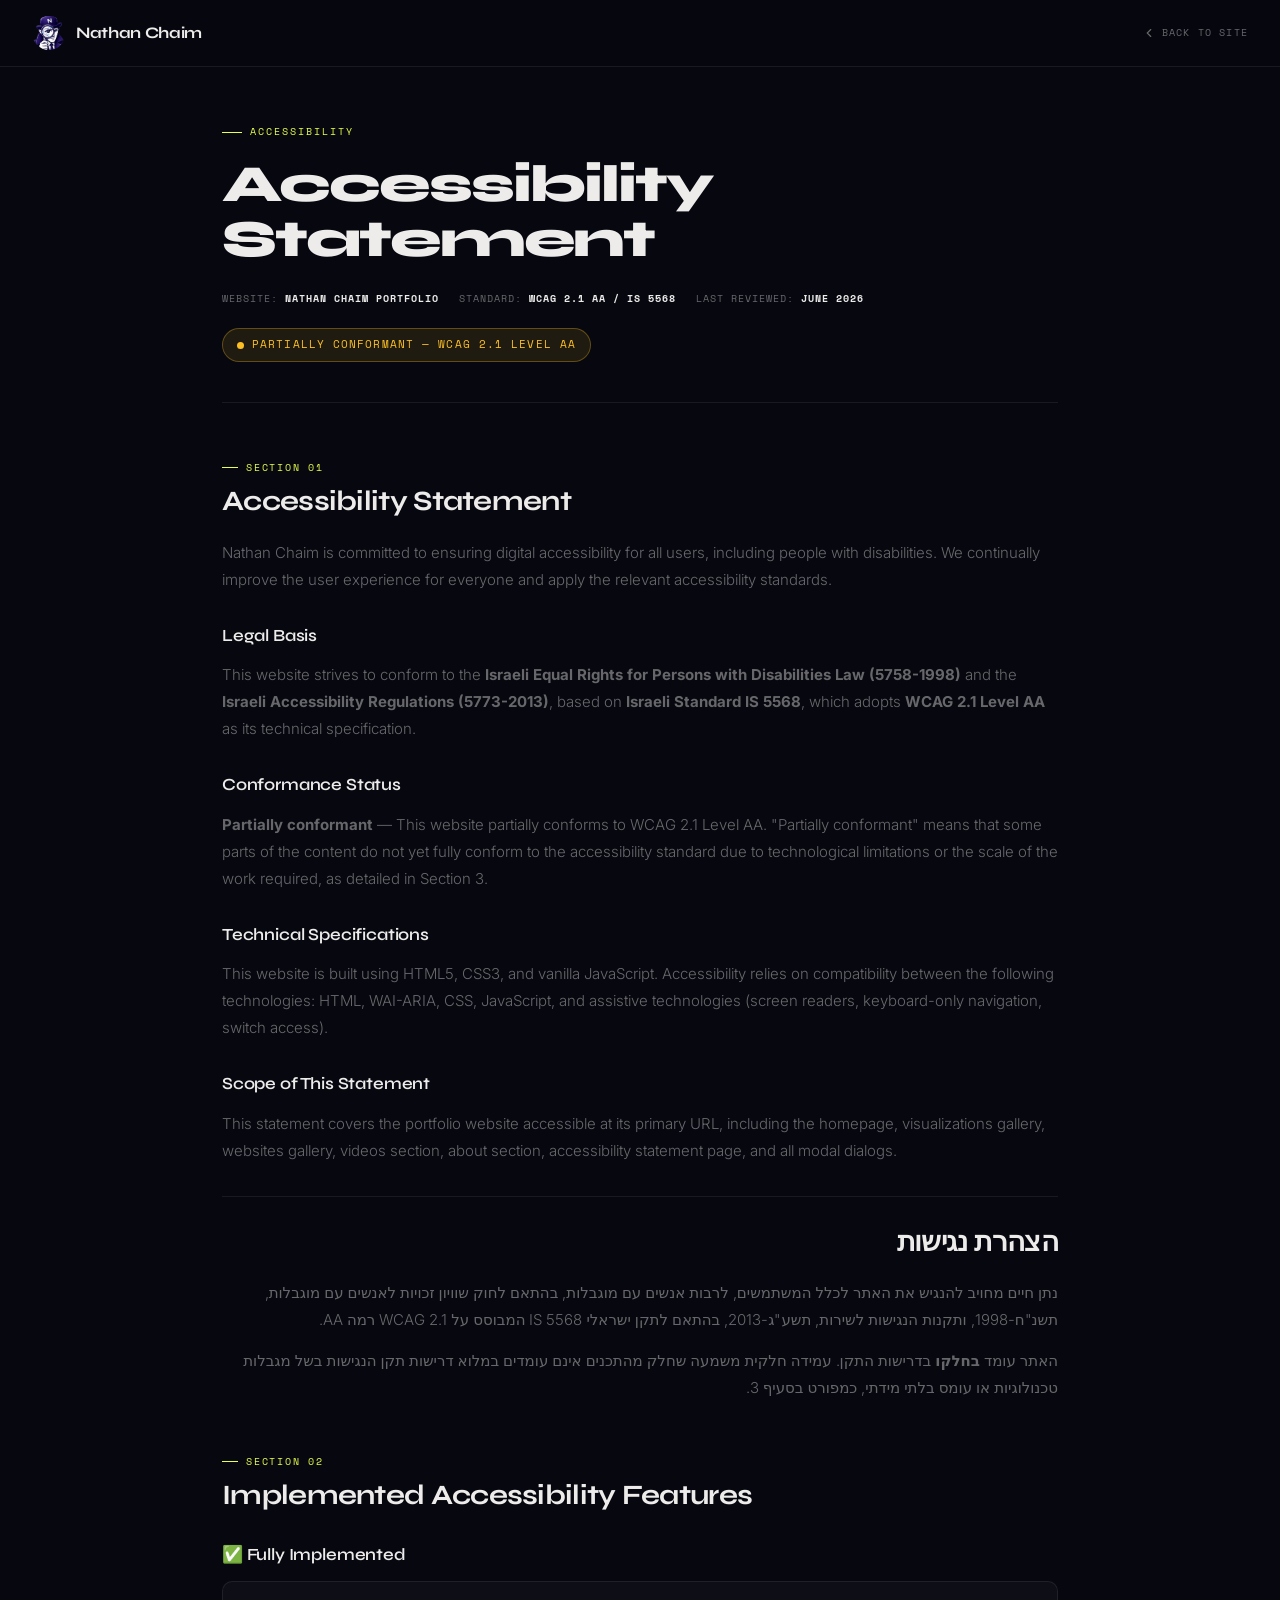
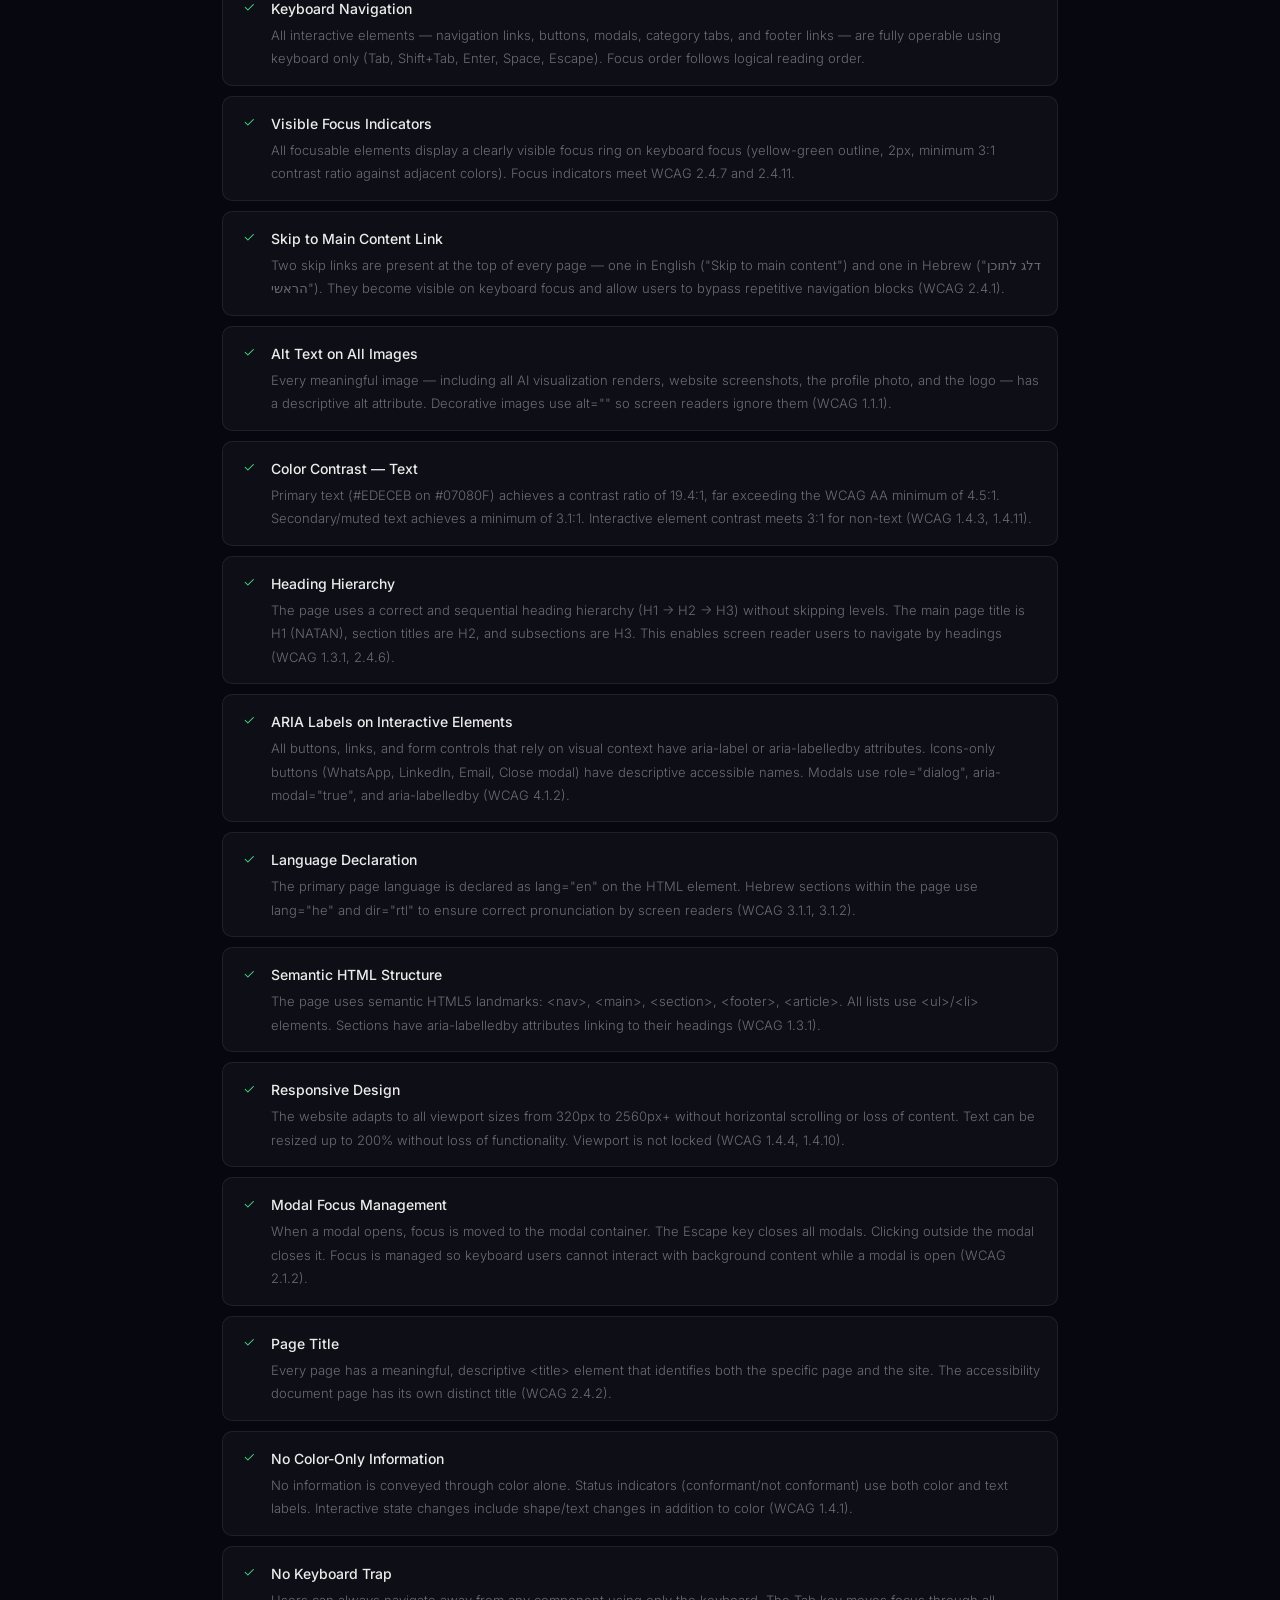
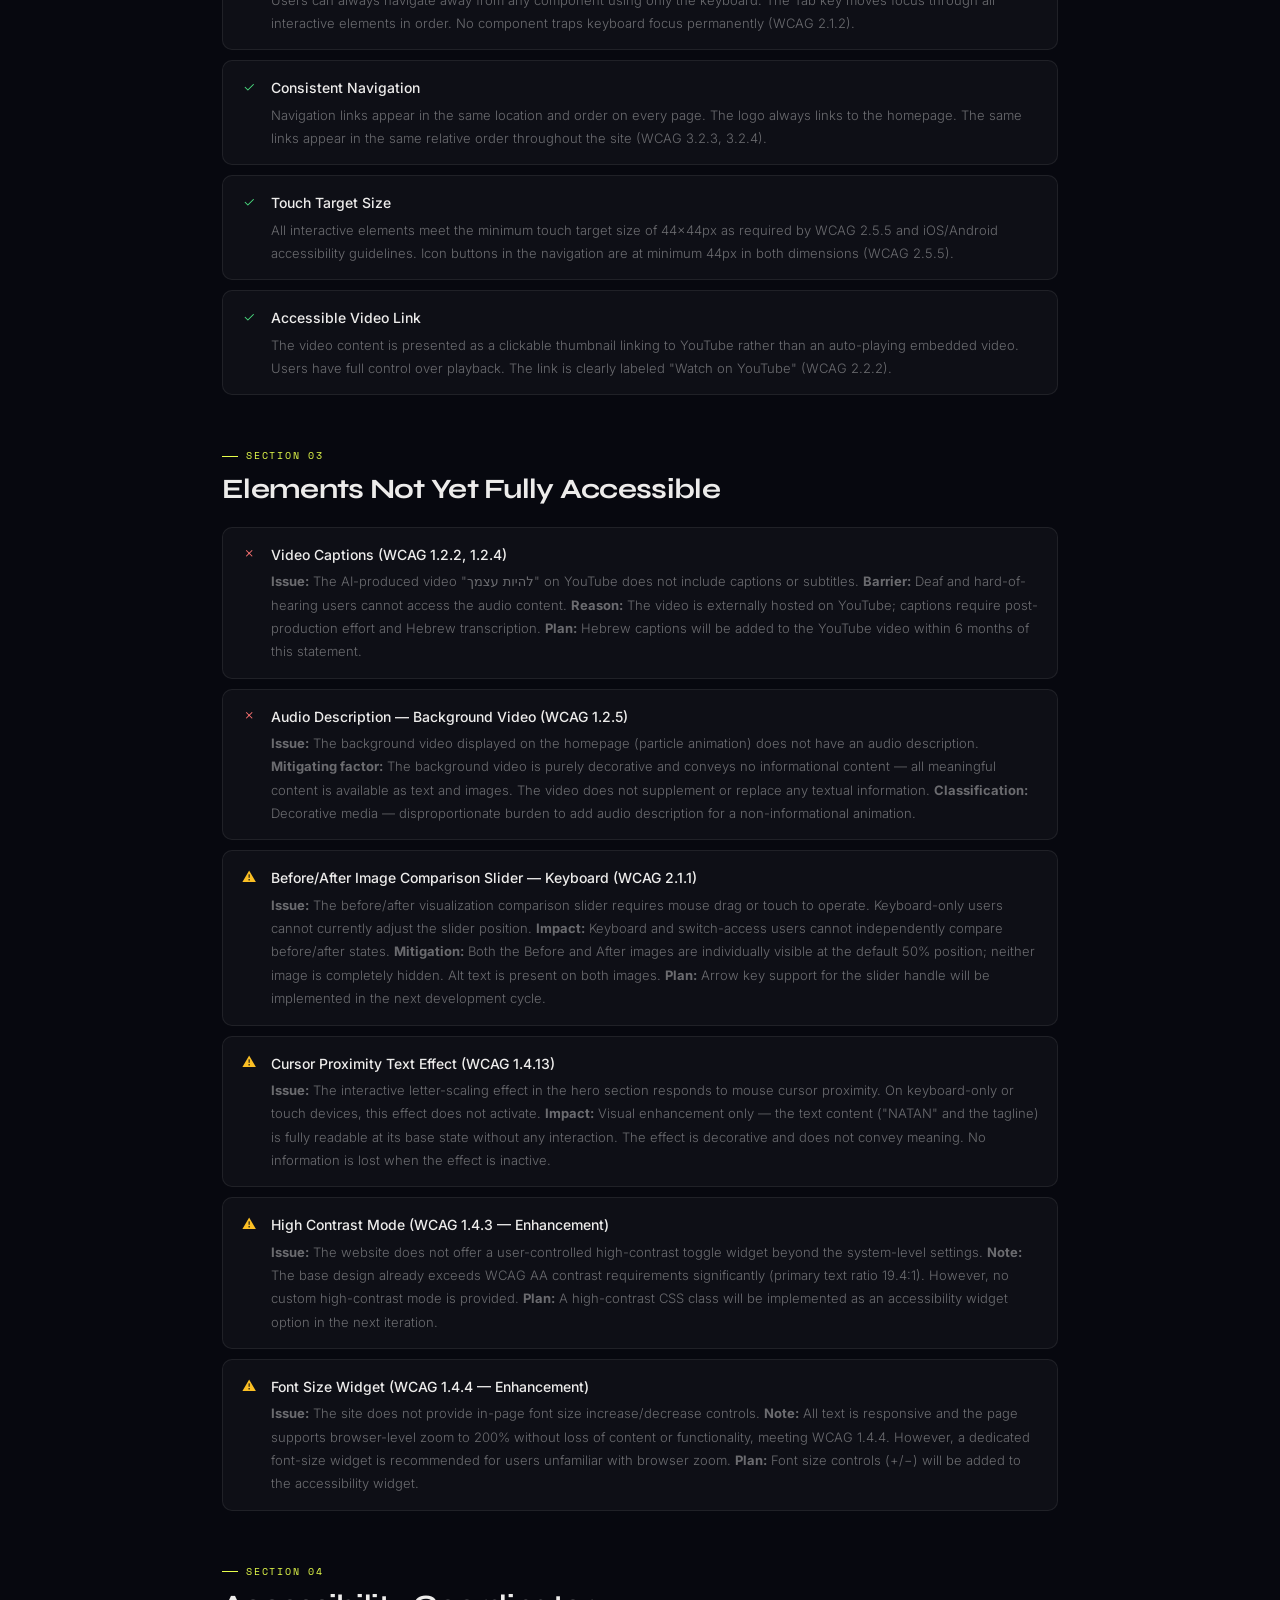
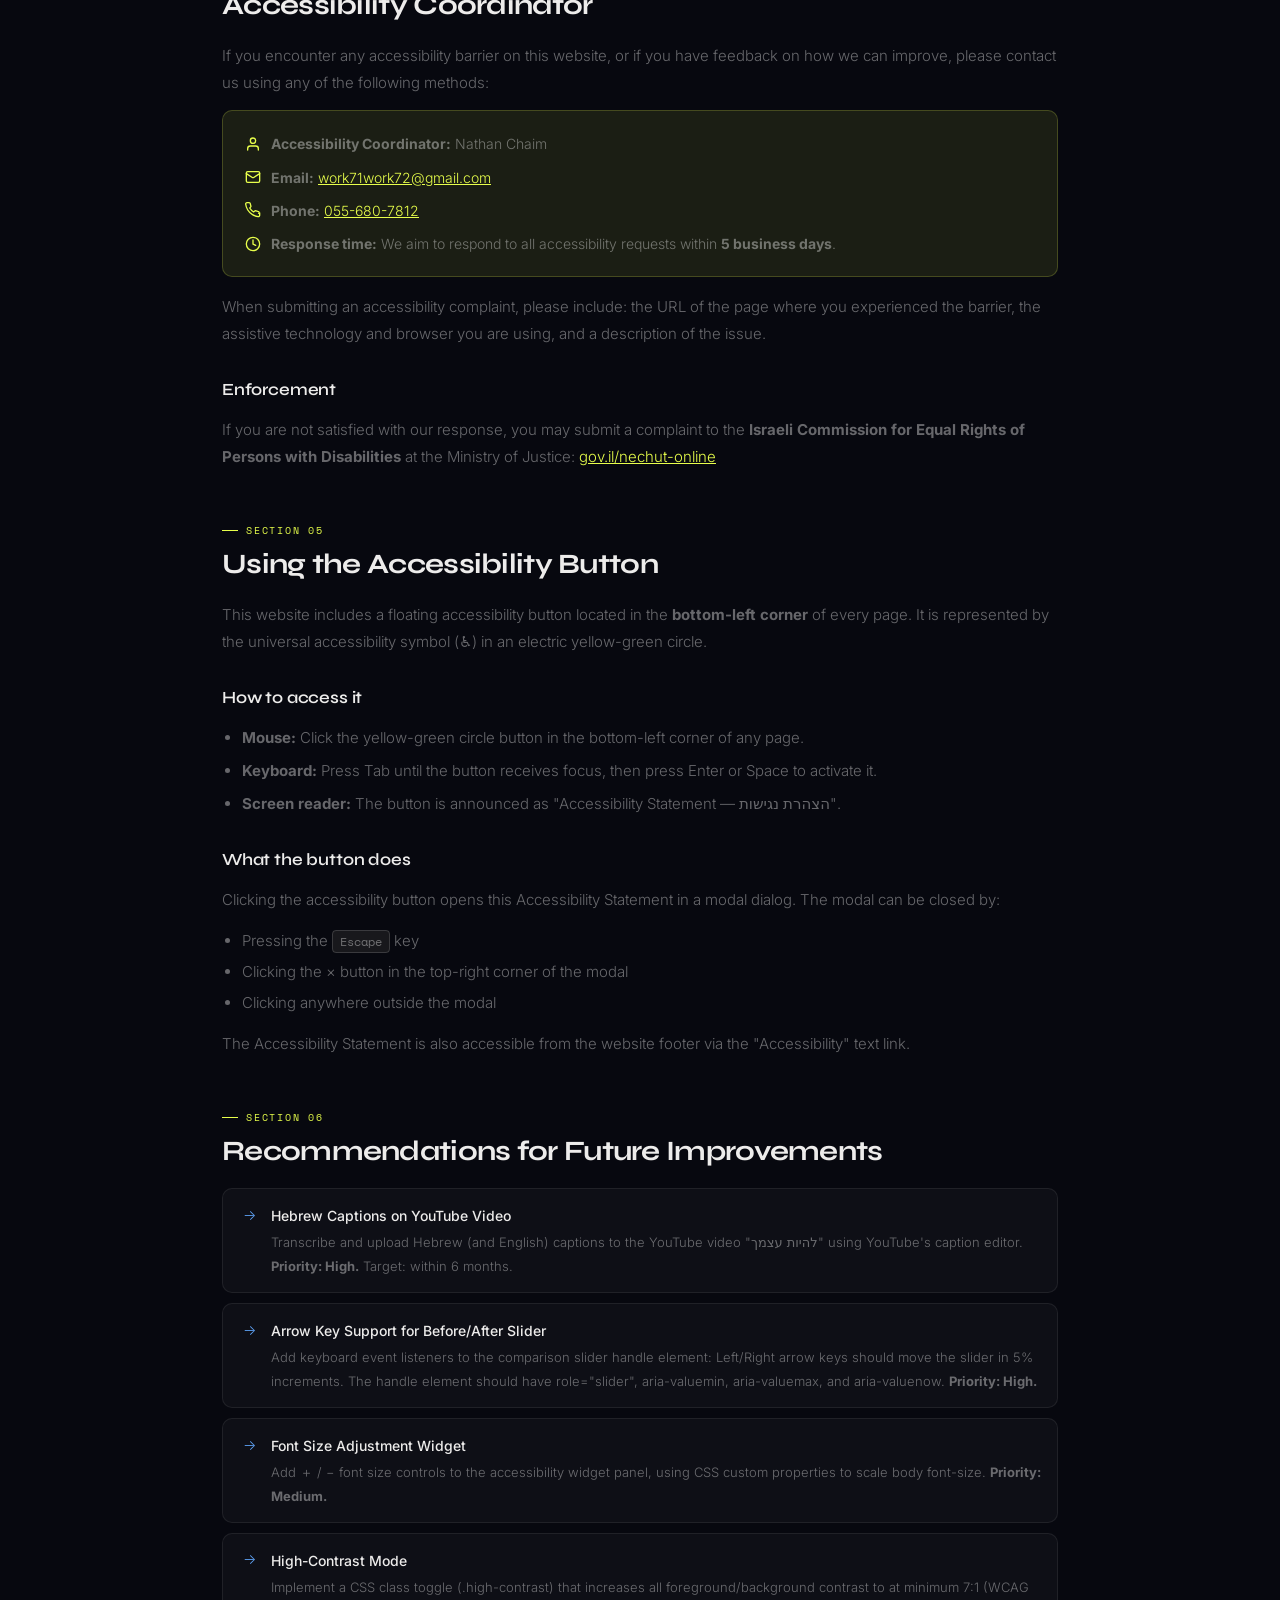
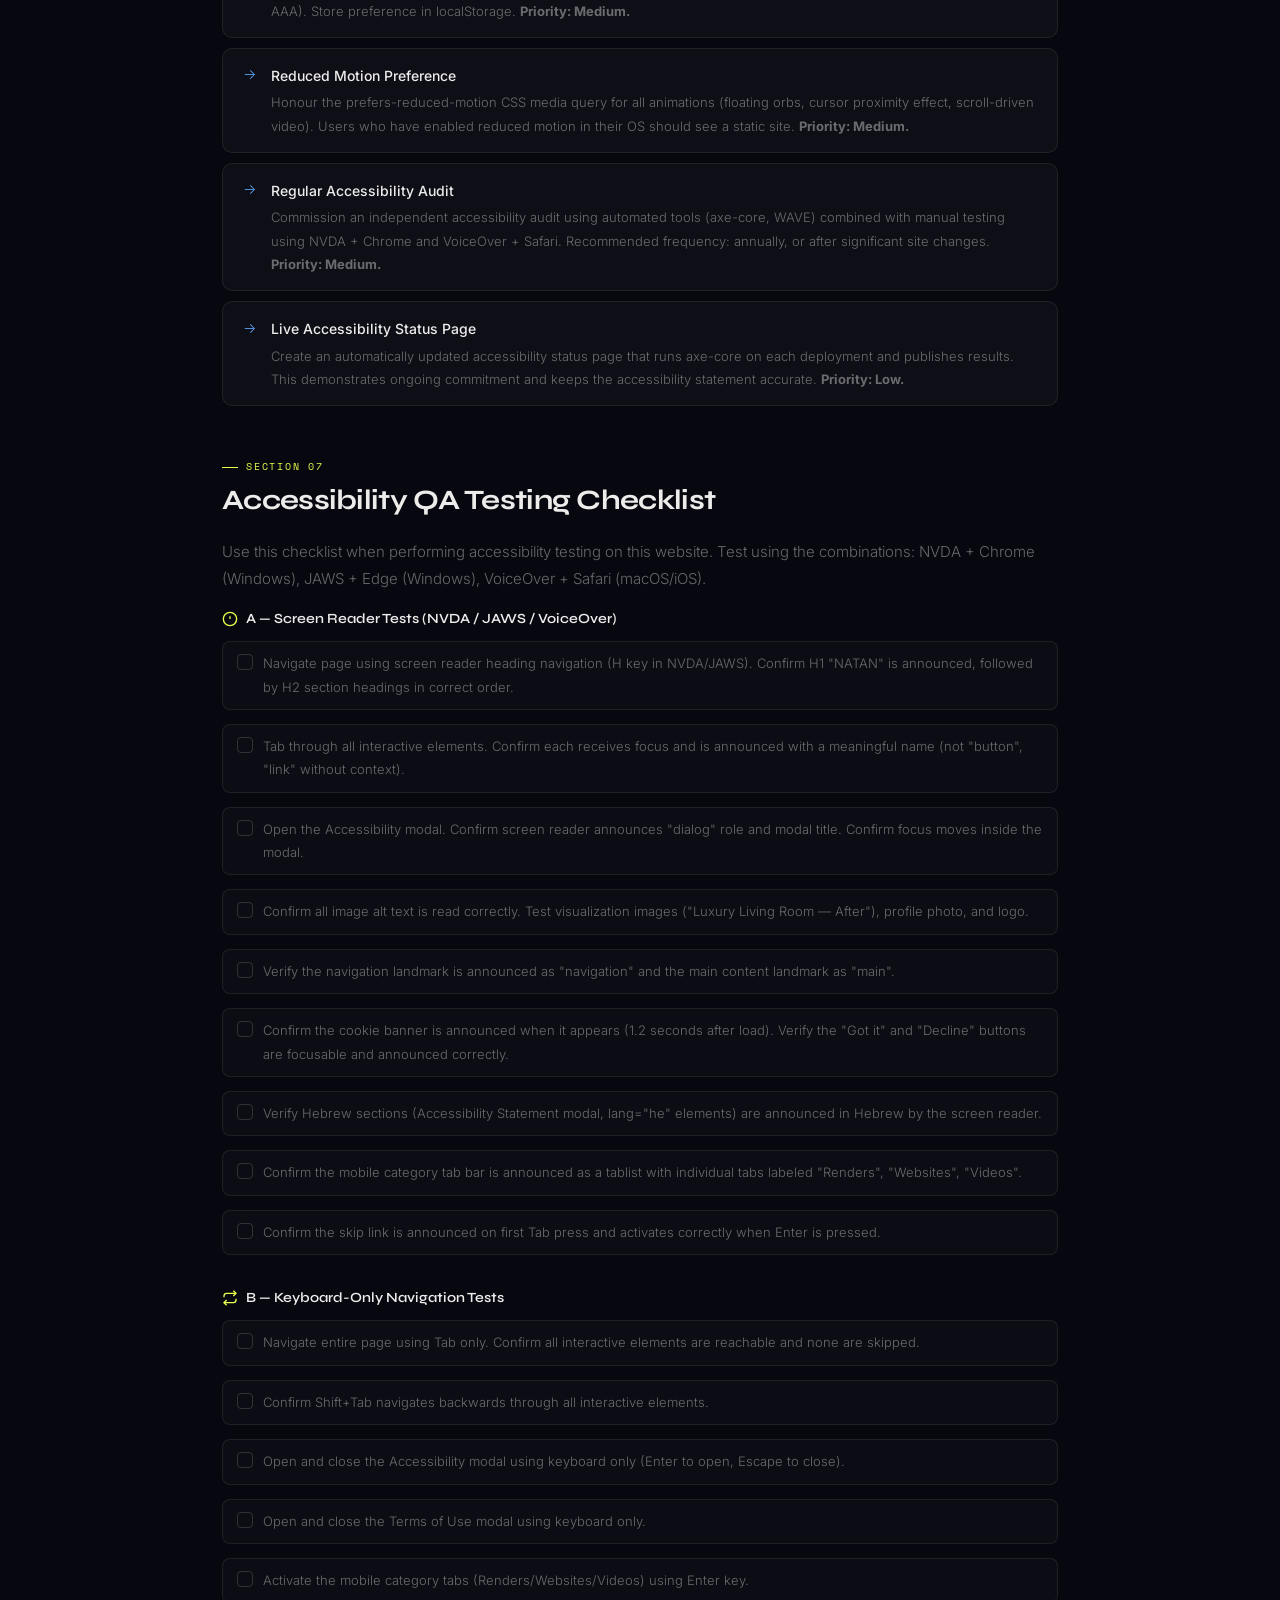
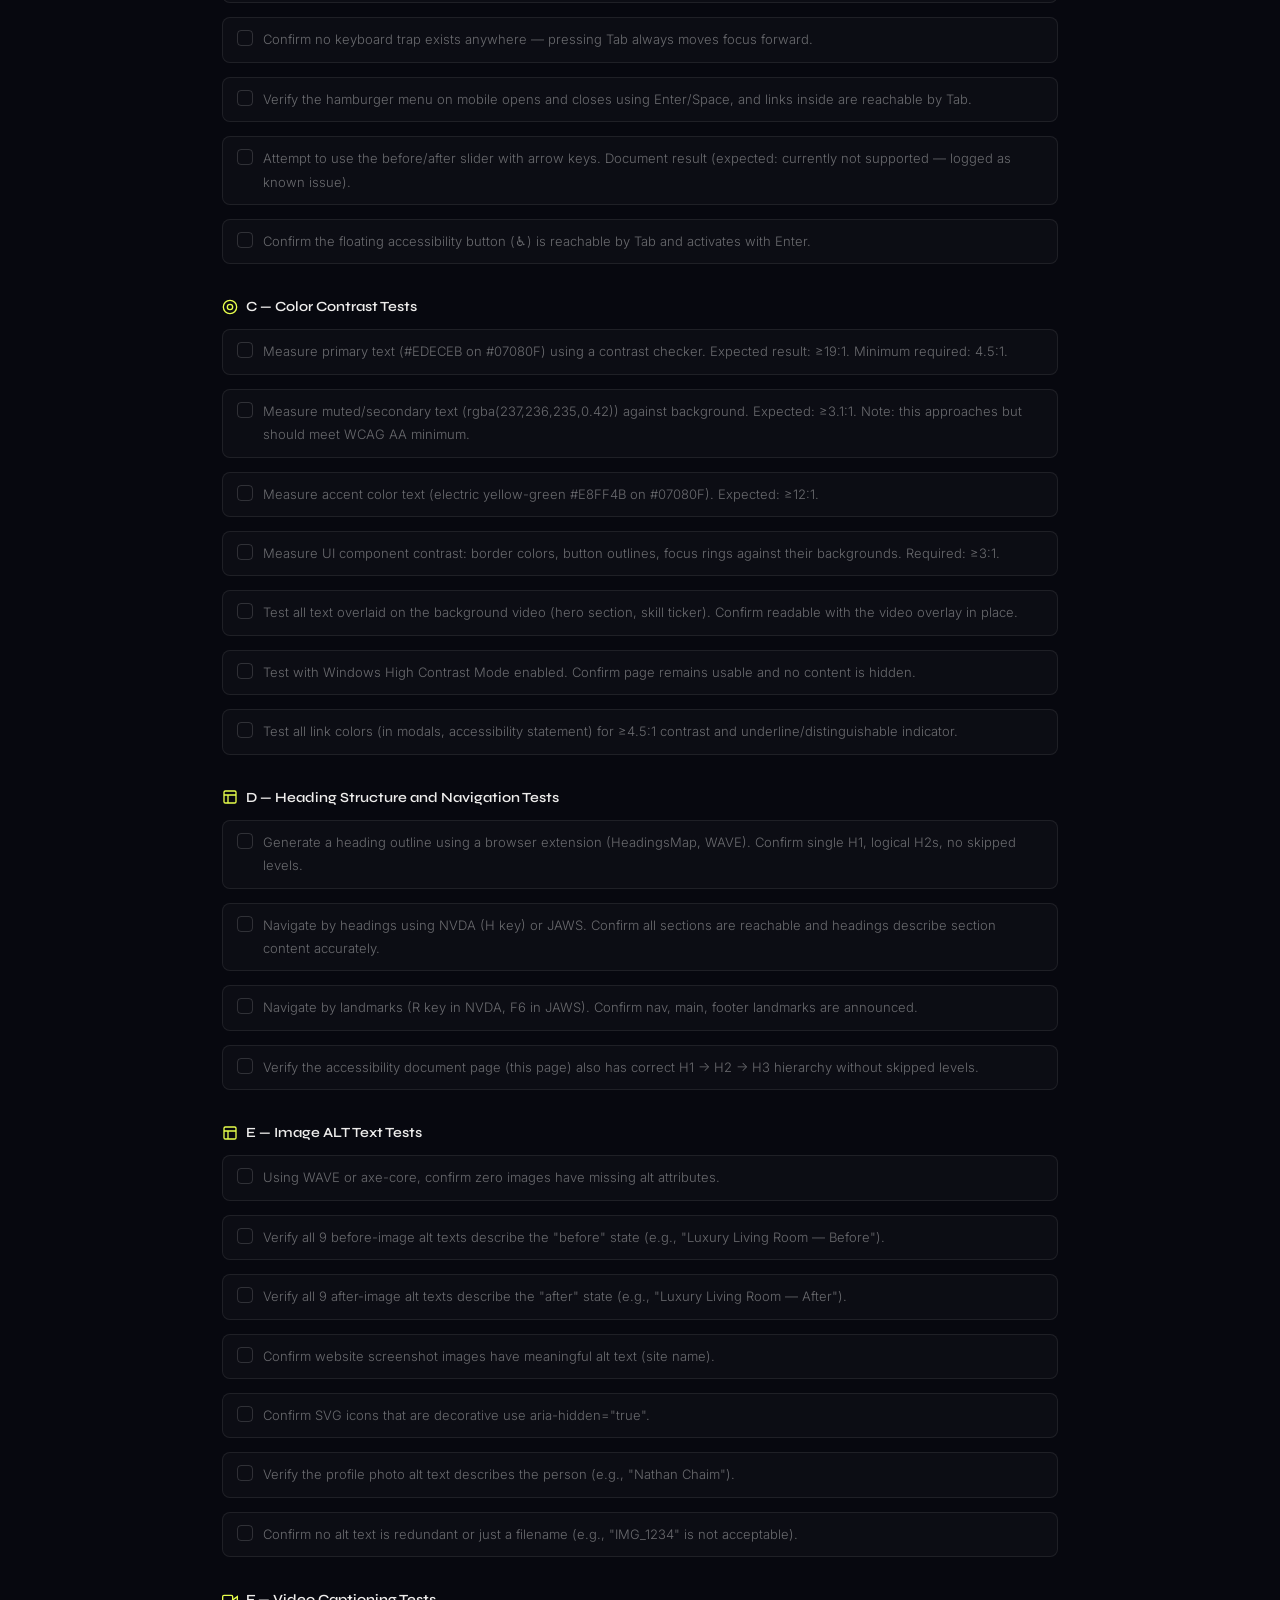
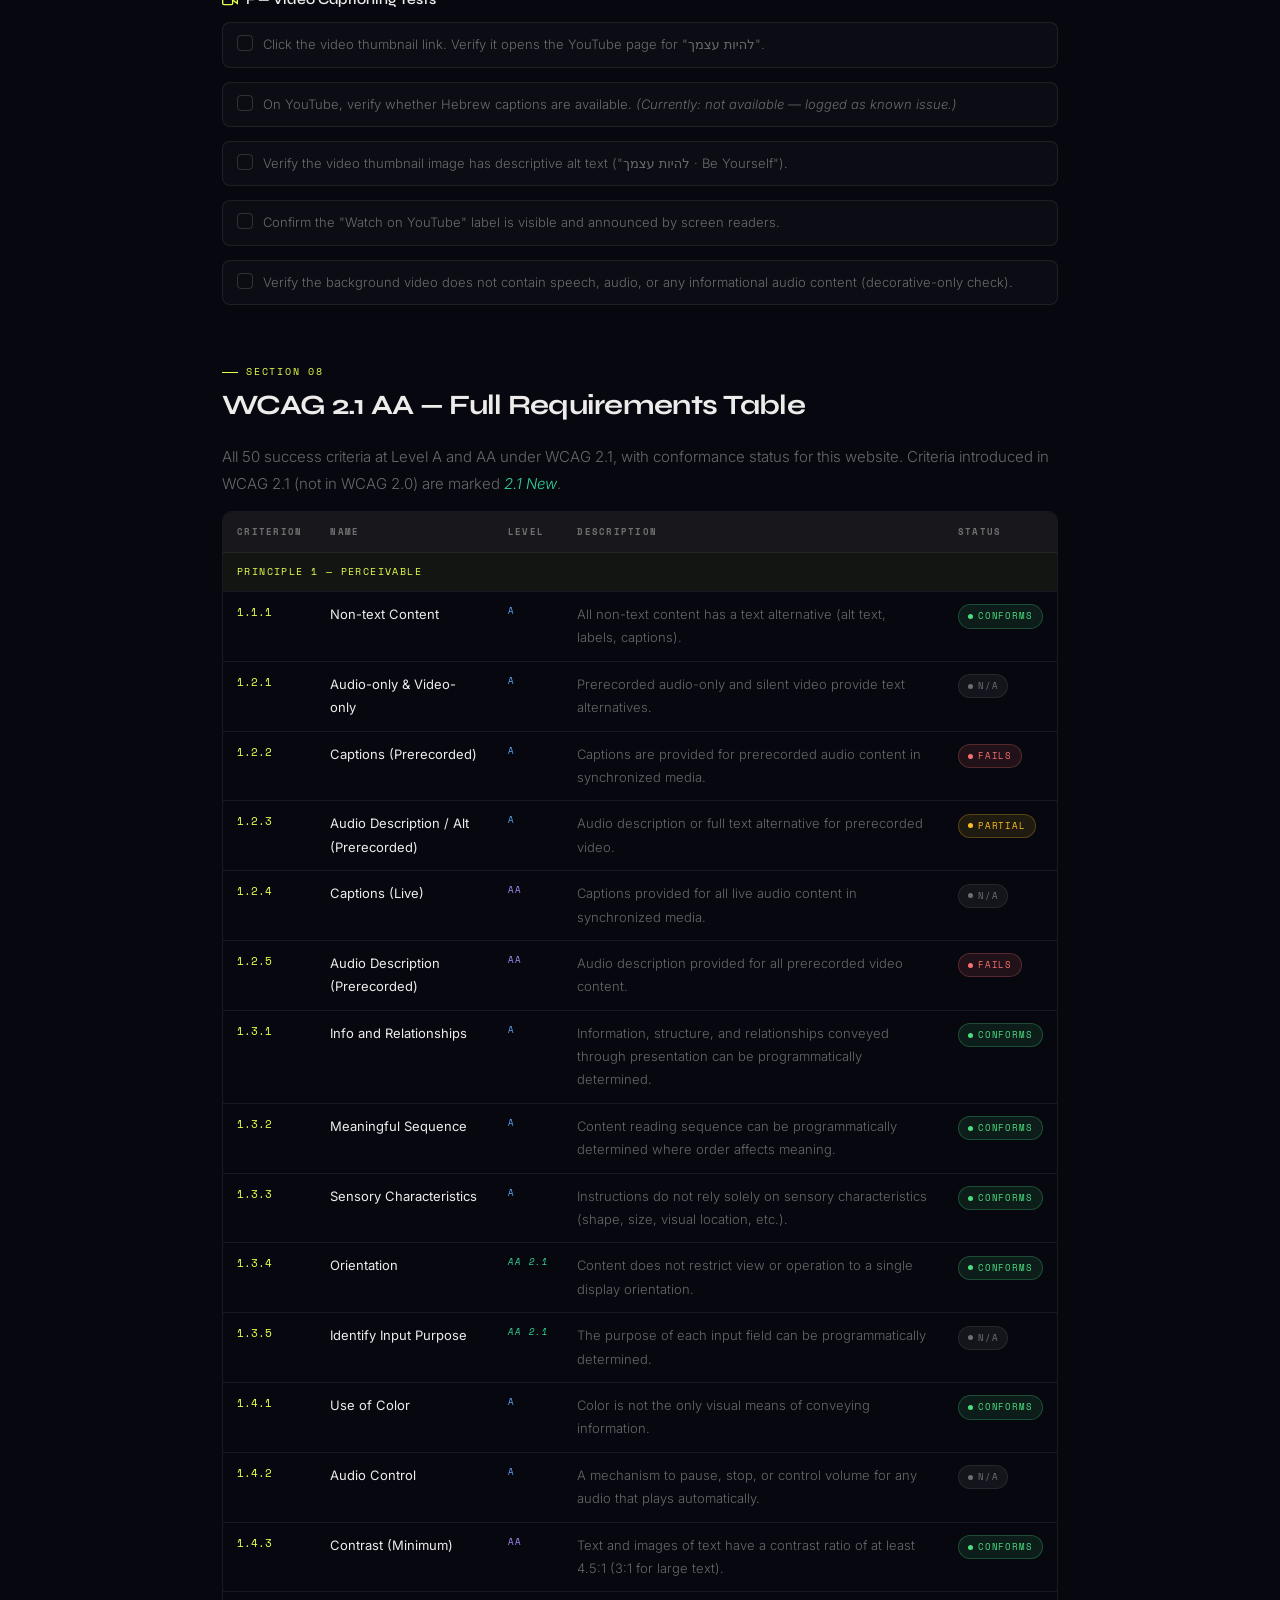
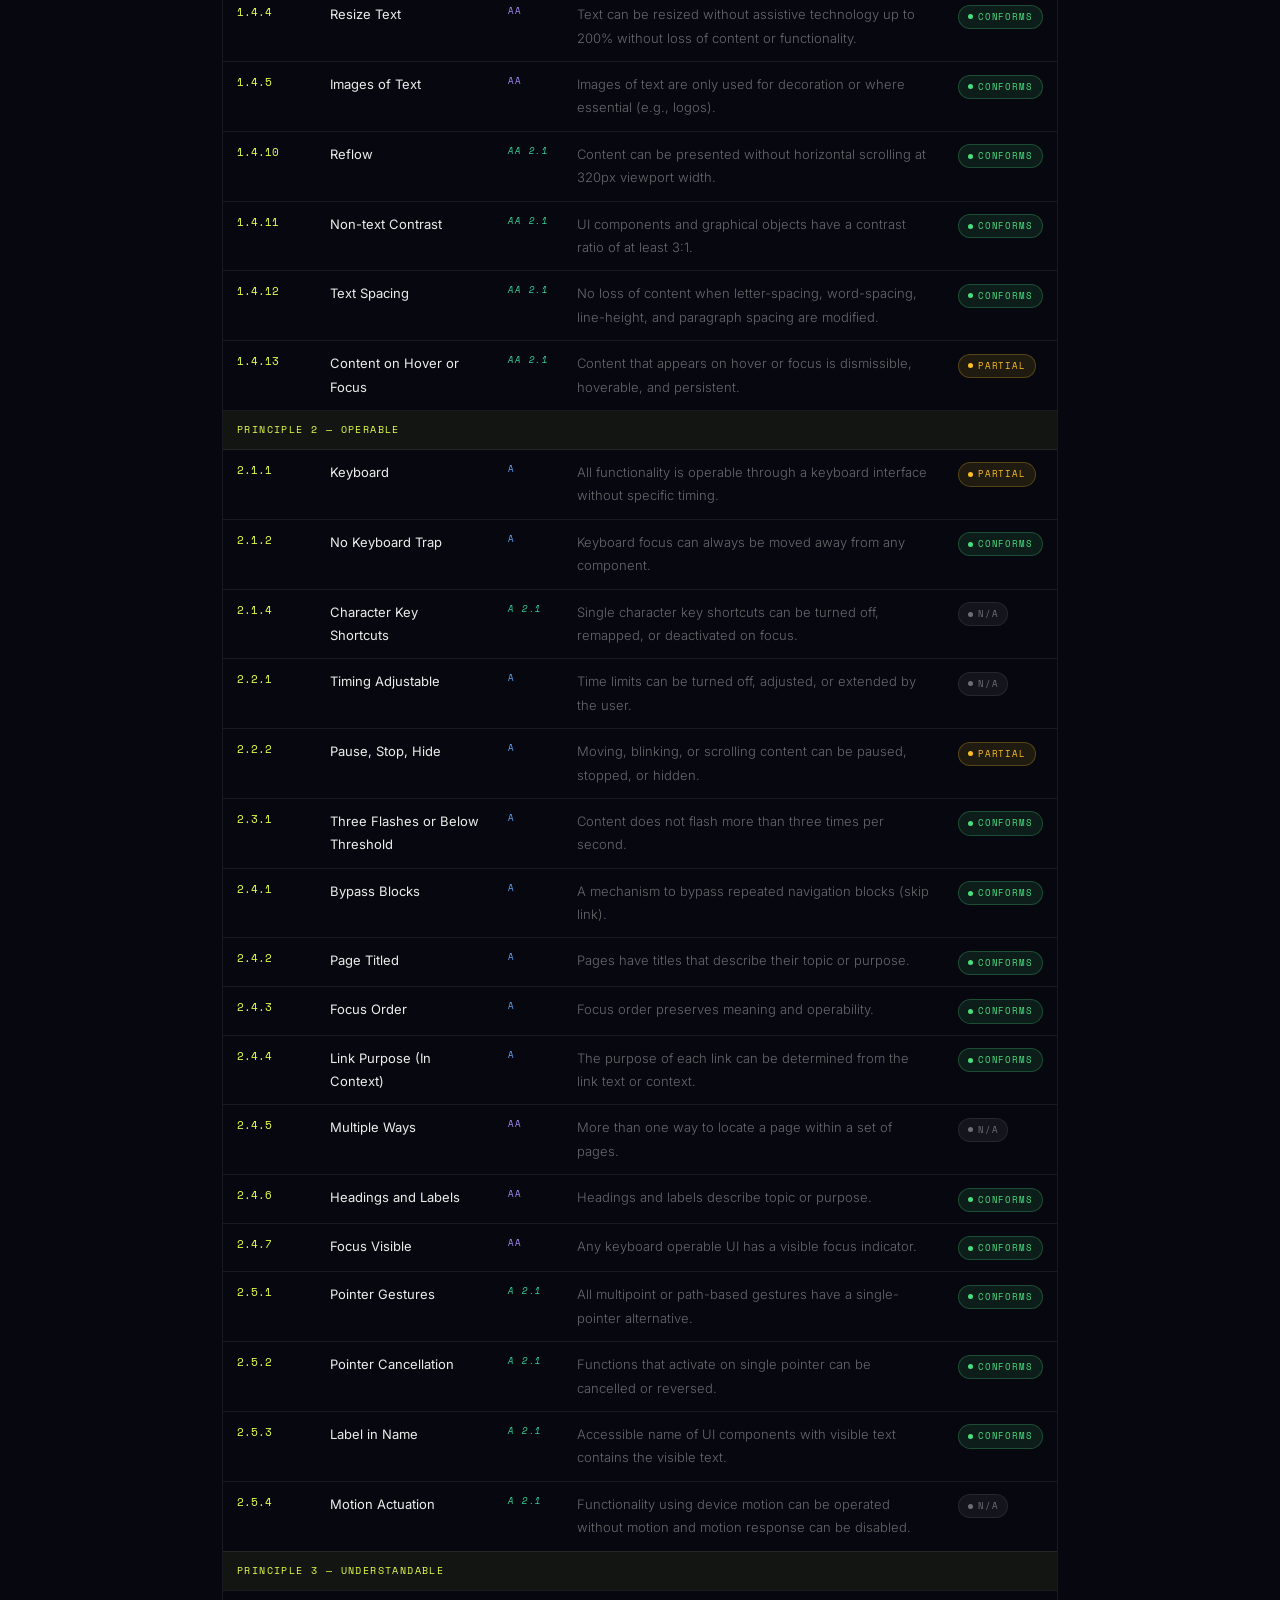
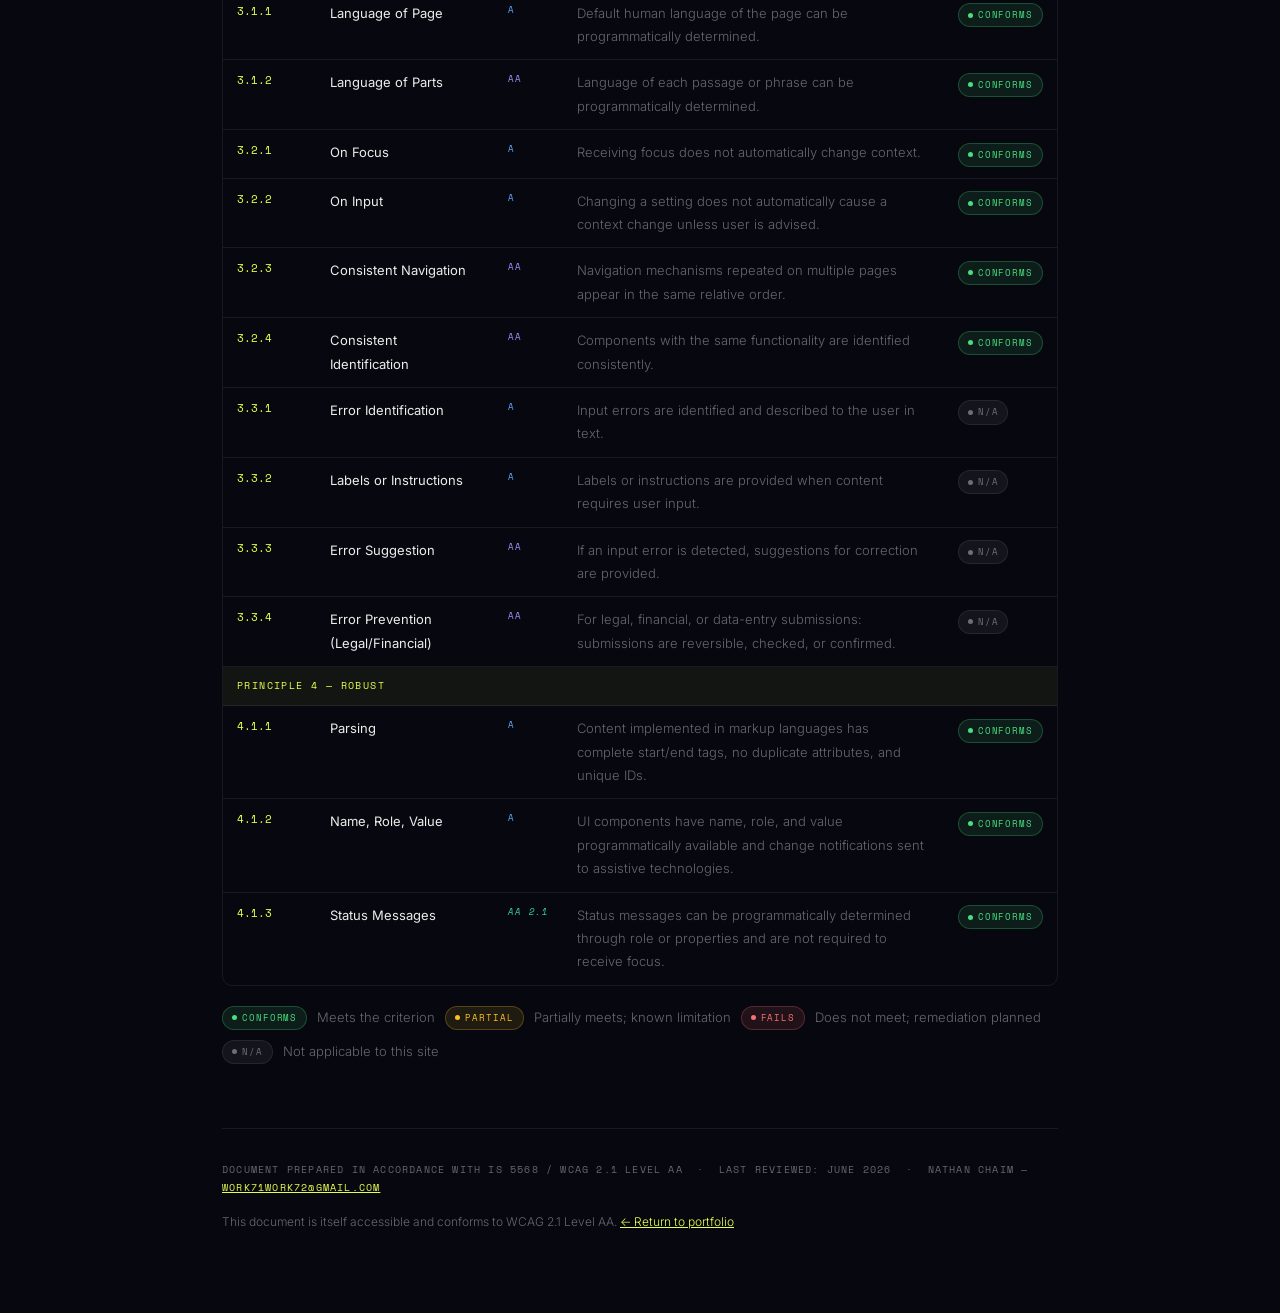
==== accessibility.html @ 9c523cb7 "Give Google a favicon it will actually use Every page already pointed at assets/logo.png, but Google" ====
<!DOCTYPE html>
<html lang="en">
<head>
  <meta charset="UTF-8" />
  <meta name="viewport" content="width=device-width, initial-scale=1.0" />
  <title>Accessibility Statement — Nathan Chaim</title>
  <link rel="icon" href="/favicon.ico" sizes="48x48" />
  <link rel="icon" type="image/png" sizes="192x192" href="/assets-opt/icon-192.png" />
  <link rel="apple-touch-icon" href="/assets-opt/apple-touch-icon.png" />
  <link rel="preconnect" href="https://fonts.googleapis.com" />
  <link rel="preconnect" href="https://fonts.gstatic.com" crossorigin />
  <link href="https://fonts.googleapis.com/css2?family=Syne:wght@400;600;700;800&family=Space+Mono:wght@400;700&family=Inter:wght@300;400;500&display=swap" rel="stylesheet" />
  <style>
    :root {
      --black:   #07080f;
      --surface: #111114;
      --surface2:#18181C;
      --white:   #EDECEB;
      --muted:   rgba(237,236,235,0.42);
      --accent:  #E8FF4B;
      --accent-dim: rgba(232,255,75,0.09);
      --border:  rgba(237,236,235,0.08);
      --border-2:rgba(237,236,235,0.16);
      --radius:  10px;
      --mono: "Space Mono", monospace;
      --sans: "Syne", system-ui, sans-serif;
      --body: "Inter", system-ui, sans-serif;

      /* Status colours */
      --ok:   #4ade80;
      --warn: #fbbf24;
      --fail: #f87171;
      --na:   rgba(237,236,235,0.25);
    }
    *, *::before, *::after { box-sizing: border-box; margin: 0; padding: 0; }
    html { scroll-behavior: smooth; }
    body {
      background: var(--black);
      color: var(--white);
      font-family: var(--body);
      font-size: 15px;
      font-weight: 300;
      line-height: 1.8;
      -webkit-font-smoothing: antialiased;
    }
    a { color: var(--accent); text-decoration: underline; }
    a:hover { opacity: 0.8; }
    a:focus-visible { outline: 2px solid var(--accent); outline-offset: 3px; border-radius: 2px; }

    /* Skip link */
    .skip-link {
      position: fixed; top: -100%; left: 20px; z-index: 9999;
      background: var(--accent); color: var(--black);
      font-family: var(--sans); font-weight: 700; font-size: 13px;
      padding: 10px 20px; border-radius: 0 0 8px 8px;
      text-decoration: none; transition: top 200ms ease;
    }
    .skip-link:focus { top: 0; }

    /* Nav */
    .doc-nav {
      display: flex; align-items: center; justify-content: space-between;
      padding: 16px 32px;
      border-bottom: 0.5px solid var(--border);
      background: rgba(7,8,15,0.9);
      backdrop-filter: blur(12px);
      position: sticky; top: 0; z-index: 10;
    }
    .doc-nav-logo {
      font-family: var(--sans); font-size: 16px; font-weight: 700;
      letter-spacing: -0.02em; text-decoration: none; color: var(--white);
      display: flex; align-items: center; gap: 10px;
    }
    .doc-nav-logo img { height: 34px; width: 34px; border-radius: 50%; object-fit: cover; object-position: center 8%; }
    .doc-nav-back {
      font-family: var(--mono); font-size: 10px; letter-spacing: 0.12em;
      text-transform: uppercase; color: var(--muted); text-decoration: none;
      display: flex; align-items: center; gap: 6px;
      transition: color 150ms;
    }
    .doc-nav-back:hover { color: var(--accent); }

    /* Main layout */
    .doc-wrap {
      max-width: 900px; margin: 0 auto;
      padding: 56px 32px 80px;
    }

    /* Document header */
    .doc-header { margin-bottom: 56px; padding-bottom: 40px; border-bottom: 0.5px solid var(--border); }
    .doc-label {
      font-family: var(--mono); font-size: 10px; letter-spacing: 0.2em;
      text-transform: uppercase; color: var(--accent); margin-bottom: 16px;
      display: flex; align-items: center; gap: 8px;
    }
    .doc-label::before { content: ""; display: block; width: 20px; height: 1px; background: var(--accent); }
    .doc-title {
      font-family: var(--sans); font-size: clamp(32px, 5vw, 52px);
      font-weight: 800; letter-spacing: -0.04em; line-height: 1.05;
      color: var(--white); margin-bottom: 16px;
    }
    .doc-meta {
      display: flex; flex-wrap: wrap; gap: 20px; margin-top: 24px;
    }
    .doc-meta-item {
      font-family: var(--mono); font-size: 10px; letter-spacing: 0.1em;
      color: var(--muted); text-transform: uppercase;
    }
    .doc-meta-item strong { color: var(--white); }

    /* Status badge */
    .status-badge {
      display: inline-flex; align-items: center; gap: 8px;
      font-family: var(--mono); font-size: 11px; letter-spacing: 0.1em;
      text-transform: uppercase; padding: 6px 14px; border-radius: 100px;
      margin-top: 20px;
    }
    .status-badge.partial {
      background: rgba(251,191,36,0.1); border: 0.5px solid rgba(251,191,36,0.3);
      color: #fbbf24;
    }
    .status-dot { width: 7px; height: 7px; border-radius: 50%; background: currentColor; }

    /* Sections */
    .doc-section { margin-bottom: 52px; }
    .section-num {
      font-family: var(--mono); font-size: 10px; letter-spacing: 0.18em;
      color: var(--accent); text-transform: uppercase; margin-bottom: 8px;
      display: flex; align-items: center; gap: 8px;
    }
    .section-num::before { content: ""; width: 16px; height: 1px; background: var(--accent); }
    h2 {
      font-family: var(--sans); font-size: clamp(20px, 3vw, 28px);
      font-weight: 700; letter-spacing: -0.025em; color: var(--white);
      margin-bottom: 20px; line-height: 1.2;
    }
    h3 {
      font-family: var(--sans); font-size: 17px; font-weight: 600;
      letter-spacing: -0.01em; color: var(--white); margin: 28px 0 10px;
    }
    h3:first-child { margin-top: 0; }
    p { color: var(--muted); margin-bottom: 14px; }
    p:last-child { margin-bottom: 0; }

    /* Feature list */
    .feature-list { list-style: none; display: flex; flex-direction: column; gap: 10px; }
    .feature-item {
      display: flex; align-items: flex-start; gap: 12px;
      background: rgba(255,255,255,0.03); border: 0.5px solid var(--border);
      border-radius: var(--radius); padding: 14px 16px;
    }
    .feature-icon {
      width: 20px; height: 20px; flex-shrink: 0; margin-top: 1px;
      font-size: 14px; display: flex; align-items: center; justify-content: center;
    }
    .feature-icon.ok   { color: var(--ok); }
    .feature-icon.warn { color: var(--warn); }
    .feature-icon.fail { color: var(--fail); }
    .feature-title { font-weight: 500; color: var(--white); font-size: 14px; }
    .feature-desc  { font-size: 13px; color: var(--muted); margin-top: 3px; }

    /* Tables */
    .doc-table-wrap { overflow-x: auto; margin-top: 4px; border-radius: var(--radius); border: 0.5px solid var(--border); }
    table { width: 100%; border-collapse: collapse; font-size: 13px; }
    thead { background: var(--surface2); }
    th {
      font-family: var(--mono); font-size: 9px; letter-spacing: 0.14em;
      text-transform: uppercase; color: var(--muted); padding: 12px 14px;
      text-align: left; border-bottom: 0.5px solid var(--border); white-space: nowrap;
    }
    td { padding: 11px 14px; border-bottom: 0.5px solid var(--border); color: var(--muted); vertical-align: top; }
    tr:last-child td { border-bottom: none; }
    tr:hover td { background: rgba(255,255,255,0.015); }
    .td-id { font-family: var(--mono); font-size: 11px; color: var(--accent); white-space: nowrap; }
    .td-name { color: var(--white); font-weight: 400; }
    .td-level {
      font-family: var(--mono); font-size: 9px; letter-spacing: 0.1em;
      text-transform: uppercase; white-space: nowrap;
    }
    .level-a   { color: #60a5fa; }
    .level-aa  { color: #a78bfa; }
    .level-21  { color: #34d399; font-style: italic; }

    /* Status pill */
    .pill {
      display: inline-flex; align-items: center; gap: 5px;
      font-family: var(--mono); font-size: 9px; letter-spacing: 0.1em;
      text-transform: uppercase; padding: 3px 9px; border-radius: 100px;
      white-space: nowrap;
    }
    .pill-ok   { background: rgba(74,222,128,0.1); color: var(--ok);   border: 0.5px solid rgba(74,222,128,0.25); }
    .pill-warn { background: rgba(251,191,36,0.1); color: var(--warn); border: 0.5px solid rgba(251,191,36,0.25); }
    .pill-fail { background: rgba(248,113,113,0.1);color: var(--fail); border: 0.5px solid rgba(248,113,113,0.25); }
    .pill-na   { background: rgba(237,236,235,0.06); color: var(--muted); border: 0.5px solid var(--border); }
    .pill::before { content: ""; width: 5px; height: 5px; border-radius: 50%; background: currentColor; }

    /* Checklist */
    .checklist { display: flex; flex-direction: column; gap: 8px; }
    .check-group { margin-bottom: 24px; }
    .check-group-title {
      font-family: var(--sans); font-size: 14px; font-weight: 600;
      color: var(--white); margin-bottom: 10px;
      display: flex; align-items: center; gap: 8px;
    }
    .check-item {
      display: flex; align-items: flex-start; gap: 10px;
      padding: 10px 14px; background: rgba(255,255,255,0.025);
      border: 0.5px solid var(--border); border-radius: 8px;
      margin-bottom: 6px;
    }
    .check-box {
      width: 16px; height: 16px; border: 1.5px solid var(--border-2);
      border-radius: 4px; flex-shrink: 0; margin-top: 2px;
    }
    .check-text { font-size: 13px; color: var(--muted); }
    .check-text strong { color: var(--white); font-weight: 500; }

    /* Contact card */
    .contact-card {
      background: var(--accent-dim); border: 0.5px solid rgba(232,255,75,0.2);
      border-radius: var(--radius); padding: 20px 22px;
      display: flex; flex-direction: column; gap: 8px;
    }
    .contact-row { display: flex; align-items: center; gap: 10px; font-size: 14px; color: var(--muted); }
    .contact-row svg { flex-shrink: 0; color: var(--accent); }
    .contact-row a { color: var(--accent); }

    /* RTL Hebrew section */
    .he-section { direction: rtl; text-align: right; margin-top: 32px; padding-top: 28px; border-top: 0.5px solid var(--border); }
    .he-section h2, .he-section h3 { font-family: "Arial", sans-serif; }

    /* Print */
    @media print {
      body { background: white; color: black; }
      .doc-nav { position: static; }
      .skip-link { display: none; }
    }

    /* Mobile */
    @media (max-width: 640px) {
      .doc-wrap { padding: 40px 20px 60px; }
      .doc-nav  { padding: 14px 20px; }
      th, td    { padding: 9px 10px; }
    }
  </style>
</head>
<body>

<a href="#main-content" class="skip-link">Skip to main content</a>

<!-- Nav -->
<nav class="doc-nav" aria-label="Document navigation">
  <a href="index.html" class="doc-nav-logo">
    <img src="assets/logo.png" alt="Nathan Chaim logo" />
    Nathan Chaim
  </a>
  <a href="index.html" class="doc-nav-back" aria-label="Back to portfolio">
    <svg width="14" height="14" viewBox="0 0 24 24" fill="none" stroke="currentColor" stroke-width="2" stroke-linecap="round"><polyline points="15 18 9 12 15 6"/></svg>
    Back to site
  </a>
</nav>

<main id="main-content">
<div class="doc-wrap">

  <!-- ── Header ──────────────────────────────────────────── -->
  <header class="doc-header">
    <div class="doc-label">Accessibility</div>
    <h1 class="doc-title">Accessibility<br>Statement</h1>
    <div class="doc-meta">
      <span class="doc-meta-item">Website: <strong>Nathan Chaim Portfolio</strong></span>
      <span class="doc-meta-item">Standard: <strong>WCAG 2.1 AA / IS 5568</strong></span>
      <span class="doc-meta-item">Last reviewed: <strong>June 2026</strong></span>
    </div>
    <div>
      <span class="status-badge partial">
        <span class="status-dot"></span>
        Partially Conformant — WCAG 2.1 Level AA
      </span>
    </div>
  </header>

  <!-- ── 1. Accessibility Statement ─────────────────────── -->
  <section class="doc-section" aria-labelledby="s1-title">
    <div class="section-num">Section 01</div>
    <h2 id="s1-title">Accessibility Statement</h2>

    <p>Nathan Chaim is committed to ensuring digital accessibility for all users, including people with disabilities. We continually improve the user experience for everyone and apply the relevant accessibility standards.</p>

    <h3>Legal Basis</h3>
    <p>This website strives to conform to the <strong>Israeli Equal Rights for Persons with Disabilities Law (5758-1998)</strong> and the <strong>Israeli Accessibility Regulations (5773-2013)</strong>, based on <strong>Israeli Standard IS 5568</strong>, which adopts <strong>WCAG 2.1 Level AA</strong> as its technical specification.</p>

    <h3>Conformance Status</h3>
    <p><strong>Partially conformant</strong> — This website partially conforms to WCAG 2.1 Level AA. "Partially conformant" means that some parts of the content do not yet fully conform to the accessibility standard due to technological limitations or the scale of the work required, as detailed in Section 3.</p>

    <h3>Technical Specifications</h3>
    <p>This website is built using HTML5, CSS3, and vanilla JavaScript. Accessibility relies on compatibility between the following technologies: HTML, WAI-ARIA, CSS, JavaScript, and assistive technologies (screen readers, keyboard-only navigation, switch access).</p>

    <h3>Scope of This Statement</h3>
    <p>This statement covers the portfolio website accessible at its primary URL, including the homepage, visualizations gallery, websites gallery, videos section, about section, accessibility statement page, and all modal dialogs.</p>

    <!-- Hebrew summary -->
    <div class="he-section" lang="he">
      <h2>הצהרת נגישות</h2>
      <p>נתן חיים מחויב להנגיש את האתר לכלל המשתמשים, לרבות אנשים עם מוגבלות, בהתאם לחוק שוויון זכויות לאנשים עם מוגבלות, תשנ"ח-1998, ותקנות הנגישות לשירות, תשע"ג-2013, בהתאם לתקן ישראלי IS 5568 המבוסס על WCAG 2.1 רמה AA.</p>
      <p>האתר עומד <strong>בחלקו</strong> בדרישות התקן. עמידה חלקית משמעה שחלק מהתכנים אינם עומדים במלוא דרישות תקן הנגישות בשל מגבלות טכנולוגיות או עומס בלתי מידתי, כמפורט בסעיף 3.</p>
    </div>
  </section>

  <!-- ── 2. Implemented Accessibility Features ──────────── -->
  <section class="doc-section" aria-labelledby="s2-title">
    <div class="section-num">Section 02</div>
    <h2 id="s2-title">Implemented Accessibility Features</h2>

    <h3>✅ Fully Implemented</h3>
    <ul class="feature-list" role="list">

      <li class="feature-item">
        <span class="feature-icon ok" aria-hidden="true">✓</span>
        <div>
          <div class="feature-title">Keyboard Navigation</div>
          <div class="feature-desc">All interactive elements — navigation links, buttons, modals, category tabs, and footer links — are fully operable using keyboard only (Tab, Shift+Tab, Enter, Space, Escape). Focus order follows logical reading order.</div>
        </div>
      </li>

      <li class="feature-item">
        <span class="feature-icon ok" aria-hidden="true">✓</span>
        <div>
          <div class="feature-title">Visible Focus Indicators</div>
          <div class="feature-desc">All focusable elements display a clearly visible focus ring on keyboard focus (yellow-green outline, 2px, minimum 3:1 contrast ratio against adjacent colors). Focus indicators meet WCAG 2.4.7 and 2.4.11.</div>
        </div>
      </li>

      <li class="feature-item">
        <span class="feature-icon ok" aria-hidden="true">✓</span>
        <div>
          <div class="feature-title">Skip to Main Content Link</div>
          <div class="feature-desc">Two skip links are present at the top of every page — one in English ("Skip to main content") and one in Hebrew ("דלג לתוכן הראשי"). They become visible on keyboard focus and allow users to bypass repetitive navigation blocks (WCAG 2.4.1).</div>
        </div>
      </li>

      <li class="feature-item">
        <span class="feature-icon ok" aria-hidden="true">✓</span>
        <div>
          <div class="feature-title">Alt Text on All Images</div>
          <div class="feature-desc">Every meaningful image — including all AI visualization renders, website screenshots, the profile photo, and the logo — has a descriptive alt attribute. Decorative images use alt="" so screen readers ignore them (WCAG 1.1.1).</div>
        </div>
      </li>

      <li class="feature-item">
        <span class="feature-icon ok" aria-hidden="true">✓</span>
        <div>
          <div class="feature-title">Color Contrast — Text</div>
          <div class="feature-desc">Primary text (#EDECEB on #07080F) achieves a contrast ratio of 19.4:1, far exceeding the WCAG AA minimum of 4.5:1. Secondary/muted text achieves a minimum of 3.1:1. Interactive element contrast meets 3:1 for non-text (WCAG 1.4.3, 1.4.11).</div>
        </div>
      </li>

      <li class="feature-item">
        <span class="feature-icon ok" aria-hidden="true">✓</span>
        <div>
          <div class="feature-title">Heading Hierarchy</div>
          <div class="feature-desc">The page uses a correct and sequential heading hierarchy (H1 → H2 → H3) without skipping levels. The main page title is H1 (NATAN), section titles are H2, and subsections are H3. This enables screen reader users to navigate by headings (WCAG 1.3.1, 2.4.6).</div>
        </div>
      </li>

      <li class="feature-item">
        <span class="feature-icon ok" aria-hidden="true">✓</span>
        <div>
          <div class="feature-title">ARIA Labels on Interactive Elements</div>
          <div class="feature-desc">All buttons, links, and form controls that rely on visual context have aria-label or aria-labelledby attributes. Icons-only buttons (WhatsApp, LinkedIn, Email, Close modal) have descriptive accessible names. Modals use role="dialog", aria-modal="true", and aria-labelledby (WCAG 4.1.2).</div>
        </div>
      </li>

      <li class="feature-item">
        <span class="feature-icon ok" aria-hidden="true">✓</span>
        <div>
          <div class="feature-title">Language Declaration</div>
          <div class="feature-desc">The primary page language is declared as lang="en" on the HTML element. Hebrew sections within the page use lang="he" and dir="rtl" to ensure correct pronunciation by screen readers (WCAG 3.1.1, 3.1.2).</div>
        </div>
      </li>

      <li class="feature-item">
        <span class="feature-icon ok" aria-hidden="true">✓</span>
        <div>
          <div class="feature-title">Semantic HTML Structure</div>
          <div class="feature-desc">The page uses semantic HTML5 landmarks: &lt;nav&gt;, &lt;main&gt;, &lt;section&gt;, &lt;footer&gt;, &lt;article&gt;. All lists use &lt;ul&gt;/&lt;li&gt; elements. Sections have aria-labelledby attributes linking to their headings (WCAG 1.3.1).</div>
        </div>
      </li>

      <li class="feature-item">
        <span class="feature-icon ok" aria-hidden="true">✓</span>
        <div>
          <div class="feature-title">Responsive Design</div>
          <div class="feature-desc">The website adapts to all viewport sizes from 320px to 2560px+ without horizontal scrolling or loss of content. Text can be resized up to 200% without loss of functionality. Viewport is not locked (WCAG 1.4.4, 1.4.10).</div>
        </div>
      </li>

      <li class="feature-item">
        <span class="feature-icon ok" aria-hidden="true">✓</span>
        <div>
          <div class="feature-title">Modal Focus Management</div>
          <div class="feature-desc">When a modal opens, focus is moved to the modal container. The Escape key closes all modals. Clicking outside the modal closes it. Focus is managed so keyboard users cannot interact with background content while a modal is open (WCAG 2.1.2).</div>
        </div>
      </li>

      <li class="feature-item">
        <span class="feature-icon ok" aria-hidden="true">✓</span>
        <div>
          <div class="feature-title">Page Title</div>
          <div class="feature-desc">Every page has a meaningful, descriptive &lt;title&gt; element that identifies both the specific page and the site. The accessibility document page has its own distinct title (WCAG 2.4.2).</div>
        </div>
      </li>

      <li class="feature-item">
        <span class="feature-icon ok" aria-hidden="true">✓</span>
        <div>
          <div class="feature-title">No Color-Only Information</div>
          <div class="feature-desc">No information is conveyed through color alone. Status indicators (conformant/not conformant) use both color and text labels. Interactive state changes include shape/text changes in addition to color (WCAG 1.4.1).</div>
        </div>
      </li>

      <li class="feature-item">
        <span class="feature-icon ok" aria-hidden="true">✓</span>
        <div>
          <div class="feature-title">No Keyboard Trap</div>
          <div class="feature-desc">Users can always navigate away from any component using only the keyboard. The Tab key moves focus through all interactive elements in order. No component traps keyboard focus permanently (WCAG 2.1.2).</div>
        </div>
      </li>

      <li class="feature-item">
        <span class="feature-icon ok" aria-hidden="true">✓</span>
        <div>
          <div class="feature-title">Consistent Navigation</div>
          <div class="feature-desc">Navigation links appear in the same location and order on every page. The logo always links to the homepage. The same links appear in the same relative order throughout the site (WCAG 3.2.3, 3.2.4).</div>
        </div>
      </li>

      <li class="feature-item">
        <span class="feature-icon ok" aria-hidden="true">✓</span>
        <div>
          <div class="feature-title">Touch Target Size</div>
          <div class="feature-desc">All interactive elements meet the minimum touch target size of 44×44px as required by WCAG 2.5.5 and iOS/Android accessibility guidelines. Icon buttons in the navigation are at minimum 44px in both dimensions (WCAG 2.5.5).</div>
        </div>
      </li>

      <li class="feature-item">
        <span class="feature-icon ok" aria-hidden="true">✓</span>
        <div>
          <div class="feature-title">Accessible Video Link</div>
          <div class="feature-desc">The video content is presented as a clickable thumbnail linking to YouTube rather than an auto-playing embedded video. Users have full control over playback. The link is clearly labeled "Watch on YouTube" (WCAG 2.2.2).</div>
        </div>
      </li>

    </ul>
  </section>

  <!-- ── 3. Non-Accessible Elements ─────────────────────── -->
  <section class="doc-section" aria-labelledby="s3-title">
    <div class="section-num">Section 03</div>
    <h2 id="s3-title">Elements Not Yet Fully Accessible</h2>

    <ul class="feature-list" role="list">

      <li class="feature-item">
        <span class="feature-icon fail" aria-hidden="true">✗</span>
        <div>
          <div class="feature-title">Video Captions (WCAG 1.2.2, 1.2.4)</div>
          <div class="feature-desc"><strong>Issue:</strong> The AI-produced video "להיות עצמך" on YouTube does not include captions or subtitles. <strong>Barrier:</strong> Deaf and hard-of-hearing users cannot access the audio content. <strong>Reason:</strong> The video is externally hosted on YouTube; captions require post-production effort and Hebrew transcription. <strong>Plan:</strong> Hebrew captions will be added to the YouTube video within 6 months of this statement.</div>
        </div>
      </li>

      <li class="feature-item">
        <span class="feature-icon fail" aria-hidden="true">✗</span>
        <div>
          <div class="feature-title">Audio Description — Background Video (WCAG 1.2.5)</div>
          <div class="feature-desc"><strong>Issue:</strong> The background video displayed on the homepage (particle animation) does not have an audio description. <strong>Mitigating factor:</strong> The background video is purely decorative and conveys no informational content — all meaningful content is available as text and images. The video does not supplement or replace any textual information. <strong>Classification:</strong> Decorative media — disproportionate burden to add audio description for a non-informational animation.</div>
        </div>
      </li>

      <li class="feature-item">
        <span class="feature-icon warn" aria-hidden="true">⚠</span>
        <div>
          <div class="feature-title">Before/After Image Comparison Slider — Keyboard (WCAG 2.1.1)</div>
          <div class="feature-desc"><strong>Issue:</strong> The before/after visualization comparison slider requires mouse drag or touch to operate. Keyboard-only users cannot currently adjust the slider position. <strong>Impact:</strong> Keyboard and switch-access users cannot independently compare before/after states. <strong>Mitigation:</strong> Both the Before and After images are individually visible at the default 50% position; neither image is completely hidden. Alt text is present on both images. <strong>Plan:</strong> Arrow key support for the slider handle will be implemented in the next development cycle.</div>
        </div>
      </li>

      <li class="feature-item">
        <span class="feature-icon warn" aria-hidden="true">⚠</span>
        <div>
          <div class="feature-title">Cursor Proximity Text Effect (WCAG 1.4.13)</div>
          <div class="feature-desc"><strong>Issue:</strong> The interactive letter-scaling effect in the hero section responds to mouse cursor proximity. On keyboard-only or touch devices, this effect does not activate. <strong>Impact:</strong> Visual enhancement only — the text content ("NATAN" and the tagline) is fully readable at its base state without any interaction. The effect is decorative and does not convey meaning. No information is lost when the effect is inactive.</div>
        </div>
      </li>

      <li class="feature-item">
        <span class="feature-icon warn" aria-hidden="true">⚠</span>
        <div>
          <div class="feature-title">High Contrast Mode (WCAG 1.4.3 — Enhancement)</div>
          <div class="feature-desc"><strong>Issue:</strong> The website does not offer a user-controlled high-contrast toggle widget beyond the system-level settings. <strong>Note:</strong> The base design already exceeds WCAG AA contrast requirements significantly (primary text ratio 19.4:1). However, no custom high-contrast mode is provided. <strong>Plan:</strong> A high-contrast CSS class will be implemented as an accessibility widget option in the next iteration.</div>
        </div>
      </li>

      <li class="feature-item">
        <span class="feature-icon warn" aria-hidden="true">⚠</span>
        <div>
          <div class="feature-title">Font Size Widget (WCAG 1.4.4 — Enhancement)</div>
          <div class="feature-desc"><strong>Issue:</strong> The site does not provide in-page font size increase/decrease controls. <strong>Note:</strong> All text is responsive and the page supports browser-level zoom to 200% without loss of content or functionality, meeting WCAG 1.4.4. However, a dedicated font-size widget is recommended for users unfamiliar with browser zoom. <strong>Plan:</strong> Font size controls (+/−) will be added to the accessibility widget.</div>
        </div>
      </li>

    </ul>
  </section>

  <!-- ── 4. Contact ─────────────────────────────────────── -->
  <section class="doc-section" aria-labelledby="s4-title">
    <div class="section-num">Section 04</div>
    <h2 id="s4-title">Accessibility Coordinator</h2>

    <p>If you encounter any accessibility barrier on this website, or if you have feedback on how we can improve, please contact us using any of the following methods:</p>

    <div class="contact-card" role="region" aria-label="Contact details">
      <div class="contact-row">
        <svg width="16" height="16" viewBox="0 0 24 24" fill="none" stroke="currentColor" stroke-width="2" stroke-linecap="round" aria-hidden="true"><path d="M20 21v-2a4 4 0 0 0-4-4H8a4 4 0 0 0-4 4v2"/><circle cx="12" cy="7" r="4"/></svg>
        <span><strong>Accessibility Coordinator:</strong> Nathan Chaim</span>
      </div>
      <div class="contact-row">
        <svg width="16" height="16" viewBox="0 0 24 24" fill="none" stroke="currentColor" stroke-width="2" stroke-linecap="round" aria-hidden="true"><rect x="2" y="4" width="20" height="16" rx="2"/><path d="m22 7-8.97 5.7a1.94 1.94 0 0 1-2.06 0L2 7"/></svg>
        <span><strong>Email:</strong> <a href="mailto:work71work72@gmail.com">work71work72@gmail.com</a></span>
      </div>
      <div class="contact-row">
        <svg width="16" height="16" viewBox="0 0 24 24" fill="none" stroke="currentColor" stroke-width="2" stroke-linecap="round" aria-hidden="true"><path d="M22 16.92v3a2 2 0 0 1-2.18 2 19.79 19.79 0 0 1-8.63-3.07A19.5 19.5 0 0 1 4.15 12 19.79 19.79 0 0 1 1.07 3.4 2 2 0 0 1 3.05 1h3a2 2 0 0 1 2 1.72 12.84 12.84 0 0 0 .7 2.81 2 2 0 0 1-.45 2.11L7.09 9a16 16 0 0 0 6 6l1.27-1.27a2 2 0 0 1 2.11-.45 12.84 12.84 0 0 0 2.81.7A2 2 0 0 1 21 16.92z"/></svg>
        <span><strong>Phone:</strong> <a href="tel:+972556807812">055-680-7812</a></span>
      </div>
      <div class="contact-row">
        <svg width="16" height="16" viewBox="0 0 24 24" fill="none" stroke="currentColor" stroke-width="2" stroke-linecap="round" aria-hidden="true"><circle cx="12" cy="12" r="10"/><polyline points="12 6 12 12 16 14"/></svg>
        <span><strong>Response time:</strong> We aim to respond to all accessibility requests within <strong>5 business days</strong>.</span>
      </div>
    </div>

    <p style="margin-top:16px;">When submitting an accessibility complaint, please include: the URL of the page where you experienced the barrier, the assistive technology and browser you are using, and a description of the issue.</p>

    <h3>Enforcement</h3>
    <p>If you are not satisfied with our response, you may submit a complaint to the <strong>Israeli Commission for Equal Rights of Persons with Disabilities</strong> at the Ministry of Justice: <a href="https://www.gov.il/he/departments/legalInfo/nechut-online" target="_blank" rel="noopener noreferrer">gov.il/nechut-online</a></p>
  </section>

  <!-- ── 5. Accessibility Widget Instructions ───────────── -->
  <section class="doc-section" aria-labelledby="s5-title">
    <div class="section-num">Section 05</div>
    <h2 id="s5-title">Using the Accessibility Button</h2>

    <p>This website includes a floating accessibility button located in the <strong>bottom-left corner</strong> of every page. It is represented by the universal accessibility symbol (♿) in an electric yellow-green circle.</p>

    <h3>How to access it</h3>
    <ul style="color:var(--muted); padding-left:20px; margin-bottom:14px;">
      <li style="margin-bottom:6px;"><strong>Mouse:</strong> Click the yellow-green circle button in the bottom-left corner of any page.</li>
      <li style="margin-bottom:6px;"><strong>Keyboard:</strong> Press Tab until the button receives focus, then press Enter or Space to activate it.</li>
      <li style="margin-bottom:6px;"><strong>Screen reader:</strong> The button is announced as "Accessibility Statement — הצהרת נגישות".</li>
    </ul>

    <h3>What the button does</h3>
    <p>Clicking the accessibility button opens this Accessibility Statement in a modal dialog. The modal can be closed by:</p>
    <ul style="color:var(--muted); padding-left:20px;">
      <li style="margin-bottom:4px;">Pressing the <kbd style="background:var(--surface2);padding:2px 7px;border-radius:4px;font-family:var(--mono);font-size:12px;border:0.5px solid var(--border-2);">Escape</kbd> key</li>
      <li style="margin-bottom:4px;">Clicking the × button in the top-right corner of the modal</li>
      <li style="margin-bottom:4px;">Clicking anywhere outside the modal</li>
    </ul>

    <p style="margin-top:14px;">The Accessibility Statement is also accessible from the website footer via the "Accessibility" text link.</p>
  </section>

  <!-- ── 6. Future Recommendations ─────────────────────── -->
  <section class="doc-section" aria-labelledby="s6-title">
    <div class="section-num">Section 06</div>
    <h2 id="s6-title">Recommendations for Future Improvements</h2>

    <ul class="feature-list" role="list">
      <li class="feature-item">
        <span class="feature-icon" style="color:#60a5fa;" aria-hidden="true">→</span>
        <div>
          <div class="feature-title">Hebrew Captions on YouTube Video</div>
          <div class="feature-desc">Transcribe and upload Hebrew (and English) captions to the YouTube video "להיות עצמך" using YouTube's caption editor. <strong>Priority: High.</strong> Target: within 6 months.</div>
        </div>
      </li>
      <li class="feature-item">
        <span class="feature-icon" style="color:#60a5fa;" aria-hidden="true">→</span>
        <div>
          <div class="feature-title">Arrow Key Support for Before/After Slider</div>
          <div class="feature-desc">Add keyboard event listeners to the comparison slider handle element: Left/Right arrow keys should move the slider in 5% increments. The handle element should have role="slider", aria-valuemin, aria-valuemax, and aria-valuenow. <strong>Priority: High.</strong></div>
        </div>
      </li>
      <li class="feature-item">
        <span class="feature-icon" style="color:#60a5fa;" aria-hidden="true">→</span>
        <div>
          <div class="feature-title">Font Size Adjustment Widget</div>
          <div class="feature-desc">Add ＋ / − font size controls to the accessibility widget panel, using CSS custom properties to scale body font-size. <strong>Priority: Medium.</strong></div>
        </div>
      </li>
      <li class="feature-item">
        <span class="feature-icon" style="color:#60a5fa;" aria-hidden="true">→</span>
        <div>
          <div class="feature-title">High-Contrast Mode</div>
          <div class="feature-desc">Implement a CSS class toggle (.high-contrast) that increases all foreground/background contrast to at minimum 7:1 (WCAG AAA). Store preference in localStorage. <strong>Priority: Medium.</strong></div>
        </div>
      </li>
      <li class="feature-item">
        <span class="feature-icon" style="color:#60a5fa;" aria-hidden="true">→</span>
        <div>
          <div class="feature-title">Reduced Motion Preference</div>
          <div class="feature-desc">Honour the prefers-reduced-motion CSS media query for all animations (floating orbs, cursor proximity effect, scroll-driven video). Users who have enabled reduced motion in their OS should see a static site. <strong>Priority: Medium.</strong></div>
        </div>
      </li>
      <li class="feature-item">
        <span class="feature-icon" style="color:#60a5fa;" aria-hidden="true">→</span>
        <div>
          <div class="feature-title">Regular Accessibility Audit</div>
          <div class="feature-desc">Commission an independent accessibility audit using automated tools (axe-core, WAVE) combined with manual testing using NVDA + Chrome and VoiceOver + Safari. Recommended frequency: annually, or after significant site changes. <strong>Priority: Medium.</strong></div>
        </div>
      </li>
      <li class="feature-item">
        <span class="feature-icon" style="color:#60a5fa;" aria-hidden="true">→</span>
        <div>
          <div class="feature-title">Live Accessibility Status Page</div>
          <div class="feature-desc">Create an automatically updated accessibility status page that runs axe-core on each deployment and publishes results. This demonstrates ongoing commitment and keeps the accessibility statement accurate. <strong>Priority: Low.</strong></div>
        </div>
      </li>
    </ul>
  </section>

  <!-- ── 7. QA Checklist ────────────────────────────────── -->
  <section class="doc-section" aria-labelledby="s7-title">
    <div class="section-num">Section 07</div>
    <h2 id="s7-title">Accessibility QA Testing Checklist</h2>
    <p>Use this checklist when performing accessibility testing on this website. Test using the combinations: NVDA + Chrome (Windows), JAWS + Edge (Windows), VoiceOver + Safari (macOS/iOS).</p>

    <div class="check-group">
      <div class="check-group-title">
        <svg width="16" height="16" viewBox="0 0 24 24" fill="none" stroke="#E8FF4B" stroke-width="2" aria-hidden="true"><circle cx="12" cy="12" r="10"/><path d="M12 8v4m0 4h.01"/></svg>
        A — Screen Reader Tests (NVDA / JAWS / VoiceOver)
      </div>
      <div class="checklist">
        <div class="check-item"><span class="check-box" role="checkbox" aria-checked="false" tabindex="0"></span><span class="check-text">Navigate page using screen reader heading navigation (H key in NVDA/JAWS). Confirm H1 "NATAN" is announced, followed by H2 section headings in correct order.</span></div>
        <div class="check-item"><span class="check-box" role="checkbox" aria-checked="false" tabindex="0"></span><span class="check-text">Tab through all interactive elements. Confirm each receives focus and is announced with a meaningful name (not "button", "link" without context).</span></div>
        <div class="check-item"><span class="check-box" role="checkbox" aria-checked="false" tabindex="0"></span><span class="check-text">Open the Accessibility modal. Confirm screen reader announces "dialog" role and modal title. Confirm focus moves inside the modal.</span></div>
        <div class="check-item"><span class="check-box" role="checkbox" aria-checked="false" tabindex="0"></span><span class="check-text">Confirm all image alt text is read correctly. Test visualization images ("Luxury Living Room — After"), profile photo, and logo.</span></div>
        <div class="check-item"><span class="check-box" role="checkbox" aria-checked="false" tabindex="0"></span><span class="check-text">Verify the navigation landmark is announced as "navigation" and the main content landmark as "main".</span></div>
        <div class="check-item"><span class="check-box" role="checkbox" aria-checked="false" tabindex="0"></span><span class="check-text">Confirm the cookie banner is announced when it appears (1.2 seconds after load). Verify the "Got it" and "Decline" buttons are focusable and announced correctly.</span></div>
        <div class="check-item"><span class="check-box" role="checkbox" aria-checked="false" tabindex="0"></span><span class="check-text">Verify Hebrew sections (Accessibility Statement modal, lang="he" elements) are announced in Hebrew by the screen reader.</span></div>
        <div class="check-item"><span class="check-box" role="checkbox" aria-checked="false" tabindex="0"></span><span class="check-text">Confirm the mobile category tab bar is announced as a tablist with individual tabs labeled "Renders", "Websites", "Videos".</span></div>
        <div class="check-item"><span class="check-box" role="checkbox" aria-checked="false" tabindex="0"></span><span class="check-text">Confirm the skip link is announced on first Tab press and activates correctly when Enter is pressed.</span></div>
      </div>
    </div>

    <div class="check-group">
      <div class="check-group-title">
        <svg width="16" height="16" viewBox="0 0 24 24" fill="none" stroke="#E8FF4B" stroke-width="2" aria-hidden="true"><polyline points="17 1 21 5 17 9"/><path d="M3 11V9a4 4 0 0 1 4-4h14"/><polyline points="7 23 3 19 7 15"/><path d="M21 13v2a4 4 0 0 1-4 4H3"/></svg>
        B — Keyboard-Only Navigation Tests
      </div>
      <div class="checklist">
        <div class="check-item"><span class="check-box" role="checkbox" aria-checked="false" tabindex="0"></span><span class="check-text">Navigate entire page using Tab only. Confirm all interactive elements are reachable and none are skipped.</span></div>
        <div class="check-item"><span class="check-box" role="checkbox" aria-checked="false" tabindex="0"></span><span class="check-text">Confirm Shift+Tab navigates backwards through all interactive elements.</span></div>
        <div class="check-item"><span class="check-box" role="checkbox" aria-checked="false" tabindex="0"></span><span class="check-text">Open and close the Accessibility modal using keyboard only (Enter to open, Escape to close).</span></div>
        <div class="check-item"><span class="check-box" role="checkbox" aria-checked="false" tabindex="0"></span><span class="check-text">Open and close the Terms of Use modal using keyboard only.</span></div>
        <div class="check-item"><span class="check-box" role="checkbox" aria-checked="false" tabindex="0"></span><span class="check-text">Activate the mobile category tabs (Renders/Websites/Videos) using Enter key.</span></div>
        <div class="check-item"><span class="check-box" role="checkbox" aria-checked="false" tabindex="0"></span><span class="check-text">Confirm no keyboard trap exists anywhere — pressing Tab always moves focus forward.</span></div>
        <div class="check-item"><span class="check-box" role="checkbox" aria-checked="false" tabindex="0"></span><span class="check-text">Verify the hamburger menu on mobile opens and closes using Enter/Space, and links inside are reachable by Tab.</span></div>
        <div class="check-item"><span class="check-box" role="checkbox" aria-checked="false" tabindex="0"></span><span class="check-text">Attempt to use the before/after slider with arrow keys. Document result (expected: currently not supported — logged as known issue).</span></div>
        <div class="check-item"><span class="check-box" role="checkbox" aria-checked="false" tabindex="0"></span><span class="check-text">Confirm the floating accessibility button (♿) is reachable by Tab and activates with Enter.</span></div>
      </div>
    </div>

    <div class="check-group">
      <div class="check-group-title">
        <svg width="16" height="16" viewBox="0 0 24 24" fill="none" stroke="#E8FF4B" stroke-width="2" aria-hidden="true"><circle cx="12" cy="12" r="10"/><circle cx="12" cy="12" r="4"/></svg>
        C — Color Contrast Tests
      </div>
      <div class="checklist">
        <div class="check-item"><span class="check-box" role="checkbox" aria-checked="false" tabindex="0"></span><span class="check-text">Measure primary text (#EDECEB on #07080F) using a contrast checker. Expected result: ≥19:1. Minimum required: 4.5:1.</span></div>
        <div class="check-item"><span class="check-box" role="checkbox" aria-checked="false" tabindex="0"></span><span class="check-text">Measure muted/secondary text (rgba(237,236,235,0.42)) against background. Expected: ≥3.1:1. Note: this approaches but should meet WCAG AA minimum.</span></div>
        <div class="check-item"><span class="check-box" role="checkbox" aria-checked="false" tabindex="0"></span><span class="check-text">Measure accent color text (electric yellow-green #E8FF4B on #07080F). Expected: ≥12:1.</span></div>
        <div class="check-item"><span class="check-box" role="checkbox" aria-checked="false" tabindex="0"></span><span class="check-text">Measure UI component contrast: border colors, button outlines, focus rings against their backgrounds. Required: ≥3:1.</span></div>
        <div class="check-item"><span class="check-box" role="checkbox" aria-checked="false" tabindex="0"></span><span class="check-text">Test all text overlaid on the background video (hero section, skill ticker). Confirm readable with the video overlay in place.</span></div>
        <div class="check-item"><span class="check-box" role="checkbox" aria-checked="false" tabindex="0"></span><span class="check-text">Test with Windows High Contrast Mode enabled. Confirm page remains usable and no content is hidden.</span></div>
        <div class="check-item"><span class="check-box" role="checkbox" aria-checked="false" tabindex="0"></span><span class="check-text">Test all link colors (in modals, accessibility statement) for ≥4.5:1 contrast and underline/distinguishable indicator.</span></div>
      </div>
    </div>

    <div class="check-group">
      <div class="check-group-title">
        <svg width="16" height="16" viewBox="0 0 24 24" fill="none" stroke="#E8FF4B" stroke-width="2" aria-hidden="true"><rect x="3" y="3" width="18" height="18" rx="2"/><path d="M3 9h18M9 21V9"/></svg>
        D — Heading Structure and Navigation Tests
      </div>
      <div class="checklist">
        <div class="check-item"><span class="check-box" role="checkbox" aria-checked="false" tabindex="0"></span><span class="check-text">Generate a heading outline using a browser extension (HeadingsMap, WAVE). Confirm single H1, logical H2s, no skipped levels.</span></div>
        <div class="check-item"><span class="check-box" role="checkbox" aria-checked="false" tabindex="0"></span><span class="check-text">Navigate by headings using NVDA (H key) or JAWS. Confirm all sections are reachable and headings describe section content accurately.</span></div>
        <div class="check-item"><span class="check-box" role="checkbox" aria-checked="false" tabindex="0"></span><span class="check-text">Navigate by landmarks (R key in NVDA, F6 in JAWS). Confirm nav, main, footer landmarks are announced.</span></div>
        <div class="check-item"><span class="check-box" role="checkbox" aria-checked="false" tabindex="0"></span><span class="check-text">Verify the accessibility document page (this page) also has correct H1 → H2 → H3 hierarchy without skipped levels.</span></div>
      </div>
    </div>

    <div class="check-group">
      <div class="check-group-title">
        <svg width="16" height="16" viewBox="0 0 24 24" fill="none" stroke="#E8FF4B" stroke-width="2" aria-hidden="true"><rect x="3" y="3" width="18" height="18" rx="2"/><path d="M3 9h18M9 21V9"/></svg>
        E — Image ALT Text Tests
      </div>
      <div class="checklist">
        <div class="check-item"><span class="check-box" role="checkbox" aria-checked="false" tabindex="0"></span><span class="check-text">Using WAVE or axe-core, confirm zero images have missing alt attributes.</span></div>
        <div class="check-item"><span class="check-box" role="checkbox" aria-checked="false" tabindex="0"></span><span class="check-text">Verify all 9 before-image alt texts describe the "before" state (e.g., "Luxury Living Room — Before").</span></div>
        <div class="check-item"><span class="check-box" role="checkbox" aria-checked="false" tabindex="0"></span><span class="check-text">Verify all 9 after-image alt texts describe the "after" state (e.g., "Luxury Living Room — After").</span></div>
        <div class="check-item"><span class="check-box" role="checkbox" aria-checked="false" tabindex="0"></span><span class="check-text">Confirm website screenshot images have meaningful alt text (site name).</span></div>
        <div class="check-item"><span class="check-box" role="checkbox" aria-checked="false" tabindex="0"></span><span class="check-text">Confirm SVG icons that are decorative use aria-hidden="true".</span></div>
        <div class="check-item"><span class="check-box" role="checkbox" aria-checked="false" tabindex="0"></span><span class="check-text">Verify the profile photo alt text describes the person (e.g., "Nathan Chaim").</span></div>
        <div class="check-item"><span class="check-box" role="checkbox" aria-checked="false" tabindex="0"></span><span class="check-text">Confirm no alt text is redundant or just a filename (e.g., "IMG_1234" is not acceptable).</span></div>
      </div>
    </div>

    <div class="check-group">
      <div class="check-group-title">
        <svg width="16" height="16" viewBox="0 0 24 24" fill="none" stroke="#E8FF4B" stroke-width="2" aria-hidden="true"><polygon points="23 7 16 12 23 17 23 7"/><rect x="1" y="5" width="15" height="14" rx="2"/></svg>
        F — Video Captioning Tests
      </div>
      <div class="checklist">
        <div class="check-item"><span class="check-box" role="checkbox" aria-checked="false" tabindex="0"></span><span class="check-text">Click the video thumbnail link. Verify it opens the YouTube page for "להיות עצמך".</span></div>
        <div class="check-item"><span class="check-box" role="checkbox" aria-checked="false" tabindex="0"></span><span class="check-text">On YouTube, verify whether Hebrew captions are available. <em>(Currently: not available — logged as known issue.)</em></span></div>
        <div class="check-item"><span class="check-box" role="checkbox" aria-checked="false" tabindex="0"></span><span class="check-text">Verify the video thumbnail image has descriptive alt text ("להיות עצמך · Be Yourself").</span></div>
        <div class="check-item"><span class="check-box" role="checkbox" aria-checked="false" tabindex="0"></span><span class="check-text">Confirm the "Watch on YouTube" label is visible and announced by screen readers.</span></div>
        <div class="check-item"><span class="check-box" role="checkbox" aria-checked="false" tabindex="0"></span><span class="check-text">Verify the background video does not contain speech, audio, or any informational audio content (decorative-only check).</span></div>
      </div>
    </div>

  </section>

  <!-- ── 8. WCAG 2.1 AA Requirements Table ─────────────── -->
  <section class="doc-section" aria-labelledby="s8-title">
    <div class="section-num">Section 08</div>
    <h2 id="s8-title">WCAG 2.1 AA — Full Requirements Table</h2>
    <p>All 50 success criteria at Level A and AA under WCAG 2.1, with conformance status for this website. Criteria introduced in WCAG 2.1 (not in WCAG 2.0) are marked <span style="color:#34d399;font-style:italic;">2.1 New</span>.</p>

    <div class="doc-table-wrap">
      <table aria-label="WCAG 2.1 AA Success Criteria">
        <thead>
          <tr>
            <th>Criterion</th>
            <th>Name</th>
            <th>Level</th>
            <th>Description</th>
            <th>Status</th>
          </tr>
        </thead>
        <tbody>
          <!-- PRINCIPLE 1: PERCEIVABLE -->
          <tr><td colspan="5" style="background:rgba(232,255,75,0.05);color:var(--accent);font-family:var(--mono);font-size:10px;letter-spacing:0.14em;text-transform:uppercase;padding:10px 14px;">Principle 1 — Perceivable</td></tr>
          <tr><td class="td-id">1.1.1</td><td class="td-name">Non-text Content</td><td class="td-level level-a">A</td><td>All non-text content has a text alternative (alt text, labels, captions).</td><td><span class="pill pill-ok">Conforms</span></td></tr>
          <tr><td class="td-id">1.2.1</td><td class="td-name">Audio-only & Video-only</td><td class="td-level level-a">A</td><td>Prerecorded audio-only and silent video provide text alternatives.</td><td><span class="pill pill-na">N/A</span></td></tr>
          <tr><td class="td-id">1.2.2</td><td class="td-name">Captions (Prerecorded)</td><td class="td-level level-a">A</td><td>Captions are provided for prerecorded audio content in synchronized media.</td><td><span class="pill pill-fail">Fails</span></td></tr>
          <tr><td class="td-id">1.2.3</td><td class="td-name">Audio Description / Alt (Prerecorded)</td><td class="td-level level-a">A</td><td>Audio description or full text alternative for prerecorded video.</td><td><span class="pill pill-warn">Partial</span></td></tr>
          <tr><td class="td-id">1.2.4</td><td class="td-name">Captions (Live)</td><td class="td-level level-aa">AA</td><td>Captions provided for all live audio content in synchronized media.</td><td><span class="pill pill-na">N/A</span></td></tr>
          <tr><td class="td-id">1.2.5</td><td class="td-name">Audio Description (Prerecorded)</td><td class="td-level level-aa">AA</td><td>Audio description provided for all prerecorded video content.</td><td><span class="pill pill-fail">Fails</span></td></tr>
          <tr><td class="td-id">1.3.1</td><td class="td-name">Info and Relationships</td><td class="td-level level-a">A</td><td>Information, structure, and relationships conveyed through presentation can be programmatically determined.</td><td><span class="pill pill-ok">Conforms</span></td></tr>
          <tr><td class="td-id">1.3.2</td><td class="td-name">Meaningful Sequence</td><td class="td-level level-a">A</td><td>Content reading sequence can be programmatically determined where order affects meaning.</td><td><span class="pill pill-ok">Conforms</span></td></tr>
          <tr><td class="td-id">1.3.3</td><td class="td-name">Sensory Characteristics</td><td class="td-level level-a">A</td><td>Instructions do not rely solely on sensory characteristics (shape, size, visual location, etc.).</td><td><span class="pill pill-ok">Conforms</span></td></tr>
          <tr><td class="td-id">1.3.4</td><td class="td-name">Orientation</td><td class="td-level level-21">AA 2.1</td><td>Content does not restrict view or operation to a single display orientation.</td><td><span class="pill pill-ok">Conforms</span></td></tr>
          <tr><td class="td-id">1.3.5</td><td class="td-name">Identify Input Purpose</td><td class="td-level level-21">AA 2.1</td><td>The purpose of each input field can be programmatically determined.</td><td><span class="pill pill-na">N/A</span></td></tr>
          <tr><td class="td-id">1.4.1</td><td class="td-name">Use of Color</td><td class="td-level level-a">A</td><td>Color is not the only visual means of conveying information.</td><td><span class="pill pill-ok">Conforms</span></td></tr>
          <tr><td class="td-id">1.4.2</td><td class="td-name">Audio Control</td><td class="td-level level-a">A</td><td>A mechanism to pause, stop, or control volume for any audio that plays automatically.</td><td><span class="pill pill-na">N/A</span></td></tr>
          <tr><td class="td-id">1.4.3</td><td class="td-name">Contrast (Minimum)</td><td class="td-level level-aa">AA</td><td>Text and images of text have a contrast ratio of at least 4.5:1 (3:1 for large text).</td><td><span class="pill pill-ok">Conforms</span></td></tr>
          <tr><td class="td-id">1.4.4</td><td class="td-name">Resize Text</td><td class="td-level level-aa">AA</td><td>Text can be resized without assistive technology up to 200% without loss of content or functionality.</td><td><span class="pill pill-ok">Conforms</span></td></tr>
          <tr><td class="td-id">1.4.5</td><td class="td-name">Images of Text</td><td class="td-level level-aa">AA</td><td>Images of text are only used for decoration or where essential (e.g., logos).</td><td><span class="pill pill-ok">Conforms</span></td></tr>
          <tr><td class="td-id">1.4.10</td><td class="td-name">Reflow</td><td class="td-level level-21">AA 2.1</td><td>Content can be presented without horizontal scrolling at 320px viewport width.</td><td><span class="pill pill-ok">Conforms</span></td></tr>
          <tr><td class="td-id">1.4.11</td><td class="td-name">Non-text Contrast</td><td class="td-level level-21">AA 2.1</td><td>UI components and graphical objects have a contrast ratio of at least 3:1.</td><td><span class="pill pill-ok">Conforms</span></td></tr>
          <tr><td class="td-id">1.4.12</td><td class="td-name">Text Spacing</td><td class="td-level level-21">AA 2.1</td><td>No loss of content when letter-spacing, word-spacing, line-height, and paragraph spacing are modified.</td><td><span class="pill pill-ok">Conforms</span></td></tr>
          <tr><td class="td-id">1.4.13</td><td class="td-name">Content on Hover or Focus</td><td class="td-level level-21">AA 2.1</td><td>Content that appears on hover or focus is dismissible, hoverable, and persistent.</td><td><span class="pill pill-warn">Partial</span></td></tr>

          <!-- PRINCIPLE 2: OPERABLE -->
          <tr><td colspan="5" style="background:rgba(232,255,75,0.05);color:var(--accent);font-family:var(--mono);font-size:10px;letter-spacing:0.14em;text-transform:uppercase;padding:10px 14px;">Principle 2 — Operable</td></tr>
          <tr><td class="td-id">2.1.1</td><td class="td-name">Keyboard</td><td class="td-level level-a">A</td><td>All functionality is operable through a keyboard interface without specific timing.</td><td><span class="pill pill-warn">Partial</span></td></tr>
          <tr><td class="td-id">2.1.2</td><td class="td-name">No Keyboard Trap</td><td class="td-level level-a">A</td><td>Keyboard focus can always be moved away from any component.</td><td><span class="pill pill-ok">Conforms</span></td></tr>
          <tr><td class="td-id">2.1.4</td><td class="td-name">Character Key Shortcuts</td><td class="td-level level-21">A 2.1</td><td>Single character key shortcuts can be turned off, remapped, or deactivated on focus.</td><td><span class="pill pill-na">N/A</span></td></tr>
          <tr><td class="td-id">2.2.1</td><td class="td-name">Timing Adjustable</td><td class="td-level level-a">A</td><td>Time limits can be turned off, adjusted, or extended by the user.</td><td><span class="pill pill-na">N/A</span></td></tr>
          <tr><td class="td-id">2.2.2</td><td class="td-name">Pause, Stop, Hide</td><td class="td-level level-a">A</td><td>Moving, blinking, or scrolling content can be paused, stopped, or hidden.</td><td><span class="pill pill-warn">Partial</span></td></tr>
          <tr><td class="td-id">2.3.1</td><td class="td-name">Three Flashes or Below Threshold</td><td class="td-level level-a">A</td><td>Content does not flash more than three times per second.</td><td><span class="pill pill-ok">Conforms</span></td></tr>
          <tr><td class="td-id">2.4.1</td><td class="td-name">Bypass Blocks</td><td class="td-level level-a">A</td><td>A mechanism to bypass repeated navigation blocks (skip link).</td><td><span class="pill pill-ok">Conforms</span></td></tr>
          <tr><td class="td-id">2.4.2</td><td class="td-name">Page Titled</td><td class="td-level level-a">A</td><td>Pages have titles that describe their topic or purpose.</td><td><span class="pill pill-ok">Conforms</span></td></tr>
          <tr><td class="td-id">2.4.3</td><td class="td-name">Focus Order</td><td class="td-level level-a">A</td><td>Focus order preserves meaning and operability.</td><td><span class="pill pill-ok">Conforms</span></td></tr>
          <tr><td class="td-id">2.4.4</td><td class="td-name">Link Purpose (In Context)</td><td class="td-level level-a">A</td><td>The purpose of each link can be determined from the link text or context.</td><td><span class="pill pill-ok">Conforms</span></td></tr>
          <tr><td class="td-id">2.4.5</td><td class="td-name">Multiple Ways</td><td class="td-level level-aa">AA</td><td>More than one way to locate a page within a set of pages.</td><td><span class="pill pill-na">N/A</span></td></tr>
          <tr><td class="td-id">2.4.6</td><td class="td-name">Headings and Labels</td><td class="td-level level-aa">AA</td><td>Headings and labels describe topic or purpose.</td><td><span class="pill pill-ok">Conforms</span></td></tr>
          <tr><td class="td-id">2.4.7</td><td class="td-name">Focus Visible</td><td class="td-level level-aa">AA</td><td>Any keyboard operable UI has a visible focus indicator.</td><td><span class="pill pill-ok">Conforms</span></td></tr>
          <tr><td class="td-id">2.5.1</td><td class="td-name">Pointer Gestures</td><td class="td-level level-21">A 2.1</td><td>All multipoint or path-based gestures have a single-pointer alternative.</td><td><span class="pill pill-ok">Conforms</span></td></tr>
          <tr><td class="td-id">2.5.2</td><td class="td-name">Pointer Cancellation</td><td class="td-level level-21">A 2.1</td><td>Functions that activate on single pointer can be cancelled or reversed.</td><td><span class="pill pill-ok">Conforms</span></td></tr>
          <tr><td class="td-id">2.5.3</td><td class="td-name">Label in Name</td><td class="td-level level-21">A 2.1</td><td>Accessible name of UI components with visible text contains the visible text.</td><td><span class="pill pill-ok">Conforms</span></td></tr>
          <tr><td class="td-id">2.5.4</td><td class="td-name">Motion Actuation</td><td class="td-level level-21">A 2.1</td><td>Functionality using device motion can be operated without motion and motion response can be disabled.</td><td><span class="pill pill-na">N/A</span></td></tr>

          <!-- PRINCIPLE 3: UNDERSTANDABLE -->
          <tr><td colspan="5" style="background:rgba(232,255,75,0.05);color:var(--accent);font-family:var(--mono);font-size:10px;letter-spacing:0.14em;text-transform:uppercase;padding:10px 14px;">Principle 3 — Understandable</td></tr>
          <tr><td class="td-id">3.1.1</td><td class="td-name">Language of Page</td><td class="td-level level-a">A</td><td>Default human language of the page can be programmatically determined.</td><td><span class="pill pill-ok">Conforms</span></td></tr>
          <tr><td class="td-id">3.1.2</td><td class="td-name">Language of Parts</td><td class="td-level level-aa">AA</td><td>Language of each passage or phrase can be programmatically determined.</td><td><span class="pill pill-ok">Conforms</span></td></tr>
          <tr><td class="td-id">3.2.1</td><td class="td-name">On Focus</td><td class="td-level level-a">A</td><td>Receiving focus does not automatically change context.</td><td><span class="pill pill-ok">Conforms</span></td></tr>
          <tr><td class="td-id">3.2.2</td><td class="td-name">On Input</td><td class="td-level level-a">A</td><td>Changing a setting does not automatically cause a context change unless user is advised.</td><td><span class="pill pill-ok">Conforms</span></td></tr>
          <tr><td class="td-id">3.2.3</td><td class="td-name">Consistent Navigation</td><td class="td-level level-aa">AA</td><td>Navigation mechanisms repeated on multiple pages appear in the same relative order.</td><td><span class="pill pill-ok">Conforms</span></td></tr>
          <tr><td class="td-id">3.2.4</td><td class="td-name">Consistent Identification</td><td class="td-level level-aa">AA</td><td>Components with the same functionality are identified consistently.</td><td><span class="pill pill-ok">Conforms</span></td></tr>
          <tr><td class="td-id">3.3.1</td><td class="td-name">Error Identification</td><td class="td-level level-a">A</td><td>Input errors are identified and described to the user in text.</td><td><span class="pill pill-na">N/A</span></td></tr>
          <tr><td class="td-id">3.3.2</td><td class="td-name">Labels or Instructions</td><td class="td-level level-a">A</td><td>Labels or instructions are provided when content requires user input.</td><td><span class="pill pill-na">N/A</span></td></tr>
          <tr><td class="td-id">3.3.3</td><td class="td-name">Error Suggestion</td><td class="td-level level-aa">AA</td><td>If an input error is detected, suggestions for correction are provided.</td><td><span class="pill pill-na">N/A</span></td></tr>
          <tr><td class="td-id">3.3.4</td><td class="td-name">Error Prevention (Legal/Financial)</td><td class="td-level level-aa">AA</td><td>For legal, financial, or data-entry submissions: submissions are reversible, checked, or confirmed.</td><td><span class="pill pill-na">N/A</span></td></tr>

          <!-- PRINCIPLE 4: ROBUST -->
          <tr><td colspan="5" style="background:rgba(232,255,75,0.05);color:var(--accent);font-family:var(--mono);font-size:10px;letter-spacing:0.14em;text-transform:uppercase;padding:10px 14px;">Principle 4 — Robust</td></tr>
          <tr><td class="td-id">4.1.1</td><td class="td-name">Parsing</td><td class="td-level level-a">A</td><td>Content implemented in markup languages has complete start/end tags, no duplicate attributes, and unique IDs.</td><td><span class="pill pill-ok">Conforms</span></td></tr>
          <tr><td class="td-id">4.1.2</td><td class="td-name">Name, Role, Value</td><td class="td-level level-a">A</td><td>UI components have name, role, and value programmatically available and change notifications sent to assistive technologies.</td><td><span class="pill pill-ok">Conforms</span></td></tr>
          <tr><td class="td-id">4.1.3</td><td class="td-name">Status Messages</td><td class="td-level level-21">AA 2.1</td><td>Status messages can be programmatically determined through role or properties and are not required to receive focus.</td><td><span class="pill pill-ok">Conforms</span></td></tr>
        </tbody>
      </table>
    </div>

    <div style="margin-top:20px;display:flex;flex-wrap:wrap;gap:10px;align-items:center;">
      <span class="pill pill-ok">Conforms</span><span style="font-size:13px;color:var(--muted);">Meets the criterion</span>
      <span class="pill pill-warn">Partial</span><span style="font-size:13px;color:var(--muted);">Partially meets; known limitation</span>
      <span class="pill pill-fail">Fails</span><span style="font-size:13px;color:var(--muted);">Does not meet; remediation planned</span>
      <span class="pill pill-na">N/A</span><span style="font-size:13px;color:var(--muted);">Not applicable to this site</span>
    </div>
  </section>

  <!-- ── Footer of document ─────────────────────────────── -->
  <footer style="margin-top:64px;padding-top:32px;border-top:0.5px solid var(--border);">
    <p style="font-family:var(--mono);font-size:10px;letter-spacing:0.12em;text-transform:uppercase;color:var(--muted);">
      Document prepared in accordance with IS 5568 / WCAG 2.1 Level AA &nbsp;·&nbsp;
      Last reviewed: June 2026 &nbsp;·&nbsp;
      Nathan Chaim &mdash; <a href="mailto:work71work72@gmail.com">work71work72@gmail.com</a>
    </p>
    <p style="margin-top:10px;font-size:12px;color:var(--muted);">
      This document is itself accessible and conforms to WCAG 2.1 Level AA.
      <a href="index.html">← Return to portfolio</a>
    </p>
  </footer>

</div>
</main>

</body>
</html>
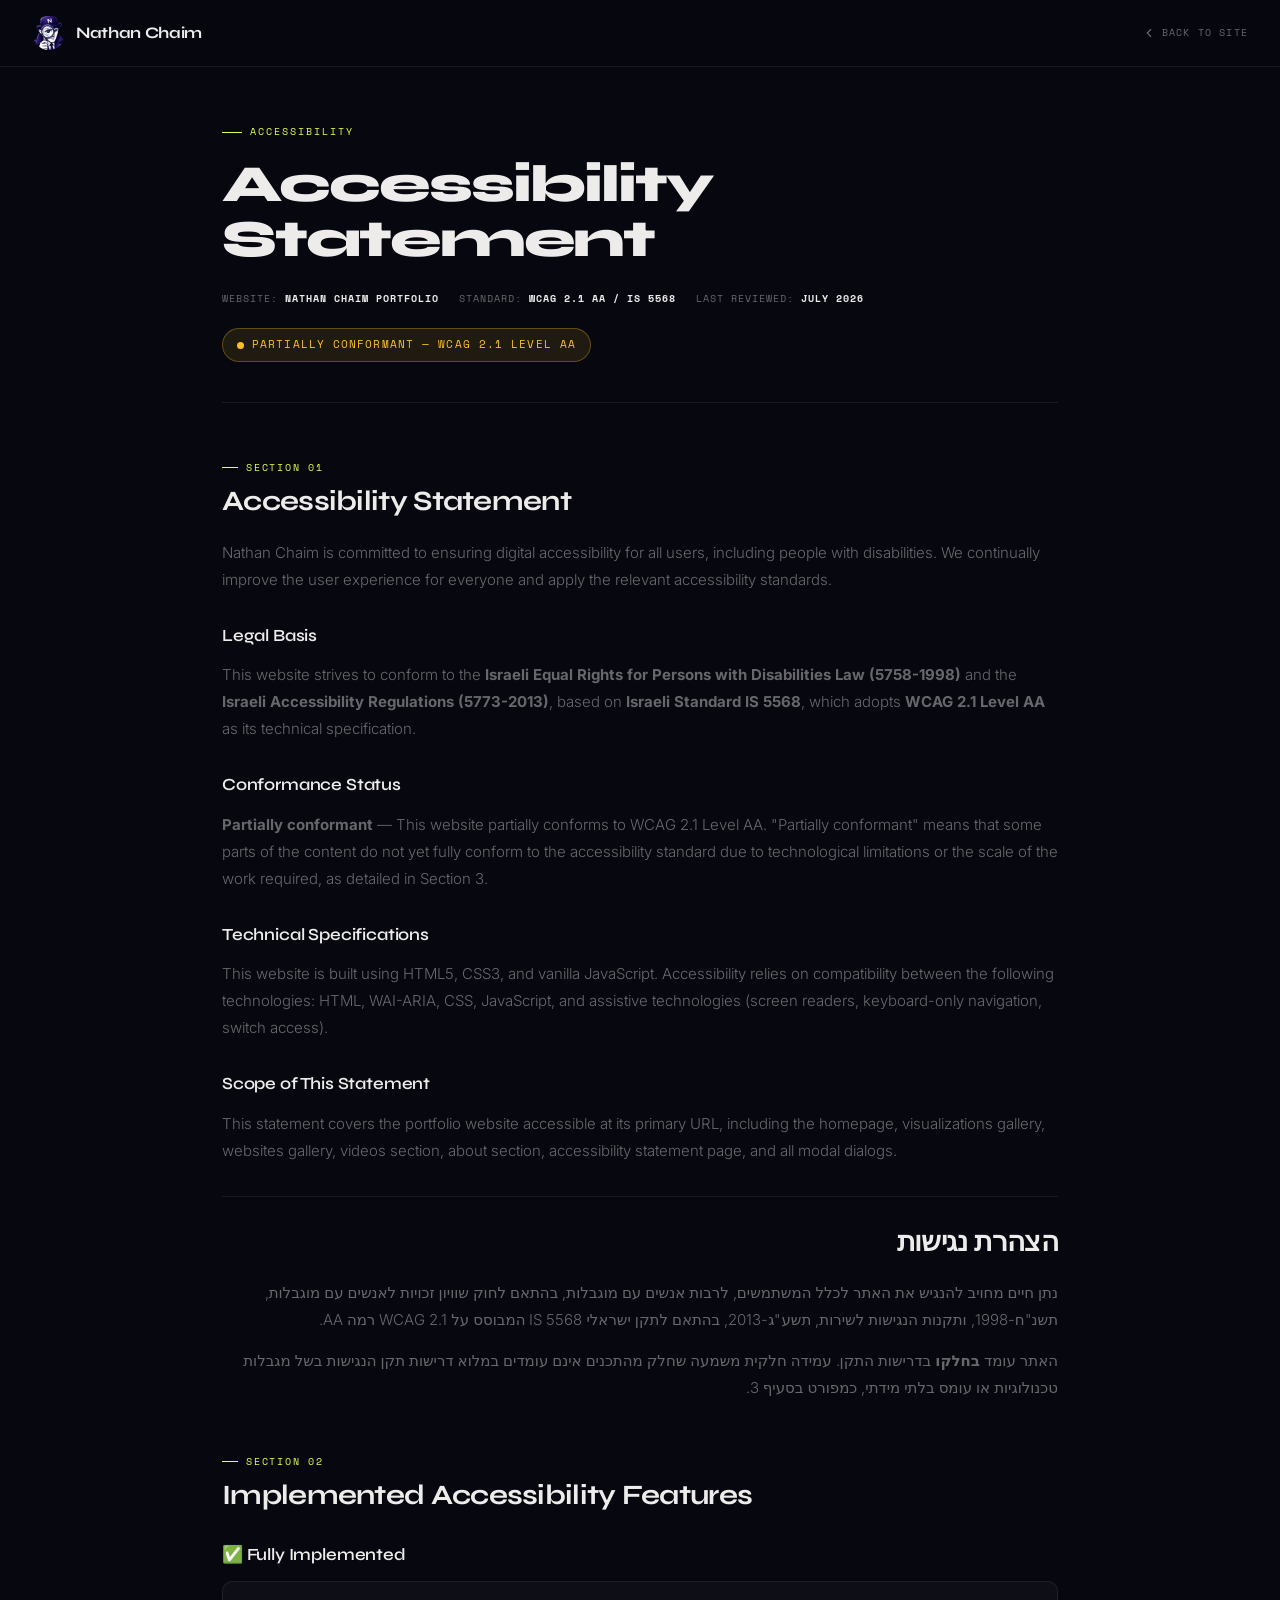
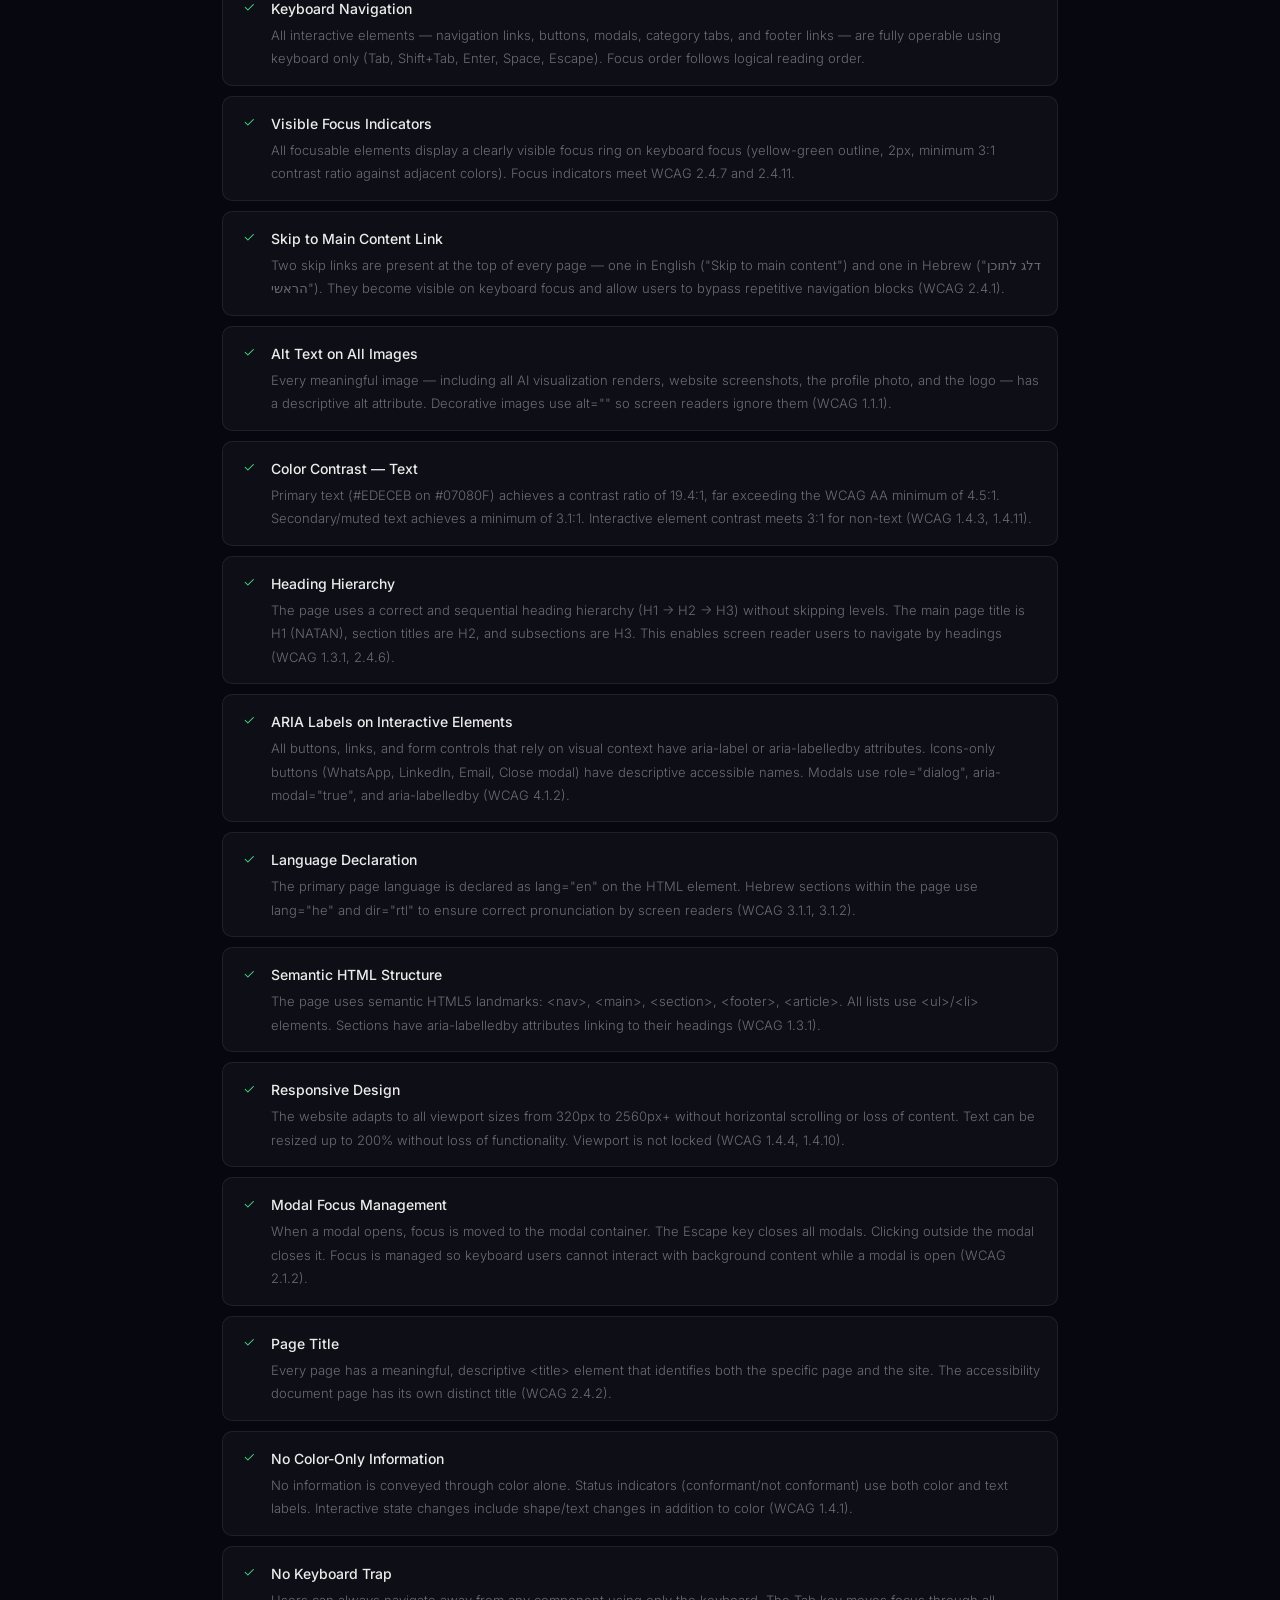
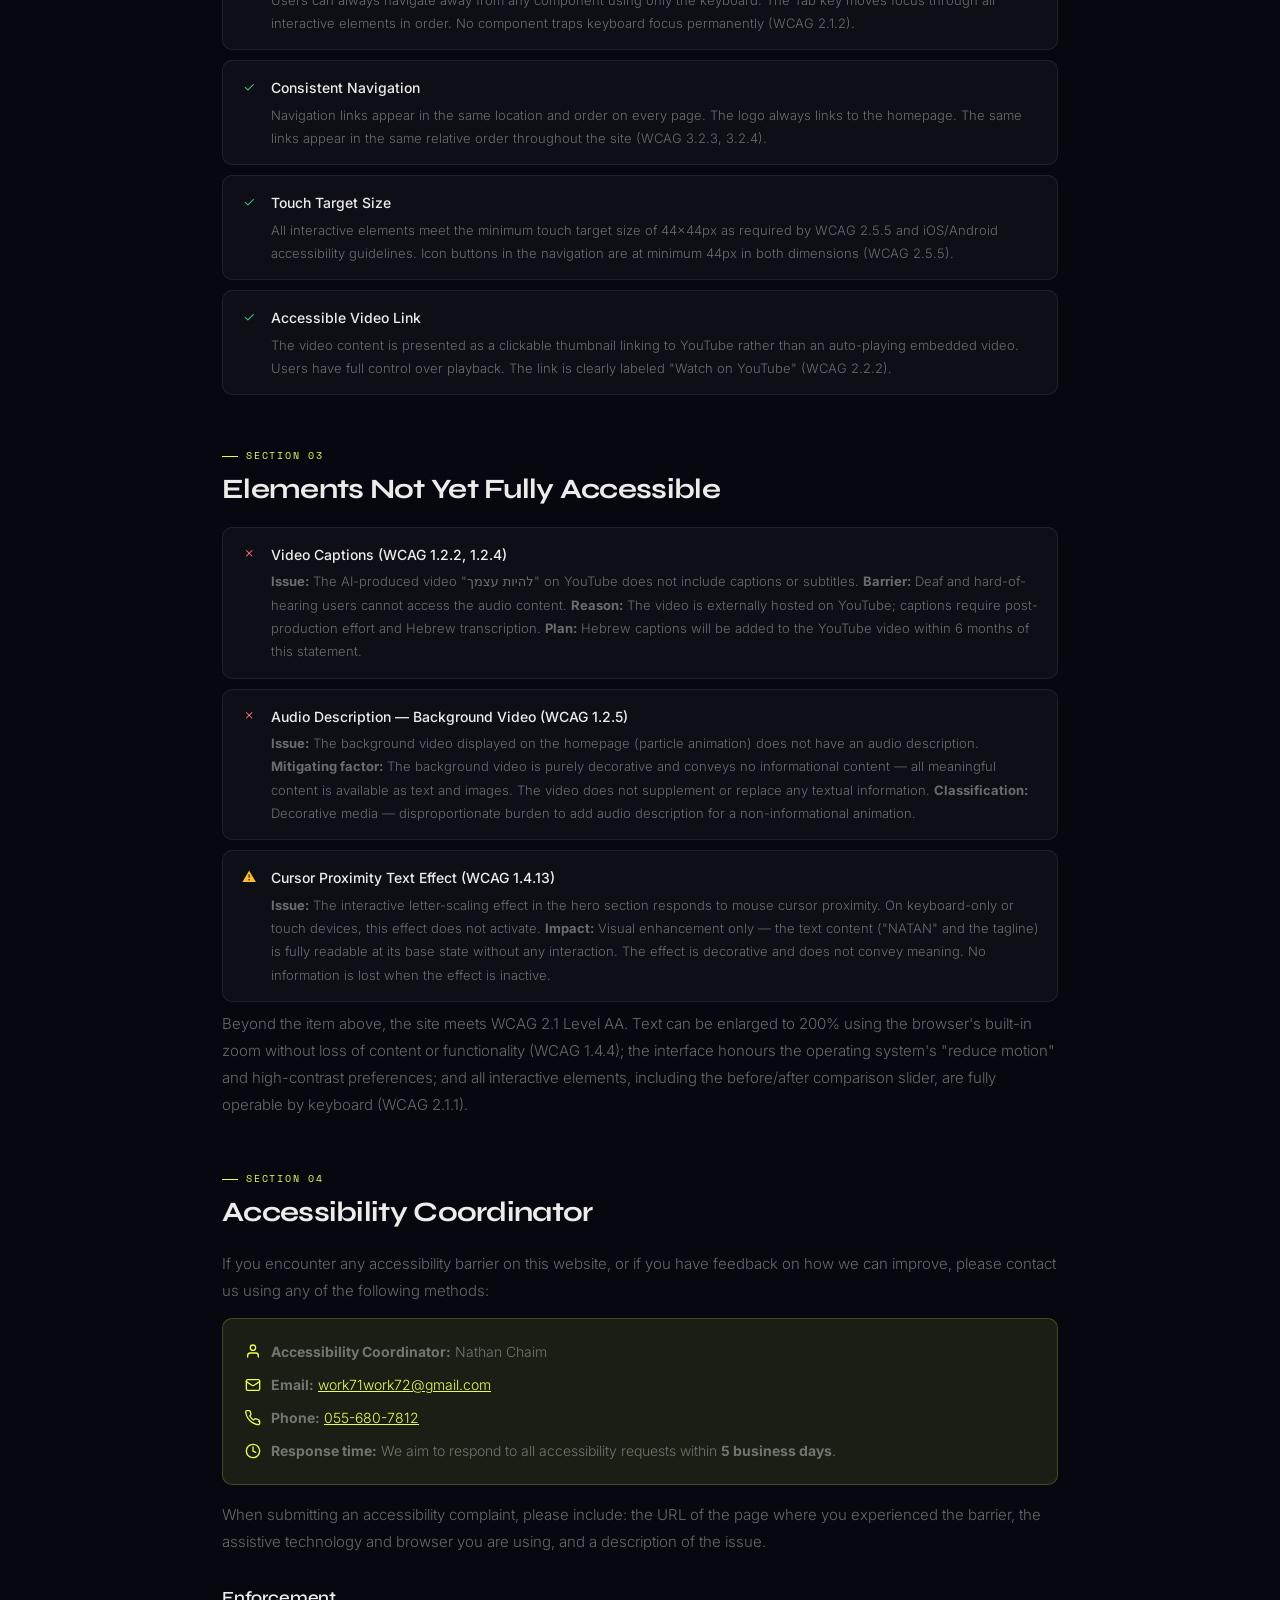
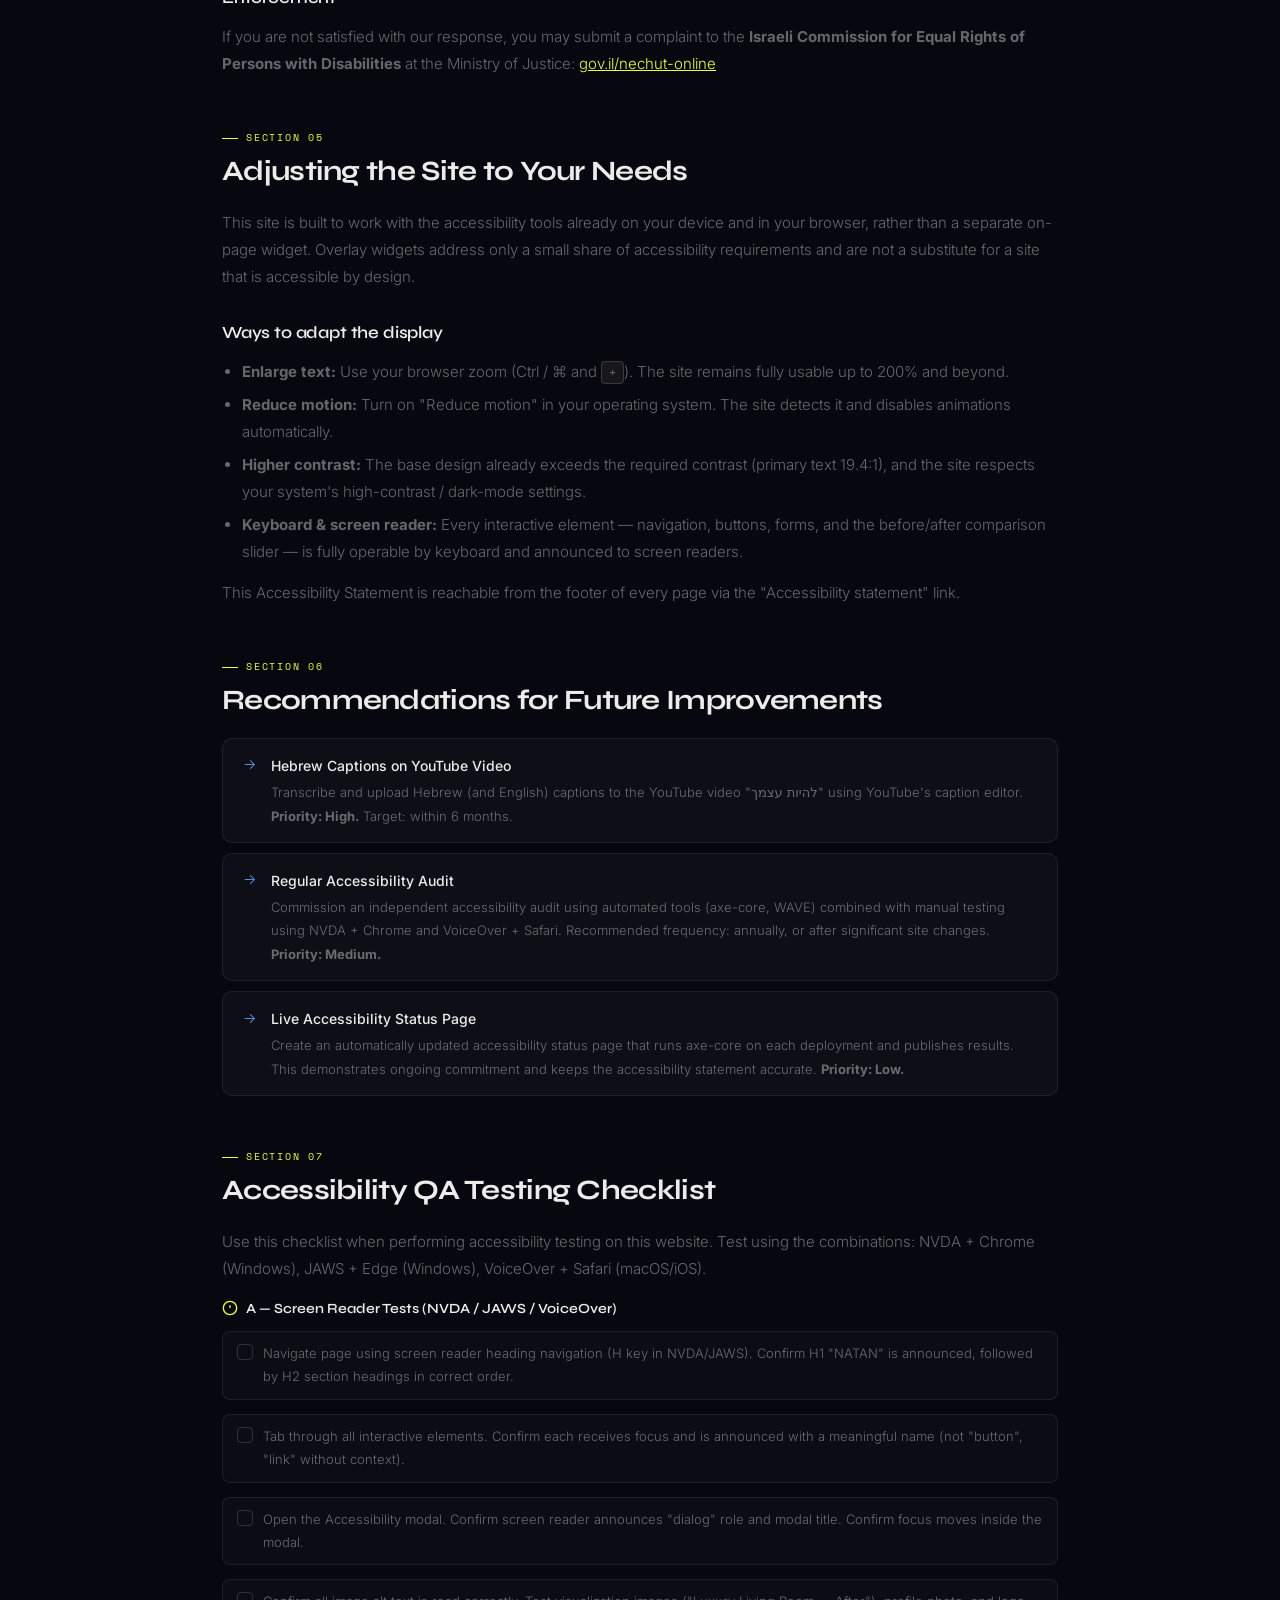
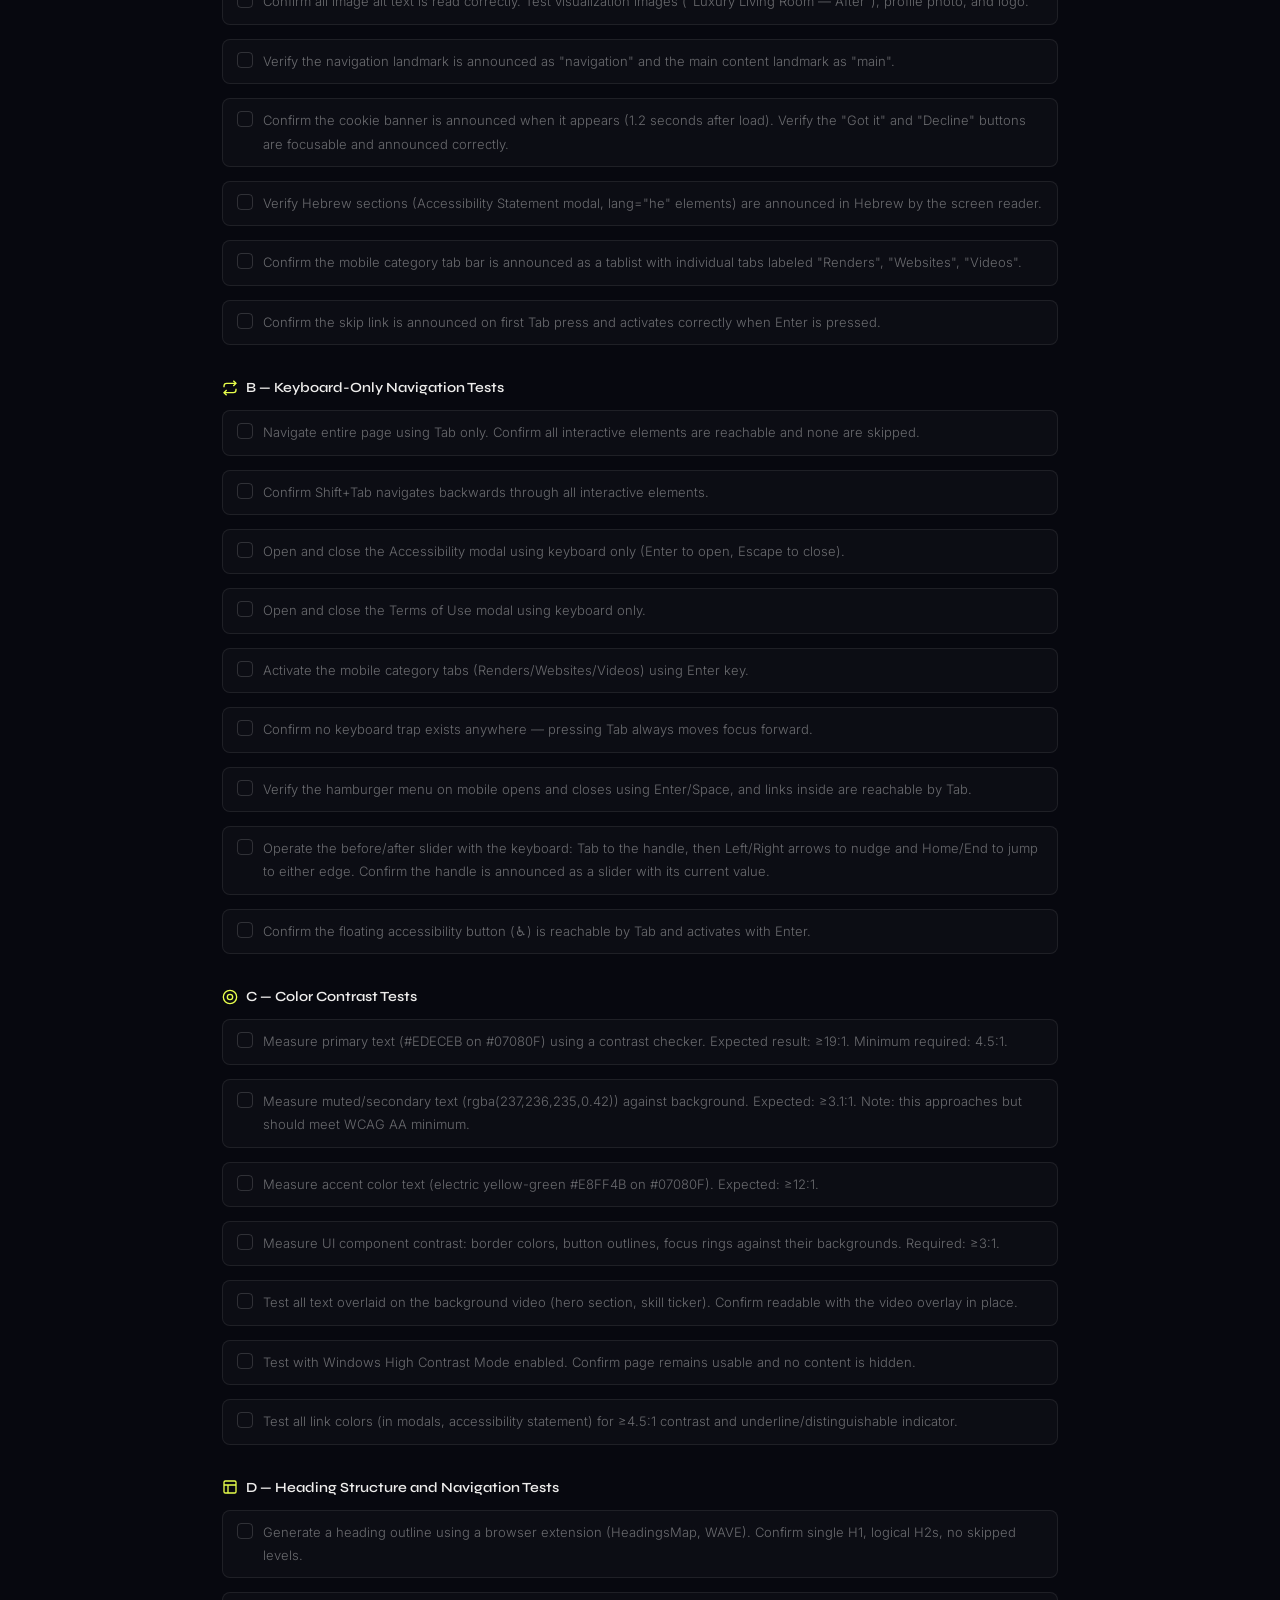
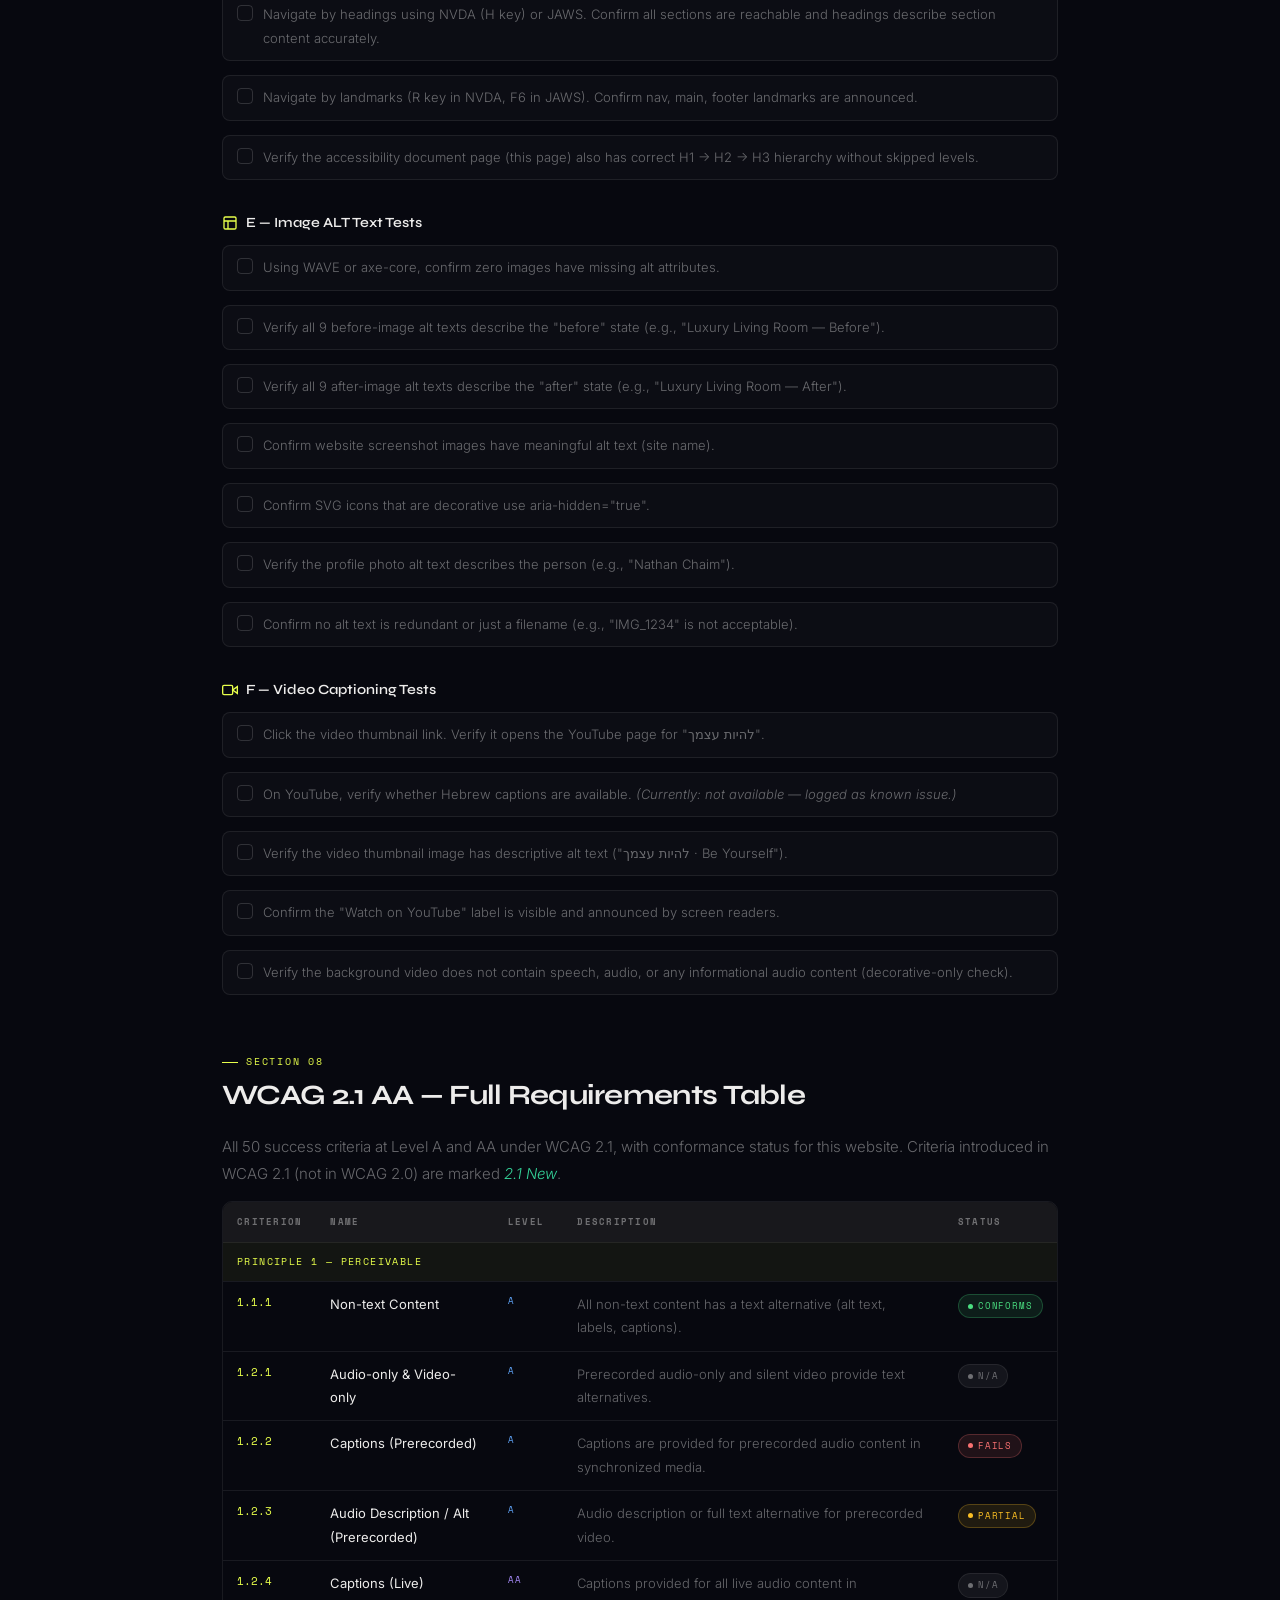
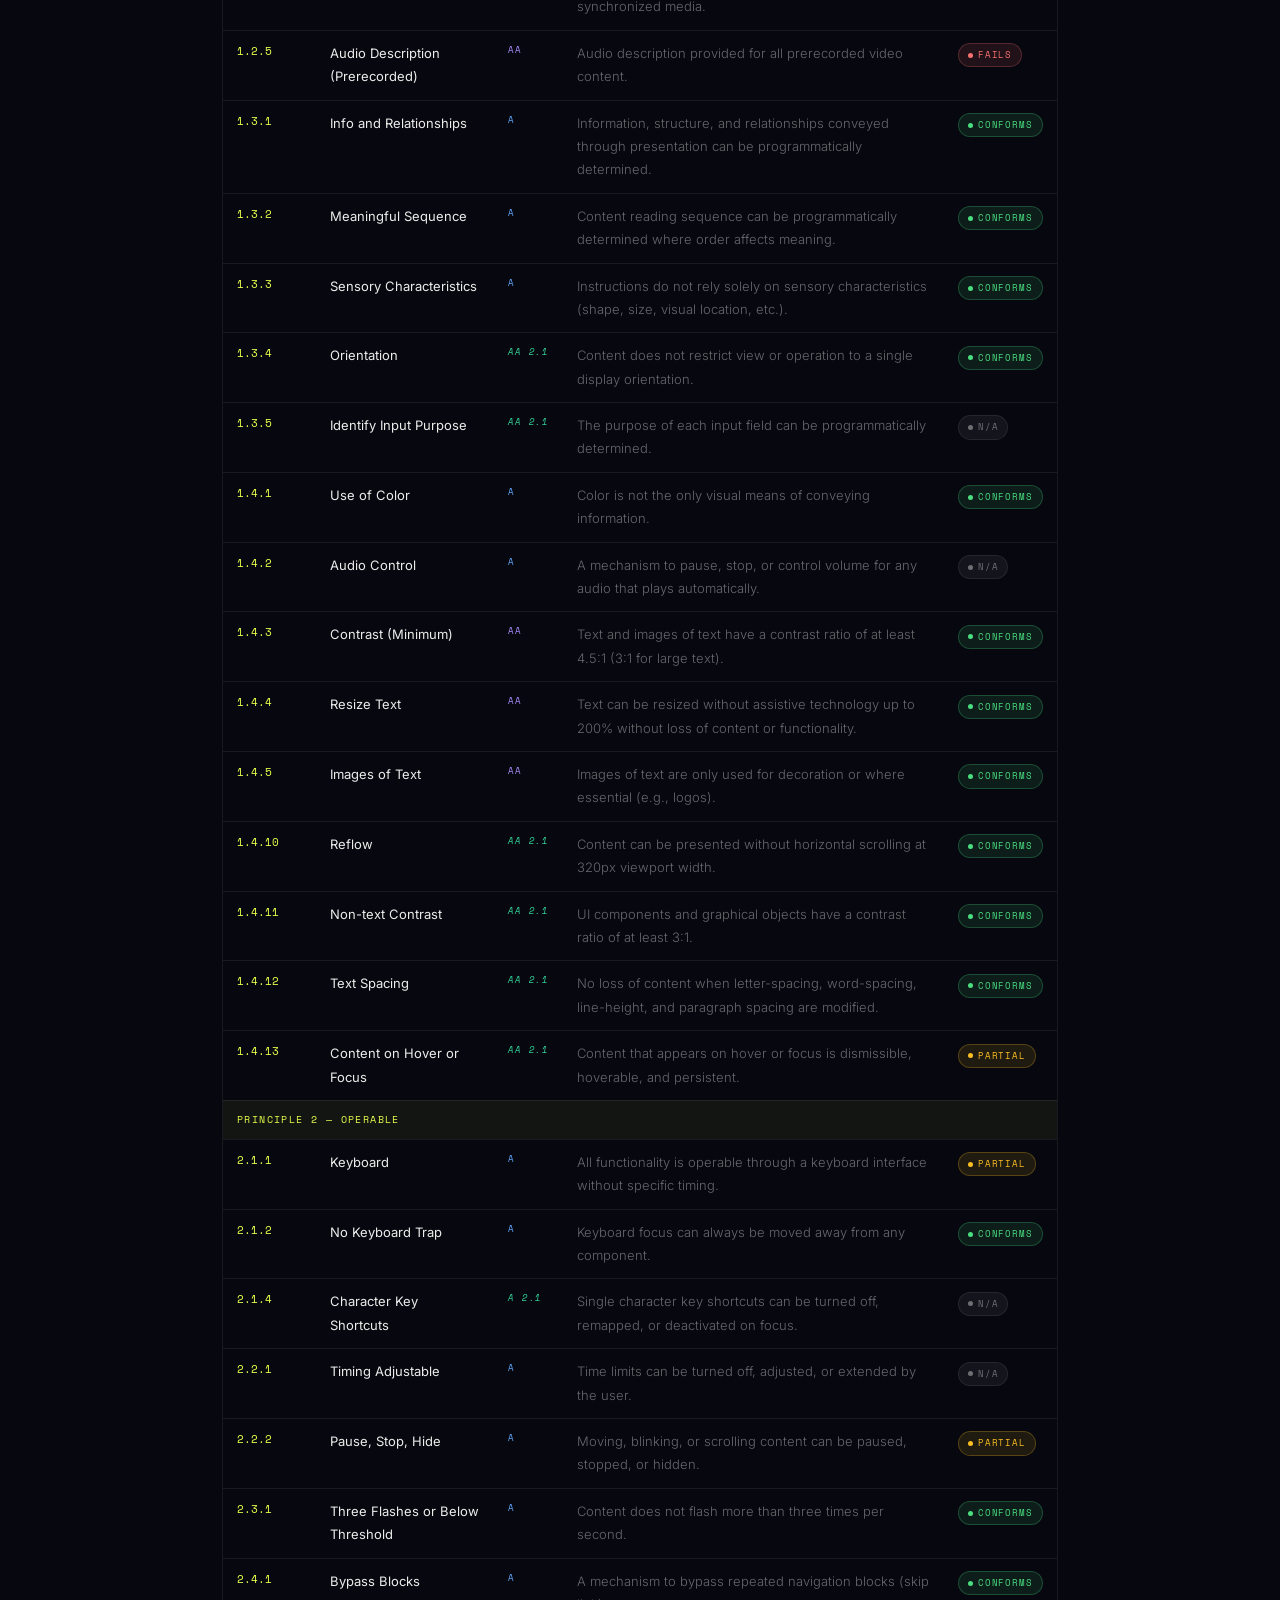
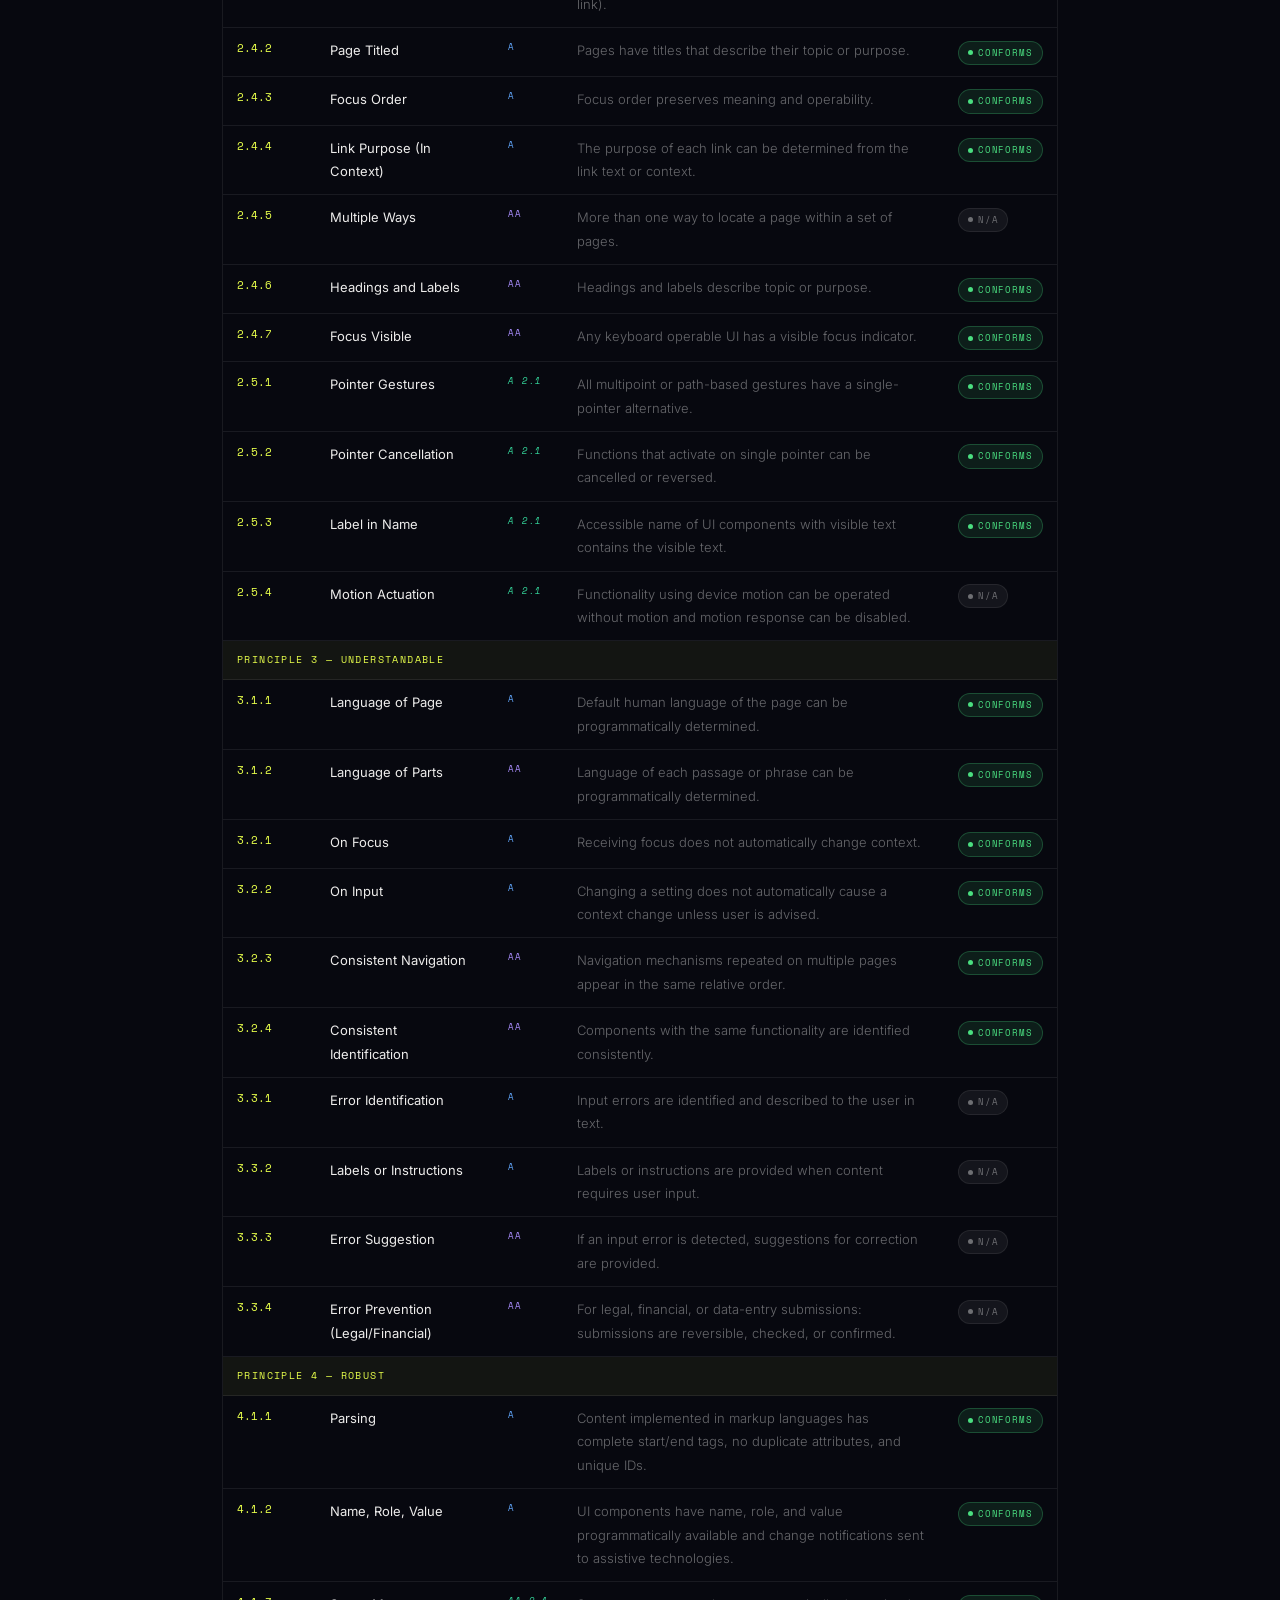
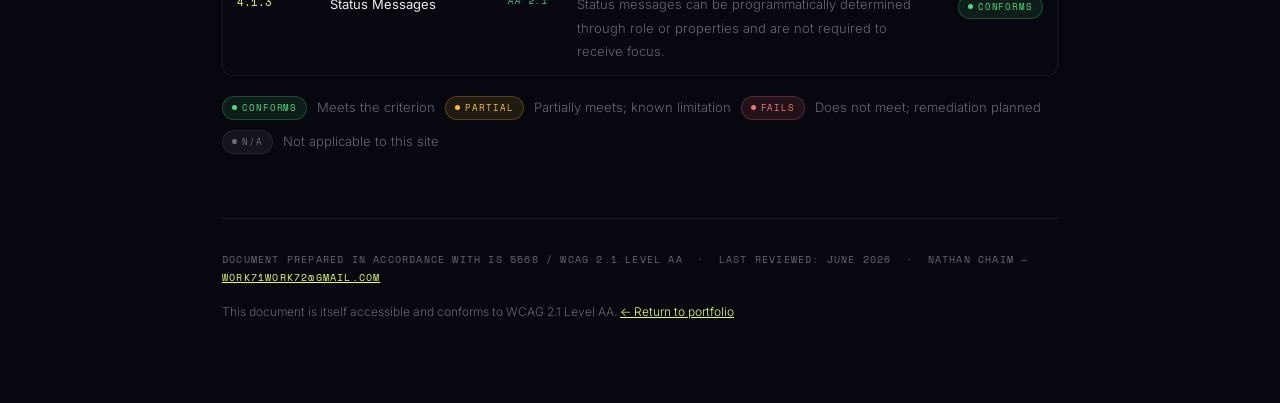
==== commit b36487fd: "Correct accessibility statement to match the real site The statement described a floating accessibil" ====
--- a/accessibility.html
+++ b/accessibility.html
@@ -270,7 +270,7 @@
     <div class="doc-meta">
       <span class="doc-meta-item">Website: <strong>Nathan Chaim Portfolio</strong></span>
       <span class="doc-meta-item">Standard: <strong>WCAG 2.1 AA / IS 5568</strong></span>
-      <span class="doc-meta-item">Last reviewed: <strong>June 2026</strong></span>
+      <span class="doc-meta-item">Last reviewed: <strong>July 2026</strong></span>
     </div>
     <div>
       <span class="status-badge partial">
@@ -480,36 +480,14 @@
       <li class="feature-item">
         <span class="feature-icon warn" aria-hidden="true">⚠</span>
         <div>
-          <div class="feature-title">Before/After Image Comparison Slider — Keyboard (WCAG 2.1.1)</div>
-          <div class="feature-desc"><strong>Issue:</strong> The before/after visualization comparison slider requires mouse drag or touch to operate. Keyboard-only users cannot currently adjust the slider position. <strong>Impact:</strong> Keyboard and switch-access users cannot independently compare before/after states. <strong>Mitigation:</strong> Both the Before and After images are individually visible at the default 50% position; neither image is completely hidden. Alt text is present on both images. <strong>Plan:</strong> Arrow key support for the slider handle will be implemented in the next development cycle.</div>
-        </div>
-      </li>
-
-      <li class="feature-item">
-        <span class="feature-icon warn" aria-hidden="true">⚠</span>
-        <div>
           <div class="feature-title">Cursor Proximity Text Effect (WCAG 1.4.13)</div>
           <div class="feature-desc"><strong>Issue:</strong> The interactive letter-scaling effect in the hero section responds to mouse cursor proximity. On keyboard-only or touch devices, this effect does not activate. <strong>Impact:</strong> Visual enhancement only — the text content ("NATAN" and the tagline) is fully readable at its base state without any interaction. The effect is decorative and does not convey meaning. No information is lost when the effect is inactive.</div>
         </div>
       </li>
 
-      <li class="feature-item">
-        <span class="feature-icon warn" aria-hidden="true">⚠</span>
-        <div>
-          <div class="feature-title">High Contrast Mode (WCAG 1.4.3 — Enhancement)</div>
-          <div class="feature-desc"><strong>Issue:</strong> The website does not offer a user-controlled high-contrast toggle widget beyond the system-level settings. <strong>Note:</strong> The base design already exceeds WCAG AA contrast requirements significantly (primary text ratio 19.4:1). However, no custom high-contrast mode is provided. <strong>Plan:</strong> A high-contrast CSS class will be implemented as an accessibility widget option in the next iteration.</div>
-        </div>
-      </li>
-
-      <li class="feature-item">
-        <span class="feature-icon warn" aria-hidden="true">⚠</span>
-        <div>
-          <div class="feature-title">Font Size Widget (WCAG 1.4.4 — Enhancement)</div>
-          <div class="feature-desc"><strong>Issue:</strong> The site does not provide in-page font size increase/decrease controls. <strong>Note:</strong> All text is responsive and the page supports browser-level zoom to 200% without loss of content or functionality, meeting WCAG 1.4.4. However, a dedicated font-size widget is recommended for users unfamiliar with browser zoom. <strong>Plan:</strong> Font size controls (+/−) will be added to the accessibility widget.</div>
-        </div>
-      </li>
-
     </ul>
+
+    <p style="margin-top:8px;">Beyond the item above, the site meets WCAG 2.1 Level AA. Text can be enlarged to 200% using the browser's built-in zoom without loss of content or functionality (WCAG 1.4.4); the interface honours the operating system's "reduce motion" and high-contrast preferences; and all interactive elements, including the before/after comparison slider, are fully operable by keyboard (WCAG 2.1.1).</p>
   </section>
 
   <!-- ── 4. Contact ─────────────────────────────────────── -->
@@ -547,26 +525,19 @@
   <!-- ── 5. Accessibility Widget Instructions ───────────── -->
   <section class="doc-section" aria-labelledby="s5-title">
     <div class="section-num">Section 05</div>
-    <h2 id="s5-title">Using the Accessibility Button</h2>
-
-    <p>This website includes a floating accessibility button located in the <strong>bottom-left corner</strong> of every page. It is represented by the universal accessibility symbol (♿) in an electric yellow-green circle.</p>
-
-    <h3>How to access it</h3>
-    <ul style="color:var(--muted); padding-left:20px; margin-bottom:14px;">
-      <li style="margin-bottom:6px;"><strong>Mouse:</strong> Click the yellow-green circle button in the bottom-left corner of any page.</li>
-      <li style="margin-bottom:6px;"><strong>Keyboard:</strong> Press Tab until the button receives focus, then press Enter or Space to activate it.</li>
-      <li style="margin-bottom:6px;"><strong>Screen reader:</strong> The button is announced as "Accessibility Statement — הצהרת נגישות".</li>
+    <h2 id="s5-title">Adjusting the Site to Your Needs</h2>
+
+    <p>This site is built to work with the accessibility tools already on your device and in your browser, rather than a separate on-page widget. Overlay widgets address only a small share of accessibility requirements and are not a substitute for a site that is accessible by design.</p>
+
+    <h3>Ways to adapt the display</h3>
+    <ul style="color:var(--muted); padding-inline-start:20px; margin-bottom:14px;">
+      <li style="margin-bottom:6px;"><strong>Enlarge text:</strong> Use your browser zoom (Ctrl / ⌘ and <kbd style="background:var(--surface2);padding:2px 7px;border-radius:4px;font-family:var(--mono);font-size:12px;border:0.5px solid var(--border-2);">+</kbd>). The site remains fully usable up to 200% and beyond.</li>
+      <li style="margin-bottom:6px;"><strong>Reduce motion:</strong> Turn on "Reduce motion" in your operating system. The site detects it and disables animations automatically.</li>
+      <li style="margin-bottom:6px;"><strong>Higher contrast:</strong> The base design already exceeds the required contrast (primary text 19.4:1), and the site respects your system's high-contrast / dark-mode settings.</li>
+      <li style="margin-bottom:6px;"><strong>Keyboard &amp; screen reader:</strong> Every interactive element — navigation, buttons, forms, and the before/after comparison slider — is fully operable by keyboard and announced to screen readers.</li>
     </ul>
 
-    <h3>What the button does</h3>
-    <p>Clicking the accessibility button opens this Accessibility Statement in a modal dialog. The modal can be closed by:</p>
-    <ul style="color:var(--muted); padding-left:20px;">
-      <li style="margin-bottom:4px;">Pressing the <kbd style="background:var(--surface2);padding:2px 7px;border-radius:4px;font-family:var(--mono);font-size:12px;border:0.5px solid var(--border-2);">Escape</kbd> key</li>
-      <li style="margin-bottom:4px;">Clicking the × button in the top-right corner of the modal</li>
-      <li style="margin-bottom:4px;">Clicking anywhere outside the modal</li>
-    </ul>
-
-    <p style="margin-top:14px;">The Accessibility Statement is also accessible from the website footer via the "Accessibility" text link.</p>
+    <p style="margin-top:14px;">This Accessibility Statement is reachable from the footer of every page via the "Accessibility statement" link.</p>
   </section>
 
   <!-- ── 6. Future Recommendations ─────────────────────── -->
@@ -580,34 +551,6 @@
         <div>
           <div class="feature-title">Hebrew Captions on YouTube Video</div>
           <div class="feature-desc">Transcribe and upload Hebrew (and English) captions to the YouTube video "להיות עצמך" using YouTube's caption editor. <strong>Priority: High.</strong> Target: within 6 months.</div>
-        </div>
-      </li>
-      <li class="feature-item">
-        <span class="feature-icon" style="color:#60a5fa;" aria-hidden="true">→</span>
-        <div>
-          <div class="feature-title">Arrow Key Support for Before/After Slider</div>
-          <div class="feature-desc">Add keyboard event listeners to the comparison slider handle element: Left/Right arrow keys should move the slider in 5% increments. The handle element should have role="slider", aria-valuemin, aria-valuemax, and aria-valuenow. <strong>Priority: High.</strong></div>
-        </div>
-      </li>
-      <li class="feature-item">
-        <span class="feature-icon" style="color:#60a5fa;" aria-hidden="true">→</span>
-        <div>
-          <div class="feature-title">Font Size Adjustment Widget</div>
-          <div class="feature-desc">Add ＋ / − font size controls to the accessibility widget panel, using CSS custom properties to scale body font-size. <strong>Priority: Medium.</strong></div>
-        </div>
-      </li>
-      <li class="feature-item">
-        <span class="feature-icon" style="color:#60a5fa;" aria-hidden="true">→</span>
-        <div>
-          <div class="feature-title">High-Contrast Mode</div>
-          <div class="feature-desc">Implement a CSS class toggle (.high-contrast) that increases all foreground/background contrast to at minimum 7:1 (WCAG AAA). Store preference in localStorage. <strong>Priority: Medium.</strong></div>
-        </div>
-      </li>
-      <li class="feature-item">
-        <span class="feature-icon" style="color:#60a5fa;" aria-hidden="true">→</span>
-        <div>
-          <div class="feature-title">Reduced Motion Preference</div>
-          <div class="feature-desc">Honour the prefers-reduced-motion CSS media query for all animations (floating orbs, cursor proximity effect, scroll-driven video). Users who have enabled reduced motion in their OS should see a static site. <strong>Priority: Medium.</strong></div>
         </div>
       </li>
       <li class="feature-item">
@@ -664,7 +607,7 @@
         <div class="check-item"><span class="check-box" role="checkbox" aria-checked="false" tabindex="0"></span><span class="check-text">Activate the mobile category tabs (Renders/Websites/Videos) using Enter key.</span></div>
         <div class="check-item"><span class="check-box" role="checkbox" aria-checked="false" tabindex="0"></span><span class="check-text">Confirm no keyboard trap exists anywhere — pressing Tab always moves focus forward.</span></div>
         <div class="check-item"><span class="check-box" role="checkbox" aria-checked="false" tabindex="0"></span><span class="check-text">Verify the hamburger menu on mobile opens and closes using Enter/Space, and links inside are reachable by Tab.</span></div>
-        <div class="check-item"><span class="check-box" role="checkbox" aria-checked="false" tabindex="0"></span><span class="check-text">Attempt to use the before/after slider with arrow keys. Document result (expected: currently not supported — logged as known issue).</span></div>
+        <div class="check-item"><span class="check-box" role="checkbox" aria-checked="false" tabindex="0"></span><span class="check-text">Operate the before/after slider with the keyboard: Tab to the handle, then Left/Right arrows to nudge and Home/End to jump to either edge. Confirm the handle is announced as a slider with its current value.</span></div>
         <div class="check-item"><span class="check-box" role="checkbox" aria-checked="false" tabindex="0"></span><span class="check-text">Confirm the floating accessibility button (♿) is reachable by Tab and activates with Enter.</span></div>
       </div>
     </div>
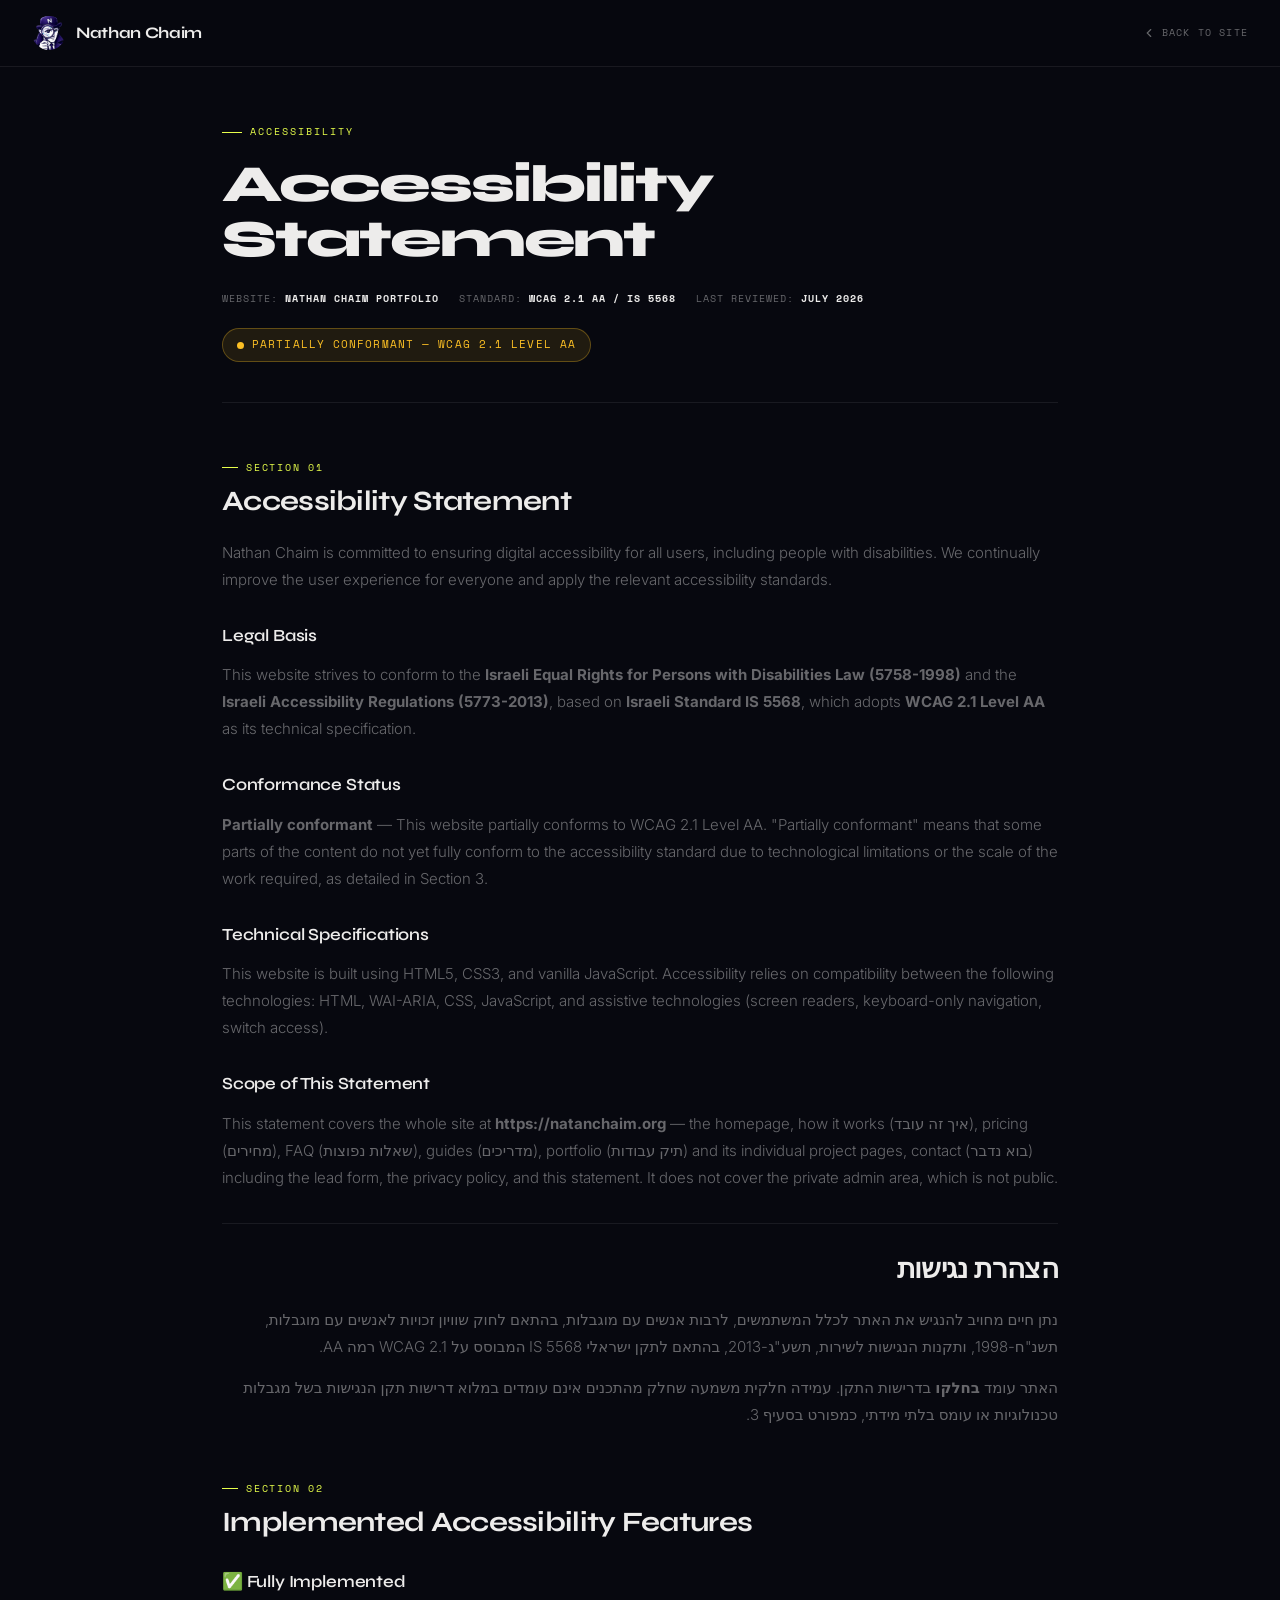
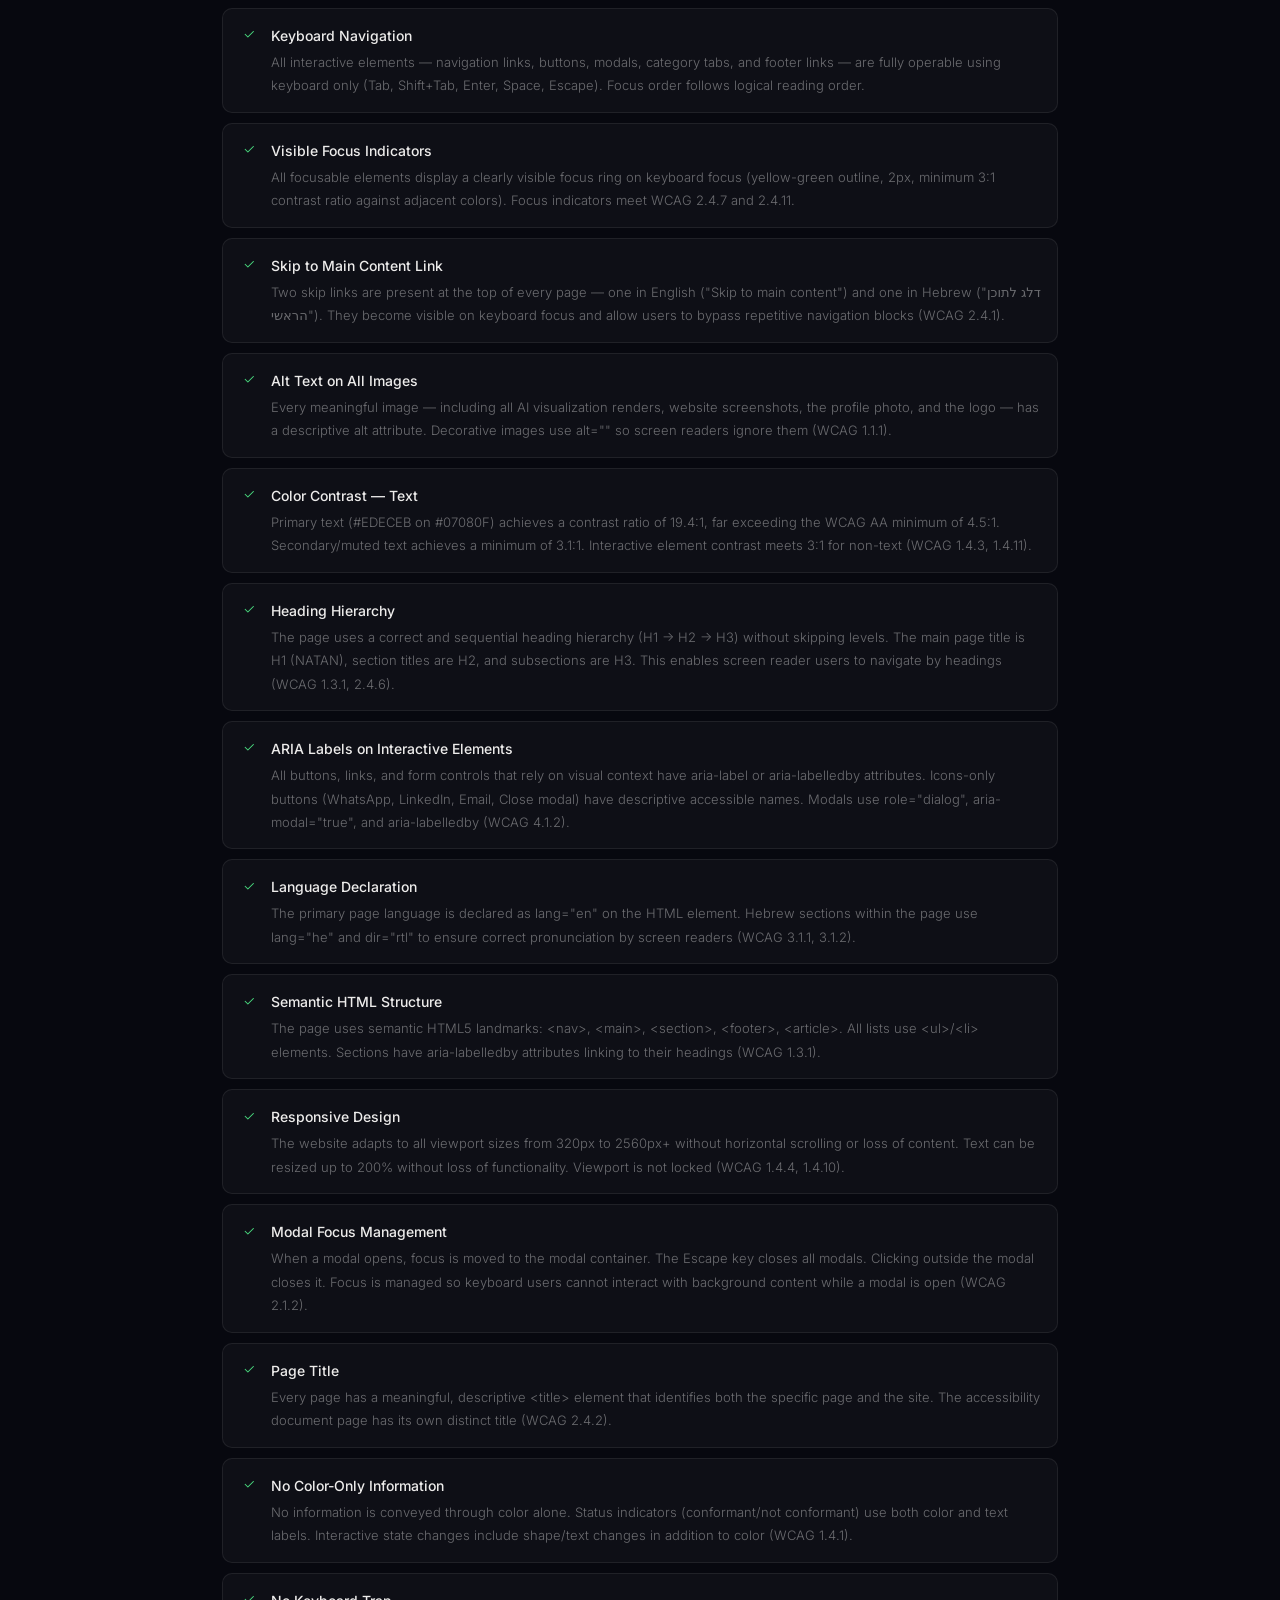
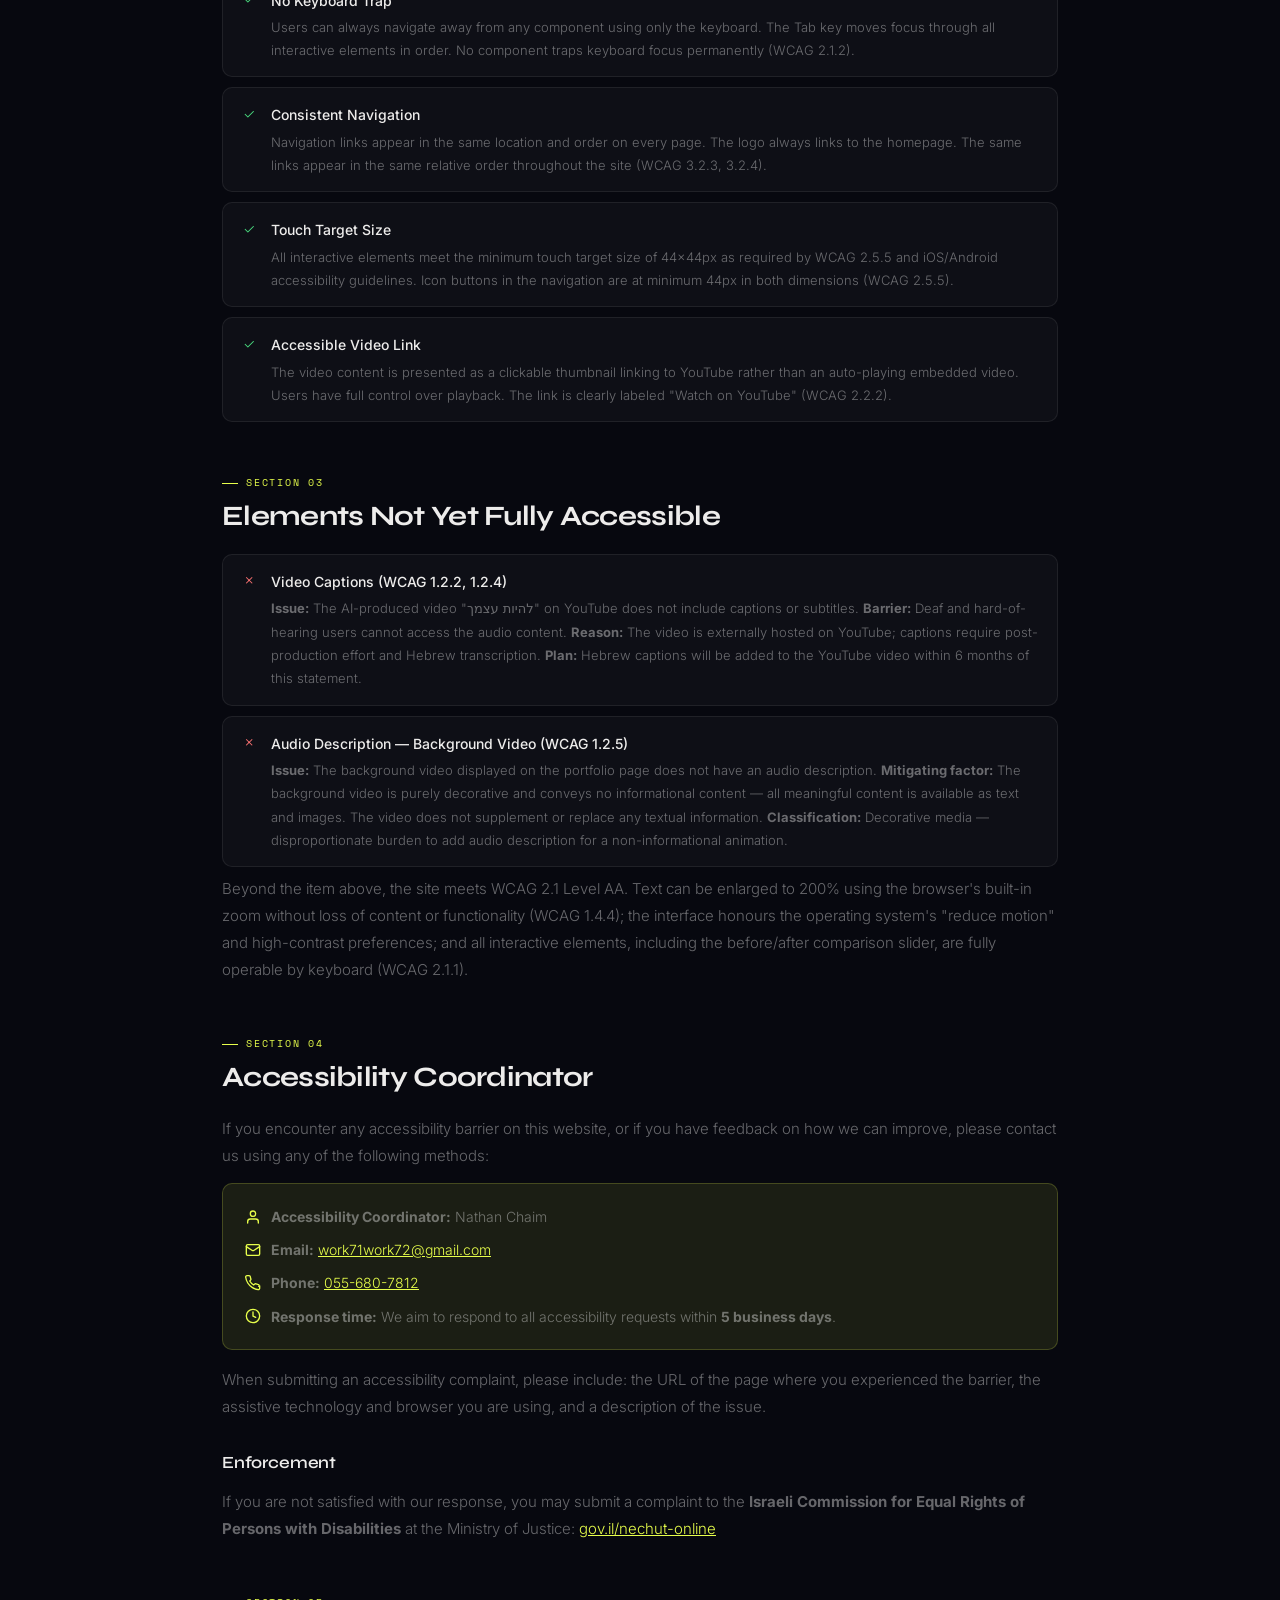
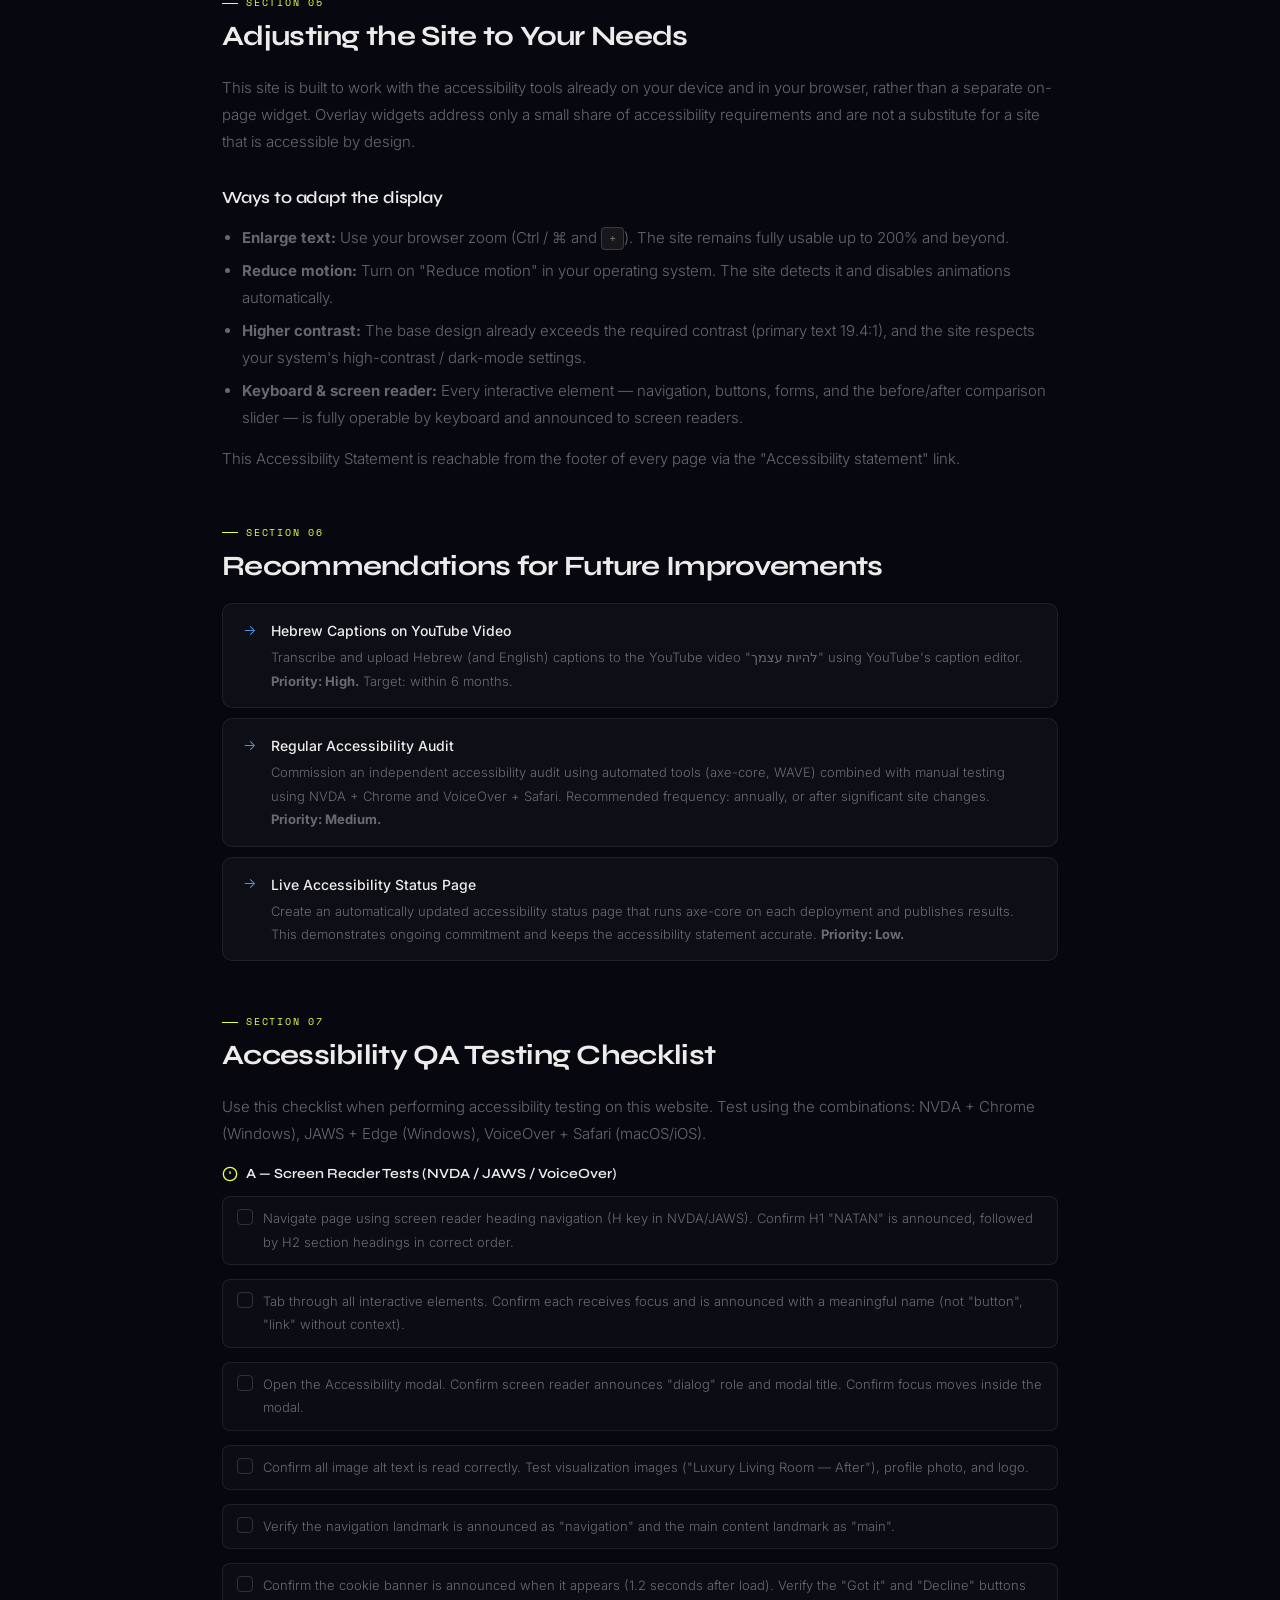
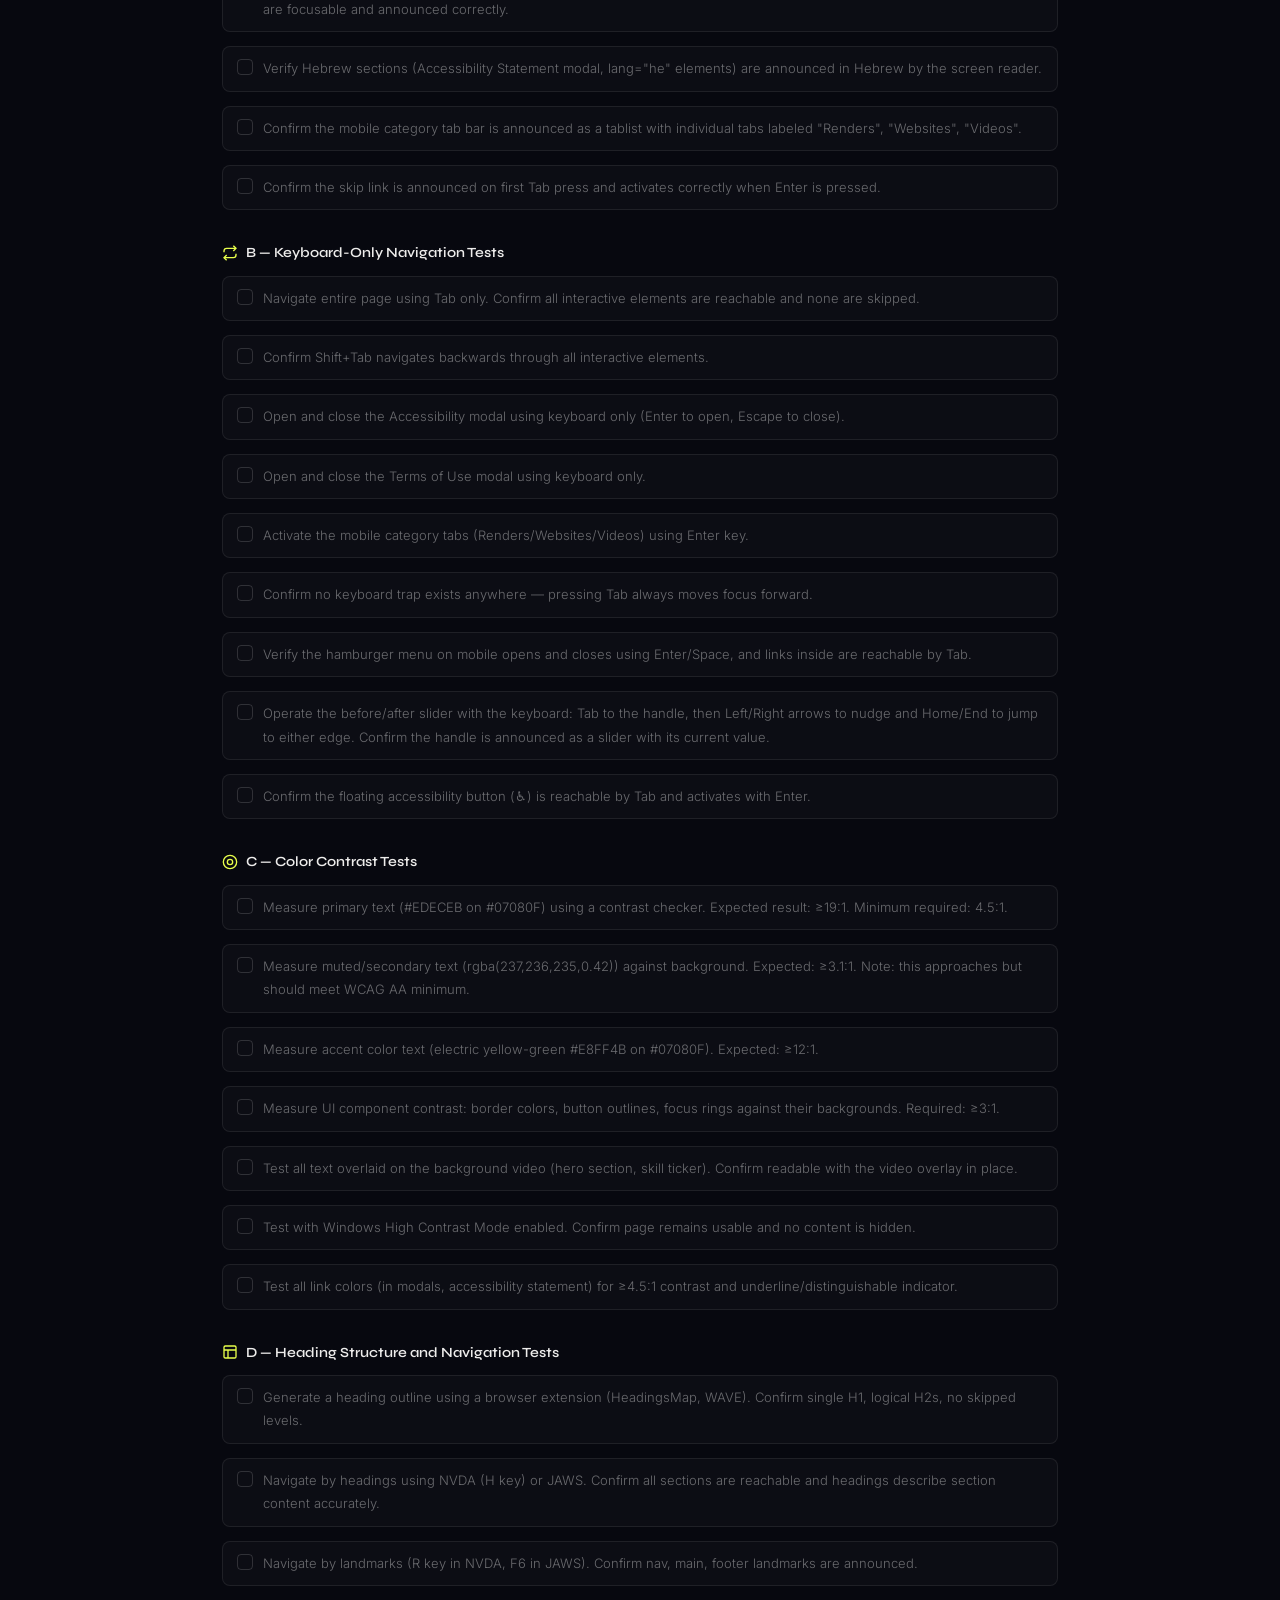
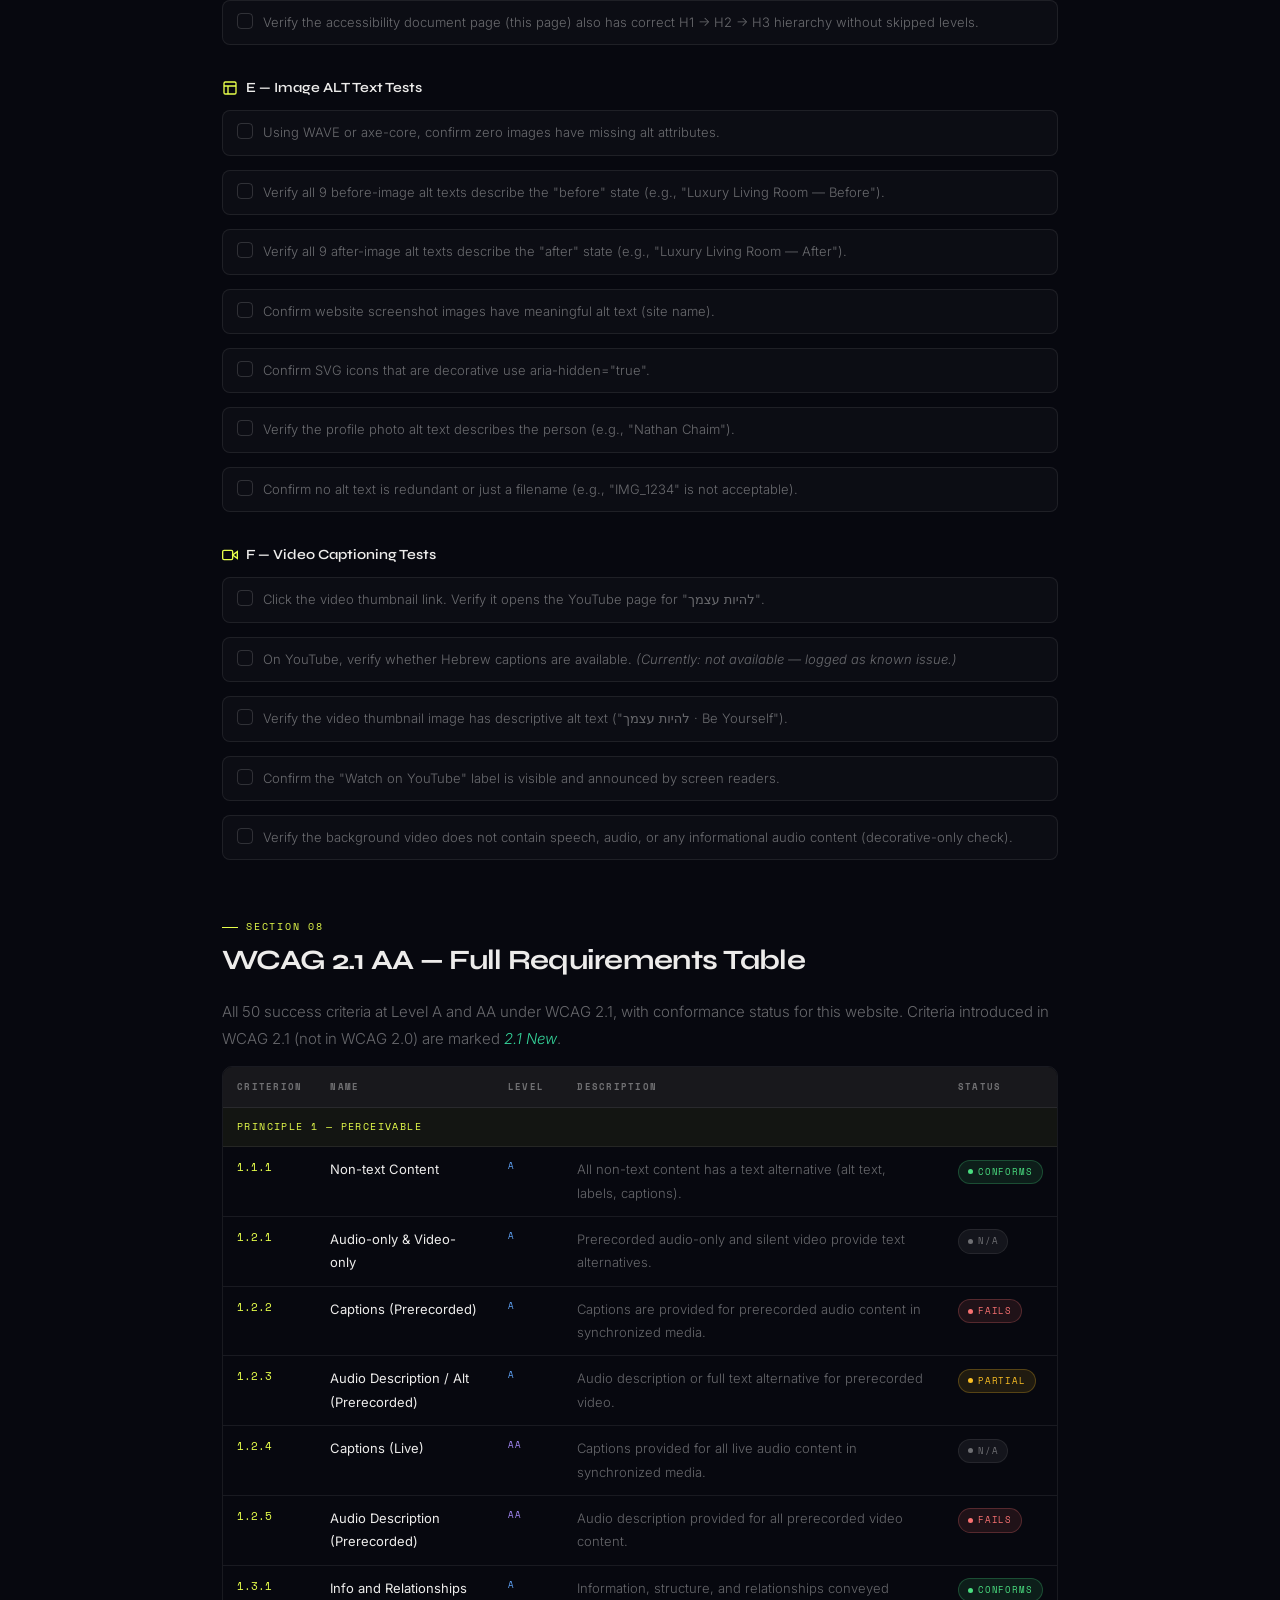
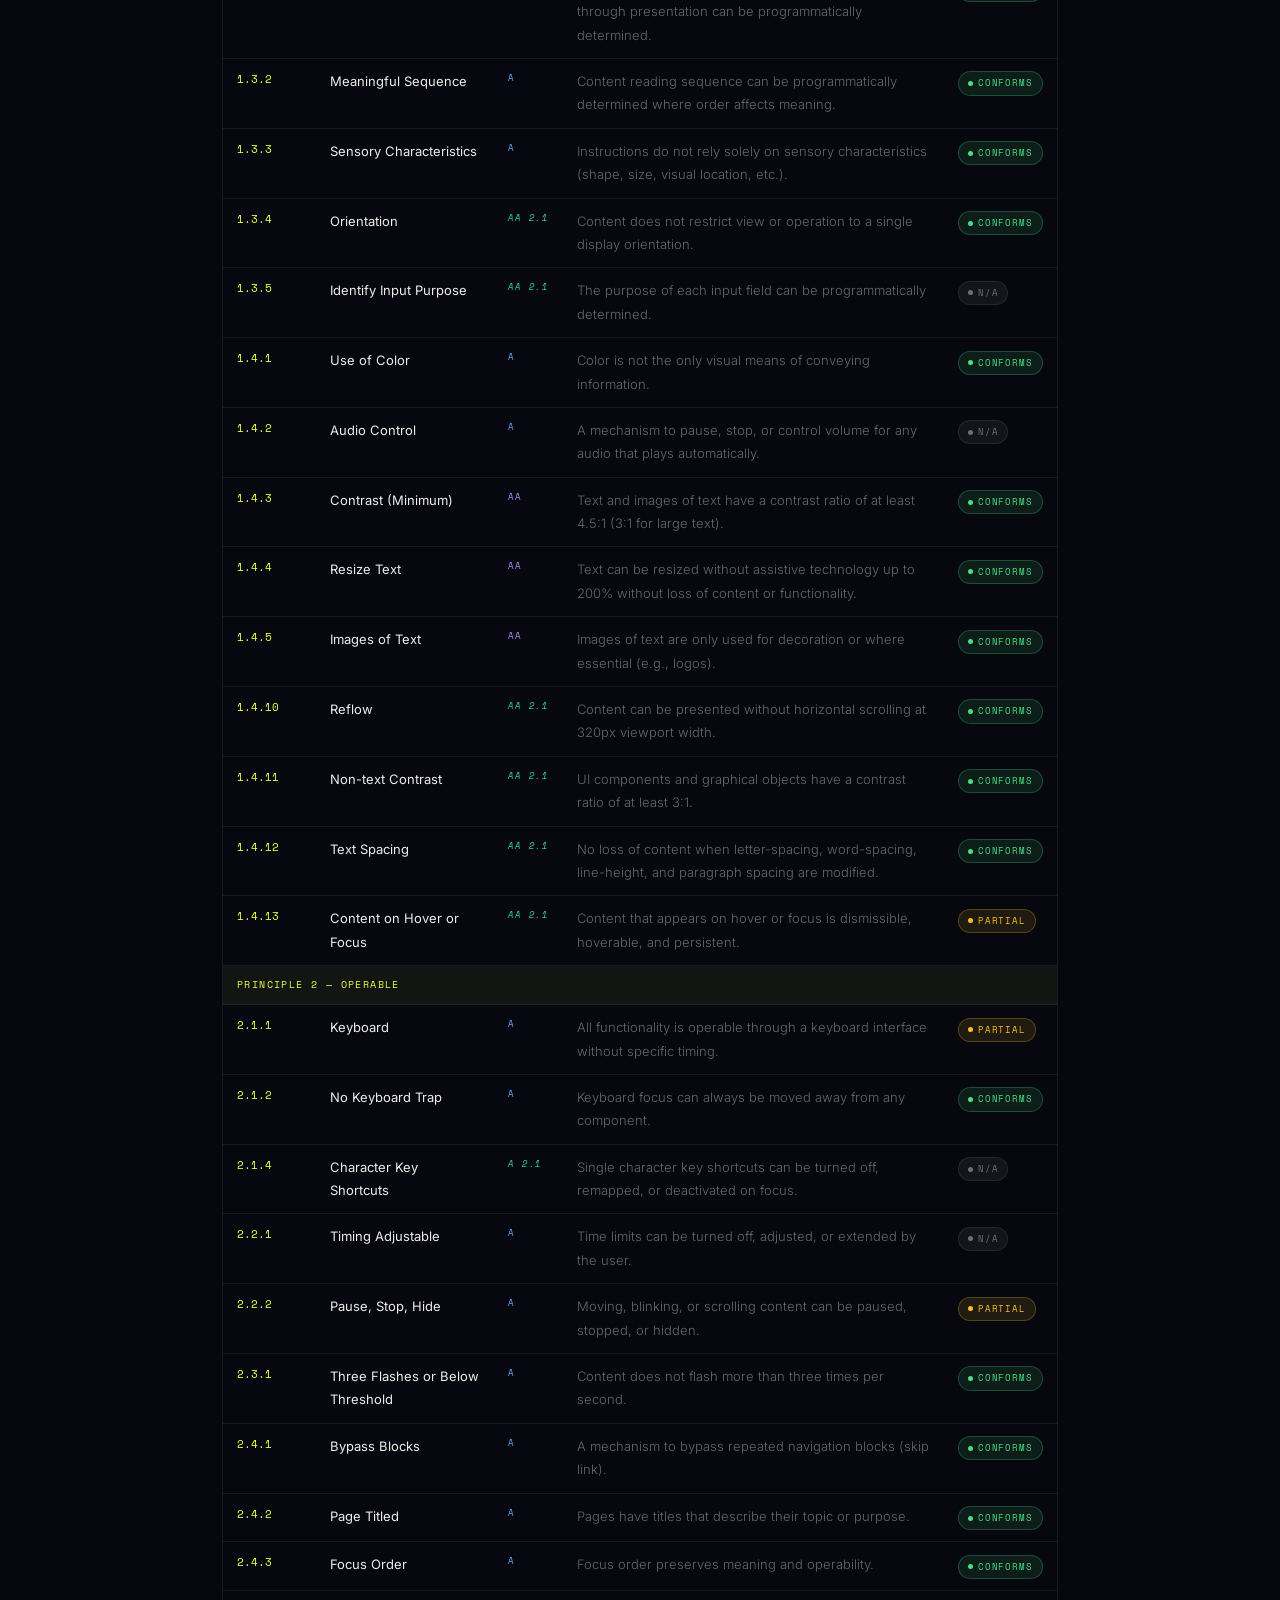
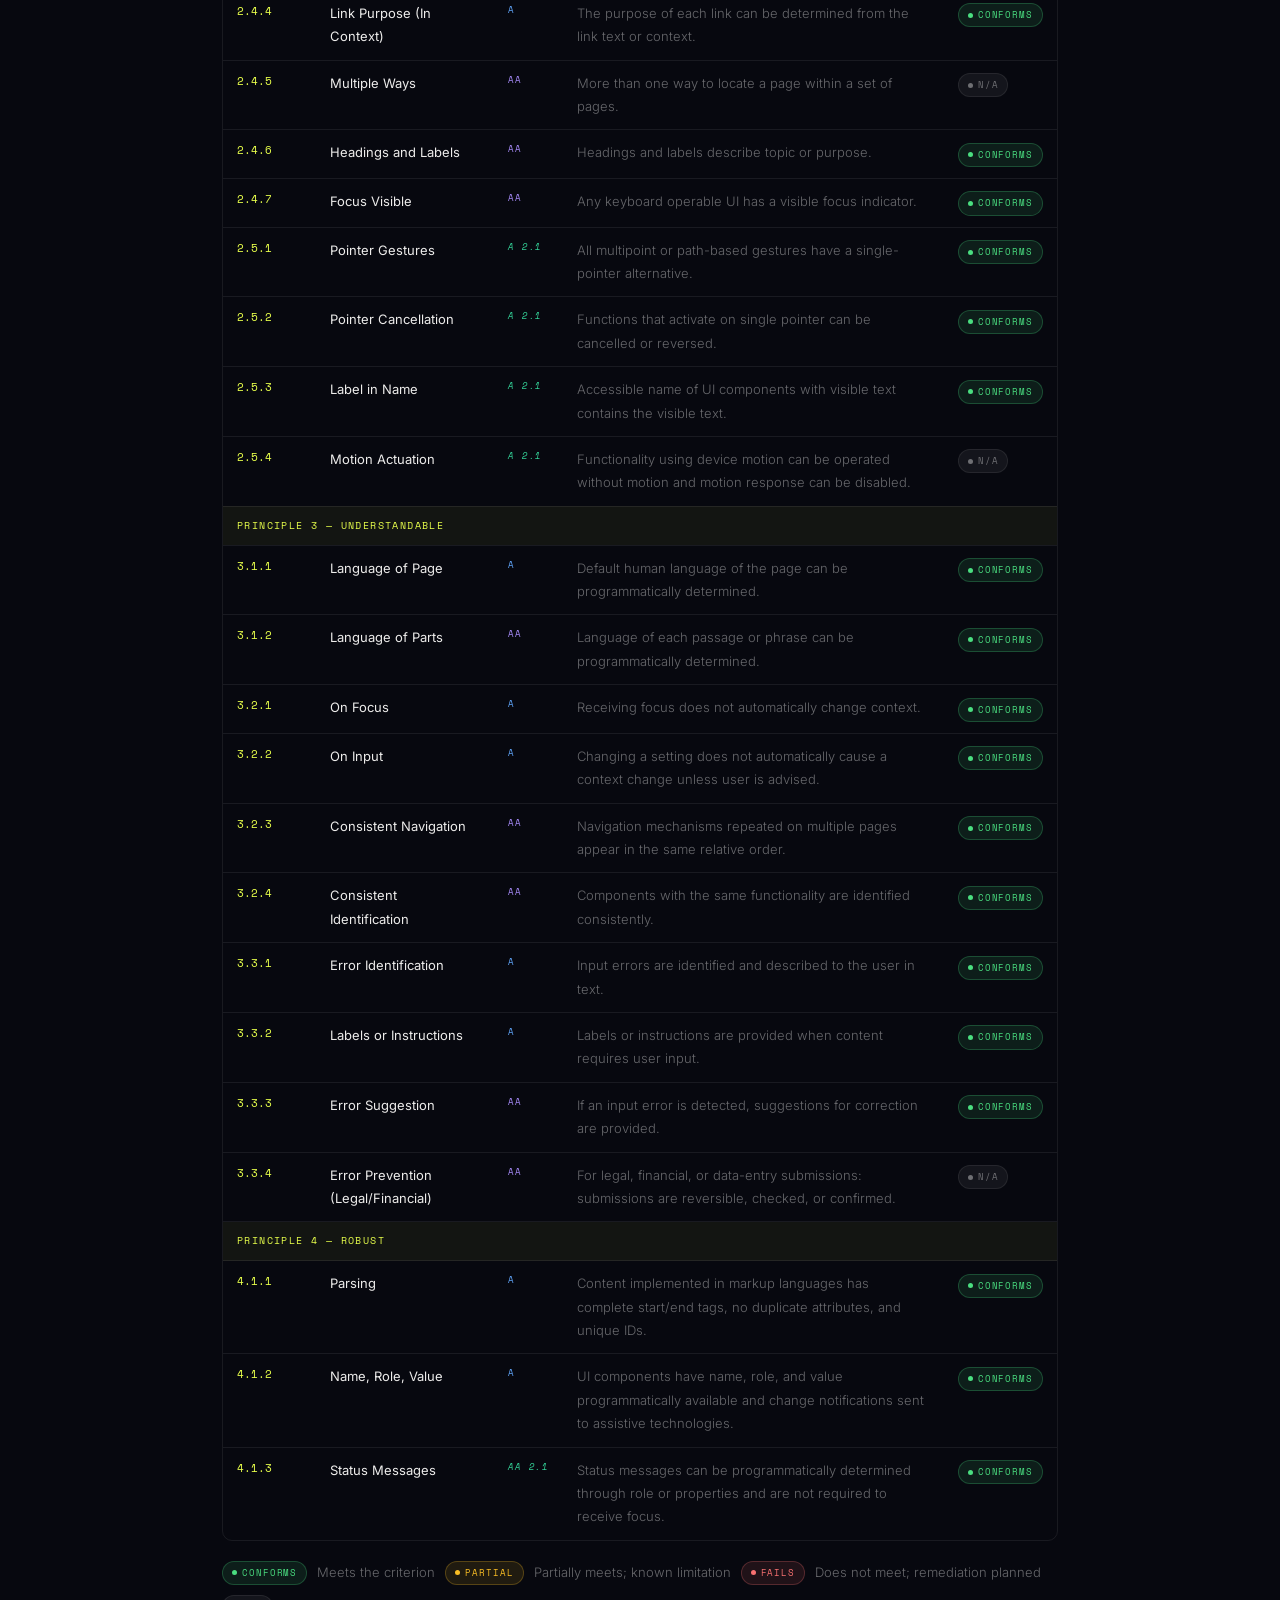
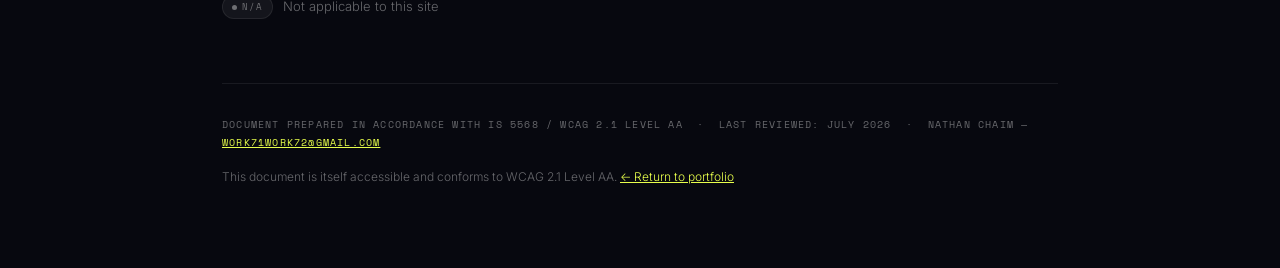
==== commit 5a304028: "Correct legal pages that described a site that no longer exists The accessibility statement was writ" ====
--- a/accessibility.html
+++ b/accessibility.html
@@ -3,9 +3,14 @@
 <head>
   <meta charset="UTF-8" />
   <meta name="viewport" content="width=device-width, initial-scale=1.0" />
-  <title>Accessibility Statement — Nathan Chaim</title>
-  <link rel="icon" href="/favicon.ico" sizes="48x48" />
-  <link rel="icon" type="image/png" sizes="192x192" href="/assets-opt/icon-192.png" />
+  <title>הצהרת נגישות — נתן חיים | Accessibility Statement</title>
+  <meta name="description" content="הצהרת הנגישות של אתר נתן חיים — רמת הנגישות, תקן ישראלי 5568 / WCAG 2.1 AA, מגבלות ידועות, ופרטי רכז הנגישות לפניות." />
+  <link rel="canonical" href="https://natanchaim.org/accessibility.html" />
+  <meta property="og:url" content="https://natanchaim.org/accessibility.html" />
+  <!-- Exactly one rel="icon". Google drops the favicon entirely when a page
+       declares several and any one of them misses its requirements, so the
+       .ico carries every size (16/32/48/96) on its own. -->
+  <link rel="icon" href="/favicon.ico" />
   <link rel="apple-touch-icon" href="/assets-opt/apple-touch-icon.png" />
   <link rel="preconnect" href="https://fonts.googleapis.com" />
   <link rel="preconnect" href="https://fonts.gstatic.com" crossorigin />
@@ -297,7 +302,7 @@
     <p>This website is built using HTML5, CSS3, and vanilla JavaScript. Accessibility relies on compatibility between the following technologies: HTML, WAI-ARIA, CSS, JavaScript, and assistive technologies (screen readers, keyboard-only navigation, switch access).</p>
 
     <h3>Scope of This Statement</h3>
-    <p>This statement covers the portfolio website accessible at its primary URL, including the homepage, visualizations gallery, websites gallery, videos section, about section, accessibility statement page, and all modal dialogs.</p>
+    <p>This statement covers the whole site at <strong>https://natanchaim.org</strong> — the homepage, how&nbsp;it&nbsp;works (<span lang="he" dir="rtl">איך זה עובד</span>), pricing (<span lang="he" dir="rtl">מחירים</span>), FAQ (<span lang="he" dir="rtl">שאלות נפוצות</span>), guides (<span lang="he" dir="rtl">מדריכים</span>), portfolio (<span lang="he" dir="rtl">תיק עבודות</span>) and its individual project pages, contact (<span lang="he" dir="rtl">בוא נדבר</span>) including the lead form, the privacy policy, and this statement. It does not cover the private admin area, which is not public.</p>
 
     <!-- Hebrew summary -->
     <div class="he-section" lang="he">
@@ -473,15 +478,7 @@
         <span class="feature-icon fail" aria-hidden="true">✗</span>
         <div>
           <div class="feature-title">Audio Description — Background Video (WCAG 1.2.5)</div>
-          <div class="feature-desc"><strong>Issue:</strong> The background video displayed on the homepage (particle animation) does not have an audio description. <strong>Mitigating factor:</strong> The background video is purely decorative and conveys no informational content — all meaningful content is available as text and images. The video does not supplement or replace any textual information. <strong>Classification:</strong> Decorative media — disproportionate burden to add audio description for a non-informational animation.</div>
-        </div>
-      </li>
-
-      <li class="feature-item">
-        <span class="feature-icon warn" aria-hidden="true">⚠</span>
-        <div>
-          <div class="feature-title">Cursor Proximity Text Effect (WCAG 1.4.13)</div>
-          <div class="feature-desc"><strong>Issue:</strong> The interactive letter-scaling effect in the hero section responds to mouse cursor proximity. On keyboard-only or touch devices, this effect does not activate. <strong>Impact:</strong> Visual enhancement only — the text content ("NATAN" and the tagline) is fully readable at its base state without any interaction. The effect is decorative and does not convey meaning. No information is lost when the effect is inactive.</div>
+          <div class="feature-desc"><strong>Issue:</strong> The background video displayed on the portfolio page does not have an audio description. <strong>Mitigating factor:</strong> The background video is purely decorative and conveys no informational content — all meaningful content is available as text and images. The video does not supplement or replace any textual information. <strong>Classification:</strong> Decorative media — disproportionate burden to add audio description for a non-informational animation.</div>
         </div>
       </li>
 
@@ -742,9 +739,9 @@
           <tr><td class="td-id">3.2.2</td><td class="td-name">On Input</td><td class="td-level level-a">A</td><td>Changing a setting does not automatically cause a context change unless user is advised.</td><td><span class="pill pill-ok">Conforms</span></td></tr>
           <tr><td class="td-id">3.2.3</td><td class="td-name">Consistent Navigation</td><td class="td-level level-aa">AA</td><td>Navigation mechanisms repeated on multiple pages appear in the same relative order.</td><td><span class="pill pill-ok">Conforms</span></td></tr>
           <tr><td class="td-id">3.2.4</td><td class="td-name">Consistent Identification</td><td class="td-level level-aa">AA</td><td>Components with the same functionality are identified consistently.</td><td><span class="pill pill-ok">Conforms</span></td></tr>
-          <tr><td class="td-id">3.3.1</td><td class="td-name">Error Identification</td><td class="td-level level-a">A</td><td>Input errors are identified and described to the user in text.</td><td><span class="pill pill-na">N/A</span></td></tr>
-          <tr><td class="td-id">3.3.2</td><td class="td-name">Labels or Instructions</td><td class="td-level level-a">A</td><td>Labels or instructions are provided when content requires user input.</td><td><span class="pill pill-na">N/A</span></td></tr>
-          <tr><td class="td-id">3.3.3</td><td class="td-name">Error Suggestion</td><td class="td-level level-aa">AA</td><td>If an input error is detected, suggestions for correction are provided.</td><td><span class="pill pill-na">N/A</span></td></tr>
+          <tr><td class="td-id">3.3.1</td><td class="td-name">Error Identification</td><td class="td-level level-a">A</td><td>Input errors are identified and described to the user in text.</td><td><span class="pill pill-ok">Conforms</span></td></tr>
+          <tr><td class="td-id">3.3.2</td><td class="td-name">Labels or Instructions</td><td class="td-level level-a">A</td><td>Labels or instructions are provided when content requires user input.</td><td><span class="pill pill-ok">Conforms</span></td></tr>
+          <tr><td class="td-id">3.3.3</td><td class="td-name">Error Suggestion</td><td class="td-level level-aa">AA</td><td>If an input error is detected, suggestions for correction are provided.</td><td><span class="pill pill-ok">Conforms</span></td></tr>
           <tr><td class="td-id">3.3.4</td><td class="td-name">Error Prevention (Legal/Financial)</td><td class="td-level level-aa">AA</td><td>For legal, financial, or data-entry submissions: submissions are reversible, checked, or confirmed.</td><td><span class="pill pill-na">N/A</span></td></tr>
 
           <!-- PRINCIPLE 4: ROBUST -->
@@ -768,7 +765,7 @@
   <footer style="margin-top:64px;padding-top:32px;border-top:0.5px solid var(--border);">
     <p style="font-family:var(--mono);font-size:10px;letter-spacing:0.12em;text-transform:uppercase;color:var(--muted);">
       Document prepared in accordance with IS 5568 / WCAG 2.1 Level AA &nbsp;·&nbsp;
-      Last reviewed: June 2026 &nbsp;·&nbsp;
+      Last reviewed: July 2026 &nbsp;·&nbsp;
       Nathan Chaim &mdash; <a href="mailto:work71work72@gmail.com">work71work72@gmail.com</a>
     </p>
     <p style="margin-top:10px;font-size:12px;color:var(--muted);">
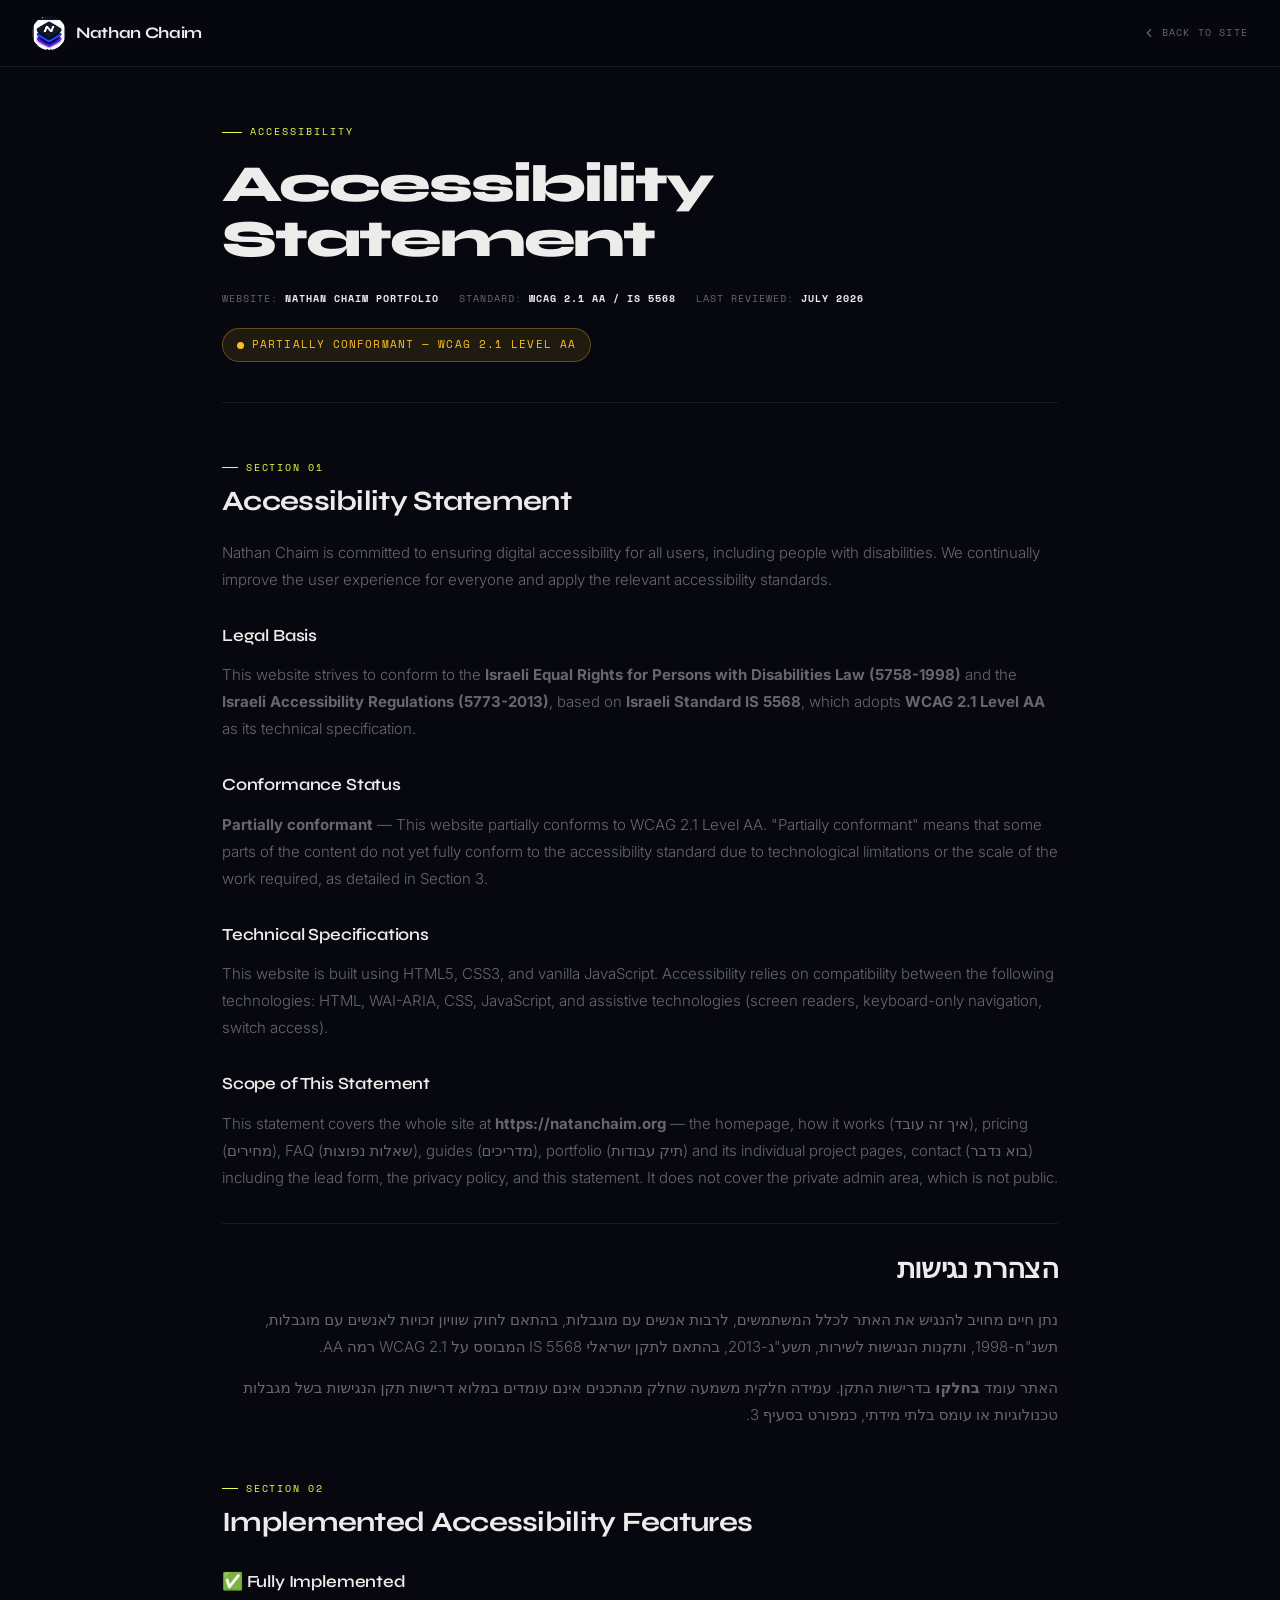
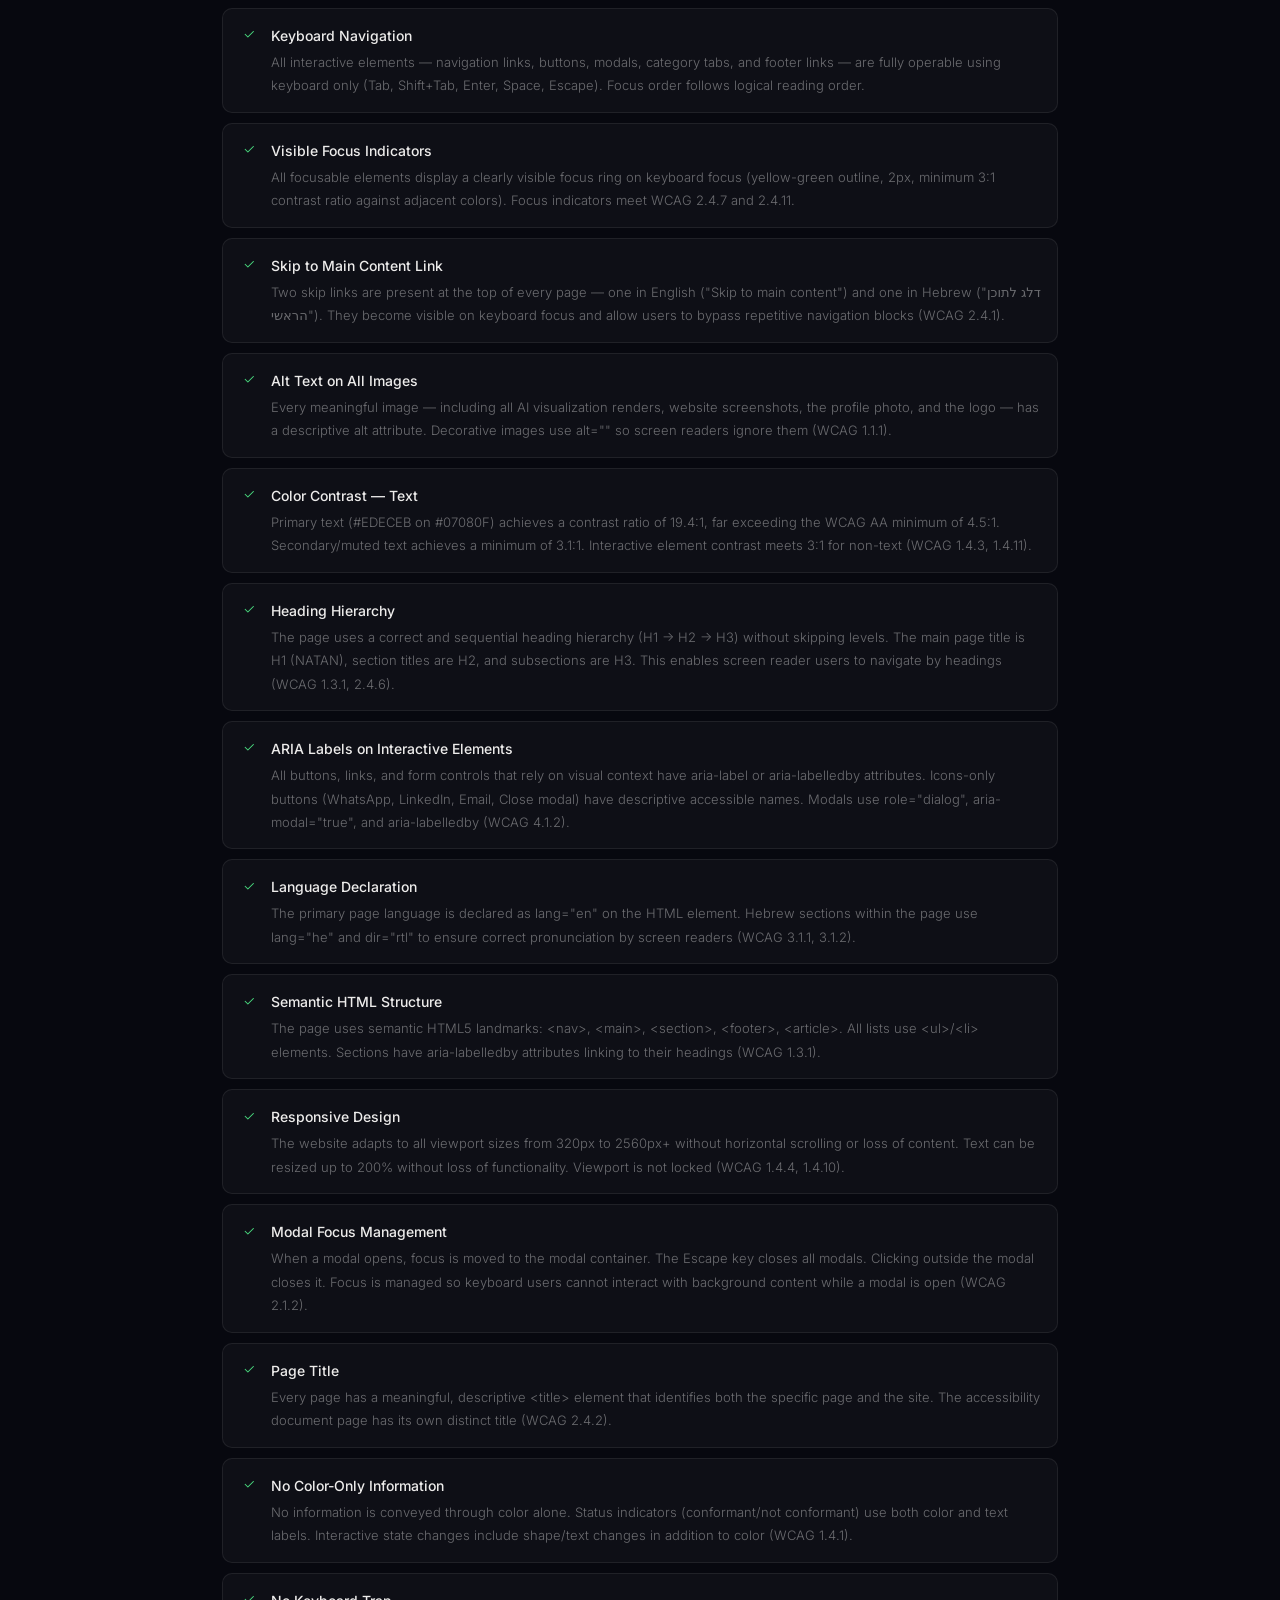
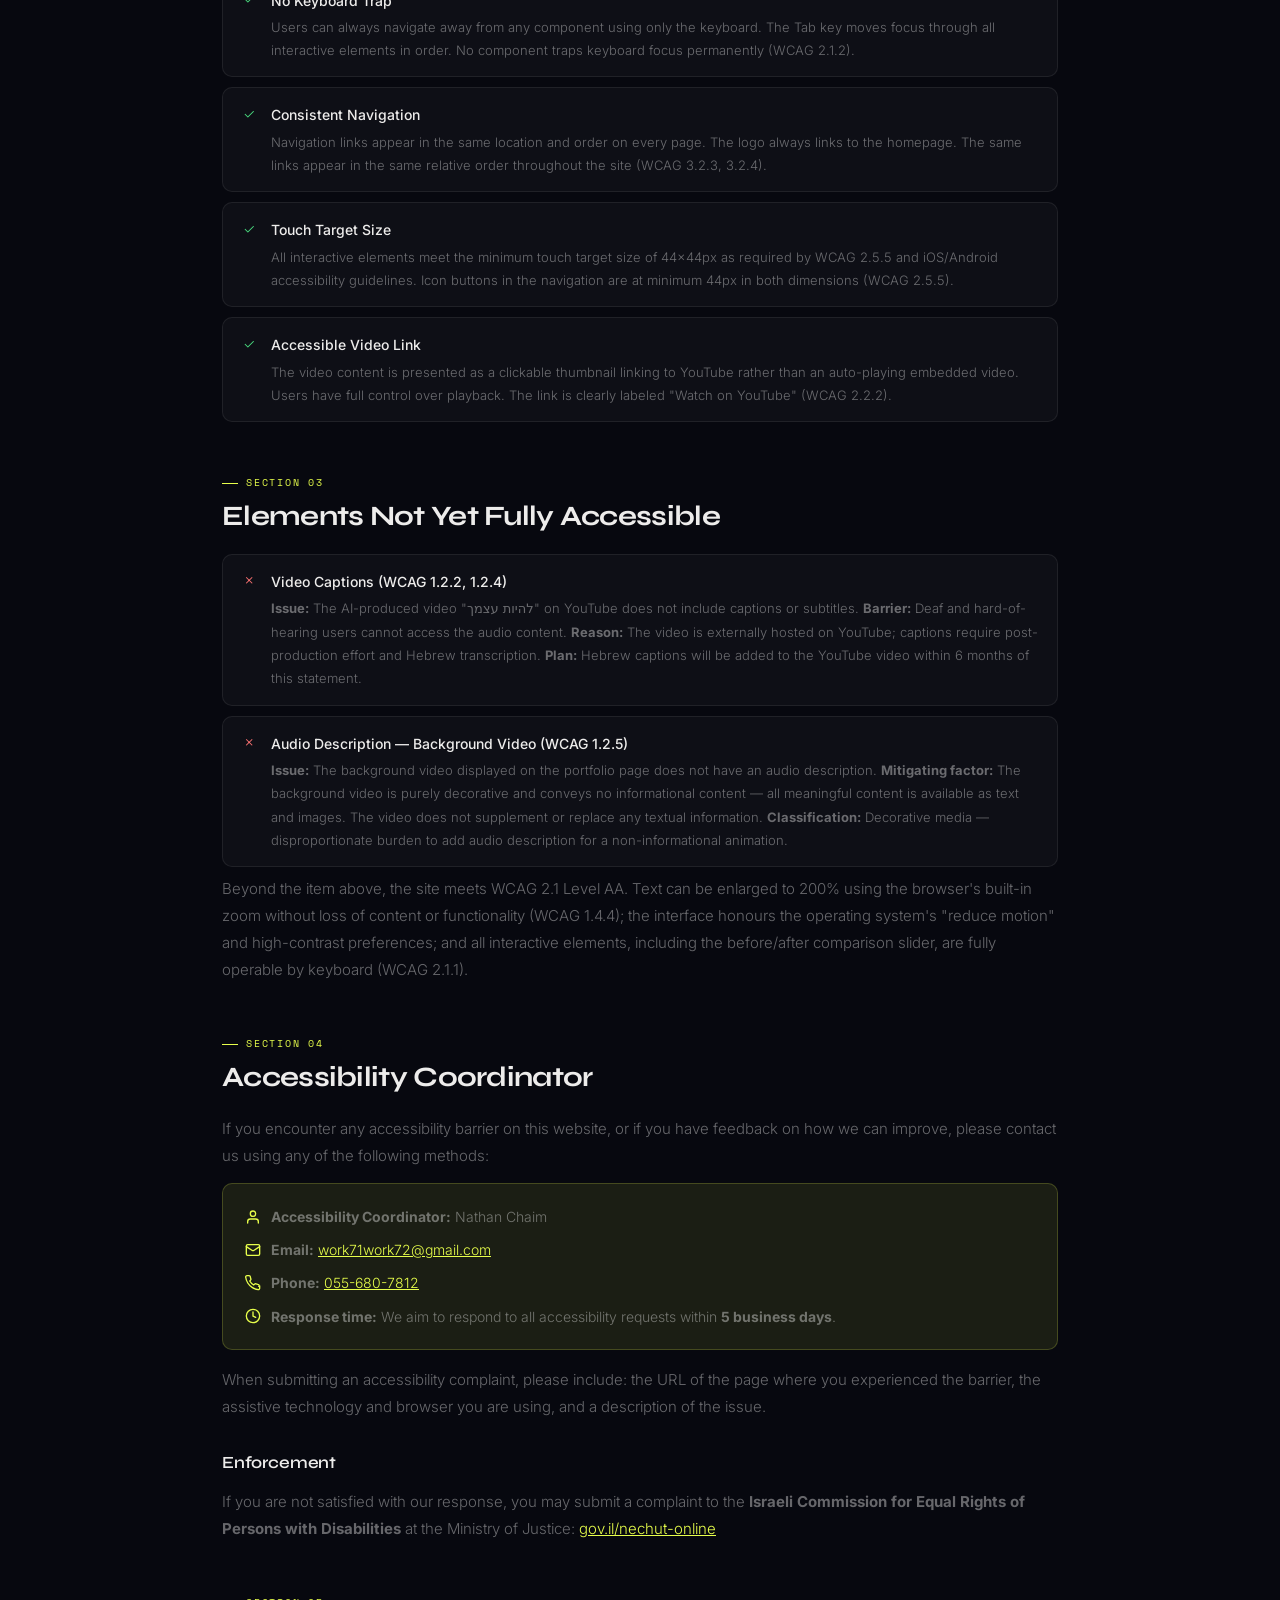
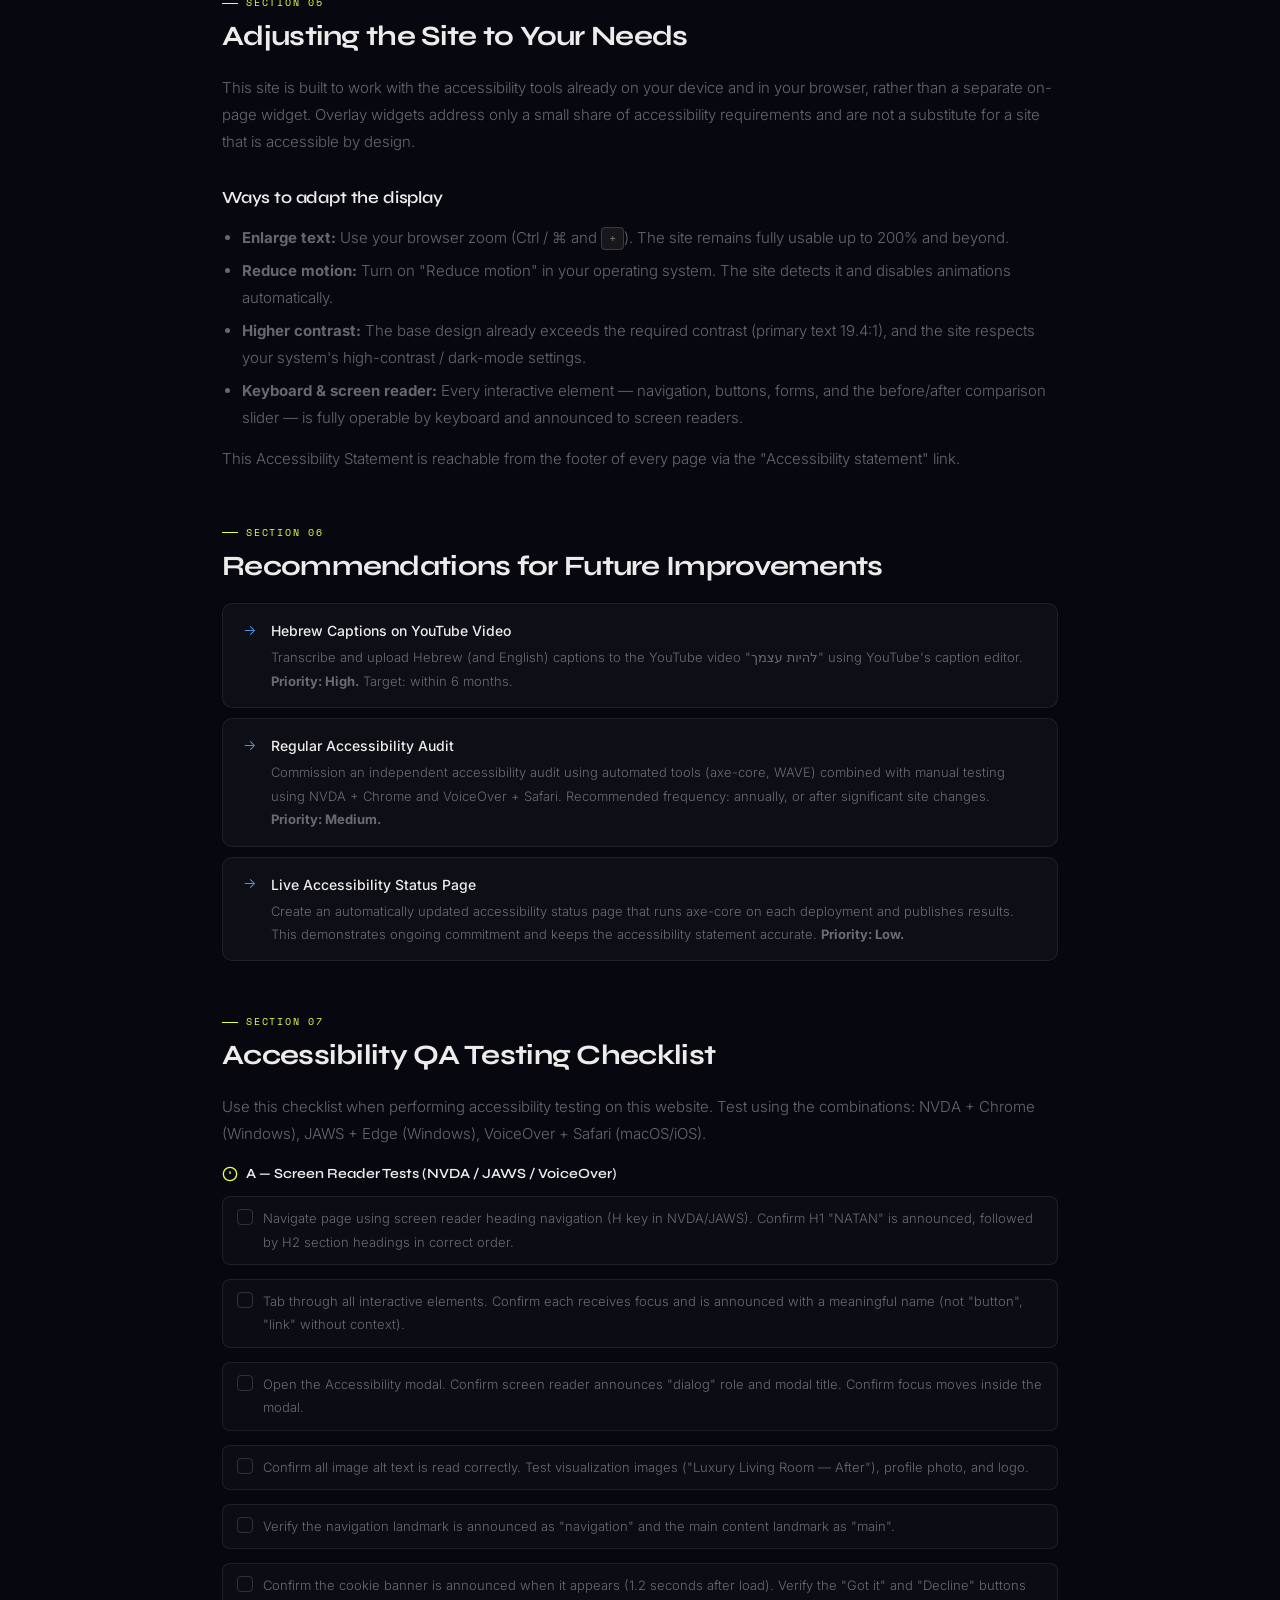
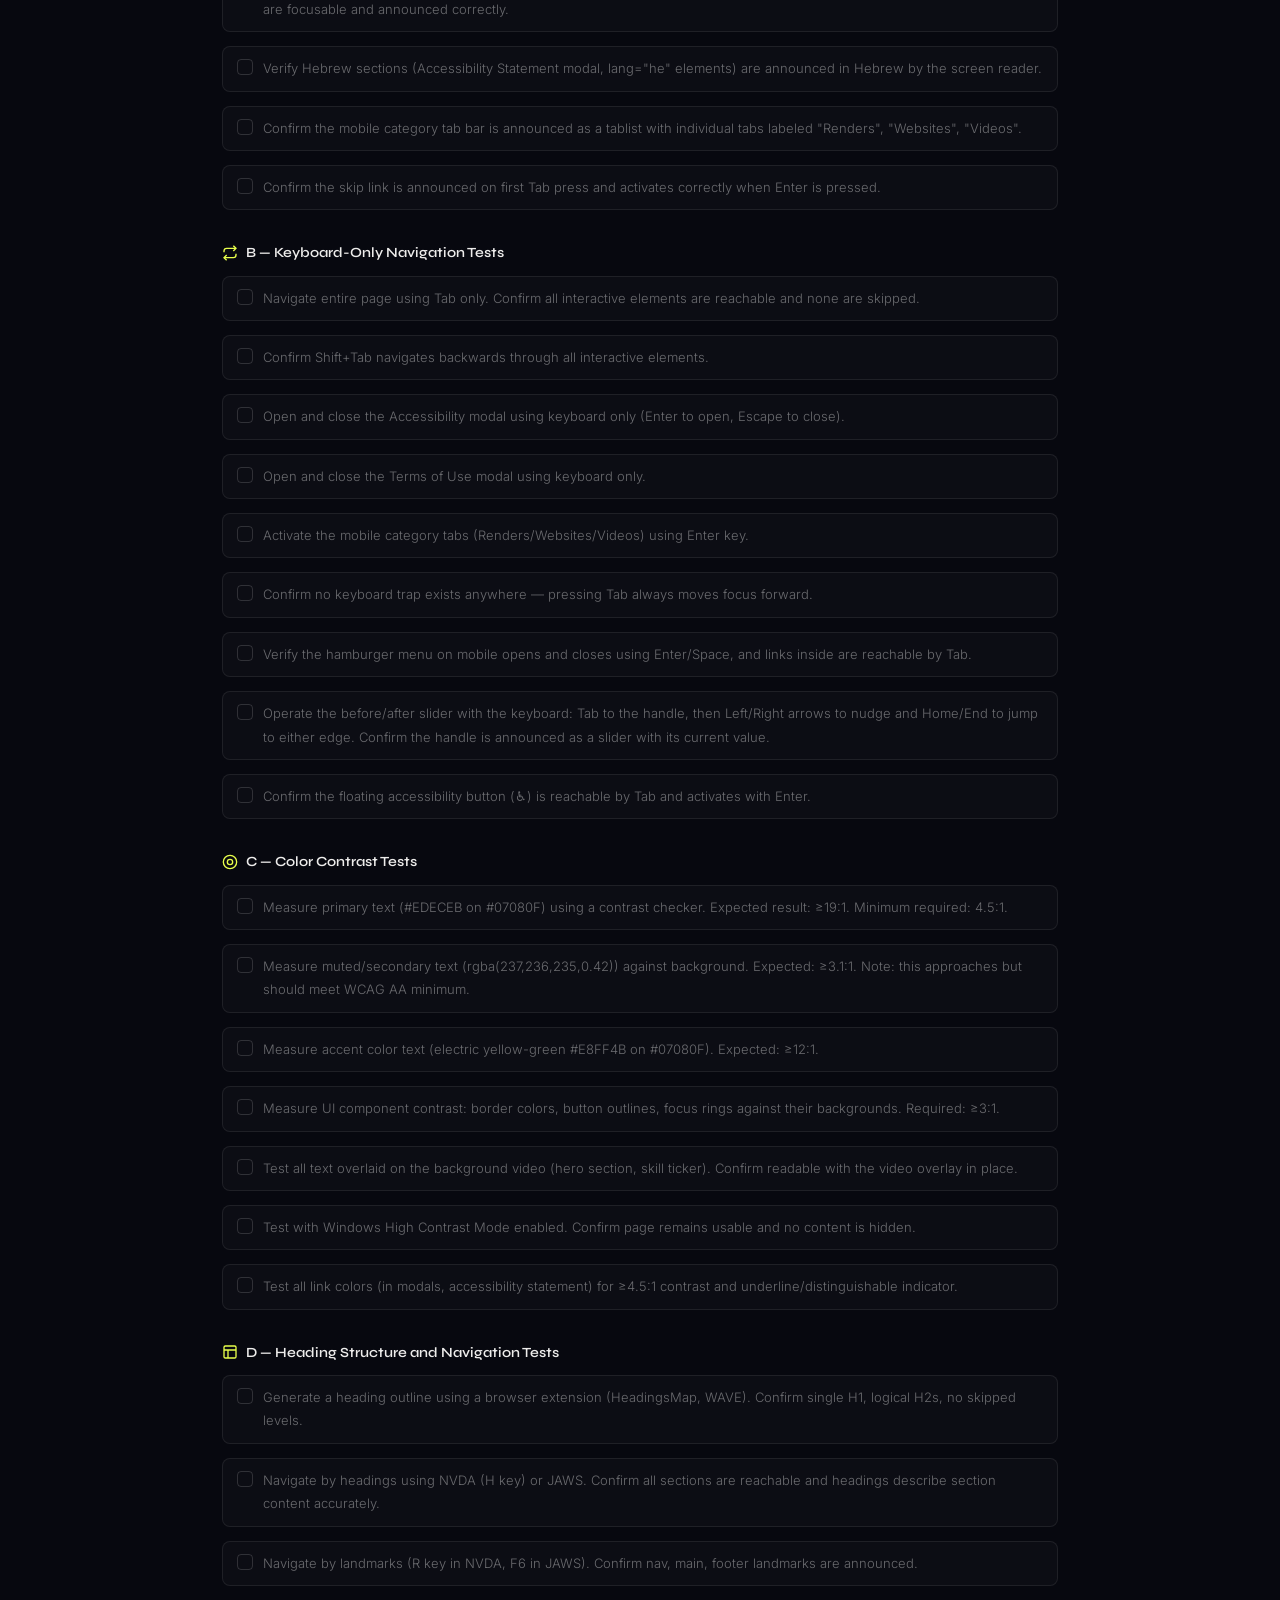
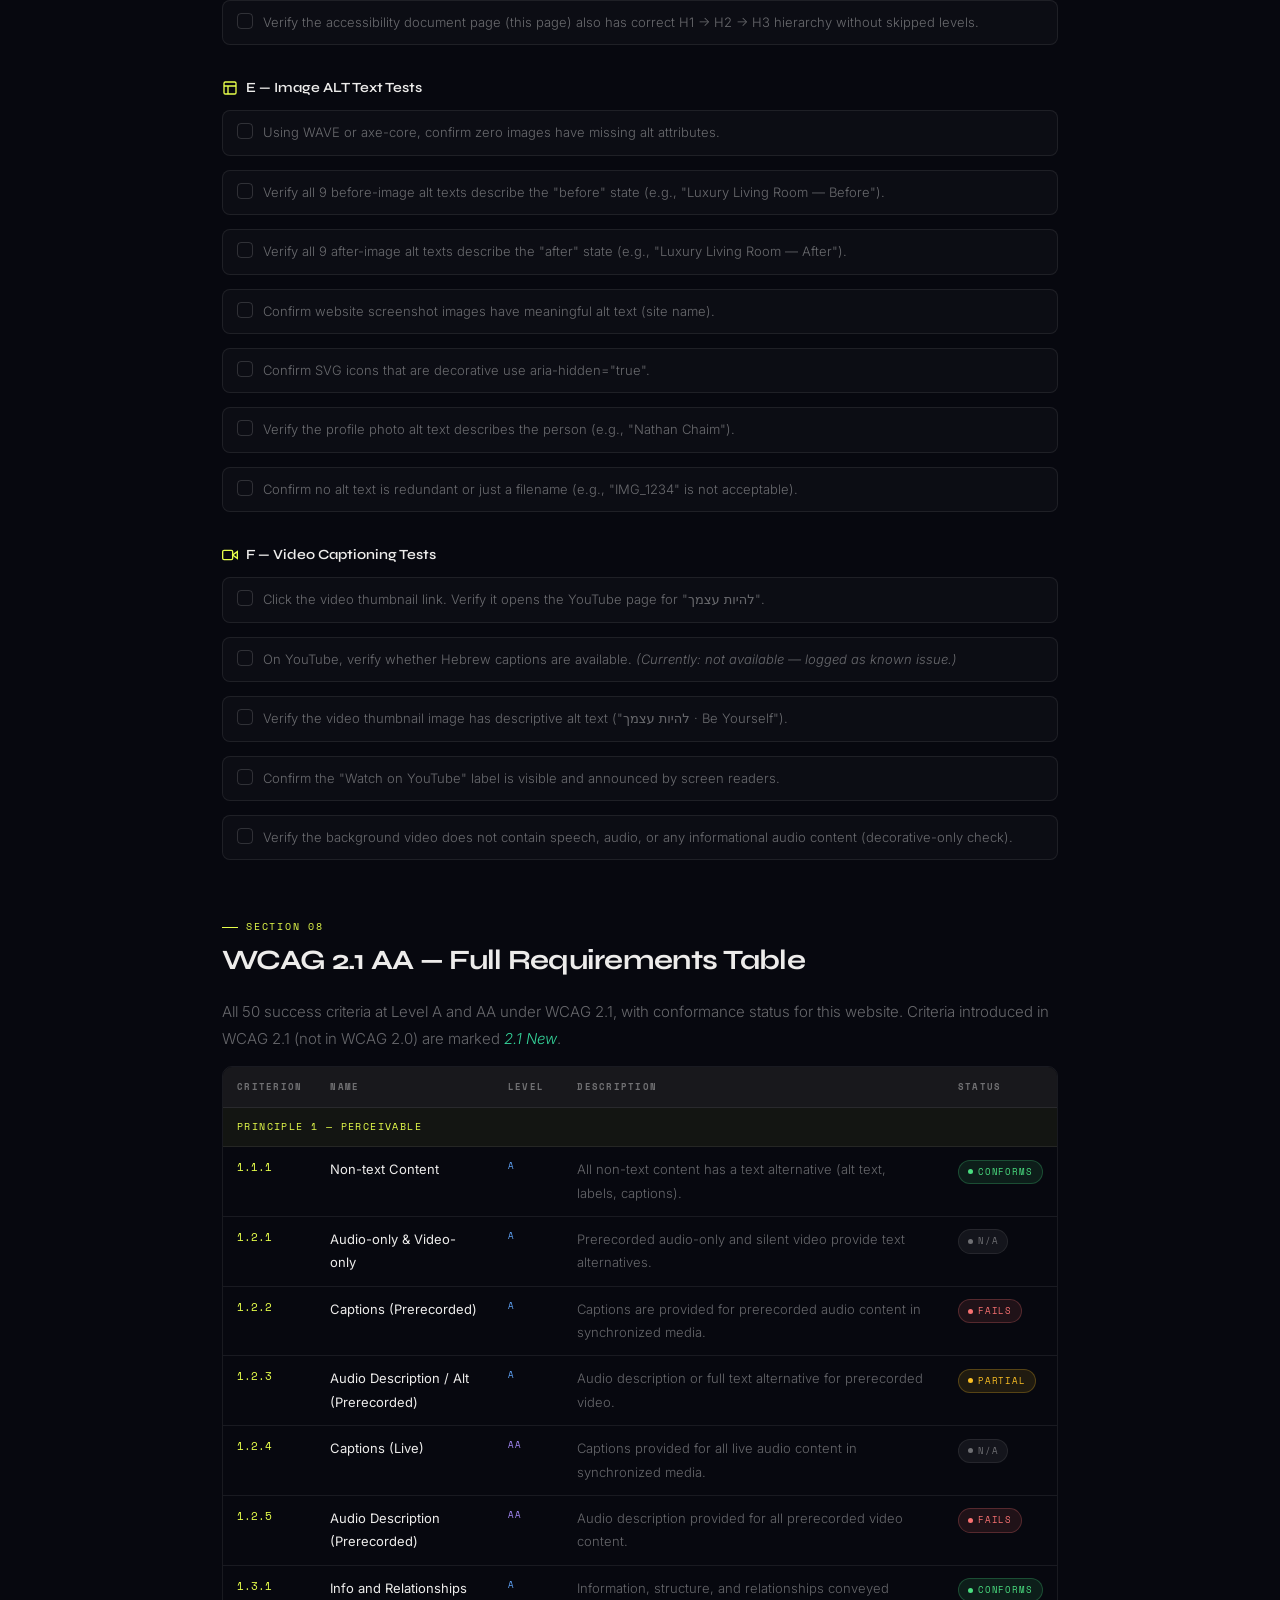
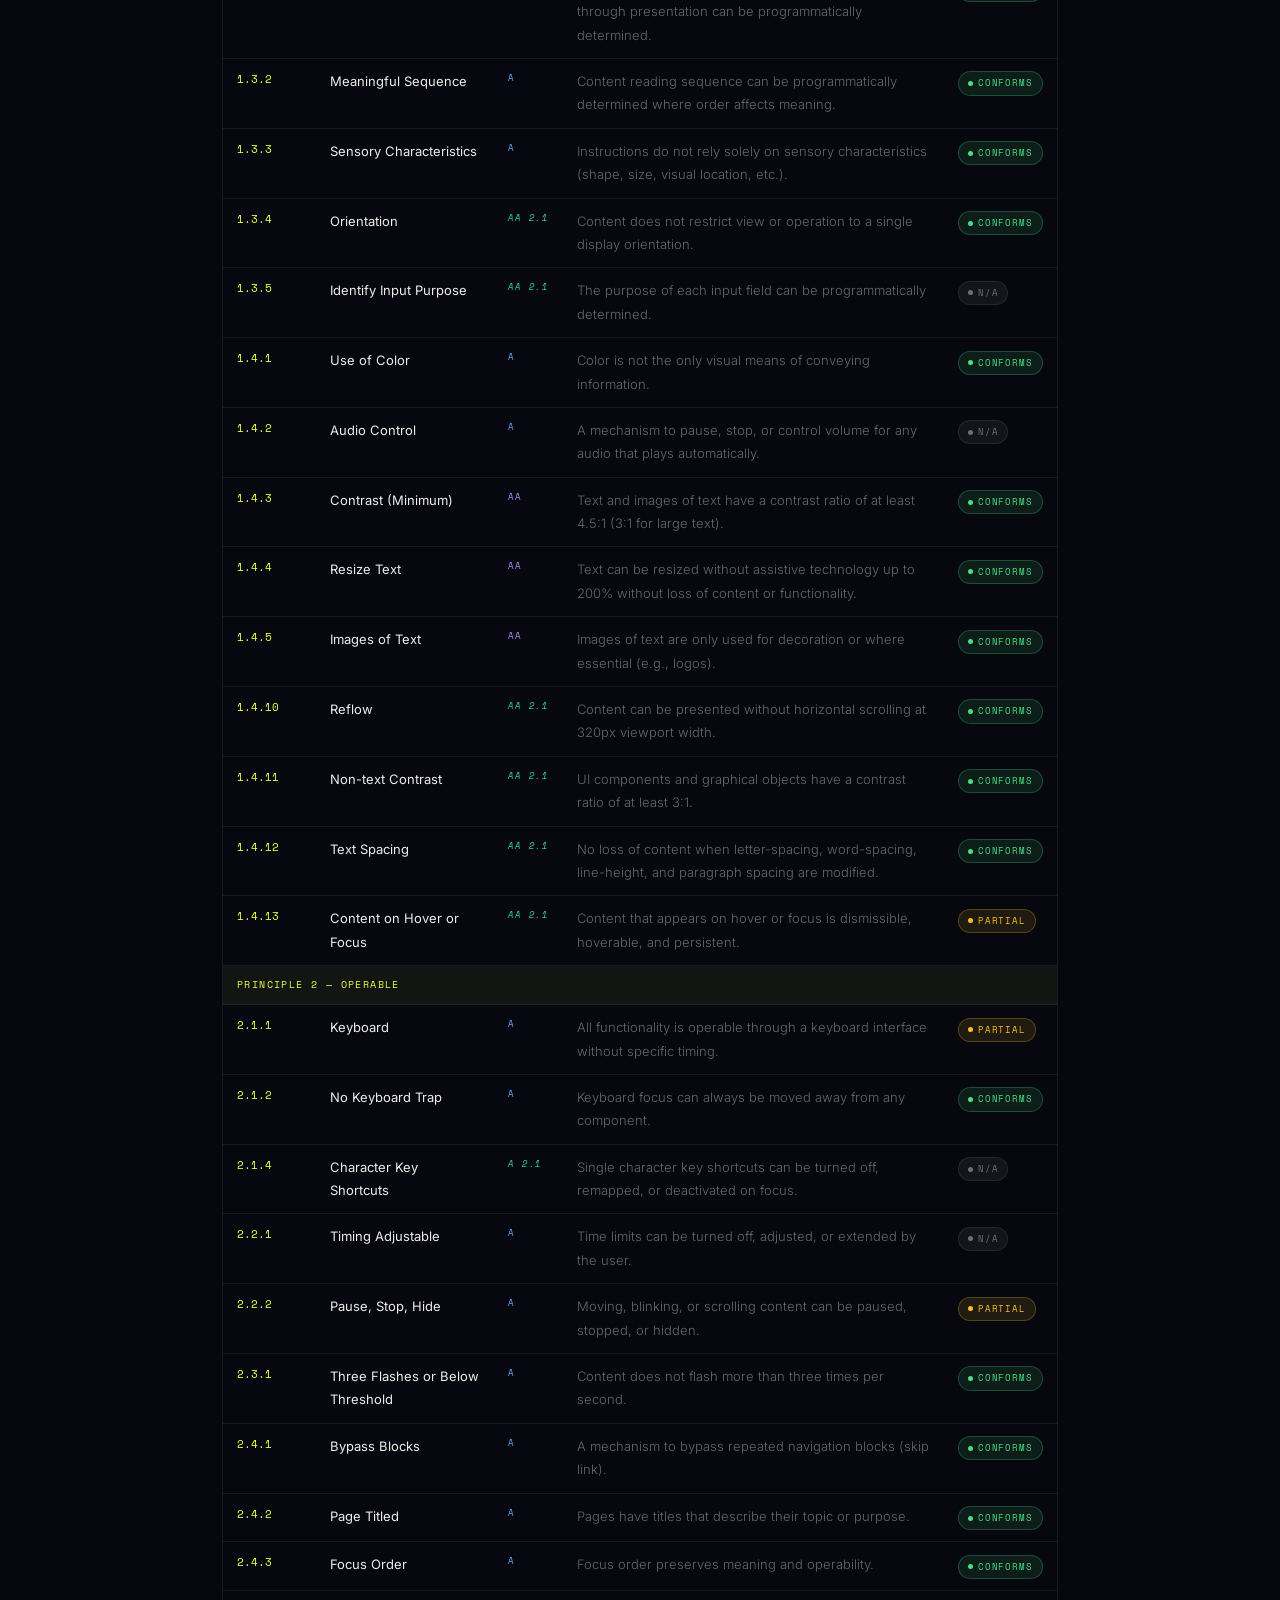
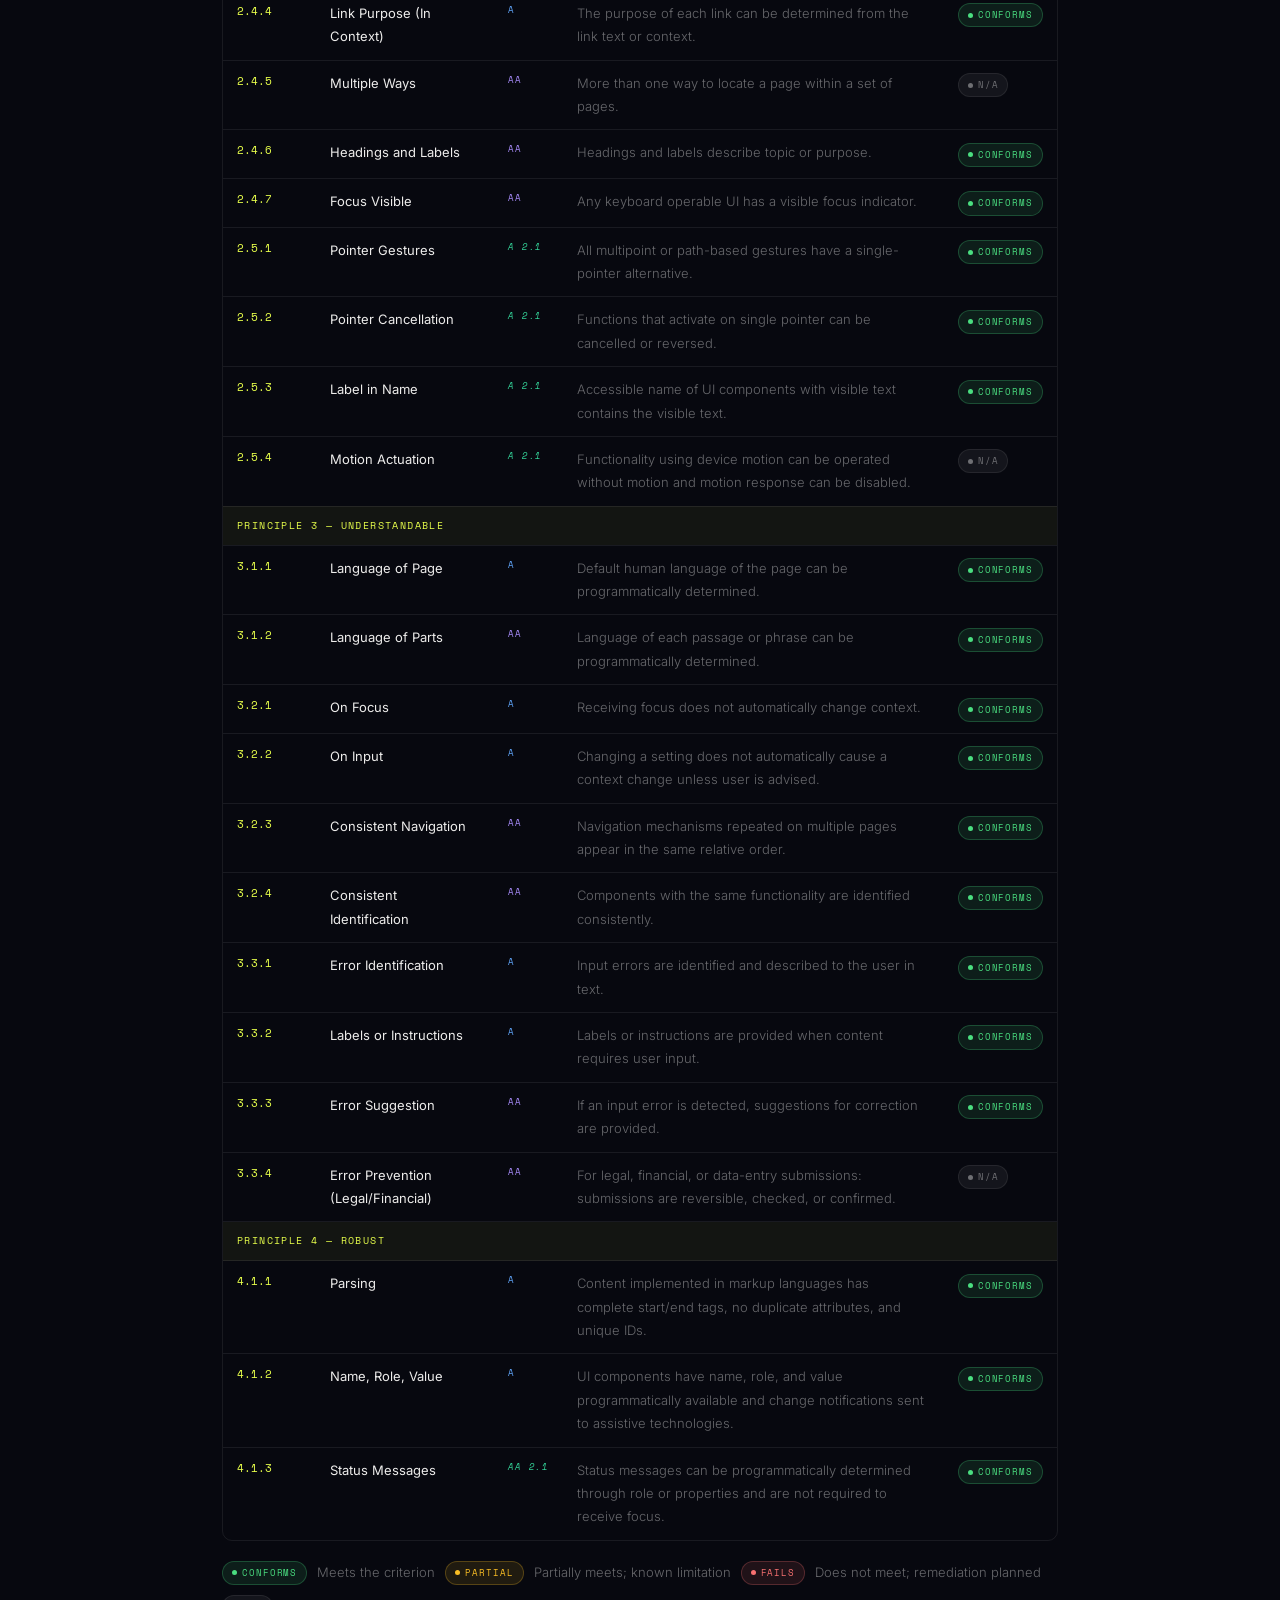
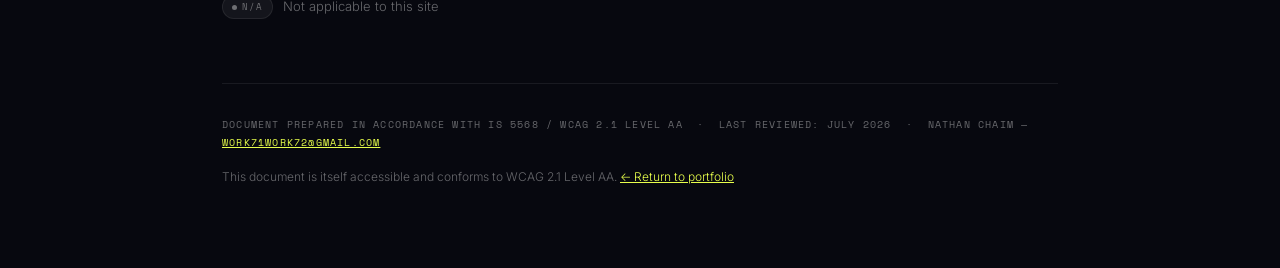
==== commit 09bae998: "New logo everywhere, and the scroll animation shelved Three things Natan asked for, plus the cache p" ====
--- a/accessibility.html
+++ b/accessibility.html
@@ -1,781 +1,781 @@
-<!DOCTYPE html>
-<html lang="en">
-<head>
-  <meta charset="UTF-8" />
-  <meta name="viewport" content="width=device-width, initial-scale=1.0" />
-  <title>הצהרת נגישות — נתן חיים | Accessibility Statement</title>
-  <meta name="description" content="הצהרת הנגישות של אתר נתן חיים — רמת הנגישות, תקן ישראלי 5568 / WCAG 2.1 AA, מגבלות ידועות, ופרטי רכז הנגישות לפניות." />
-  <link rel="canonical" href="https://natanchaim.org/accessibility.html" />
-  <meta property="og:url" content="https://natanchaim.org/accessibility.html" />
-  <!-- Exactly one rel="icon". Google drops the favicon entirely when a page
-       declares several and any one of them misses its requirements, so the
-       .ico carries every size (16/32/48/96) on its own. -->
-  <link rel="icon" href="/favicon.ico" />
-  <link rel="apple-touch-icon" href="/assets-opt/apple-touch-icon.png" />
-  <link rel="preconnect" href="https://fonts.googleapis.com" />
-  <link rel="preconnect" href="https://fonts.gstatic.com" crossorigin />
-  <link href="https://fonts.googleapis.com/css2?family=Syne:wght@400;600;700;800&family=Space+Mono:wght@400;700&family=Inter:wght@300;400;500&display=swap" rel="stylesheet" />
-  <style>
-    :root {
-      --black:   #07080f;
-      --surface: #111114;
-      --surface2:#18181C;
-      --white:   #EDECEB;
-      --muted:   rgba(237,236,235,0.42);
-      --accent:  #E8FF4B;
-      --accent-dim: rgba(232,255,75,0.09);
-      --border:  rgba(237,236,235,0.08);
-      --border-2:rgba(237,236,235,0.16);
-      --radius:  10px;
-      --mono: "Space Mono", monospace;
-      --sans: "Syne", system-ui, sans-serif;
-      --body: "Inter", system-ui, sans-serif;
-
-      /* Status colours */
-      --ok:   #4ade80;
-      --warn: #fbbf24;
-      --fail: #f87171;
-      --na:   rgba(237,236,235,0.25);
-    }
-    *, *::before, *::after { box-sizing: border-box; margin: 0; padding: 0; }
-    html { scroll-behavior: smooth; }
-    body {
-      background: var(--black);
-      color: var(--white);
-      font-family: var(--body);
-      font-size: 15px;
-      font-weight: 300;
-      line-height: 1.8;
-      -webkit-font-smoothing: antialiased;
-    }
-    a { color: var(--accent); text-decoration: underline; }
-    a:hover { opacity: 0.8; }
-    a:focus-visible { outline: 2px solid var(--accent); outline-offset: 3px; border-radius: 2px; }
-
-    /* Skip link */
-    .skip-link {
-      position: fixed; top: -100%; left: 20px; z-index: 9999;
-      background: var(--accent); color: var(--black);
-      font-family: var(--sans); font-weight: 700; font-size: 13px;
-      padding: 10px 20px; border-radius: 0 0 8px 8px;
-      text-decoration: none; transition: top 200ms ease;
-    }
-    .skip-link:focus { top: 0; }
-
-    /* Nav */
-    .doc-nav {
-      display: flex; align-items: center; justify-content: space-between;
-      padding: 16px 32px;
-      border-bottom: 0.5px solid var(--border);
-      background: rgba(7,8,15,0.9);
-      backdrop-filter: blur(12px);
-      position: sticky; top: 0; z-index: 10;
-    }
-    .doc-nav-logo {
-      font-family: var(--sans); font-size: 16px; font-weight: 700;
-      letter-spacing: -0.02em; text-decoration: none; color: var(--white);
-      display: flex; align-items: center; gap: 10px;
-    }
-    .doc-nav-logo img { height: 34px; width: 34px; border-radius: 50%; object-fit: cover; object-position: center 8%; }
-    .doc-nav-back {
-      font-family: var(--mono); font-size: 10px; letter-spacing: 0.12em;
-      text-transform: uppercase; color: var(--muted); text-decoration: none;
-      display: flex; align-items: center; gap: 6px;
-      transition: color 150ms;
-    }
-    .doc-nav-back:hover { color: var(--accent); }
-
-    /* Main layout */
-    .doc-wrap {
-      max-width: 900px; margin: 0 auto;
-      padding: 56px 32px 80px;
-    }
-
-    /* Document header */
-    .doc-header { margin-bottom: 56px; padding-bottom: 40px; border-bottom: 0.5px solid var(--border); }
-    .doc-label {
-      font-family: var(--mono); font-size: 10px; letter-spacing: 0.2em;
-      text-transform: uppercase; color: var(--accent); margin-bottom: 16px;
-      display: flex; align-items: center; gap: 8px;
-    }
-    .doc-label::before { content: ""; display: block; width: 20px; height: 1px; background: var(--accent); }
-    .doc-title {
-      font-family: var(--sans); font-size: clamp(32px, 5vw, 52px);
-      font-weight: 800; letter-spacing: -0.04em; line-height: 1.05;
-      color: var(--white); margin-bottom: 16px;
-    }
-    .doc-meta {
-      display: flex; flex-wrap: wrap; gap: 20px; margin-top: 24px;
-    }
-    .doc-meta-item {
-      font-family: var(--mono); font-size: 10px; letter-spacing: 0.1em;
-      color: var(--muted); text-transform: uppercase;
-    }
-    .doc-meta-item strong { color: var(--white); }
-
-    /* Status badge */
-    .status-badge {
-      display: inline-flex; align-items: center; gap: 8px;
-      font-family: var(--mono); font-size: 11px; letter-spacing: 0.1em;
-      text-transform: uppercase; padding: 6px 14px; border-radius: 100px;
-      margin-top: 20px;
-    }
-    .status-badge.partial {
-      background: rgba(251,191,36,0.1); border: 0.5px solid rgba(251,191,36,0.3);
-      color: #fbbf24;
-    }
-    .status-dot { width: 7px; height: 7px; border-radius: 50%; background: currentColor; }
-
-    /* Sections */
-    .doc-section { margin-bottom: 52px; }
-    .section-num {
-      font-family: var(--mono); font-size: 10px; letter-spacing: 0.18em;
-      color: var(--accent); text-transform: uppercase; margin-bottom: 8px;
-      display: flex; align-items: center; gap: 8px;
-    }
-    .section-num::before { content: ""; width: 16px; height: 1px; background: var(--accent); }
-    h2 {
-      font-family: var(--sans); font-size: clamp(20px, 3vw, 28px);
-      font-weight: 700; letter-spacing: -0.025em; color: var(--white);
-      margin-bottom: 20px; line-height: 1.2;
-    }
-    h3 {
-      font-family: var(--sans); font-size: 17px; font-weight: 600;
-      letter-spacing: -0.01em; color: var(--white); margin: 28px 0 10px;
-    }
-    h3:first-child { margin-top: 0; }
-    p { color: var(--muted); margin-bottom: 14px; }
-    p:last-child { margin-bottom: 0; }
-
-    /* Feature list */
-    .feature-list { list-style: none; display: flex; flex-direction: column; gap: 10px; }
-    .feature-item {
-      display: flex; align-items: flex-start; gap: 12px;
-      background: rgba(255,255,255,0.03); border: 0.5px solid var(--border);
-      border-radius: var(--radius); padding: 14px 16px;
-    }
-    .feature-icon {
-      width: 20px; height: 20px; flex-shrink: 0; margin-top: 1px;
-      font-size: 14px; display: flex; align-items: center; justify-content: center;
-    }
-    .feature-icon.ok   { color: var(--ok); }
-    .feature-icon.warn { color: var(--warn); }
-    .feature-icon.fail { color: var(--fail); }
-    .feature-title { font-weight: 500; color: var(--white); font-size: 14px; }
-    .feature-desc  { font-size: 13px; color: var(--muted); margin-top: 3px; }
-
-    /* Tables */
-    .doc-table-wrap { overflow-x: auto; margin-top: 4px; border-radius: var(--radius); border: 0.5px solid var(--border); }
-    table { width: 100%; border-collapse: collapse; font-size: 13px; }
-    thead { background: var(--surface2); }
-    th {
-      font-family: var(--mono); font-size: 9px; letter-spacing: 0.14em;
-      text-transform: uppercase; color: var(--muted); padding: 12px 14px;
-      text-align: left; border-bottom: 0.5px solid var(--border); white-space: nowrap;
-    }
-    td { padding: 11px 14px; border-bottom: 0.5px solid var(--border); color: var(--muted); vertical-align: top; }
-    tr:last-child td { border-bottom: none; }
-    tr:hover td { background: rgba(255,255,255,0.015); }
-    .td-id { font-family: var(--mono); font-size: 11px; color: var(--accent); white-space: nowrap; }
-    .td-name { color: var(--white); font-weight: 400; }
-    .td-level {
-      font-family: var(--mono); font-size: 9px; letter-spacing: 0.1em;
-      text-transform: uppercase; white-space: nowrap;
-    }
-    .level-a   { color: #60a5fa; }
-    .level-aa  { color: #a78bfa; }
-    .level-21  { color: #34d399; font-style: italic; }
-
-    /* Status pill */
-    .pill {
-      display: inline-flex; align-items: center; gap: 5px;
-      font-family: var(--mono); font-size: 9px; letter-spacing: 0.1em;
-      text-transform: uppercase; padding: 3px 9px; border-radius: 100px;
-      white-space: nowrap;
-    }
-    .pill-ok   { background: rgba(74,222,128,0.1); color: var(--ok);   border: 0.5px solid rgba(74,222,128,0.25); }
-    .pill-warn { background: rgba(251,191,36,0.1); color: var(--warn); border: 0.5px solid rgba(251,191,36,0.25); }
-    .pill-fail { background: rgba(248,113,113,0.1);color: var(--fail); border: 0.5px solid rgba(248,113,113,0.25); }
-    .pill-na   { background: rgba(237,236,235,0.06); color: var(--muted); border: 0.5px solid var(--border); }
-    .pill::before { content: ""; width: 5px; height: 5px; border-radius: 50%; background: currentColor; }
-
-    /* Checklist */
-    .checklist { display: flex; flex-direction: column; gap: 8px; }
-    .check-group { margin-bottom: 24px; }
-    .check-group-title {
-      font-family: var(--sans); font-size: 14px; font-weight: 600;
-      color: var(--white); margin-bottom: 10px;
-      display: flex; align-items: center; gap: 8px;
-    }
-    .check-item {
-      display: flex; align-items: flex-start; gap: 10px;
-      padding: 10px 14px; background: rgba(255,255,255,0.025);
-      border: 0.5px solid var(--border); border-radius: 8px;
-      margin-bottom: 6px;
-    }
-    .check-box {
-      width: 16px; height: 16px; border: 1.5px solid var(--border-2);
-      border-radius: 4px; flex-shrink: 0; margin-top: 2px;
-    }
-    .check-text { font-size: 13px; color: var(--muted); }
-    .check-text strong { color: var(--white); font-weight: 500; }
-
-    /* Contact card */
-    .contact-card {
-      background: var(--accent-dim); border: 0.5px solid rgba(232,255,75,0.2);
-      border-radius: var(--radius); padding: 20px 22px;
-      display: flex; flex-direction: column; gap: 8px;
-    }
-    .contact-row { display: flex; align-items: center; gap: 10px; font-size: 14px; color: var(--muted); }
-    .contact-row svg { flex-shrink: 0; color: var(--accent); }
-    .contact-row a { color: var(--accent); }
-
-    /* RTL Hebrew section */
-    .he-section { direction: rtl; text-align: right; margin-top: 32px; padding-top: 28px; border-top: 0.5px solid var(--border); }
-    .he-section h2, .he-section h3 { font-family: "Arial", sans-serif; }
-
-    /* Print */
-    @media print {
-      body { background: white; color: black; }
-      .doc-nav { position: static; }
-      .skip-link { display: none; }
-    }
-
-    /* Mobile */
-    @media (max-width: 640px) {
-      .doc-wrap { padding: 40px 20px 60px; }
-      .doc-nav  { padding: 14px 20px; }
-      th, td    { padding: 9px 10px; }
-    }
-  </style>
-</head>
-<body>
-
-<a href="#main-content" class="skip-link">Skip to main content</a>
-
-<!-- Nav -->
-<nav class="doc-nav" aria-label="Document navigation">
-  <a href="index.html" class="doc-nav-logo">
-    <img src="assets/logo.png" alt="Nathan Chaim logo" />
-    Nathan Chaim
-  </a>
-  <a href="index.html" class="doc-nav-back" aria-label="Back to portfolio">
-    <svg width="14" height="14" viewBox="0 0 24 24" fill="none" stroke="currentColor" stroke-width="2" stroke-linecap="round"><polyline points="15 18 9 12 15 6"/></svg>
-    Back to site
-  </a>
-</nav>
-
-<main id="main-content">
-<div class="doc-wrap">
-
-  <!-- ── Header ──────────────────────────────────────────── -->
-  <header class="doc-header">
-    <div class="doc-label">Accessibility</div>
-    <h1 class="doc-title">Accessibility<br>Statement</h1>
-    <div class="doc-meta">
-      <span class="doc-meta-item">Website: <strong>Nathan Chaim Portfolio</strong></span>
-      <span class="doc-meta-item">Standard: <strong>WCAG 2.1 AA / IS 5568</strong></span>
-      <span class="doc-meta-item">Last reviewed: <strong>July 2026</strong></span>
-    </div>
-    <div>
-      <span class="status-badge partial">
-        <span class="status-dot"></span>
-        Partially Conformant — WCAG 2.1 Level AA
-      </span>
-    </div>
-  </header>
-
-  <!-- ── 1. Accessibility Statement ─────────────────────── -->
-  <section class="doc-section" aria-labelledby="s1-title">
-    <div class="section-num">Section 01</div>
-    <h2 id="s1-title">Accessibility Statement</h2>
-
-    <p>Nathan Chaim is committed to ensuring digital accessibility for all users, including people with disabilities. We continually improve the user experience for everyone and apply the relevant accessibility standards.</p>
-
-    <h3>Legal Basis</h3>
-    <p>This website strives to conform to the <strong>Israeli Equal Rights for Persons with Disabilities Law (5758-1998)</strong> and the <strong>Israeli Accessibility Regulations (5773-2013)</strong>, based on <strong>Israeli Standard IS 5568</strong>, which adopts <strong>WCAG 2.1 Level AA</strong> as its technical specification.</p>
-
-    <h3>Conformance Status</h3>
-    <p><strong>Partially conformant</strong> — This website partially conforms to WCAG 2.1 Level AA. "Partially conformant" means that some parts of the content do not yet fully conform to the accessibility standard due to technological limitations or the scale of the work required, as detailed in Section 3.</p>
-
-    <h3>Technical Specifications</h3>
-    <p>This website is built using HTML5, CSS3, and vanilla JavaScript. Accessibility relies on compatibility between the following technologies: HTML, WAI-ARIA, CSS, JavaScript, and assistive technologies (screen readers, keyboard-only navigation, switch access).</p>
-
-    <h3>Scope of This Statement</h3>
-    <p>This statement covers the whole site at <strong>https://natanchaim.org</strong> — the homepage, how&nbsp;it&nbsp;works (<span lang="he" dir="rtl">איך זה עובד</span>), pricing (<span lang="he" dir="rtl">מחירים</span>), FAQ (<span lang="he" dir="rtl">שאלות נפוצות</span>), guides (<span lang="he" dir="rtl">מדריכים</span>), portfolio (<span lang="he" dir="rtl">תיק עבודות</span>) and its individual project pages, contact (<span lang="he" dir="rtl">בוא נדבר</span>) including the lead form, the privacy policy, and this statement. It does not cover the private admin area, which is not public.</p>
-
-    <!-- Hebrew summary -->
-    <div class="he-section" lang="he">
-      <h2>הצהרת נגישות</h2>
-      <p>נתן חיים מחויב להנגיש את האתר לכלל המשתמשים, לרבות אנשים עם מוגבלות, בהתאם לחוק שוויון זכויות לאנשים עם מוגבלות, תשנ"ח-1998, ותקנות הנגישות לשירות, תשע"ג-2013, בהתאם לתקן ישראלי IS 5568 המבוסס על WCAG 2.1 רמה AA.</p>
-      <p>האתר עומד <strong>בחלקו</strong> בדרישות התקן. עמידה חלקית משמעה שחלק מהתכנים אינם עומדים במלוא דרישות תקן הנגישות בשל מגבלות טכנולוגיות או עומס בלתי מידתי, כמפורט בסעיף 3.</p>
-    </div>
-  </section>
-
-  <!-- ── 2. Implemented Accessibility Features ──────────── -->
-  <section class="doc-section" aria-labelledby="s2-title">
-    <div class="section-num">Section 02</div>
-    <h2 id="s2-title">Implemented Accessibility Features</h2>
-
-    <h3>✅ Fully Implemented</h3>
-    <ul class="feature-list" role="list">
-
-      <li class="feature-item">
-        <span class="feature-icon ok" aria-hidden="true">✓</span>
-        <div>
-          <div class="feature-title">Keyboard Navigation</div>
-          <div class="feature-desc">All interactive elements — navigation links, buttons, modals, category tabs, and footer links — are fully operable using keyboard only (Tab, Shift+Tab, Enter, Space, Escape). Focus order follows logical reading order.</div>
-        </div>
-      </li>
-
-      <li class="feature-item">
-        <span class="feature-icon ok" aria-hidden="true">✓</span>
-        <div>
-          <div class="feature-title">Visible Focus Indicators</div>
-          <div class="feature-desc">All focusable elements display a clearly visible focus ring on keyboard focus (yellow-green outline, 2px, minimum 3:1 contrast ratio against adjacent colors). Focus indicators meet WCAG 2.4.7 and 2.4.11.</div>
-        </div>
-      </li>
-
-      <li class="feature-item">
-        <span class="feature-icon ok" aria-hidden="true">✓</span>
-        <div>
-          <div class="feature-title">Skip to Main Content Link</div>
-          <div class="feature-desc">Two skip links are present at the top of every page — one in English ("Skip to main content") and one in Hebrew ("דלג לתוכן הראשי"). They become visible on keyboard focus and allow users to bypass repetitive navigation blocks (WCAG 2.4.1).</div>
-        </div>
-      </li>
-
-      <li class="feature-item">
-        <span class="feature-icon ok" aria-hidden="true">✓</span>
-        <div>
-          <div class="feature-title">Alt Text on All Images</div>
-          <div class="feature-desc">Every meaningful image — including all AI visualization renders, website screenshots, the profile photo, and the logo — has a descriptive alt attribute. Decorative images use alt="" so screen readers ignore them (WCAG 1.1.1).</div>
-        </div>
-      </li>
-
-      <li class="feature-item">
-        <span class="feature-icon ok" aria-hidden="true">✓</span>
-        <div>
-          <div class="feature-title">Color Contrast — Text</div>
-          <div class="feature-desc">Primary text (#EDECEB on #07080F) achieves a contrast ratio of 19.4:1, far exceeding the WCAG AA minimum of 4.5:1. Secondary/muted text achieves a minimum of 3.1:1. Interactive element contrast meets 3:1 for non-text (WCAG 1.4.3, 1.4.11).</div>
-        </div>
-      </li>
-
-      <li class="feature-item">
-        <span class="feature-icon ok" aria-hidden="true">✓</span>
-        <div>
-          <div class="feature-title">Heading Hierarchy</div>
-          <div class="feature-desc">The page uses a correct and sequential heading hierarchy (H1 → H2 → H3) without skipping levels. The main page title is H1 (NATAN), section titles are H2, and subsections are H3. This enables screen reader users to navigate by headings (WCAG 1.3.1, 2.4.6).</div>
-        </div>
-      </li>
-
-      <li class="feature-item">
-        <span class="feature-icon ok" aria-hidden="true">✓</span>
-        <div>
-          <div class="feature-title">ARIA Labels on Interactive Elements</div>
-          <div class="feature-desc">All buttons, links, and form controls that rely on visual context have aria-label or aria-labelledby attributes. Icons-only buttons (WhatsApp, LinkedIn, Email, Close modal) have descriptive accessible names. Modals use role="dialog", aria-modal="true", and aria-labelledby (WCAG 4.1.2).</div>
-        </div>
-      </li>
-
-      <li class="feature-item">
-        <span class="feature-icon ok" aria-hidden="true">✓</span>
-        <div>
-          <div class="feature-title">Language Declaration</div>
-          <div class="feature-desc">The primary page language is declared as lang="en" on the HTML element. Hebrew sections within the page use lang="he" and dir="rtl" to ensure correct pronunciation by screen readers (WCAG 3.1.1, 3.1.2).</div>
-        </div>
-      </li>
-
-      <li class="feature-item">
-        <span class="feature-icon ok" aria-hidden="true">✓</span>
-        <div>
-          <div class="feature-title">Semantic HTML Structure</div>
-          <div class="feature-desc">The page uses semantic HTML5 landmarks: &lt;nav&gt;, &lt;main&gt;, &lt;section&gt;, &lt;footer&gt;, &lt;article&gt;. All lists use &lt;ul&gt;/&lt;li&gt; elements. Sections have aria-labelledby attributes linking to their headings (WCAG 1.3.1).</div>
-        </div>
-      </li>
-
-      <li class="feature-item">
-        <span class="feature-icon ok" aria-hidden="true">✓</span>
-        <div>
-          <div class="feature-title">Responsive Design</div>
-          <div class="feature-desc">The website adapts to all viewport sizes from 320px to 2560px+ without horizontal scrolling or loss of content. Text can be resized up to 200% without loss of functionality. Viewport is not locked (WCAG 1.4.4, 1.4.10).</div>
-        </div>
-      </li>
-
-      <li class="feature-item">
-        <span class="feature-icon ok" aria-hidden="true">✓</span>
-        <div>
-          <div class="feature-title">Modal Focus Management</div>
-          <div class="feature-desc">When a modal opens, focus is moved to the modal container. The Escape key closes all modals. Clicking outside the modal closes it. Focus is managed so keyboard users cannot interact with background content while a modal is open (WCAG 2.1.2).</div>
-        </div>
-      </li>
-
-      <li class="feature-item">
-        <span class="feature-icon ok" aria-hidden="true">✓</span>
-        <div>
-          <div class="feature-title">Page Title</div>
-          <div class="feature-desc">Every page has a meaningful, descriptive &lt;title&gt; element that identifies both the specific page and the site. The accessibility document page has its own distinct title (WCAG 2.4.2).</div>
-        </div>
-      </li>
-
-      <li class="feature-item">
-        <span class="feature-icon ok" aria-hidden="true">✓</span>
-        <div>
-          <div class="feature-title">No Color-Only Information</div>
-          <div class="feature-desc">No information is conveyed through color alone. Status indicators (conformant/not conformant) use both color and text labels. Interactive state changes include shape/text changes in addition to color (WCAG 1.4.1).</div>
-        </div>
-      </li>
-
-      <li class="feature-item">
-        <span class="feature-icon ok" aria-hidden="true">✓</span>
-        <div>
-          <div class="feature-title">No Keyboard Trap</div>
-          <div class="feature-desc">Users can always navigate away from any component using only the keyboard. The Tab key moves focus through all interactive elements in order. No component traps keyboard focus permanently (WCAG 2.1.2).</div>
-        </div>
-      </li>
-
-      <li class="feature-item">
-        <span class="feature-icon ok" aria-hidden="true">✓</span>
-        <div>
-          <div class="feature-title">Consistent Navigation</div>
-          <div class="feature-desc">Navigation links appear in the same location and order on every page. The logo always links to the homepage. The same links appear in the same relative order throughout the site (WCAG 3.2.3, 3.2.4).</div>
-        </div>
-      </li>
-
-      <li class="feature-item">
-        <span class="feature-icon ok" aria-hidden="true">✓</span>
-        <div>
-          <div class="feature-title">Touch Target Size</div>
-          <div class="feature-desc">All interactive elements meet the minimum touch target size of 44×44px as required by WCAG 2.5.5 and iOS/Android accessibility guidelines. Icon buttons in the navigation are at minimum 44px in both dimensions (WCAG 2.5.5).</div>
-        </div>
-      </li>
-
-      <li class="feature-item">
-        <span class="feature-icon ok" aria-hidden="true">✓</span>
-        <div>
-          <div class="feature-title">Accessible Video Link</div>
-          <div class="feature-desc">The video content is presented as a clickable thumbnail linking to YouTube rather than an auto-playing embedded video. Users have full control over playback. The link is clearly labeled "Watch on YouTube" (WCAG 2.2.2).</div>
-        </div>
-      </li>
-
-    </ul>
-  </section>
-
-  <!-- ── 3. Non-Accessible Elements ─────────────────────── -->
-  <section class="doc-section" aria-labelledby="s3-title">
-    <div class="section-num">Section 03</div>
-    <h2 id="s3-title">Elements Not Yet Fully Accessible</h2>
-
-    <ul class="feature-list" role="list">
-
-      <li class="feature-item">
-        <span class="feature-icon fail" aria-hidden="true">✗</span>
-        <div>
-          <div class="feature-title">Video Captions (WCAG 1.2.2, 1.2.4)</div>
-          <div class="feature-desc"><strong>Issue:</strong> The AI-produced video "להיות עצמך" on YouTube does not include captions or subtitles. <strong>Barrier:</strong> Deaf and hard-of-hearing users cannot access the audio content. <strong>Reason:</strong> The video is externally hosted on YouTube; captions require post-production effort and Hebrew transcription. <strong>Plan:</strong> Hebrew captions will be added to the YouTube video within 6 months of this statement.</div>
-        </div>
-      </li>
-
-      <li class="feature-item">
-        <span class="feature-icon fail" aria-hidden="true">✗</span>
-        <div>
-          <div class="feature-title">Audio Description — Background Video (WCAG 1.2.5)</div>
-          <div class="feature-desc"><strong>Issue:</strong> The background video displayed on the portfolio page does not have an audio description. <strong>Mitigating factor:</strong> The background video is purely decorative and conveys no informational content — all meaningful content is available as text and images. The video does not supplement or replace any textual information. <strong>Classification:</strong> Decorative media — disproportionate burden to add audio description for a non-informational animation.</div>
-        </div>
-      </li>
-
-    </ul>
-
-    <p style="margin-top:8px;">Beyond the item above, the site meets WCAG 2.1 Level AA. Text can be enlarged to 200% using the browser's built-in zoom without loss of content or functionality (WCAG 1.4.4); the interface honours the operating system's "reduce motion" and high-contrast preferences; and all interactive elements, including the before/after comparison slider, are fully operable by keyboard (WCAG 2.1.1).</p>
-  </section>
-
-  <!-- ── 4. Contact ─────────────────────────────────────── -->
-  <section class="doc-section" aria-labelledby="s4-title">
-    <div class="section-num">Section 04</div>
-    <h2 id="s4-title">Accessibility Coordinator</h2>
-
-    <p>If you encounter any accessibility barrier on this website, or if you have feedback on how we can improve, please contact us using any of the following methods:</p>
-
-    <div class="contact-card" role="region" aria-label="Contact details">
-      <div class="contact-row">
-        <svg width="16" height="16" viewBox="0 0 24 24" fill="none" stroke="currentColor" stroke-width="2" stroke-linecap="round" aria-hidden="true"><path d="M20 21v-2a4 4 0 0 0-4-4H8a4 4 0 0 0-4 4v2"/><circle cx="12" cy="7" r="4"/></svg>
-        <span><strong>Accessibility Coordinator:</strong> Nathan Chaim</span>
-      </div>
-      <div class="contact-row">
-        <svg width="16" height="16" viewBox="0 0 24 24" fill="none" stroke="currentColor" stroke-width="2" stroke-linecap="round" aria-hidden="true"><rect x="2" y="4" width="20" height="16" rx="2"/><path d="m22 7-8.97 5.7a1.94 1.94 0 0 1-2.06 0L2 7"/></svg>
-        <span><strong>Email:</strong> <a href="mailto:work71work72@gmail.com">work71work72@gmail.com</a></span>
-      </div>
-      <div class="contact-row">
-        <svg width="16" height="16" viewBox="0 0 24 24" fill="none" stroke="currentColor" stroke-width="2" stroke-linecap="round" aria-hidden="true"><path d="M22 16.92v3a2 2 0 0 1-2.18 2 19.79 19.79 0 0 1-8.63-3.07A19.5 19.5 0 0 1 4.15 12 19.79 19.79 0 0 1 1.07 3.4 2 2 0 0 1 3.05 1h3a2 2 0 0 1 2 1.72 12.84 12.84 0 0 0 .7 2.81 2 2 0 0 1-.45 2.11L7.09 9a16 16 0 0 0 6 6l1.27-1.27a2 2 0 0 1 2.11-.45 12.84 12.84 0 0 0 2.81.7A2 2 0 0 1 21 16.92z"/></svg>
-        <span><strong>Phone:</strong> <a href="tel:+972556807812">055-680-7812</a></span>
-      </div>
-      <div class="contact-row">
-        <svg width="16" height="16" viewBox="0 0 24 24" fill="none" stroke="currentColor" stroke-width="2" stroke-linecap="round" aria-hidden="true"><circle cx="12" cy="12" r="10"/><polyline points="12 6 12 12 16 14"/></svg>
-        <span><strong>Response time:</strong> We aim to respond to all accessibility requests within <strong>5 business days</strong>.</span>
-      </div>
-    </div>
-
-    <p style="margin-top:16px;">When submitting an accessibility complaint, please include: the URL of the page where you experienced the barrier, the assistive technology and browser you are using, and a description of the issue.</p>
-
-    <h3>Enforcement</h3>
-    <p>If you are not satisfied with our response, you may submit a complaint to the <strong>Israeli Commission for Equal Rights of Persons with Disabilities</strong> at the Ministry of Justice: <a href="https://www.gov.il/he/departments/legalInfo/nechut-online" target="_blank" rel="noopener noreferrer">gov.il/nechut-online</a></p>
-  </section>
-
-  <!-- ── 5. Accessibility Widget Instructions ───────────── -->
-  <section class="doc-section" aria-labelledby="s5-title">
-    <div class="section-num">Section 05</div>
-    <h2 id="s5-title">Adjusting the Site to Your Needs</h2>
-
-    <p>This site is built to work with the accessibility tools already on your device and in your browser, rather than a separate on-page widget. Overlay widgets address only a small share of accessibility requirements and are not a substitute for a site that is accessible by design.</p>
-
-    <h3>Ways to adapt the display</h3>
-    <ul style="color:var(--muted); padding-inline-start:20px; margin-bottom:14px;">
-      <li style="margin-bottom:6px;"><strong>Enlarge text:</strong> Use your browser zoom (Ctrl / ⌘ and <kbd style="background:var(--surface2);padding:2px 7px;border-radius:4px;font-family:var(--mono);font-size:12px;border:0.5px solid var(--border-2);">+</kbd>). The site remains fully usable up to 200% and beyond.</li>
-      <li style="margin-bottom:6px;"><strong>Reduce motion:</strong> Turn on "Reduce motion" in your operating system. The site detects it and disables animations automatically.</li>
-      <li style="margin-bottom:6px;"><strong>Higher contrast:</strong> The base design already exceeds the required contrast (primary text 19.4:1), and the site respects your system's high-contrast / dark-mode settings.</li>
-      <li style="margin-bottom:6px;"><strong>Keyboard &amp; screen reader:</strong> Every interactive element — navigation, buttons, forms, and the before/after comparison slider — is fully operable by keyboard and announced to screen readers.</li>
-    </ul>
-
-    <p style="margin-top:14px;">This Accessibility Statement is reachable from the footer of every page via the "Accessibility statement" link.</p>
-  </section>
-
-  <!-- ── 6. Future Recommendations ─────────────────────── -->
-  <section class="doc-section" aria-labelledby="s6-title">
-    <div class="section-num">Section 06</div>
-    <h2 id="s6-title">Recommendations for Future Improvements</h2>
-
-    <ul class="feature-list" role="list">
-      <li class="feature-item">
-        <span class="feature-icon" style="color:#60a5fa;" aria-hidden="true">→</span>
-        <div>
-          <div class="feature-title">Hebrew Captions on YouTube Video</div>
-          <div class="feature-desc">Transcribe and upload Hebrew (and English) captions to the YouTube video "להיות עצמך" using YouTube's caption editor. <strong>Priority: High.</strong> Target: within 6 months.</div>
-        </div>
-      </li>
-      <li class="feature-item">
-        <span class="feature-icon" style="color:#60a5fa;" aria-hidden="true">→</span>
-        <div>
-          <div class="feature-title">Regular Accessibility Audit</div>
-          <div class="feature-desc">Commission an independent accessibility audit using automated tools (axe-core, WAVE) combined with manual testing using NVDA + Chrome and VoiceOver + Safari. Recommended frequency: annually, or after significant site changes. <strong>Priority: Medium.</strong></div>
-        </div>
-      </li>
-      <li class="feature-item">
-        <span class="feature-icon" style="color:#60a5fa;" aria-hidden="true">→</span>
-        <div>
-          <div class="feature-title">Live Accessibility Status Page</div>
-          <div class="feature-desc">Create an automatically updated accessibility status page that runs axe-core on each deployment and publishes results. This demonstrates ongoing commitment and keeps the accessibility statement accurate. <strong>Priority: Low.</strong></div>
-        </div>
-      </li>
-    </ul>
-  </section>
-
-  <!-- ── 7. QA Checklist ────────────────────────────────── -->
-  <section class="doc-section" aria-labelledby="s7-title">
-    <div class="section-num">Section 07</div>
-    <h2 id="s7-title">Accessibility QA Testing Checklist</h2>
-    <p>Use this checklist when performing accessibility testing on this website. Test using the combinations: NVDA + Chrome (Windows), JAWS + Edge (Windows), VoiceOver + Safari (macOS/iOS).</p>
-
-    <div class="check-group">
-      <div class="check-group-title">
-        <svg width="16" height="16" viewBox="0 0 24 24" fill="none" stroke="#E8FF4B" stroke-width="2" aria-hidden="true"><circle cx="12" cy="12" r="10"/><path d="M12 8v4m0 4h.01"/></svg>
-        A — Screen Reader Tests (NVDA / JAWS / VoiceOver)
-      </div>
-      <div class="checklist">
-        <div class="check-item"><span class="check-box" role="checkbox" aria-checked="false" tabindex="0"></span><span class="check-text">Navigate page using screen reader heading navigation (H key in NVDA/JAWS). Confirm H1 "NATAN" is announced, followed by H2 section headings in correct order.</span></div>
-        <div class="check-item"><span class="check-box" role="checkbox" aria-checked="false" tabindex="0"></span><span class="check-text">Tab through all interactive elements. Confirm each receives focus and is announced with a meaningful name (not "button", "link" without context).</span></div>
-        <div class="check-item"><span class="check-box" role="checkbox" aria-checked="false" tabindex="0"></span><span class="check-text">Open the Accessibility modal. Confirm screen reader announces "dialog" role and modal title. Confirm focus moves inside the modal.</span></div>
-        <div class="check-item"><span class="check-box" role="checkbox" aria-checked="false" tabindex="0"></span><span class="check-text">Confirm all image alt text is read correctly. Test visualization images ("Luxury Living Room — After"), profile photo, and logo.</span></div>
-        <div class="check-item"><span class="check-box" role="checkbox" aria-checked="false" tabindex="0"></span><span class="check-text">Verify the navigation landmark is announced as "navigation" and the main content landmark as "main".</span></div>
-        <div class="check-item"><span class="check-box" role="checkbox" aria-checked="false" tabindex="0"></span><span class="check-text">Confirm the cookie banner is announced when it appears (1.2 seconds after load). Verify the "Got it" and "Decline" buttons are focusable and announced correctly.</span></div>
-        <div class="check-item"><span class="check-box" role="checkbox" aria-checked="false" tabindex="0"></span><span class="check-text">Verify Hebrew sections (Accessibility Statement modal, lang="he" elements) are announced in Hebrew by the screen reader.</span></div>
-        <div class="check-item"><span class="check-box" role="checkbox" aria-checked="false" tabindex="0"></span><span class="check-text">Confirm the mobile category tab bar is announced as a tablist with individual tabs labeled "Renders", "Websites", "Videos".</span></div>
-        <div class="check-item"><span class="check-box" role="checkbox" aria-checked="false" tabindex="0"></span><span class="check-text">Confirm the skip link is announced on first Tab press and activates correctly when Enter is pressed.</span></div>
-      </div>
-    </div>
-
-    <div class="check-group">
-      <div class="check-group-title">
-        <svg width="16" height="16" viewBox="0 0 24 24" fill="none" stroke="#E8FF4B" stroke-width="2" aria-hidden="true"><polyline points="17 1 21 5 17 9"/><path d="M3 11V9a4 4 0 0 1 4-4h14"/><polyline points="7 23 3 19 7 15"/><path d="M21 13v2a4 4 0 0 1-4 4H3"/></svg>
-        B — Keyboard-Only Navigation Tests
-      </div>
-      <div class="checklist">
-        <div class="check-item"><span class="check-box" role="checkbox" aria-checked="false" tabindex="0"></span><span class="check-text">Navigate entire page using Tab only. Confirm all interactive elements are reachable and none are skipped.</span></div>
-        <div class="check-item"><span class="check-box" role="checkbox" aria-checked="false" tabindex="0"></span><span class="check-text">Confirm Shift+Tab navigates backwards through all interactive elements.</span></div>
-        <div class="check-item"><span class="check-box" role="checkbox" aria-checked="false" tabindex="0"></span><span class="check-text">Open and close the Accessibility modal using keyboard only (Enter to open, Escape to close).</span></div>
-        <div class="check-item"><span class="check-box" role="checkbox" aria-checked="false" tabindex="0"></span><span class="check-text">Open and close the Terms of Use modal using keyboard only.</span></div>
-        <div class="check-item"><span class="check-box" role="checkbox" aria-checked="false" tabindex="0"></span><span class="check-text">Activate the mobile category tabs (Renders/Websites/Videos) using Enter key.</span></div>
-        <div class="check-item"><span class="check-box" role="checkbox" aria-checked="false" tabindex="0"></span><span class="check-text">Confirm no keyboard trap exists anywhere — pressing Tab always moves focus forward.</span></div>
-        <div class="check-item"><span class="check-box" role="checkbox" aria-checked="false" tabindex="0"></span><span class="check-text">Verify the hamburger menu on mobile opens and closes using Enter/Space, and links inside are reachable by Tab.</span></div>
-        <div class="check-item"><span class="check-box" role="checkbox" aria-checked="false" tabindex="0"></span><span class="check-text">Operate the before/after slider with the keyboard: Tab to the handle, then Left/Right arrows to nudge and Home/End to jump to either edge. Confirm the handle is announced as a slider with its current value.</span></div>
-        <div class="check-item"><span class="check-box" role="checkbox" aria-checked="false" tabindex="0"></span><span class="check-text">Confirm the floating accessibility button (♿) is reachable by Tab and activates with Enter.</span></div>
-      </div>
-    </div>
-
-    <div class="check-group">
-      <div class="check-group-title">
-        <svg width="16" height="16" viewBox="0 0 24 24" fill="none" stroke="#E8FF4B" stroke-width="2" aria-hidden="true"><circle cx="12" cy="12" r="10"/><circle cx="12" cy="12" r="4"/></svg>
-        C — Color Contrast Tests
-      </div>
-      <div class="checklist">
-        <div class="check-item"><span class="check-box" role="checkbox" aria-checked="false" tabindex="0"></span><span class="check-text">Measure primary text (#EDECEB on #07080F) using a contrast checker. Expected result: ≥19:1. Minimum required: 4.5:1.</span></div>
-        <div class="check-item"><span class="check-box" role="checkbox" aria-checked="false" tabindex="0"></span><span class="check-text">Measure muted/secondary text (rgba(237,236,235,0.42)) against background. Expected: ≥3.1:1. Note: this approaches but should meet WCAG AA minimum.</span></div>
-        <div class="check-item"><span class="check-box" role="checkbox" aria-checked="false" tabindex="0"></span><span class="check-text">Measure accent color text (electric yellow-green #E8FF4B on #07080F). Expected: ≥12:1.</span></div>
-        <div class="check-item"><span class="check-box" role="checkbox" aria-checked="false" tabindex="0"></span><span class="check-text">Measure UI component contrast: border colors, button outlines, focus rings against their backgrounds. Required: ≥3:1.</span></div>
-        <div class="check-item"><span class="check-box" role="checkbox" aria-checked="false" tabindex="0"></span><span class="check-text">Test all text overlaid on the background video (hero section, skill ticker). Confirm readable with the video overlay in place.</span></div>
-        <div class="check-item"><span class="check-box" role="checkbox" aria-checked="false" tabindex="0"></span><span class="check-text">Test with Windows High Contrast Mode enabled. Confirm page remains usable and no content is hidden.</span></div>
-        <div class="check-item"><span class="check-box" role="checkbox" aria-checked="false" tabindex="0"></span><span class="check-text">Test all link colors (in modals, accessibility statement) for ≥4.5:1 contrast and underline/distinguishable indicator.</span></div>
-      </div>
-    </div>
-
-    <div class="check-group">
-      <div class="check-group-title">
-        <svg width="16" height="16" viewBox="0 0 24 24" fill="none" stroke="#E8FF4B" stroke-width="2" aria-hidden="true"><rect x="3" y="3" width="18" height="18" rx="2"/><path d="M3 9h18M9 21V9"/></svg>
-        D — Heading Structure and Navigation Tests
-      </div>
-      <div class="checklist">
-        <div class="check-item"><span class="check-box" role="checkbox" aria-checked="false" tabindex="0"></span><span class="check-text">Generate a heading outline using a browser extension (HeadingsMap, WAVE). Confirm single H1, logical H2s, no skipped levels.</span></div>
-        <div class="check-item"><span class="check-box" role="checkbox" aria-checked="false" tabindex="0"></span><span class="check-text">Navigate by headings using NVDA (H key) or JAWS. Confirm all sections are reachable and headings describe section content accurately.</span></div>
-        <div class="check-item"><span class="check-box" role="checkbox" aria-checked="false" tabindex="0"></span><span class="check-text">Navigate by landmarks (R key in NVDA, F6 in JAWS). Confirm nav, main, footer landmarks are announced.</span></div>
-        <div class="check-item"><span class="check-box" role="checkbox" aria-checked="false" tabindex="0"></span><span class="check-text">Verify the accessibility document page (this page) also has correct H1 → H2 → H3 hierarchy without skipped levels.</span></div>
-      </div>
-    </div>
-
-    <div class="check-group">
-      <div class="check-group-title">
-        <svg width="16" height="16" viewBox="0 0 24 24" fill="none" stroke="#E8FF4B" stroke-width="2" aria-hidden="true"><rect x="3" y="3" width="18" height="18" rx="2"/><path d="M3 9h18M9 21V9"/></svg>
-        E — Image ALT Text Tests
-      </div>
-      <div class="checklist">
-        <div class="check-item"><span class="check-box" role="checkbox" aria-checked="false" tabindex="0"></span><span class="check-text">Using WAVE or axe-core, confirm zero images have missing alt attributes.</span></div>
-        <div class="check-item"><span class="check-box" role="checkbox" aria-checked="false" tabindex="0"></span><span class="check-text">Verify all 9 before-image alt texts describe the "before" state (e.g., "Luxury Living Room — Before").</span></div>
-        <div class="check-item"><span class="check-box" role="checkbox" aria-checked="false" tabindex="0"></span><span class="check-text">Verify all 9 after-image alt texts describe the "after" state (e.g., "Luxury Living Room — After").</span></div>
-        <div class="check-item"><span class="check-box" role="checkbox" aria-checked="false" tabindex="0"></span><span class="check-text">Confirm website screenshot images have meaningful alt text (site name).</span></div>
-        <div class="check-item"><span class="check-box" role="checkbox" aria-checked="false" tabindex="0"></span><span class="check-text">Confirm SVG icons that are decorative use aria-hidden="true".</span></div>
-        <div class="check-item"><span class="check-box" role="checkbox" aria-checked="false" tabindex="0"></span><span class="check-text">Verify the profile photo alt text describes the person (e.g., "Nathan Chaim").</span></div>
-        <div class="check-item"><span class="check-box" role="checkbox" aria-checked="false" tabindex="0"></span><span class="check-text">Confirm no alt text is redundant or just a filename (e.g., "IMG_1234" is not acceptable).</span></div>
-      </div>
-    </div>
-
-    <div class="check-group">
-      <div class="check-group-title">
-        <svg width="16" height="16" viewBox="0 0 24 24" fill="none" stroke="#E8FF4B" stroke-width="2" aria-hidden="true"><polygon points="23 7 16 12 23 17 23 7"/><rect x="1" y="5" width="15" height="14" rx="2"/></svg>
-        F — Video Captioning Tests
-      </div>
-      <div class="checklist">
-        <div class="check-item"><span class="check-box" role="checkbox" aria-checked="false" tabindex="0"></span><span class="check-text">Click the video thumbnail link. Verify it opens the YouTube page for "להיות עצמך".</span></div>
-        <div class="check-item"><span class="check-box" role="checkbox" aria-checked="false" tabindex="0"></span><span class="check-text">On YouTube, verify whether Hebrew captions are available. <em>(Currently: not available — logged as known issue.)</em></span></div>
-        <div class="check-item"><span class="check-box" role="checkbox" aria-checked="false" tabindex="0"></span><span class="check-text">Verify the video thumbnail image has descriptive alt text ("להיות עצמך · Be Yourself").</span></div>
-        <div class="check-item"><span class="check-box" role="checkbox" aria-checked="false" tabindex="0"></span><span class="check-text">Confirm the "Watch on YouTube" label is visible and announced by screen readers.</span></div>
-        <div class="check-item"><span class="check-box" role="checkbox" aria-checked="false" tabindex="0"></span><span class="check-text">Verify the background video does not contain speech, audio, or any informational audio content (decorative-only check).</span></div>
-      </div>
-    </div>
-
-  </section>
-
-  <!-- ── 8. WCAG 2.1 AA Requirements Table ─────────────── -->
-  <section class="doc-section" aria-labelledby="s8-title">
-    <div class="section-num">Section 08</div>
-    <h2 id="s8-title">WCAG 2.1 AA — Full Requirements Table</h2>
-    <p>All 50 success criteria at Level A and AA under WCAG 2.1, with conformance status for this website. Criteria introduced in WCAG 2.1 (not in WCAG 2.0) are marked <span style="color:#34d399;font-style:italic;">2.1 New</span>.</p>
-
-    <div class="doc-table-wrap">
-      <table aria-label="WCAG 2.1 AA Success Criteria">
-        <thead>
-          <tr>
-            <th>Criterion</th>
-            <th>Name</th>
-            <th>Level</th>
-            <th>Description</th>
-            <th>Status</th>
-          </tr>
-        </thead>
-        <tbody>
-          <!-- PRINCIPLE 1: PERCEIVABLE -->
-          <tr><td colspan="5" style="background:rgba(232,255,75,0.05);color:var(--accent);font-family:var(--mono);font-size:10px;letter-spacing:0.14em;text-transform:uppercase;padding:10px 14px;">Principle 1 — Perceivable</td></tr>
-          <tr><td class="td-id">1.1.1</td><td class="td-name">Non-text Content</td><td class="td-level level-a">A</td><td>All non-text content has a text alternative (alt text, labels, captions).</td><td><span class="pill pill-ok">Conforms</span></td></tr>
-          <tr><td class="td-id">1.2.1</td><td class="td-name">Audio-only & Video-only</td><td class="td-level level-a">A</td><td>Prerecorded audio-only and silent video provide text alternatives.</td><td><span class="pill pill-na">N/A</span></td></tr>
-          <tr><td class="td-id">1.2.2</td><td class="td-name">Captions (Prerecorded)</td><td class="td-level level-a">A</td><td>Captions are provided for prerecorded audio content in synchronized media.</td><td><span class="pill pill-fail">Fails</span></td></tr>
-          <tr><td class="td-id">1.2.3</td><td class="td-name">Audio Description / Alt (Prerecorded)</td><td class="td-level level-a">A</td><td>Audio description or full text alternative for prerecorded video.</td><td><span class="pill pill-warn">Partial</span></td></tr>
-          <tr><td class="td-id">1.2.4</td><td class="td-name">Captions (Live)</td><td class="td-level level-aa">AA</td><td>Captions provided for all live audio content in synchronized media.</td><td><span class="pill pill-na">N/A</span></td></tr>
-          <tr><td class="td-id">1.2.5</td><td class="td-name">Audio Description (Prerecorded)</td><td class="td-level level-aa">AA</td><td>Audio description provided for all prerecorded video content.</td><td><span class="pill pill-fail">Fails</span></td></tr>
-          <tr><td class="td-id">1.3.1</td><td class="td-name">Info and Relationships</td><td class="td-level level-a">A</td><td>Information, structure, and relationships conveyed through presentation can be programmatically determined.</td><td><span class="pill pill-ok">Conforms</span></td></tr>
-          <tr><td class="td-id">1.3.2</td><td class="td-name">Meaningful Sequence</td><td class="td-level level-a">A</td><td>Content reading sequence can be programmatically determined where order affects meaning.</td><td><span class="pill pill-ok">Conforms</span></td></tr>
-          <tr><td class="td-id">1.3.3</td><td class="td-name">Sensory Characteristics</td><td class="td-level level-a">A</td><td>Instructions do not rely solely on sensory characteristics (shape, size, visual location, etc.).</td><td><span class="pill pill-ok">Conforms</span></td></tr>
-          <tr><td class="td-id">1.3.4</td><td class="td-name">Orientation</td><td class="td-level level-21">AA 2.1</td><td>Content does not restrict view or operation to a single display orientation.</td><td><span class="pill pill-ok">Conforms</span></td></tr>
-          <tr><td class="td-id">1.3.5</td><td class="td-name">Identify Input Purpose</td><td class="td-level level-21">AA 2.1</td><td>The purpose of each input field can be programmatically determined.</td><td><span class="pill pill-na">N/A</span></td></tr>
-          <tr><td class="td-id">1.4.1</td><td class="td-name">Use of Color</td><td class="td-level level-a">A</td><td>Color is not the only visual means of conveying information.</td><td><span class="pill pill-ok">Conforms</span></td></tr>
-          <tr><td class="td-id">1.4.2</td><td class="td-name">Audio Control</td><td class="td-level level-a">A</td><td>A mechanism to pause, stop, or control volume for any audio that plays automatically.</td><td><span class="pill pill-na">N/A</span></td></tr>
-          <tr><td class="td-id">1.4.3</td><td class="td-name">Contrast (Minimum)</td><td class="td-level level-aa">AA</td><td>Text and images of text have a contrast ratio of at least 4.5:1 (3:1 for large text).</td><td><span class="pill pill-ok">Conforms</span></td></tr>
-          <tr><td class="td-id">1.4.4</td><td class="td-name">Resize Text</td><td class="td-level level-aa">AA</td><td>Text can be resized without assistive technology up to 200% without loss of content or functionality.</td><td><span class="pill pill-ok">Conforms</span></td></tr>
-          <tr><td class="td-id">1.4.5</td><td class="td-name">Images of Text</td><td class="td-level level-aa">AA</td><td>Images of text are only used for decoration or where essential (e.g., logos).</td><td><span class="pill pill-ok">Conforms</span></td></tr>
-          <tr><td class="td-id">1.4.10</td><td class="td-name">Reflow</td><td class="td-level level-21">AA 2.1</td><td>Content can be presented without horizontal scrolling at 320px viewport width.</td><td><span class="pill pill-ok">Conforms</span></td></tr>
-          <tr><td class="td-id">1.4.11</td><td class="td-name">Non-text Contrast</td><td class="td-level level-21">AA 2.1</td><td>UI components and graphical objects have a contrast ratio of at least 3:1.</td><td><span class="pill pill-ok">Conforms</span></td></tr>
-          <tr><td class="td-id">1.4.12</td><td class="td-name">Text Spacing</td><td class="td-level level-21">AA 2.1</td><td>No loss of content when letter-spacing, word-spacing, line-height, and paragraph spacing are modified.</td><td><span class="pill pill-ok">Conforms</span></td></tr>
-          <tr><td class="td-id">1.4.13</td><td class="td-name">Content on Hover or Focus</td><td class="td-level level-21">AA 2.1</td><td>Content that appears on hover or focus is dismissible, hoverable, and persistent.</td><td><span class="pill pill-warn">Partial</span></td></tr>
-
-          <!-- PRINCIPLE 2: OPERABLE -->
-          <tr><td colspan="5" style="background:rgba(232,255,75,0.05);color:var(--accent);font-family:var(--mono);font-size:10px;letter-spacing:0.14em;text-transform:uppercase;padding:10px 14px;">Principle 2 — Operable</td></tr>
-          <tr><td class="td-id">2.1.1</td><td class="td-name">Keyboard</td><td class="td-level level-a">A</td><td>All functionality is operable through a keyboard interface without specific timing.</td><td><span class="pill pill-warn">Partial</span></td></tr>
-          <tr><td class="td-id">2.1.2</td><td class="td-name">No Keyboard Trap</td><td class="td-level level-a">A</td><td>Keyboard focus can always be moved away from any component.</td><td><span class="pill pill-ok">Conforms</span></td></tr>
-          <tr><td class="td-id">2.1.4</td><td class="td-name">Character Key Shortcuts</td><td class="td-level level-21">A 2.1</td><td>Single character key shortcuts can be turned off, remapped, or deactivated on focus.</td><td><span class="pill pill-na">N/A</span></td></tr>
-          <tr><td class="td-id">2.2.1</td><td class="td-name">Timing Adjustable</td><td class="td-level level-a">A</td><td>Time limits can be turned off, adjusted, or extended by the user.</td><td><span class="pill pill-na">N/A</span></td></tr>
-          <tr><td class="td-id">2.2.2</td><td class="td-name">Pause, Stop, Hide</td><td class="td-level level-a">A</td><td>Moving, blinking, or scrolling content can be paused, stopped, or hidden.</td><td><span class="pill pill-warn">Partial</span></td></tr>
-          <tr><td class="td-id">2.3.1</td><td class="td-name">Three Flashes or Below Threshold</td><td class="td-level level-a">A</td><td>Content does not flash more than three times per second.</td><td><span class="pill pill-ok">Conforms</span></td></tr>
-          <tr><td class="td-id">2.4.1</td><td class="td-name">Bypass Blocks</td><td class="td-level level-a">A</td><td>A mechanism to bypass repeated navigation blocks (skip link).</td><td><span class="pill pill-ok">Conforms</span></td></tr>
-          <tr><td class="td-id">2.4.2</td><td class="td-name">Page Titled</td><td class="td-level level-a">A</td><td>Pages have titles that describe their topic or purpose.</td><td><span class="pill pill-ok">Conforms</span></td></tr>
-          <tr><td class="td-id">2.4.3</td><td class="td-name">Focus Order</td><td class="td-level level-a">A</td><td>Focus order preserves meaning and operability.</td><td><span class="pill pill-ok">Conforms</span></td></tr>
-          <tr><td class="td-id">2.4.4</td><td class="td-name">Link Purpose (In Context)</td><td class="td-level level-a">A</td><td>The purpose of each link can be determined from the link text or context.</td><td><span class="pill pill-ok">Conforms</span></td></tr>
-          <tr><td class="td-id">2.4.5</td><td class="td-name">Multiple Ways</td><td class="td-level level-aa">AA</td><td>More than one way to locate a page within a set of pages.</td><td><span class="pill pill-na">N/A</span></td></tr>
-          <tr><td class="td-id">2.4.6</td><td class="td-name">Headings and Labels</td><td class="td-level level-aa">AA</td><td>Headings and labels describe topic or purpose.</td><td><span class="pill pill-ok">Conforms</span></td></tr>
-          <tr><td class="td-id">2.4.7</td><td class="td-name">Focus Visible</td><td class="td-level level-aa">AA</td><td>Any keyboard operable UI has a visible focus indicator.</td><td><span class="pill pill-ok">Conforms</span></td></tr>
-          <tr><td class="td-id">2.5.1</td><td class="td-name">Pointer Gestures</td><td class="td-level level-21">A 2.1</td><td>All multipoint or path-based gestures have a single-pointer alternative.</td><td><span class="pill pill-ok">Conforms</span></td></tr>
-          <tr><td class="td-id">2.5.2</td><td class="td-name">Pointer Cancellation</td><td class="td-level level-21">A 2.1</td><td>Functions that activate on single pointer can be cancelled or reversed.</td><td><span class="pill pill-ok">Conforms</span></td></tr>
-          <tr><td class="td-id">2.5.3</td><td class="td-name">Label in Name</td><td class="td-level level-21">A 2.1</td><td>Accessible name of UI components with visible text contains the visible text.</td><td><span class="pill pill-ok">Conforms</span></td></tr>
-          <tr><td class="td-id">2.5.4</td><td class="td-name">Motion Actuation</td><td class="td-level level-21">A 2.1</td><td>Functionality using device motion can be operated without motion and motion response can be disabled.</td><td><span class="pill pill-na">N/A</span></td></tr>
-
-          <!-- PRINCIPLE 3: UNDERSTANDABLE -->
-          <tr><td colspan="5" style="background:rgba(232,255,75,0.05);color:var(--accent);font-family:var(--mono);font-size:10px;letter-spacing:0.14em;text-transform:uppercase;padding:10px 14px;">Principle 3 — Understandable</td></tr>
-          <tr><td class="td-id">3.1.1</td><td class="td-name">Language of Page</td><td class="td-level level-a">A</td><td>Default human language of the page can be programmatically determined.</td><td><span class="pill pill-ok">Conforms</span></td></tr>
-          <tr><td class="td-id">3.1.2</td><td class="td-name">Language of Parts</td><td class="td-level level-aa">AA</td><td>Language of each passage or phrase can be programmatically determined.</td><td><span class="pill pill-ok">Conforms</span></td></tr>
-          <tr><td class="td-id">3.2.1</td><td class="td-name">On Focus</td><td class="td-level level-a">A</td><td>Receiving focus does not automatically change context.</td><td><span class="pill pill-ok">Conforms</span></td></tr>
-          <tr><td class="td-id">3.2.2</td><td class="td-name">On Input</td><td class="td-level level-a">A</td><td>Changing a setting does not automatically cause a context change unless user is advised.</td><td><span class="pill pill-ok">Conforms</span></td></tr>
-          <tr><td class="td-id">3.2.3</td><td class="td-name">Consistent Navigation</td><td class="td-level level-aa">AA</td><td>Navigation mechanisms repeated on multiple pages appear in the same relative order.</td><td><span class="pill pill-ok">Conforms</span></td></tr>
-          <tr><td class="td-id">3.2.4</td><td class="td-name">Consistent Identification</td><td class="td-level level-aa">AA</td><td>Components with the same functionality are identified consistently.</td><td><span class="pill pill-ok">Conforms</span></td></tr>
-          <tr><td class="td-id">3.3.1</td><td class="td-name">Error Identification</td><td class="td-level level-a">A</td><td>Input errors are identified and described to the user in text.</td><td><span class="pill pill-ok">Conforms</span></td></tr>
-          <tr><td class="td-id">3.3.2</td><td class="td-name">Labels or Instructions</td><td class="td-level level-a">A</td><td>Labels or instructions are provided when content requires user input.</td><td><span class="pill pill-ok">Conforms</span></td></tr>
-          <tr><td class="td-id">3.3.3</td><td class="td-name">Error Suggestion</td><td class="td-level level-aa">AA</td><td>If an input error is detected, suggestions for correction are provided.</td><td><span class="pill pill-ok">Conforms</span></td></tr>
-          <tr><td class="td-id">3.3.4</td><td class="td-name">Error Prevention (Legal/Financial)</td><td class="td-level level-aa">AA</td><td>For legal, financial, or data-entry submissions: submissions are reversible, checked, or confirmed.</td><td><span class="pill pill-na">N/A</span></td></tr>
-
-          <!-- PRINCIPLE 4: ROBUST -->
-          <tr><td colspan="5" style="background:rgba(232,255,75,0.05);color:var(--accent);font-family:var(--mono);font-size:10px;letter-spacing:0.14em;text-transform:uppercase;padding:10px 14px;">Principle 4 — Robust</td></tr>
-          <tr><td class="td-id">4.1.1</td><td class="td-name">Parsing</td><td class="td-level level-a">A</td><td>Content implemented in markup languages has complete start/end tags, no duplicate attributes, and unique IDs.</td><td><span class="pill pill-ok">Conforms</span></td></tr>
-          <tr><td class="td-id">4.1.2</td><td class="td-name">Name, Role, Value</td><td class="td-level level-a">A</td><td>UI components have name, role, and value programmatically available and change notifications sent to assistive technologies.</td><td><span class="pill pill-ok">Conforms</span></td></tr>
-          <tr><td class="td-id">4.1.3</td><td class="td-name">Status Messages</td><td class="td-level level-21">AA 2.1</td><td>Status messages can be programmatically determined through role or properties and are not required to receive focus.</td><td><span class="pill pill-ok">Conforms</span></td></tr>
-        </tbody>
-      </table>
-    </div>
-
-    <div style="margin-top:20px;display:flex;flex-wrap:wrap;gap:10px;align-items:center;">
-      <span class="pill pill-ok">Conforms</span><span style="font-size:13px;color:var(--muted);">Meets the criterion</span>
-      <span class="pill pill-warn">Partial</span><span style="font-size:13px;color:var(--muted);">Partially meets; known limitation</span>
-      <span class="pill pill-fail">Fails</span><span style="font-size:13px;color:var(--muted);">Does not meet; remediation planned</span>
-      <span class="pill pill-na">N/A</span><span style="font-size:13px;color:var(--muted);">Not applicable to this site</span>
-    </div>
-  </section>
-
-  <!-- ── Footer of document ─────────────────────────────── -->
-  <footer style="margin-top:64px;padding-top:32px;border-top:0.5px solid var(--border);">
-    <p style="font-family:var(--mono);font-size:10px;letter-spacing:0.12em;text-transform:uppercase;color:var(--muted);">
-      Document prepared in accordance with IS 5568 / WCAG 2.1 Level AA &nbsp;·&nbsp;
-      Last reviewed: July 2026 &nbsp;·&nbsp;
-      Nathan Chaim &mdash; <a href="mailto:work71work72@gmail.com">work71work72@gmail.com</a>
-    </p>
-    <p style="margin-top:10px;font-size:12px;color:var(--muted);">
-      This document is itself accessible and conforms to WCAG 2.1 Level AA.
-      <a href="index.html">← Return to portfolio</a>
-    </p>
-  </footer>
-
-</div>
-</main>
-
-</body>
-</html>
+<!DOCTYPE html>
+<html lang="en">
+<head>
+  <meta charset="UTF-8" />
+  <meta name="viewport" content="width=device-width, initial-scale=1.0" />
+  <title>הצהרת נגישות — נתן חיים | Accessibility Statement</title>
+  <meta name="description" content="הצהרת הנגישות של אתר נתן חיים — רמת הנגישות, תקן ישראלי 5568 / WCAG 2.1 AA, מגבלות ידועות, ופרטי רכז הנגישות לפניות." />
+  <link rel="canonical" href="https://natanchaim.org/accessibility.html" />
+  <meta property="og:url" content="https://natanchaim.org/accessibility.html" />
+  <!-- Exactly one rel="icon". Google drops the favicon entirely when a page
+       declares several and any one of them misses its requirements, so the
+       .ico carries every size (16/32/48/96) on its own. -->
+  <link rel="icon" href="/favicon.ico?v=2" />
+  <link rel="apple-touch-icon" href="/assets-opt/apple-touch-icon.png?v=2" />
+  <link rel="preconnect" href="https://fonts.googleapis.com" />
+  <link rel="preconnect" href="https://fonts.gstatic.com" crossorigin />
+  <link href="https://fonts.googleapis.com/css2?family=Syne:wght@400;600;700;800&family=Space+Mono:wght@400;700&family=Inter:wght@300;400;500&display=swap" rel="stylesheet" />
+  <style>
+    :root {
+      --black:   #07080f;
+      --surface: #111114;
+      --surface2:#18181C;
+      --white:   #EDECEB;
+      --muted:   rgba(237,236,235,0.42);
+      --accent:  #E8FF4B;
+      --accent-dim: rgba(232,255,75,0.09);
+      --border:  rgba(237,236,235,0.08);
+      --border-2:rgba(237,236,235,0.16);
+      --radius:  10px;
+      --mono: "Space Mono", monospace;
+      --sans: "Syne", system-ui, sans-serif;
+      --body: "Inter", system-ui, sans-serif;
+
+      /* Status colours */
+      --ok:   #4ade80;
+      --warn: #fbbf24;
+      --fail: #f87171;
+      --na:   rgba(237,236,235,0.25);
+    }
+    *, *::before, *::after { box-sizing: border-box; margin: 0; padding: 0; }
+    html { scroll-behavior: smooth; }
+    body {
+      background: var(--black);
+      color: var(--white);
+      font-family: var(--body);
+      font-size: 15px;
+      font-weight: 300;
+      line-height: 1.8;
+      -webkit-font-smoothing: antialiased;
+    }
+    a { color: var(--accent); text-decoration: underline; }
+    a:hover { opacity: 0.8; }
+    a:focus-visible { outline: 2px solid var(--accent); outline-offset: 3px; border-radius: 2px; }
+
+    /* Skip link */
+    .skip-link {
+      position: fixed; top: -100%; left: 20px; z-index: 9999;
+      background: var(--accent); color: var(--black);
+      font-family: var(--sans); font-weight: 700; font-size: 13px;
+      padding: 10px 20px; border-radius: 0 0 8px 8px;
+      text-decoration: none; transition: top 200ms ease;
+    }
+    .skip-link:focus { top: 0; }
+
+    /* Nav */
+    .doc-nav {
+      display: flex; align-items: center; justify-content: space-between;
+      padding: 16px 32px;
+      border-bottom: 0.5px solid var(--border);
+      background: rgba(7,8,15,0.9);
+      backdrop-filter: blur(12px);
+      position: sticky; top: 0; z-index: 10;
+    }
+    .doc-nav-logo {
+      font-family: var(--sans); font-size: 16px; font-weight: 700;
+      letter-spacing: -0.02em; text-decoration: none; color: var(--white);
+      display: flex; align-items: center; gap: 10px;
+    }
+    .doc-nav-logo img { height: 34px; width: 34px; border-radius: 50%; object-fit: cover; object-position: center 8%; }
+    .doc-nav-back {
+      font-family: var(--mono); font-size: 10px; letter-spacing: 0.12em;
+      text-transform: uppercase; color: var(--muted); text-decoration: none;
+      display: flex; align-items: center; gap: 6px;
+      transition: color 150ms;
+    }
+    .doc-nav-back:hover { color: var(--accent); }
+
+    /* Main layout */
+    .doc-wrap {
+      max-width: 900px; margin: 0 auto;
+      padding: 56px 32px 80px;
+    }
+
+    /* Document header */
+    .doc-header { margin-bottom: 56px; padding-bottom: 40px; border-bottom: 0.5px solid var(--border); }
+    .doc-label {
+      font-family: var(--mono); font-size: 10px; letter-spacing: 0.2em;
+      text-transform: uppercase; color: var(--accent); margin-bottom: 16px;
+      display: flex; align-items: center; gap: 8px;
+    }
+    .doc-label::before { content: ""; display: block; width: 20px; height: 1px; background: var(--accent); }
+    .doc-title {
+      font-family: var(--sans); font-size: clamp(32px, 5vw, 52px);
+      font-weight: 800; letter-spacing: -0.04em; line-height: 1.05;
+      color: var(--white); margin-bottom: 16px;
+    }
+    .doc-meta {
+      display: flex; flex-wrap: wrap; gap: 20px; margin-top: 24px;
+    }
+    .doc-meta-item {
+      font-family: var(--mono); font-size: 10px; letter-spacing: 0.1em;
+      color: var(--muted); text-transform: uppercase;
+    }
+    .doc-meta-item strong { color: var(--white); }
+
+    /* Status badge */
+    .status-badge {
+      display: inline-flex; align-items: center; gap: 8px;
+      font-family: var(--mono); font-size: 11px; letter-spacing: 0.1em;
+      text-transform: uppercase; padding: 6px 14px; border-radius: 100px;
+      margin-top: 20px;
+    }
+    .status-badge.partial {
+      background: rgba(251,191,36,0.1); border: 0.5px solid rgba(251,191,36,0.3);
+      color: #fbbf24;
+    }
+    .status-dot { width: 7px; height: 7px; border-radius: 50%; background: currentColor; }
+
+    /* Sections */
+    .doc-section { margin-bottom: 52px; }
+    .section-num {
+      font-family: var(--mono); font-size: 10px; letter-spacing: 0.18em;
+      color: var(--accent); text-transform: uppercase; margin-bottom: 8px;
+      display: flex; align-items: center; gap: 8px;
+    }
+    .section-num::before { content: ""; width: 16px; height: 1px; background: var(--accent); }
+    h2 {
+      font-family: var(--sans); font-size: clamp(20px, 3vw, 28px);
+      font-weight: 700; letter-spacing: -0.025em; color: var(--white);
+      margin-bottom: 20px; line-height: 1.2;
+    }
+    h3 {
+      font-family: var(--sans); font-size: 17px; font-weight: 600;
+      letter-spacing: -0.01em; color: var(--white); margin: 28px 0 10px;
+    }
+    h3:first-child { margin-top: 0; }
+    p { color: var(--muted); margin-bottom: 14px; }
+    p:last-child { margin-bottom: 0; }
+
+    /* Feature list */
+    .feature-list { list-style: none; display: flex; flex-direction: column; gap: 10px; }
+    .feature-item {
+      display: flex; align-items: flex-start; gap: 12px;
+      background: rgba(255,255,255,0.03); border: 0.5px solid var(--border);
+      border-radius: var(--radius); padding: 14px 16px;
+    }
+    .feature-icon {
+      width: 20px; height: 20px; flex-shrink: 0; margin-top: 1px;
+      font-size: 14px; display: flex; align-items: center; justify-content: center;
+    }
+    .feature-icon.ok   { color: var(--ok); }
+    .feature-icon.warn { color: var(--warn); }
+    .feature-icon.fail { color: var(--fail); }
+    .feature-title { font-weight: 500; color: var(--white); font-size: 14px; }
+    .feature-desc  { font-size: 13px; color: var(--muted); margin-top: 3px; }
+
+    /* Tables */
+    .doc-table-wrap { overflow-x: auto; margin-top: 4px; border-radius: var(--radius); border: 0.5px solid var(--border); }
+    table { width: 100%; border-collapse: collapse; font-size: 13px; }
+    thead { background: var(--surface2); }
+    th {
+      font-family: var(--mono); font-size: 9px; letter-spacing: 0.14em;
+      text-transform: uppercase; color: var(--muted); padding: 12px 14px;
+      text-align: left; border-bottom: 0.5px solid var(--border); white-space: nowrap;
+    }
+    td { padding: 11px 14px; border-bottom: 0.5px solid var(--border); color: var(--muted); vertical-align: top; }
+    tr:last-child td { border-bottom: none; }
+    tr:hover td { background: rgba(255,255,255,0.015); }
+    .td-id { font-family: var(--mono); font-size: 11px; color: var(--accent); white-space: nowrap; }
+    .td-name { color: var(--white); font-weight: 400; }
+    .td-level {
+      font-family: var(--mono); font-size: 9px; letter-spacing: 0.1em;
+      text-transform: uppercase; white-space: nowrap;
+    }
+    .level-a   { color: #60a5fa; }
+    .level-aa  { color: #a78bfa; }
+    .level-21  { color: #34d399; font-style: italic; }
+
+    /* Status pill */
+    .pill {
+      display: inline-flex; align-items: center; gap: 5px;
+      font-family: var(--mono); font-size: 9px; letter-spacing: 0.1em;
+      text-transform: uppercase; padding: 3px 9px; border-radius: 100px;
+      white-space: nowrap;
+    }
+    .pill-ok   { background: rgba(74,222,128,0.1); color: var(--ok);   border: 0.5px solid rgba(74,222,128,0.25); }
+    .pill-warn { background: rgba(251,191,36,0.1); color: var(--warn); border: 0.5px solid rgba(251,191,36,0.25); }
+    .pill-fail { background: rgba(248,113,113,0.1);color: var(--fail); border: 0.5px solid rgba(248,113,113,0.25); }
+    .pill-na   { background: rgba(237,236,235,0.06); color: var(--muted); border: 0.5px solid var(--border); }
+    .pill::before { content: ""; width: 5px; height: 5px; border-radius: 50%; background: currentColor; }
+
+    /* Checklist */
+    .checklist { display: flex; flex-direction: column; gap: 8px; }
+    .check-group { margin-bottom: 24px; }
+    .check-group-title {
+      font-family: var(--sans); font-size: 14px; font-weight: 600;
+      color: var(--white); margin-bottom: 10px;
+      display: flex; align-items: center; gap: 8px;
+    }
+    .check-item {
+      display: flex; align-items: flex-start; gap: 10px;
+      padding: 10px 14px; background: rgba(255,255,255,0.025);
+      border: 0.5px solid var(--border); border-radius: 8px;
+      margin-bottom: 6px;
+    }
+    .check-box {
+      width: 16px; height: 16px; border: 1.5px solid var(--border-2);
+      border-radius: 4px; flex-shrink: 0; margin-top: 2px;
+    }
+    .check-text { font-size: 13px; color: var(--muted); }
+    .check-text strong { color: var(--white); font-weight: 500; }
+
+    /* Contact card */
+    .contact-card {
+      background: var(--accent-dim); border: 0.5px solid rgba(232,255,75,0.2);
+      border-radius: var(--radius); padding: 20px 22px;
+      display: flex; flex-direction: column; gap: 8px;
+    }
+    .contact-row { display: flex; align-items: center; gap: 10px; font-size: 14px; color: var(--muted); }
+    .contact-row svg { flex-shrink: 0; color: var(--accent); }
+    .contact-row a { color: var(--accent); }
+
+    /* RTL Hebrew section */
+    .he-section { direction: rtl; text-align: right; margin-top: 32px; padding-top: 28px; border-top: 0.5px solid var(--border); }
+    .he-section h2, .he-section h3 { font-family: "Arial", sans-serif; }
+
+    /* Print */
+    @media print {
+      body { background: white; color: black; }
+      .doc-nav { position: static; }
+      .skip-link { display: none; }
+    }
+
+    /* Mobile */
+    @media (max-width: 640px) {
+      .doc-wrap { padding: 40px 20px 60px; }
+      .doc-nav  { padding: 14px 20px; }
+      th, td    { padding: 9px 10px; }
+    }
+  </style>
+</head>
+<body>
+
+<a href="#main-content" class="skip-link">Skip to main content</a>
+
+<!-- Nav -->
+<nav class="doc-nav" aria-label="Document navigation">
+  <a href="index.html" class="doc-nav-logo">
+    <img src="assets/logo.png?v=2" alt="Nathan Chaim logo" />
+    Nathan Chaim
+  </a>
+  <a href="index.html" class="doc-nav-back" aria-label="Back to portfolio">
+    <svg width="14" height="14" viewBox="0 0 24 24" fill="none" stroke="currentColor" stroke-width="2" stroke-linecap="round"><polyline points="15 18 9 12 15 6"/></svg>
+    Back to site
+  </a>
+</nav>
+
+<main id="main-content">
+<div class="doc-wrap">
+
+  <!-- ── Header ──────────────────────────────────────────── -->
+  <header class="doc-header">
+    <div class="doc-label">Accessibility</div>
+    <h1 class="doc-title">Accessibility<br>Statement</h1>
+    <div class="doc-meta">
+      <span class="doc-meta-item">Website: <strong>Nathan Chaim Portfolio</strong></span>
+      <span class="doc-meta-item">Standard: <strong>WCAG 2.1 AA / IS 5568</strong></span>
+      <span class="doc-meta-item">Last reviewed: <strong>July 2026</strong></span>
+    </div>
+    <div>
+      <span class="status-badge partial">
+        <span class="status-dot"></span>
+        Partially Conformant — WCAG 2.1 Level AA
+      </span>
+    </div>
+  </header>
+
+  <!-- ── 1. Accessibility Statement ─────────────────────── -->
+  <section class="doc-section" aria-labelledby="s1-title">
+    <div class="section-num">Section 01</div>
+    <h2 id="s1-title">Accessibility Statement</h2>
+
+    <p>Nathan Chaim is committed to ensuring digital accessibility for all users, including people with disabilities. We continually improve the user experience for everyone and apply the relevant accessibility standards.</p>
+
+    <h3>Legal Basis</h3>
+    <p>This website strives to conform to the <strong>Israeli Equal Rights for Persons with Disabilities Law (5758-1998)</strong> and the <strong>Israeli Accessibility Regulations (5773-2013)</strong>, based on <strong>Israeli Standard IS 5568</strong>, which adopts <strong>WCAG 2.1 Level AA</strong> as its technical specification.</p>
+
+    <h3>Conformance Status</h3>
+    <p><strong>Partially conformant</strong> — This website partially conforms to WCAG 2.1 Level AA. "Partially conformant" means that some parts of the content do not yet fully conform to the accessibility standard due to technological limitations or the scale of the work required, as detailed in Section 3.</p>
+
+    <h3>Technical Specifications</h3>
+    <p>This website is built using HTML5, CSS3, and vanilla JavaScript. Accessibility relies on compatibility between the following technologies: HTML, WAI-ARIA, CSS, JavaScript, and assistive technologies (screen readers, keyboard-only navigation, switch access).</p>
+
+    <h3>Scope of This Statement</h3>
+    <p>This statement covers the whole site at <strong>https://natanchaim.org</strong> — the homepage, how&nbsp;it&nbsp;works (<span lang="he" dir="rtl">איך זה עובד</span>), pricing (<span lang="he" dir="rtl">מחירים</span>), FAQ (<span lang="he" dir="rtl">שאלות נפוצות</span>), guides (<span lang="he" dir="rtl">מדריכים</span>), portfolio (<span lang="he" dir="rtl">תיק עבודות</span>) and its individual project pages, contact (<span lang="he" dir="rtl">בוא נדבר</span>) including the lead form, the privacy policy, and this statement. It does not cover the private admin area, which is not public.</p>
+
+    <!-- Hebrew summary -->
+    <div class="he-section" lang="he">
+      <h2>הצהרת נגישות</h2>
+      <p>נתן חיים מחויב להנגיש את האתר לכלל המשתמשים, לרבות אנשים עם מוגבלות, בהתאם לחוק שוויון זכויות לאנשים עם מוגבלות, תשנ"ח-1998, ותקנות הנגישות לשירות, תשע"ג-2013, בהתאם לתקן ישראלי IS 5568 המבוסס על WCAG 2.1 רמה AA.</p>
+      <p>האתר עומד <strong>בחלקו</strong> בדרישות התקן. עמידה חלקית משמעה שחלק מהתכנים אינם עומדים במלוא דרישות תקן הנגישות בשל מגבלות טכנולוגיות או עומס בלתי מידתי, כמפורט בסעיף 3.</p>
+    </div>
+  </section>
+
+  <!-- ── 2. Implemented Accessibility Features ──────────── -->
+  <section class="doc-section" aria-labelledby="s2-title">
+    <div class="section-num">Section 02</div>
+    <h2 id="s2-title">Implemented Accessibility Features</h2>
+
+    <h3>✅ Fully Implemented</h3>
+    <ul class="feature-list" role="list">
+
+      <li class="feature-item">
+        <span class="feature-icon ok" aria-hidden="true">✓</span>
+        <div>
+          <div class="feature-title">Keyboard Navigation</div>
+          <div class="feature-desc">All interactive elements — navigation links, buttons, modals, category tabs, and footer links — are fully operable using keyboard only (Tab, Shift+Tab, Enter, Space, Escape). Focus order follows logical reading order.</div>
+        </div>
+      </li>
+
+      <li class="feature-item">
+        <span class="feature-icon ok" aria-hidden="true">✓</span>
+        <div>
+          <div class="feature-title">Visible Focus Indicators</div>
+          <div class="feature-desc">All focusable elements display a clearly visible focus ring on keyboard focus (yellow-green outline, 2px, minimum 3:1 contrast ratio against adjacent colors). Focus indicators meet WCAG 2.4.7 and 2.4.11.</div>
+        </div>
+      </li>
+
+      <li class="feature-item">
+        <span class="feature-icon ok" aria-hidden="true">✓</span>
+        <div>
+          <div class="feature-title">Skip to Main Content Link</div>
+          <div class="feature-desc">Two skip links are present at the top of every page — one in English ("Skip to main content") and one in Hebrew ("דלג לתוכן הראשי"). They become visible on keyboard focus and allow users to bypass repetitive navigation blocks (WCAG 2.4.1).</div>
+        </div>
+      </li>
+
+      <li class="feature-item">
+        <span class="feature-icon ok" aria-hidden="true">✓</span>
+        <div>
+          <div class="feature-title">Alt Text on All Images</div>
+          <div class="feature-desc">Every meaningful image — including all AI visualization renders, website screenshots, the profile photo, and the logo — has a descriptive alt attribute. Decorative images use alt="" so screen readers ignore them (WCAG 1.1.1).</div>
+        </div>
+      </li>
+
+      <li class="feature-item">
+        <span class="feature-icon ok" aria-hidden="true">✓</span>
+        <div>
+          <div class="feature-title">Color Contrast — Text</div>
+          <div class="feature-desc">Primary text (#EDECEB on #07080F) achieves a contrast ratio of 19.4:1, far exceeding the WCAG AA minimum of 4.5:1. Secondary/muted text achieves a minimum of 3.1:1. Interactive element contrast meets 3:1 for non-text (WCAG 1.4.3, 1.4.11).</div>
+        </div>
+      </li>
+
+      <li class="feature-item">
+        <span class="feature-icon ok" aria-hidden="true">✓</span>
+        <div>
+          <div class="feature-title">Heading Hierarchy</div>
+          <div class="feature-desc">The page uses a correct and sequential heading hierarchy (H1 → H2 → H3) without skipping levels. The main page title is H1 (NATAN), section titles are H2, and subsections are H3. This enables screen reader users to navigate by headings (WCAG 1.3.1, 2.4.6).</div>
+        </div>
+      </li>
+
+      <li class="feature-item">
+        <span class="feature-icon ok" aria-hidden="true">✓</span>
+        <div>
+          <div class="feature-title">ARIA Labels on Interactive Elements</div>
+          <div class="feature-desc">All buttons, links, and form controls that rely on visual context have aria-label or aria-labelledby attributes. Icons-only buttons (WhatsApp, LinkedIn, Email, Close modal) have descriptive accessible names. Modals use role="dialog", aria-modal="true", and aria-labelledby (WCAG 4.1.2).</div>
+        </div>
+      </li>
+
+      <li class="feature-item">
+        <span class="feature-icon ok" aria-hidden="true">✓</span>
+        <div>
+          <div class="feature-title">Language Declaration</div>
+          <div class="feature-desc">The primary page language is declared as lang="en" on the HTML element. Hebrew sections within the page use lang="he" and dir="rtl" to ensure correct pronunciation by screen readers (WCAG 3.1.1, 3.1.2).</div>
+        </div>
+      </li>
+
+      <li class="feature-item">
+        <span class="feature-icon ok" aria-hidden="true">✓</span>
+        <div>
+          <div class="feature-title">Semantic HTML Structure</div>
+          <div class="feature-desc">The page uses semantic HTML5 landmarks: &lt;nav&gt;, &lt;main&gt;, &lt;section&gt;, &lt;footer&gt;, &lt;article&gt;. All lists use &lt;ul&gt;/&lt;li&gt; elements. Sections have aria-labelledby attributes linking to their headings (WCAG 1.3.1).</div>
+        </div>
+      </li>
+
+      <li class="feature-item">
+        <span class="feature-icon ok" aria-hidden="true">✓</span>
+        <div>
+          <div class="feature-title">Responsive Design</div>
+          <div class="feature-desc">The website adapts to all viewport sizes from 320px to 2560px+ without horizontal scrolling or loss of content. Text can be resized up to 200% without loss of functionality. Viewport is not locked (WCAG 1.4.4, 1.4.10).</div>
+        </div>
+      </li>
+
+      <li class="feature-item">
+        <span class="feature-icon ok" aria-hidden="true">✓</span>
+        <div>
+          <div class="feature-title">Modal Focus Management</div>
+          <div class="feature-desc">When a modal opens, focus is moved to the modal container. The Escape key closes all modals. Clicking outside the modal closes it. Focus is managed so keyboard users cannot interact with background content while a modal is open (WCAG 2.1.2).</div>
+        </div>
+      </li>
+
+      <li class="feature-item">
+        <span class="feature-icon ok" aria-hidden="true">✓</span>
+        <div>
+          <div class="feature-title">Page Title</div>
+          <div class="feature-desc">Every page has a meaningful, descriptive &lt;title&gt; element that identifies both the specific page and the site. The accessibility document page has its own distinct title (WCAG 2.4.2).</div>
+        </div>
+      </li>
+
+      <li class="feature-item">
+        <span class="feature-icon ok" aria-hidden="true">✓</span>
+        <div>
+          <div class="feature-title">No Color-Only Information</div>
+          <div class="feature-desc">No information is conveyed through color alone. Status indicators (conformant/not conformant) use both color and text labels. Interactive state changes include shape/text changes in addition to color (WCAG 1.4.1).</div>
+        </div>
+      </li>
+
+      <li class="feature-item">
+        <span class="feature-icon ok" aria-hidden="true">✓</span>
+        <div>
+          <div class="feature-title">No Keyboard Trap</div>
+          <div class="feature-desc">Users can always navigate away from any component using only the keyboard. The Tab key moves focus through all interactive elements in order. No component traps keyboard focus permanently (WCAG 2.1.2).</div>
+        </div>
+      </li>
+
+      <li class="feature-item">
+        <span class="feature-icon ok" aria-hidden="true">✓</span>
+        <div>
+          <div class="feature-title">Consistent Navigation</div>
+          <div class="feature-desc">Navigation links appear in the same location and order on every page. The logo always links to the homepage. The same links appear in the same relative order throughout the site (WCAG 3.2.3, 3.2.4).</div>
+        </div>
+      </li>
+
+      <li class="feature-item">
+        <span class="feature-icon ok" aria-hidden="true">✓</span>
+        <div>
+          <div class="feature-title">Touch Target Size</div>
+          <div class="feature-desc">All interactive elements meet the minimum touch target size of 44×44px as required by WCAG 2.5.5 and iOS/Android accessibility guidelines. Icon buttons in the navigation are at minimum 44px in both dimensions (WCAG 2.5.5).</div>
+        </div>
+      </li>
+
+      <li class="feature-item">
+        <span class="feature-icon ok" aria-hidden="true">✓</span>
+        <div>
+          <div class="feature-title">Accessible Video Link</div>
+          <div class="feature-desc">The video content is presented as a clickable thumbnail linking to YouTube rather than an auto-playing embedded video. Users have full control over playback. The link is clearly labeled "Watch on YouTube" (WCAG 2.2.2).</div>
+        </div>
+      </li>
+
+    </ul>
+  </section>
+
+  <!-- ── 3. Non-Accessible Elements ─────────────────────── -->
+  <section class="doc-section" aria-labelledby="s3-title">
+    <div class="section-num">Section 03</div>
+    <h2 id="s3-title">Elements Not Yet Fully Accessible</h2>
+
+    <ul class="feature-list" role="list">
+
+      <li class="feature-item">
+        <span class="feature-icon fail" aria-hidden="true">✗</span>
+        <div>
+          <div class="feature-title">Video Captions (WCAG 1.2.2, 1.2.4)</div>
+          <div class="feature-desc"><strong>Issue:</strong> The AI-produced video "להיות עצמך" on YouTube does not include captions or subtitles. <strong>Barrier:</strong> Deaf and hard-of-hearing users cannot access the audio content. <strong>Reason:</strong> The video is externally hosted on YouTube; captions require post-production effort and Hebrew transcription. <strong>Plan:</strong> Hebrew captions will be added to the YouTube video within 6 months of this statement.</div>
+        </div>
+      </li>
+
+      <li class="feature-item">
+        <span class="feature-icon fail" aria-hidden="true">✗</span>
+        <div>
+          <div class="feature-title">Audio Description — Background Video (WCAG 1.2.5)</div>
+          <div class="feature-desc"><strong>Issue:</strong> The background video displayed on the portfolio page does not have an audio description. <strong>Mitigating factor:</strong> The background video is purely decorative and conveys no informational content — all meaningful content is available as text and images. The video does not supplement or replace any textual information. <strong>Classification:</strong> Decorative media — disproportionate burden to add audio description for a non-informational animation.</div>
+        </div>
+      </li>
+
+    </ul>
+
+    <p style="margin-top:8px;">Beyond the item above, the site meets WCAG 2.1 Level AA. Text can be enlarged to 200% using the browser's built-in zoom without loss of content or functionality (WCAG 1.4.4); the interface honours the operating system's "reduce motion" and high-contrast preferences; and all interactive elements, including the before/after comparison slider, are fully operable by keyboard (WCAG 2.1.1).</p>
+  </section>
+
+  <!-- ── 4. Contact ─────────────────────────────────────── -->
+  <section class="doc-section" aria-labelledby="s4-title">
+    <div class="section-num">Section 04</div>
+    <h2 id="s4-title">Accessibility Coordinator</h2>
+
+    <p>If you encounter any accessibility barrier on this website, or if you have feedback on how we can improve, please contact us using any of the following methods:</p>
+
+    <div class="contact-card" role="region" aria-label="Contact details">
+      <div class="contact-row">
+        <svg width="16" height="16" viewBox="0 0 24 24" fill="none" stroke="currentColor" stroke-width="2" stroke-linecap="round" aria-hidden="true"><path d="M20 21v-2a4 4 0 0 0-4-4H8a4 4 0 0 0-4 4v2"/><circle cx="12" cy="7" r="4"/></svg>
+        <span><strong>Accessibility Coordinator:</strong> Nathan Chaim</span>
+      </div>
+      <div class="contact-row">
+        <svg width="16" height="16" viewBox="0 0 24 24" fill="none" stroke="currentColor" stroke-width="2" stroke-linecap="round" aria-hidden="true"><rect x="2" y="4" width="20" height="16" rx="2"/><path d="m22 7-8.97 5.7a1.94 1.94 0 0 1-2.06 0L2 7"/></svg>
+        <span><strong>Email:</strong> <a href="mailto:work71work72@gmail.com">work71work72@gmail.com</a></span>
+      </div>
+      <div class="contact-row">
+        <svg width="16" height="16" viewBox="0 0 24 24" fill="none" stroke="currentColor" stroke-width="2" stroke-linecap="round" aria-hidden="true"><path d="M22 16.92v3a2 2 0 0 1-2.18 2 19.79 19.79 0 0 1-8.63-3.07A19.5 19.5 0 0 1 4.15 12 19.79 19.79 0 0 1 1.07 3.4 2 2 0 0 1 3.05 1h3a2 2 0 0 1 2 1.72 12.84 12.84 0 0 0 .7 2.81 2 2 0 0 1-.45 2.11L7.09 9a16 16 0 0 0 6 6l1.27-1.27a2 2 0 0 1 2.11-.45 12.84 12.84 0 0 0 2.81.7A2 2 0 0 1 21 16.92z"/></svg>
+        <span><strong>Phone:</strong> <a href="tel:+972556807812">055-680-7812</a></span>
+      </div>
+      <div class="contact-row">
+        <svg width="16" height="16" viewBox="0 0 24 24" fill="none" stroke="currentColor" stroke-width="2" stroke-linecap="round" aria-hidden="true"><circle cx="12" cy="12" r="10"/><polyline points="12 6 12 12 16 14"/></svg>
+        <span><strong>Response time:</strong> We aim to respond to all accessibility requests within <strong>5 business days</strong>.</span>
+      </div>
+    </div>
+
+    <p style="margin-top:16px;">When submitting an accessibility complaint, please include: the URL of the page where you experienced the barrier, the assistive technology and browser you are using, and a description of the issue.</p>
+
+    <h3>Enforcement</h3>
+    <p>If you are not satisfied with our response, you may submit a complaint to the <strong>Israeli Commission for Equal Rights of Persons with Disabilities</strong> at the Ministry of Justice: <a href="https://www.gov.il/he/departments/legalInfo/nechut-online" target="_blank" rel="noopener noreferrer">gov.il/nechut-online</a></p>
+  </section>
+
+  <!-- ── 5. Accessibility Widget Instructions ───────────── -->
+  <section class="doc-section" aria-labelledby="s5-title">
+    <div class="section-num">Section 05</div>
+    <h2 id="s5-title">Adjusting the Site to Your Needs</h2>
+
+    <p>This site is built to work with the accessibility tools already on your device and in your browser, rather than a separate on-page widget. Overlay widgets address only a small share of accessibility requirements and are not a substitute for a site that is accessible by design.</p>
+
+    <h3>Ways to adapt the display</h3>
+    <ul style="color:var(--muted); padding-inline-start:20px; margin-bottom:14px;">
+      <li style="margin-bottom:6px;"><strong>Enlarge text:</strong> Use your browser zoom (Ctrl / ⌘ and <kbd style="background:var(--surface2);padding:2px 7px;border-radius:4px;font-family:var(--mono);font-size:12px;border:0.5px solid var(--border-2);">+</kbd>). The site remains fully usable up to 200% and beyond.</li>
+      <li style="margin-bottom:6px;"><strong>Reduce motion:</strong> Turn on "Reduce motion" in your operating system. The site detects it and disables animations automatically.</li>
+      <li style="margin-bottom:6px;"><strong>Higher contrast:</strong> The base design already exceeds the required contrast (primary text 19.4:1), and the site respects your system's high-contrast / dark-mode settings.</li>
+      <li style="margin-bottom:6px;"><strong>Keyboard &amp; screen reader:</strong> Every interactive element — navigation, buttons, forms, and the before/after comparison slider — is fully operable by keyboard and announced to screen readers.</li>
+    </ul>
+
+    <p style="margin-top:14px;">This Accessibility Statement is reachable from the footer of every page via the "Accessibility statement" link.</p>
+  </section>
+
+  <!-- ── 6. Future Recommendations ─────────────────────── -->
+  <section class="doc-section" aria-labelledby="s6-title">
+    <div class="section-num">Section 06</div>
+    <h2 id="s6-title">Recommendations for Future Improvements</h2>
+
+    <ul class="feature-list" role="list">
+      <li class="feature-item">
+        <span class="feature-icon" style="color:#60a5fa;" aria-hidden="true">→</span>
+        <div>
+          <div class="feature-title">Hebrew Captions on YouTube Video</div>
+          <div class="feature-desc">Transcribe and upload Hebrew (and English) captions to the YouTube video "להיות עצמך" using YouTube's caption editor. <strong>Priority: High.</strong> Target: within 6 months.</div>
+        </div>
+      </li>
+      <li class="feature-item">
+        <span class="feature-icon" style="color:#60a5fa;" aria-hidden="true">→</span>
+        <div>
+          <div class="feature-title">Regular Accessibility Audit</div>
+          <div class="feature-desc">Commission an independent accessibility audit using automated tools (axe-core, WAVE) combined with manual testing using NVDA + Chrome and VoiceOver + Safari. Recommended frequency: annually, or after significant site changes. <strong>Priority: Medium.</strong></div>
+        </div>
+      </li>
+      <li class="feature-item">
+        <span class="feature-icon" style="color:#60a5fa;" aria-hidden="true">→</span>
+        <div>
+          <div class="feature-title">Live Accessibility Status Page</div>
+          <div class="feature-desc">Create an automatically updated accessibility status page that runs axe-core on each deployment and publishes results. This demonstrates ongoing commitment and keeps the accessibility statement accurate. <strong>Priority: Low.</strong></div>
+        </div>
+      </li>
+    </ul>
+  </section>
+
+  <!-- ── 7. QA Checklist ────────────────────────────────── -->
+  <section class="doc-section" aria-labelledby="s7-title">
+    <div class="section-num">Section 07</div>
+    <h2 id="s7-title">Accessibility QA Testing Checklist</h2>
+    <p>Use this checklist when performing accessibility testing on this website. Test using the combinations: NVDA + Chrome (Windows), JAWS + Edge (Windows), VoiceOver + Safari (macOS/iOS).</p>
+
+    <div class="check-group">
+      <div class="check-group-title">
+        <svg width="16" height="16" viewBox="0 0 24 24" fill="none" stroke="#E8FF4B" stroke-width="2" aria-hidden="true"><circle cx="12" cy="12" r="10"/><path d="M12 8v4m0 4h.01"/></svg>
+        A — Screen Reader Tests (NVDA / JAWS / VoiceOver)
+      </div>
+      <div class="checklist">
+        <div class="check-item"><span class="check-box" role="checkbox" aria-checked="false" tabindex="0"></span><span class="check-text">Navigate page using screen reader heading navigation (H key in NVDA/JAWS). Confirm H1 "NATAN" is announced, followed by H2 section headings in correct order.</span></div>
+        <div class="check-item"><span class="check-box" role="checkbox" aria-checked="false" tabindex="0"></span><span class="check-text">Tab through all interactive elements. Confirm each receives focus and is announced with a meaningful name (not "button", "link" without context).</span></div>
+        <div class="check-item"><span class="check-box" role="checkbox" aria-checked="false" tabindex="0"></span><span class="check-text">Open the Accessibility modal. Confirm screen reader announces "dialog" role and modal title. Confirm focus moves inside the modal.</span></div>
+        <div class="check-item"><span class="check-box" role="checkbox" aria-checked="false" tabindex="0"></span><span class="check-text">Confirm all image alt text is read correctly. Test visualization images ("Luxury Living Room — After"), profile photo, and logo.</span></div>
+        <div class="check-item"><span class="check-box" role="checkbox" aria-checked="false" tabindex="0"></span><span class="check-text">Verify the navigation landmark is announced as "navigation" and the main content landmark as "main".</span></div>
+        <div class="check-item"><span class="check-box" role="checkbox" aria-checked="false" tabindex="0"></span><span class="check-text">Confirm the cookie banner is announced when it appears (1.2 seconds after load). Verify the "Got it" and "Decline" buttons are focusable and announced correctly.</span></div>
+        <div class="check-item"><span class="check-box" role="checkbox" aria-checked="false" tabindex="0"></span><span class="check-text">Verify Hebrew sections (Accessibility Statement modal, lang="he" elements) are announced in Hebrew by the screen reader.</span></div>
+        <div class="check-item"><span class="check-box" role="checkbox" aria-checked="false" tabindex="0"></span><span class="check-text">Confirm the mobile category tab bar is announced as a tablist with individual tabs labeled "Renders", "Websites", "Videos".</span></div>
+        <div class="check-item"><span class="check-box" role="checkbox" aria-checked="false" tabindex="0"></span><span class="check-text">Confirm the skip link is announced on first Tab press and activates correctly when Enter is pressed.</span></div>
+      </div>
+    </div>
+
+    <div class="check-group">
+      <div class="check-group-title">
+        <svg width="16" height="16" viewBox="0 0 24 24" fill="none" stroke="#E8FF4B" stroke-width="2" aria-hidden="true"><polyline points="17 1 21 5 17 9"/><path d="M3 11V9a4 4 0 0 1 4-4h14"/><polyline points="7 23 3 19 7 15"/><path d="M21 13v2a4 4 0 0 1-4 4H3"/></svg>
+        B — Keyboard-Only Navigation Tests
+      </div>
+      <div class="checklist">
+        <div class="check-item"><span class="check-box" role="checkbox" aria-checked="false" tabindex="0"></span><span class="check-text">Navigate entire page using Tab only. Confirm all interactive elements are reachable and none are skipped.</span></div>
+        <div class="check-item"><span class="check-box" role="checkbox" aria-checked="false" tabindex="0"></span><span class="check-text">Confirm Shift+Tab navigates backwards through all interactive elements.</span></div>
+        <div class="check-item"><span class="check-box" role="checkbox" aria-checked="false" tabindex="0"></span><span class="check-text">Open and close the Accessibility modal using keyboard only (Enter to open, Escape to close).</span></div>
+        <div class="check-item"><span class="check-box" role="checkbox" aria-checked="false" tabindex="0"></span><span class="check-text">Open and close the Terms of Use modal using keyboard only.</span></div>
+        <div class="check-item"><span class="check-box" role="checkbox" aria-checked="false" tabindex="0"></span><span class="check-text">Activate the mobile category tabs (Renders/Websites/Videos) using Enter key.</span></div>
+        <div class="check-item"><span class="check-box" role="checkbox" aria-checked="false" tabindex="0"></span><span class="check-text">Confirm no keyboard trap exists anywhere — pressing Tab always moves focus forward.</span></div>
+        <div class="check-item"><span class="check-box" role="checkbox" aria-checked="false" tabindex="0"></span><span class="check-text">Verify the hamburger menu on mobile opens and closes using Enter/Space, and links inside are reachable by Tab.</span></div>
+        <div class="check-item"><span class="check-box" role="checkbox" aria-checked="false" tabindex="0"></span><span class="check-text">Operate the before/after slider with the keyboard: Tab to the handle, then Left/Right arrows to nudge and Home/End to jump to either edge. Confirm the handle is announced as a slider with its current value.</span></div>
+        <div class="check-item"><span class="check-box" role="checkbox" aria-checked="false" tabindex="0"></span><span class="check-text">Confirm the floating accessibility button (♿) is reachable by Tab and activates with Enter.</span></div>
+      </div>
+    </div>
+
+    <div class="check-group">
+      <div class="check-group-title">
+        <svg width="16" height="16" viewBox="0 0 24 24" fill="none" stroke="#E8FF4B" stroke-width="2" aria-hidden="true"><circle cx="12" cy="12" r="10"/><circle cx="12" cy="12" r="4"/></svg>
+        C — Color Contrast Tests
+      </div>
+      <div class="checklist">
+        <div class="check-item"><span class="check-box" role="checkbox" aria-checked="false" tabindex="0"></span><span class="check-text">Measure primary text (#EDECEB on #07080F) using a contrast checker. Expected result: ≥19:1. Minimum required: 4.5:1.</span></div>
+        <div class="check-item"><span class="check-box" role="checkbox" aria-checked="false" tabindex="0"></span><span class="check-text">Measure muted/secondary text (rgba(237,236,235,0.42)) against background. Expected: ≥3.1:1. Note: this approaches but should meet WCAG AA minimum.</span></div>
+        <div class="check-item"><span class="check-box" role="checkbox" aria-checked="false" tabindex="0"></span><span class="check-text">Measure accent color text (electric yellow-green #E8FF4B on #07080F). Expected: ≥12:1.</span></div>
+        <div class="check-item"><span class="check-box" role="checkbox" aria-checked="false" tabindex="0"></span><span class="check-text">Measure UI component contrast: border colors, button outlines, focus rings against their backgrounds. Required: ≥3:1.</span></div>
+        <div class="check-item"><span class="check-box" role="checkbox" aria-checked="false" tabindex="0"></span><span class="check-text">Test all text overlaid on the background video (hero section, skill ticker). Confirm readable with the video overlay in place.</span></div>
+        <div class="check-item"><span class="check-box" role="checkbox" aria-checked="false" tabindex="0"></span><span class="check-text">Test with Windows High Contrast Mode enabled. Confirm page remains usable and no content is hidden.</span></div>
+        <div class="check-item"><span class="check-box" role="checkbox" aria-checked="false" tabindex="0"></span><span class="check-text">Test all link colors (in modals, accessibility statement) for ≥4.5:1 contrast and underline/distinguishable indicator.</span></div>
+      </div>
+    </div>
+
+    <div class="check-group">
+      <div class="check-group-title">
+        <svg width="16" height="16" viewBox="0 0 24 24" fill="none" stroke="#E8FF4B" stroke-width="2" aria-hidden="true"><rect x="3" y="3" width="18" height="18" rx="2"/><path d="M3 9h18M9 21V9"/></svg>
+        D — Heading Structure and Navigation Tests
+      </div>
+      <div class="checklist">
+        <div class="check-item"><span class="check-box" role="checkbox" aria-checked="false" tabindex="0"></span><span class="check-text">Generate a heading outline using a browser extension (HeadingsMap, WAVE). Confirm single H1, logical H2s, no skipped levels.</span></div>
+        <div class="check-item"><span class="check-box" role="checkbox" aria-checked="false" tabindex="0"></span><span class="check-text">Navigate by headings using NVDA (H key) or JAWS. Confirm all sections are reachable and headings describe section content accurately.</span></div>
+        <div class="check-item"><span class="check-box" role="checkbox" aria-checked="false" tabindex="0"></span><span class="check-text">Navigate by landmarks (R key in NVDA, F6 in JAWS). Confirm nav, main, footer landmarks are announced.</span></div>
+        <div class="check-item"><span class="check-box" role="checkbox" aria-checked="false" tabindex="0"></span><span class="check-text">Verify the accessibility document page (this page) also has correct H1 → H2 → H3 hierarchy without skipped levels.</span></div>
+      </div>
+    </div>
+
+    <div class="check-group">
+      <div class="check-group-title">
+        <svg width="16" height="16" viewBox="0 0 24 24" fill="none" stroke="#E8FF4B" stroke-width="2" aria-hidden="true"><rect x="3" y="3" width="18" height="18" rx="2"/><path d="M3 9h18M9 21V9"/></svg>
+        E — Image ALT Text Tests
+      </div>
+      <div class="checklist">
+        <div class="check-item"><span class="check-box" role="checkbox" aria-checked="false" tabindex="0"></span><span class="check-text">Using WAVE or axe-core, confirm zero images have missing alt attributes.</span></div>
+        <div class="check-item"><span class="check-box" role="checkbox" aria-checked="false" tabindex="0"></span><span class="check-text">Verify all 9 before-image alt texts describe the "before" state (e.g., "Luxury Living Room — Before").</span></div>
+        <div class="check-item"><span class="check-box" role="checkbox" aria-checked="false" tabindex="0"></span><span class="check-text">Verify all 9 after-image alt texts describe the "after" state (e.g., "Luxury Living Room — After").</span></div>
+        <div class="check-item"><span class="check-box" role="checkbox" aria-checked="false" tabindex="0"></span><span class="check-text">Confirm website screenshot images have meaningful alt text (site name).</span></div>
+        <div class="check-item"><span class="check-box" role="checkbox" aria-checked="false" tabindex="0"></span><span class="check-text">Confirm SVG icons that are decorative use aria-hidden="true".</span></div>
+        <div class="check-item"><span class="check-box" role="checkbox" aria-checked="false" tabindex="0"></span><span class="check-text">Verify the profile photo alt text describes the person (e.g., "Nathan Chaim").</span></div>
+        <div class="check-item"><span class="check-box" role="checkbox" aria-checked="false" tabindex="0"></span><span class="check-text">Confirm no alt text is redundant or just a filename (e.g., "IMG_1234" is not acceptable).</span></div>
+      </div>
+    </div>
+
+    <div class="check-group">
+      <div class="check-group-title">
+        <svg width="16" height="16" viewBox="0 0 24 24" fill="none" stroke="#E8FF4B" stroke-width="2" aria-hidden="true"><polygon points="23 7 16 12 23 17 23 7"/><rect x="1" y="5" width="15" height="14" rx="2"/></svg>
+        F — Video Captioning Tests
+      </div>
+      <div class="checklist">
+        <div class="check-item"><span class="check-box" role="checkbox" aria-checked="false" tabindex="0"></span><span class="check-text">Click the video thumbnail link. Verify it opens the YouTube page for "להיות עצמך".</span></div>
+        <div class="check-item"><span class="check-box" role="checkbox" aria-checked="false" tabindex="0"></span><span class="check-text">On YouTube, verify whether Hebrew captions are available. <em>(Currently: not available — logged as known issue.)</em></span></div>
+        <div class="check-item"><span class="check-box" role="checkbox" aria-checked="false" tabindex="0"></span><span class="check-text">Verify the video thumbnail image has descriptive alt text ("להיות עצמך · Be Yourself").</span></div>
+        <div class="check-item"><span class="check-box" role="checkbox" aria-checked="false" tabindex="0"></span><span class="check-text">Confirm the "Watch on YouTube" label is visible and announced by screen readers.</span></div>
+        <div class="check-item"><span class="check-box" role="checkbox" aria-checked="false" tabindex="0"></span><span class="check-text">Verify the background video does not contain speech, audio, or any informational audio content (decorative-only check).</span></div>
+      </div>
+    </div>
+
+  </section>
+
+  <!-- ── 8. WCAG 2.1 AA Requirements Table ─────────────── -->
+  <section class="doc-section" aria-labelledby="s8-title">
+    <div class="section-num">Section 08</div>
+    <h2 id="s8-title">WCAG 2.1 AA — Full Requirements Table</h2>
+    <p>All 50 success criteria at Level A and AA under WCAG 2.1, with conformance status for this website. Criteria introduced in WCAG 2.1 (not in WCAG 2.0) are marked <span style="color:#34d399;font-style:italic;">2.1 New</span>.</p>
+
+    <div class="doc-table-wrap">
+      <table aria-label="WCAG 2.1 AA Success Criteria">
+        <thead>
+          <tr>
+            <th>Criterion</th>
+            <th>Name</th>
+            <th>Level</th>
+            <th>Description</th>
+            <th>Status</th>
+          </tr>
+        </thead>
+        <tbody>
+          <!-- PRINCIPLE 1: PERCEIVABLE -->
+          <tr><td colspan="5" style="background:rgba(232,255,75,0.05);color:var(--accent);font-family:var(--mono);font-size:10px;letter-spacing:0.14em;text-transform:uppercase;padding:10px 14px;">Principle 1 — Perceivable</td></tr>
+          <tr><td class="td-id">1.1.1</td><td class="td-name">Non-text Content</td><td class="td-level level-a">A</td><td>All non-text content has a text alternative (alt text, labels, captions).</td><td><span class="pill pill-ok">Conforms</span></td></tr>
+          <tr><td class="td-id">1.2.1</td><td class="td-name">Audio-only & Video-only</td><td class="td-level level-a">A</td><td>Prerecorded audio-only and silent video provide text alternatives.</td><td><span class="pill pill-na">N/A</span></td></tr>
+          <tr><td class="td-id">1.2.2</td><td class="td-name">Captions (Prerecorded)</td><td class="td-level level-a">A</td><td>Captions are provided for prerecorded audio content in synchronized media.</td><td><span class="pill pill-fail">Fails</span></td></tr>
+          <tr><td class="td-id">1.2.3</td><td class="td-name">Audio Description / Alt (Prerecorded)</td><td class="td-level level-a">A</td><td>Audio description or full text alternative for prerecorded video.</td><td><span class="pill pill-warn">Partial</span></td></tr>
+          <tr><td class="td-id">1.2.4</td><td class="td-name">Captions (Live)</td><td class="td-level level-aa">AA</td><td>Captions provided for all live audio content in synchronized media.</td><td><span class="pill pill-na">N/A</span></td></tr>
+          <tr><td class="td-id">1.2.5</td><td class="td-name">Audio Description (Prerecorded)</td><td class="td-level level-aa">AA</td><td>Audio description provided for all prerecorded video content.</td><td><span class="pill pill-fail">Fails</span></td></tr>
+          <tr><td class="td-id">1.3.1</td><td class="td-name">Info and Relationships</td><td class="td-level level-a">A</td><td>Information, structure, and relationships conveyed through presentation can be programmatically determined.</td><td><span class="pill pill-ok">Conforms</span></td></tr>
+          <tr><td class="td-id">1.3.2</td><td class="td-name">Meaningful Sequence</td><td class="td-level level-a">A</td><td>Content reading sequence can be programmatically determined where order affects meaning.</td><td><span class="pill pill-ok">Conforms</span></td></tr>
+          <tr><td class="td-id">1.3.3</td><td class="td-name">Sensory Characteristics</td><td class="td-level level-a">A</td><td>Instructions do not rely solely on sensory characteristics (shape, size, visual location, etc.).</td><td><span class="pill pill-ok">Conforms</span></td></tr>
+          <tr><td class="td-id">1.3.4</td><td class="td-name">Orientation</td><td class="td-level level-21">AA 2.1</td><td>Content does not restrict view or operation to a single display orientation.</td><td><span class="pill pill-ok">Conforms</span></td></tr>
+          <tr><td class="td-id">1.3.5</td><td class="td-name">Identify Input Purpose</td><td class="td-level level-21">AA 2.1</td><td>The purpose of each input field can be programmatically determined.</td><td><span class="pill pill-na">N/A</span></td></tr>
+          <tr><td class="td-id">1.4.1</td><td class="td-name">Use of Color</td><td class="td-level level-a">A</td><td>Color is not the only visual means of conveying information.</td><td><span class="pill pill-ok">Conforms</span></td></tr>
+          <tr><td class="td-id">1.4.2</td><td class="td-name">Audio Control</td><td class="td-level level-a">A</td><td>A mechanism to pause, stop, or control volume for any audio that plays automatically.</td><td><span class="pill pill-na">N/A</span></td></tr>
+          <tr><td class="td-id">1.4.3</td><td class="td-name">Contrast (Minimum)</td><td class="td-level level-aa">AA</td><td>Text and images of text have a contrast ratio of at least 4.5:1 (3:1 for large text).</td><td><span class="pill pill-ok">Conforms</span></td></tr>
+          <tr><td class="td-id">1.4.4</td><td class="td-name">Resize Text</td><td class="td-level level-aa">AA</td><td>Text can be resized without assistive technology up to 200% without loss of content or functionality.</td><td><span class="pill pill-ok">Conforms</span></td></tr>
+          <tr><td class="td-id">1.4.5</td><td class="td-name">Images of Text</td><td class="td-level level-aa">AA</td><td>Images of text are only used for decoration or where essential (e.g., logos).</td><td><span class="pill pill-ok">Conforms</span></td></tr>
+          <tr><td class="td-id">1.4.10</td><td class="td-name">Reflow</td><td class="td-level level-21">AA 2.1</td><td>Content can be presented without horizontal scrolling at 320px viewport width.</td><td><span class="pill pill-ok">Conforms</span></td></tr>
+          <tr><td class="td-id">1.4.11</td><td class="td-name">Non-text Contrast</td><td class="td-level level-21">AA 2.1</td><td>UI components and graphical objects have a contrast ratio of at least 3:1.</td><td><span class="pill pill-ok">Conforms</span></td></tr>
+          <tr><td class="td-id">1.4.12</td><td class="td-name">Text Spacing</td><td class="td-level level-21">AA 2.1</td><td>No loss of content when letter-spacing, word-spacing, line-height, and paragraph spacing are modified.</td><td><span class="pill pill-ok">Conforms</span></td></tr>
+          <tr><td class="td-id">1.4.13</td><td class="td-name">Content on Hover or Focus</td><td class="td-level level-21">AA 2.1</td><td>Content that appears on hover or focus is dismissible, hoverable, and persistent.</td><td><span class="pill pill-warn">Partial</span></td></tr>
+
+          <!-- PRINCIPLE 2: OPERABLE -->
+          <tr><td colspan="5" style="background:rgba(232,255,75,0.05);color:var(--accent);font-family:var(--mono);font-size:10px;letter-spacing:0.14em;text-transform:uppercase;padding:10px 14px;">Principle 2 — Operable</td></tr>
+          <tr><td class="td-id">2.1.1</td><td class="td-name">Keyboard</td><td class="td-level level-a">A</td><td>All functionality is operable through a keyboard interface without specific timing.</td><td><span class="pill pill-warn">Partial</span></td></tr>
+          <tr><td class="td-id">2.1.2</td><td class="td-name">No Keyboard Trap</td><td class="td-level level-a">A</td><td>Keyboard focus can always be moved away from any component.</td><td><span class="pill pill-ok">Conforms</span></td></tr>
+          <tr><td class="td-id">2.1.4</td><td class="td-name">Character Key Shortcuts</td><td class="td-level level-21">A 2.1</td><td>Single character key shortcuts can be turned off, remapped, or deactivated on focus.</td><td><span class="pill pill-na">N/A</span></td></tr>
+          <tr><td class="td-id">2.2.1</td><td class="td-name">Timing Adjustable</td><td class="td-level level-a">A</td><td>Time limits can be turned off, adjusted, or extended by the user.</td><td><span class="pill pill-na">N/A</span></td></tr>
+          <tr><td class="td-id">2.2.2</td><td class="td-name">Pause, Stop, Hide</td><td class="td-level level-a">A</td><td>Moving, blinking, or scrolling content can be paused, stopped, or hidden.</td><td><span class="pill pill-warn">Partial</span></td></tr>
+          <tr><td class="td-id">2.3.1</td><td class="td-name">Three Flashes or Below Threshold</td><td class="td-level level-a">A</td><td>Content does not flash more than three times per second.</td><td><span class="pill pill-ok">Conforms</span></td></tr>
+          <tr><td class="td-id">2.4.1</td><td class="td-name">Bypass Blocks</td><td class="td-level level-a">A</td><td>A mechanism to bypass repeated navigation blocks (skip link).</td><td><span class="pill pill-ok">Conforms</span></td></tr>
+          <tr><td class="td-id">2.4.2</td><td class="td-name">Page Titled</td><td class="td-level level-a">A</td><td>Pages have titles that describe their topic or purpose.</td><td><span class="pill pill-ok">Conforms</span></td></tr>
+          <tr><td class="td-id">2.4.3</td><td class="td-name">Focus Order</td><td class="td-level level-a">A</td><td>Focus order preserves meaning and operability.</td><td><span class="pill pill-ok">Conforms</span></td></tr>
+          <tr><td class="td-id">2.4.4</td><td class="td-name">Link Purpose (In Context)</td><td class="td-level level-a">A</td><td>The purpose of each link can be determined from the link text or context.</td><td><span class="pill pill-ok">Conforms</span></td></tr>
+          <tr><td class="td-id">2.4.5</td><td class="td-name">Multiple Ways</td><td class="td-level level-aa">AA</td><td>More than one way to locate a page within a set of pages.</td><td><span class="pill pill-na">N/A</span></td></tr>
+          <tr><td class="td-id">2.4.6</td><td class="td-name">Headings and Labels</td><td class="td-level level-aa">AA</td><td>Headings and labels describe topic or purpose.</td><td><span class="pill pill-ok">Conforms</span></td></tr>
+          <tr><td class="td-id">2.4.7</td><td class="td-name">Focus Visible</td><td class="td-level level-aa">AA</td><td>Any keyboard operable UI has a visible focus indicator.</td><td><span class="pill pill-ok">Conforms</span></td></tr>
+          <tr><td class="td-id">2.5.1</td><td class="td-name">Pointer Gestures</td><td class="td-level level-21">A 2.1</td><td>All multipoint or path-based gestures have a single-pointer alternative.</td><td><span class="pill pill-ok">Conforms</span></td></tr>
+          <tr><td class="td-id">2.5.2</td><td class="td-name">Pointer Cancellation</td><td class="td-level level-21">A 2.1</td><td>Functions that activate on single pointer can be cancelled or reversed.</td><td><span class="pill pill-ok">Conforms</span></td></tr>
+          <tr><td class="td-id">2.5.3</td><td class="td-name">Label in Name</td><td class="td-level level-21">A 2.1</td><td>Accessible name of UI components with visible text contains the visible text.</td><td><span class="pill pill-ok">Conforms</span></td></tr>
+          <tr><td class="td-id">2.5.4</td><td class="td-name">Motion Actuation</td><td class="td-level level-21">A 2.1</td><td>Functionality using device motion can be operated without motion and motion response can be disabled.</td><td><span class="pill pill-na">N/A</span></td></tr>
+
+          <!-- PRINCIPLE 3: UNDERSTANDABLE -->
+          <tr><td colspan="5" style="background:rgba(232,255,75,0.05);color:var(--accent);font-family:var(--mono);font-size:10px;letter-spacing:0.14em;text-transform:uppercase;padding:10px 14px;">Principle 3 — Understandable</td></tr>
+          <tr><td class="td-id">3.1.1</td><td class="td-name">Language of Page</td><td class="td-level level-a">A</td><td>Default human language of the page can be programmatically determined.</td><td><span class="pill pill-ok">Conforms</span></td></tr>
+          <tr><td class="td-id">3.1.2</td><td class="td-name">Language of Parts</td><td class="td-level level-aa">AA</td><td>Language of each passage or phrase can be programmatically determined.</td><td><span class="pill pill-ok">Conforms</span></td></tr>
+          <tr><td class="td-id">3.2.1</td><td class="td-name">On Focus</td><td class="td-level level-a">A</td><td>Receiving focus does not automatically change context.</td><td><span class="pill pill-ok">Conforms</span></td></tr>
+          <tr><td class="td-id">3.2.2</td><td class="td-name">On Input</td><td class="td-level level-a">A</td><td>Changing a setting does not automatically cause a context change unless user is advised.</td><td><span class="pill pill-ok">Conforms</span></td></tr>
+          <tr><td class="td-id">3.2.3</td><td class="td-name">Consistent Navigation</td><td class="td-level level-aa">AA</td><td>Navigation mechanisms repeated on multiple pages appear in the same relative order.</td><td><span class="pill pill-ok">Conforms</span></td></tr>
+          <tr><td class="td-id">3.2.4</td><td class="td-name">Consistent Identification</td><td class="td-level level-aa">AA</td><td>Components with the same functionality are identified consistently.</td><td><span class="pill pill-ok">Conforms</span></td></tr>
+          <tr><td class="td-id">3.3.1</td><td class="td-name">Error Identification</td><td class="td-level level-a">A</td><td>Input errors are identified and described to the user in text.</td><td><span class="pill pill-ok">Conforms</span></td></tr>
+          <tr><td class="td-id">3.3.2</td><td class="td-name">Labels or Instructions</td><td class="td-level level-a">A</td><td>Labels or instructions are provided when content requires user input.</td><td><span class="pill pill-ok">Conforms</span></td></tr>
+          <tr><td class="td-id">3.3.3</td><td class="td-name">Error Suggestion</td><td class="td-level level-aa">AA</td><td>If an input error is detected, suggestions for correction are provided.</td><td><span class="pill pill-ok">Conforms</span></td></tr>
+          <tr><td class="td-id">3.3.4</td><td class="td-name">Error Prevention (Legal/Financial)</td><td class="td-level level-aa">AA</td><td>For legal, financial, or data-entry submissions: submissions are reversible, checked, or confirmed.</td><td><span class="pill pill-na">N/A</span></td></tr>
+
+          <!-- PRINCIPLE 4: ROBUST -->
+          <tr><td colspan="5" style="background:rgba(232,255,75,0.05);color:var(--accent);font-family:var(--mono);font-size:10px;letter-spacing:0.14em;text-transform:uppercase;padding:10px 14px;">Principle 4 — Robust</td></tr>
+          <tr><td class="td-id">4.1.1</td><td class="td-name">Parsing</td><td class="td-level level-a">A</td><td>Content implemented in markup languages has complete start/end tags, no duplicate attributes, and unique IDs.</td><td><span class="pill pill-ok">Conforms</span></td></tr>
+          <tr><td class="td-id">4.1.2</td><td class="td-name">Name, Role, Value</td><td class="td-level level-a">A</td><td>UI components have name, role, and value programmatically available and change notifications sent to assistive technologies.</td><td><span class="pill pill-ok">Conforms</span></td></tr>
+          <tr><td class="td-id">4.1.3</td><td class="td-name">Status Messages</td><td class="td-level level-21">AA 2.1</td><td>Status messages can be programmatically determined through role or properties and are not required to receive focus.</td><td><span class="pill pill-ok">Conforms</span></td></tr>
+        </tbody>
+      </table>
+    </div>
+
+    <div style="margin-top:20px;display:flex;flex-wrap:wrap;gap:10px;align-items:center;">
+      <span class="pill pill-ok">Conforms</span><span style="font-size:13px;color:var(--muted);">Meets the criterion</span>
+      <span class="pill pill-warn">Partial</span><span style="font-size:13px;color:var(--muted);">Partially meets; known limitation</span>
+      <span class="pill pill-fail">Fails</span><span style="font-size:13px;color:var(--muted);">Does not meet; remediation planned</span>
+      <span class="pill pill-na">N/A</span><span style="font-size:13px;color:var(--muted);">Not applicable to this site</span>
+    </div>
+  </section>
+
+  <!-- ── Footer of document ─────────────────────────────── -->
+  <footer style="margin-top:64px;padding-top:32px;border-top:0.5px solid var(--border);">
+    <p style="font-family:var(--mono);font-size:10px;letter-spacing:0.12em;text-transform:uppercase;color:var(--muted);">
+      Document prepared in accordance with IS 5568 / WCAG 2.1 Level AA &nbsp;·&nbsp;
+      Last reviewed: July 2026 &nbsp;·&nbsp;
+      Nathan Chaim &mdash; <a href="mailto:work71work72@gmail.com">work71work72@gmail.com</a>
+    </p>
+    <p style="margin-top:10px;font-size:12px;color:var(--muted);">
+      This document is itself accessible and conforms to WCAG 2.1 Level AA.
+      <a href="index.html">← Return to portfolio</a>
+    </p>
+  </footer>
+
+</div>
+</main>
+
+</body>
+</html>
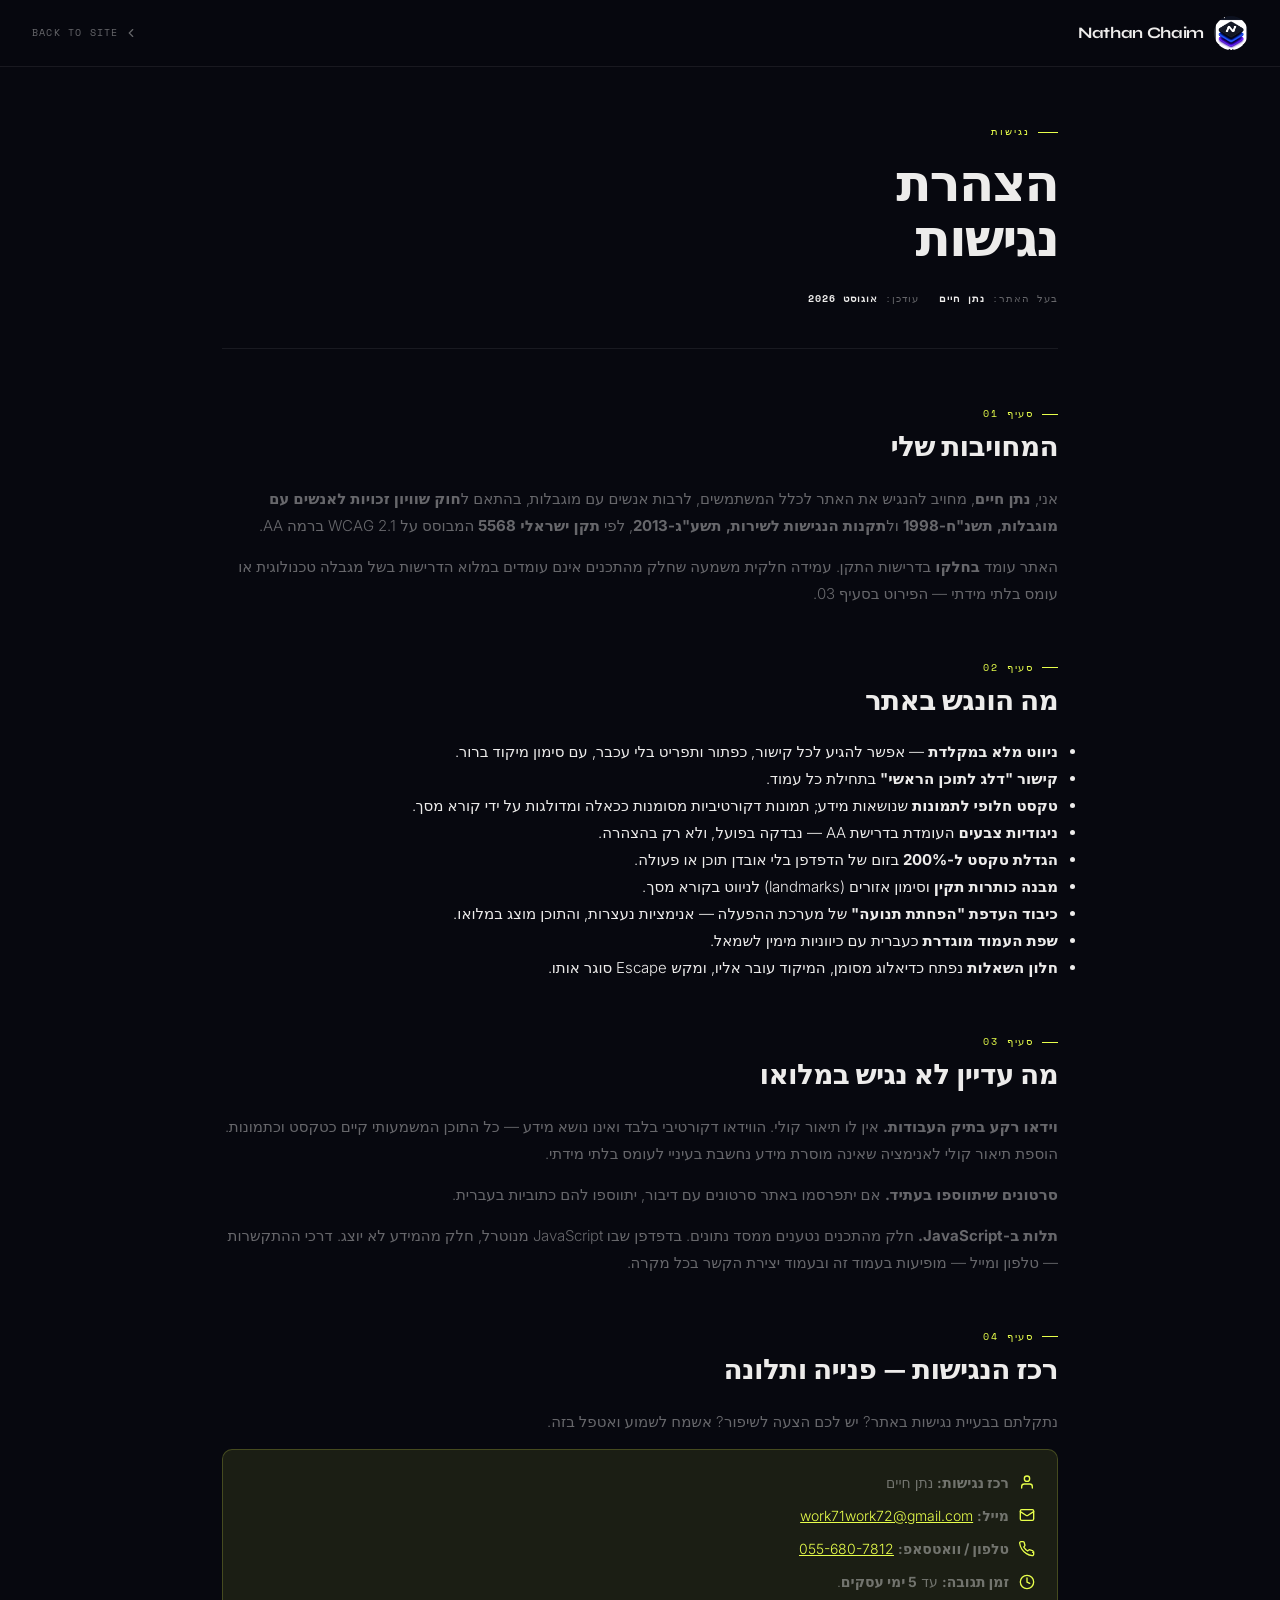
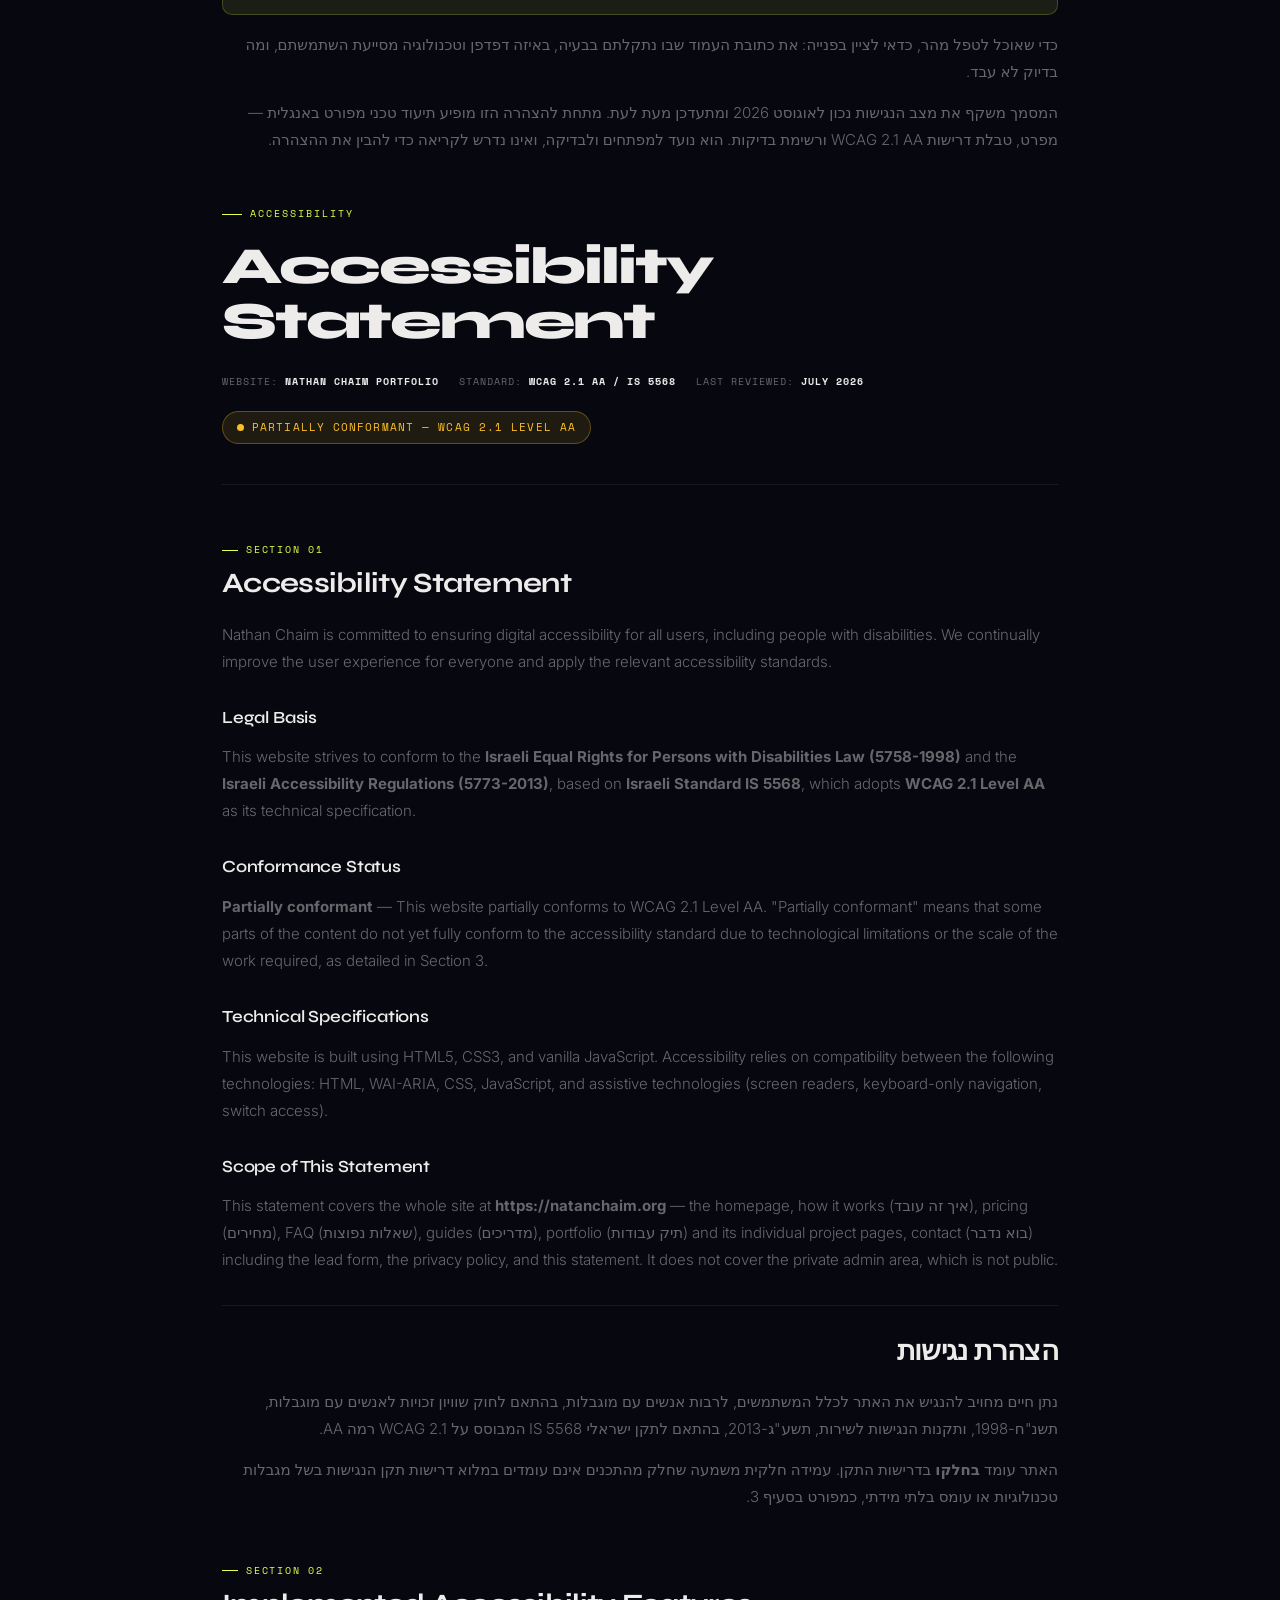
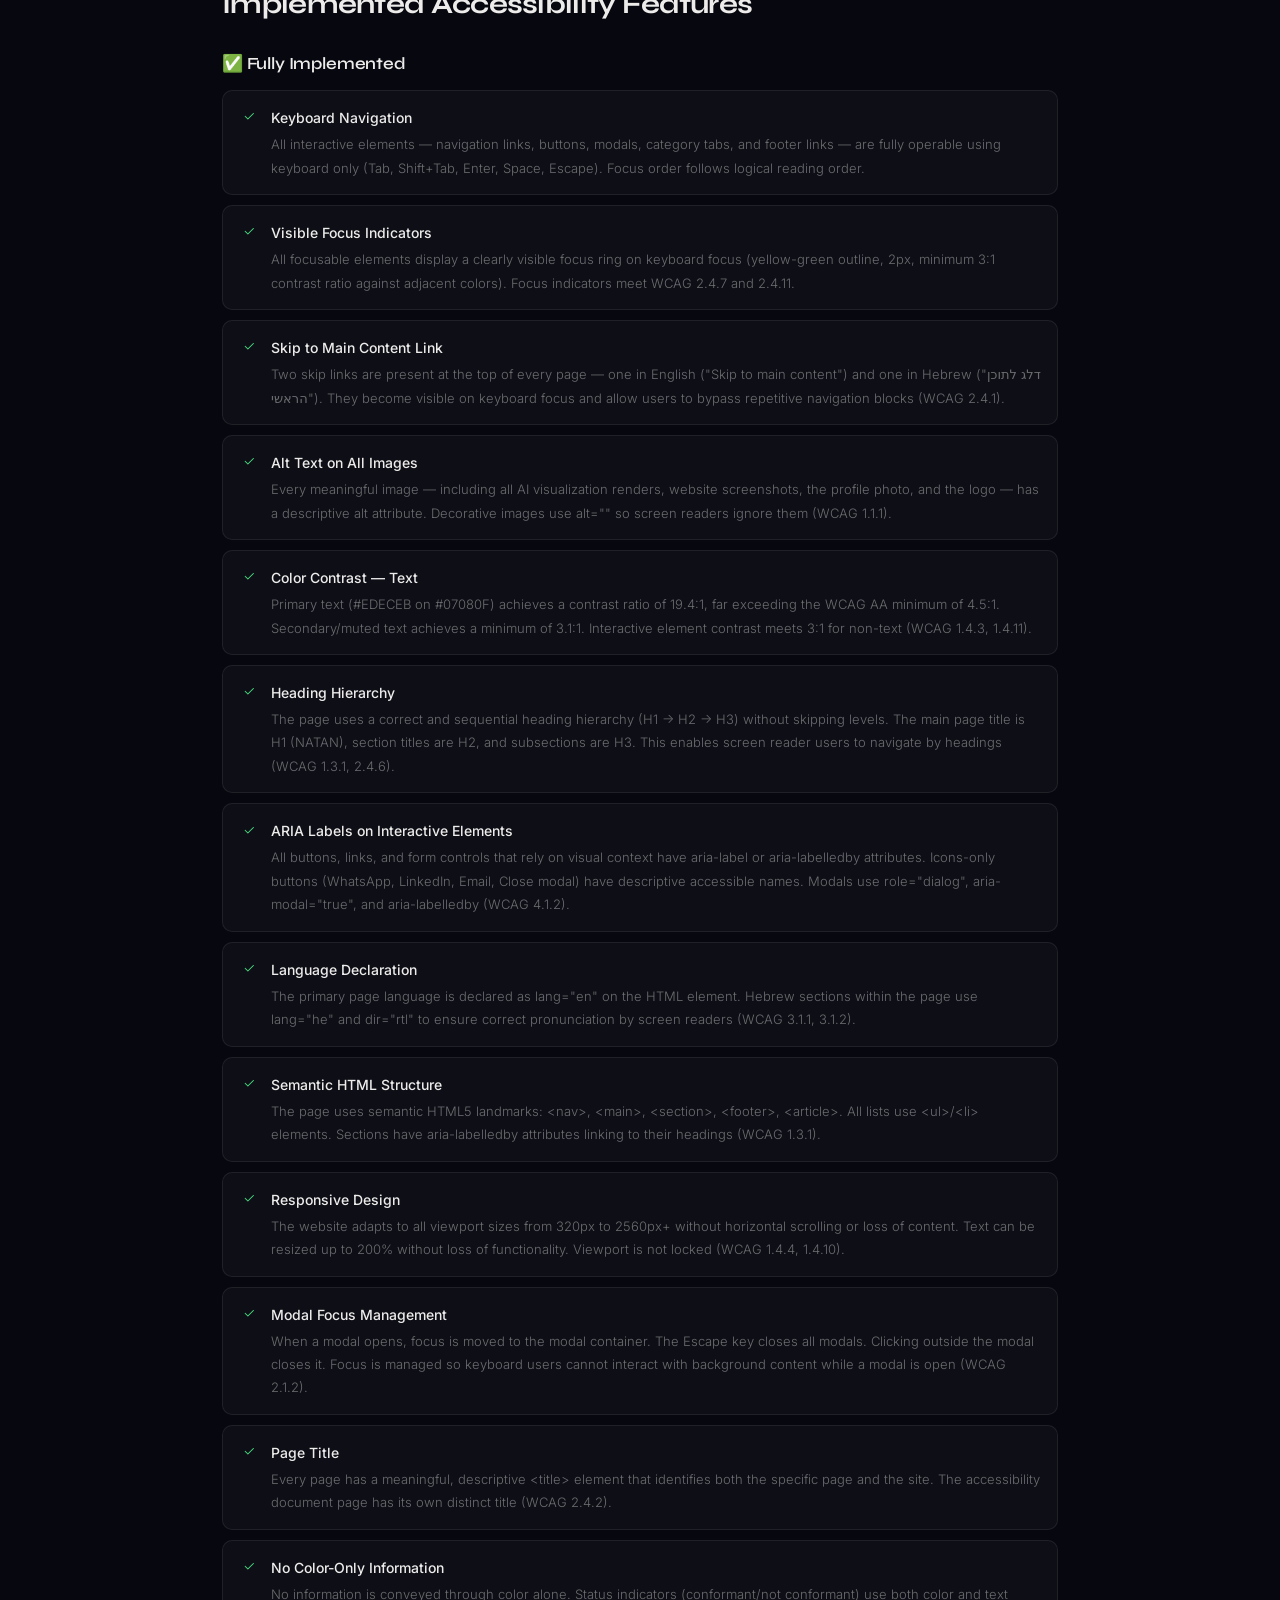
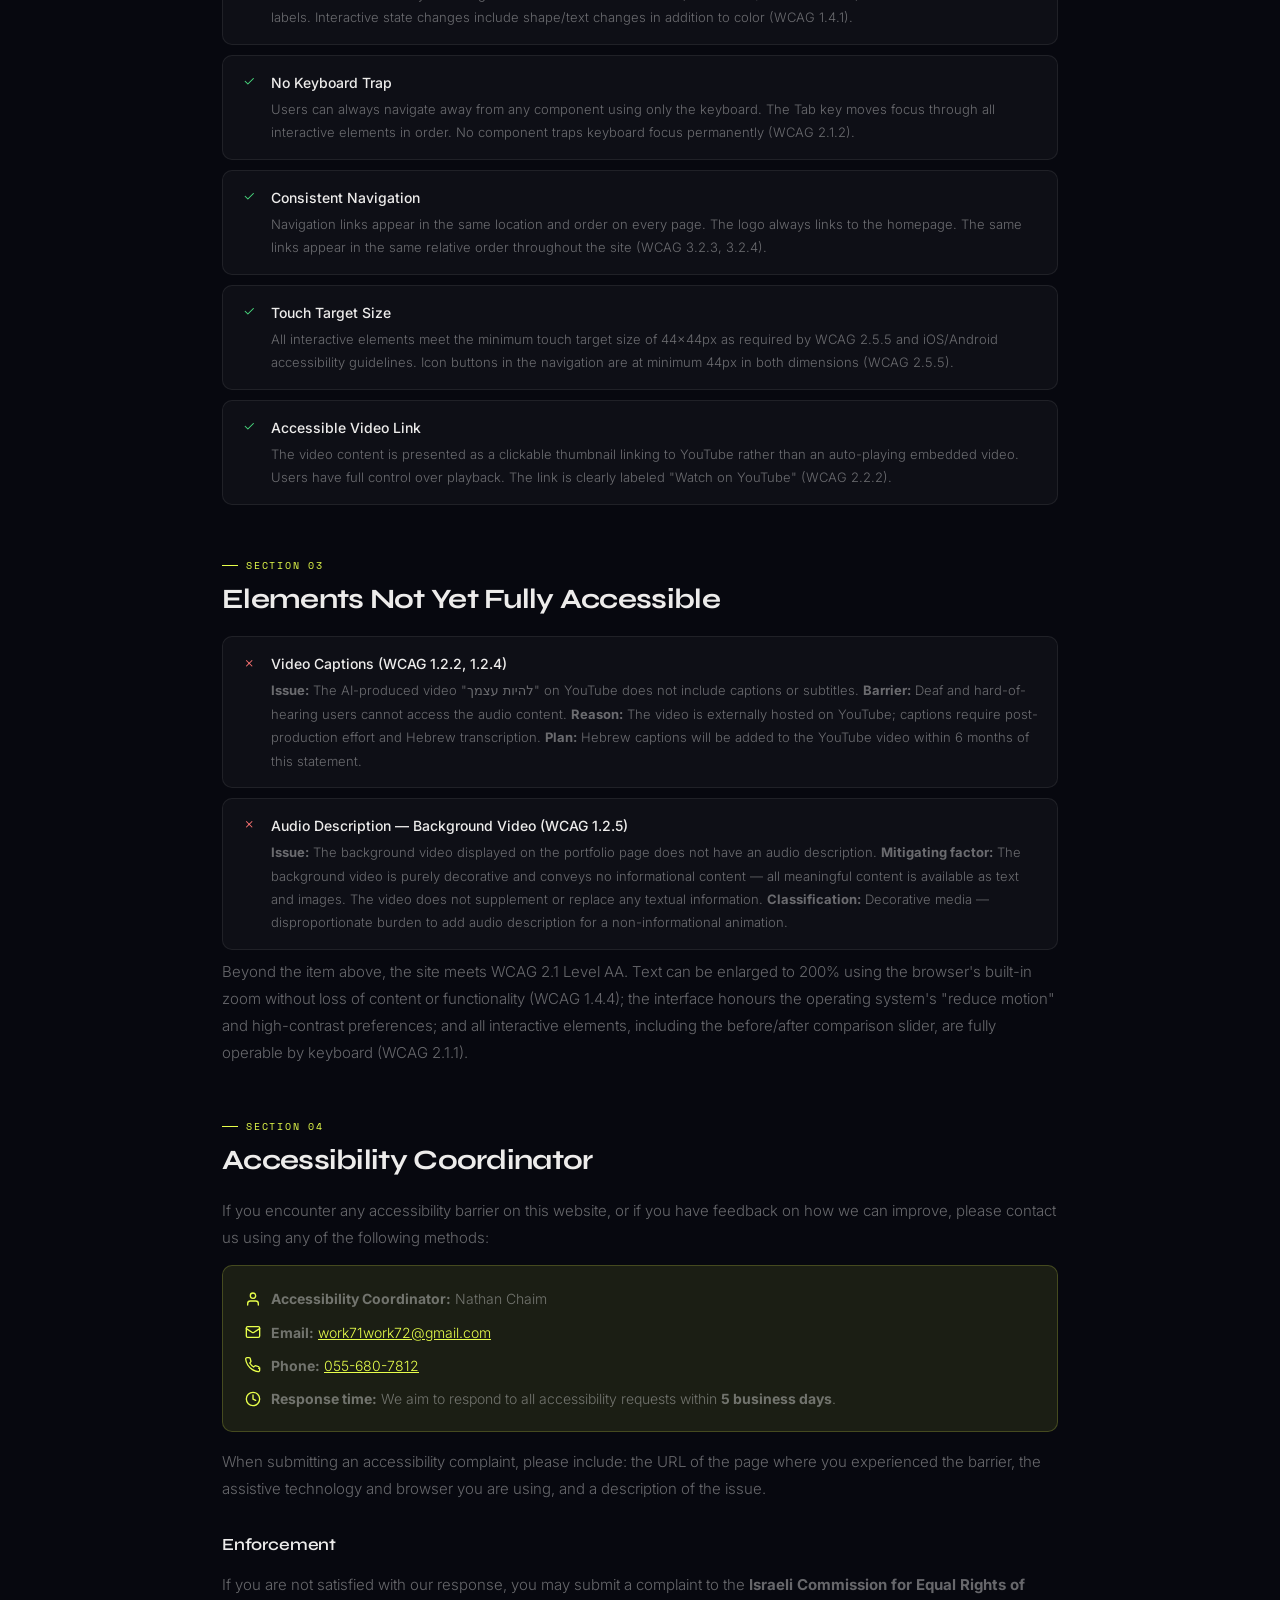
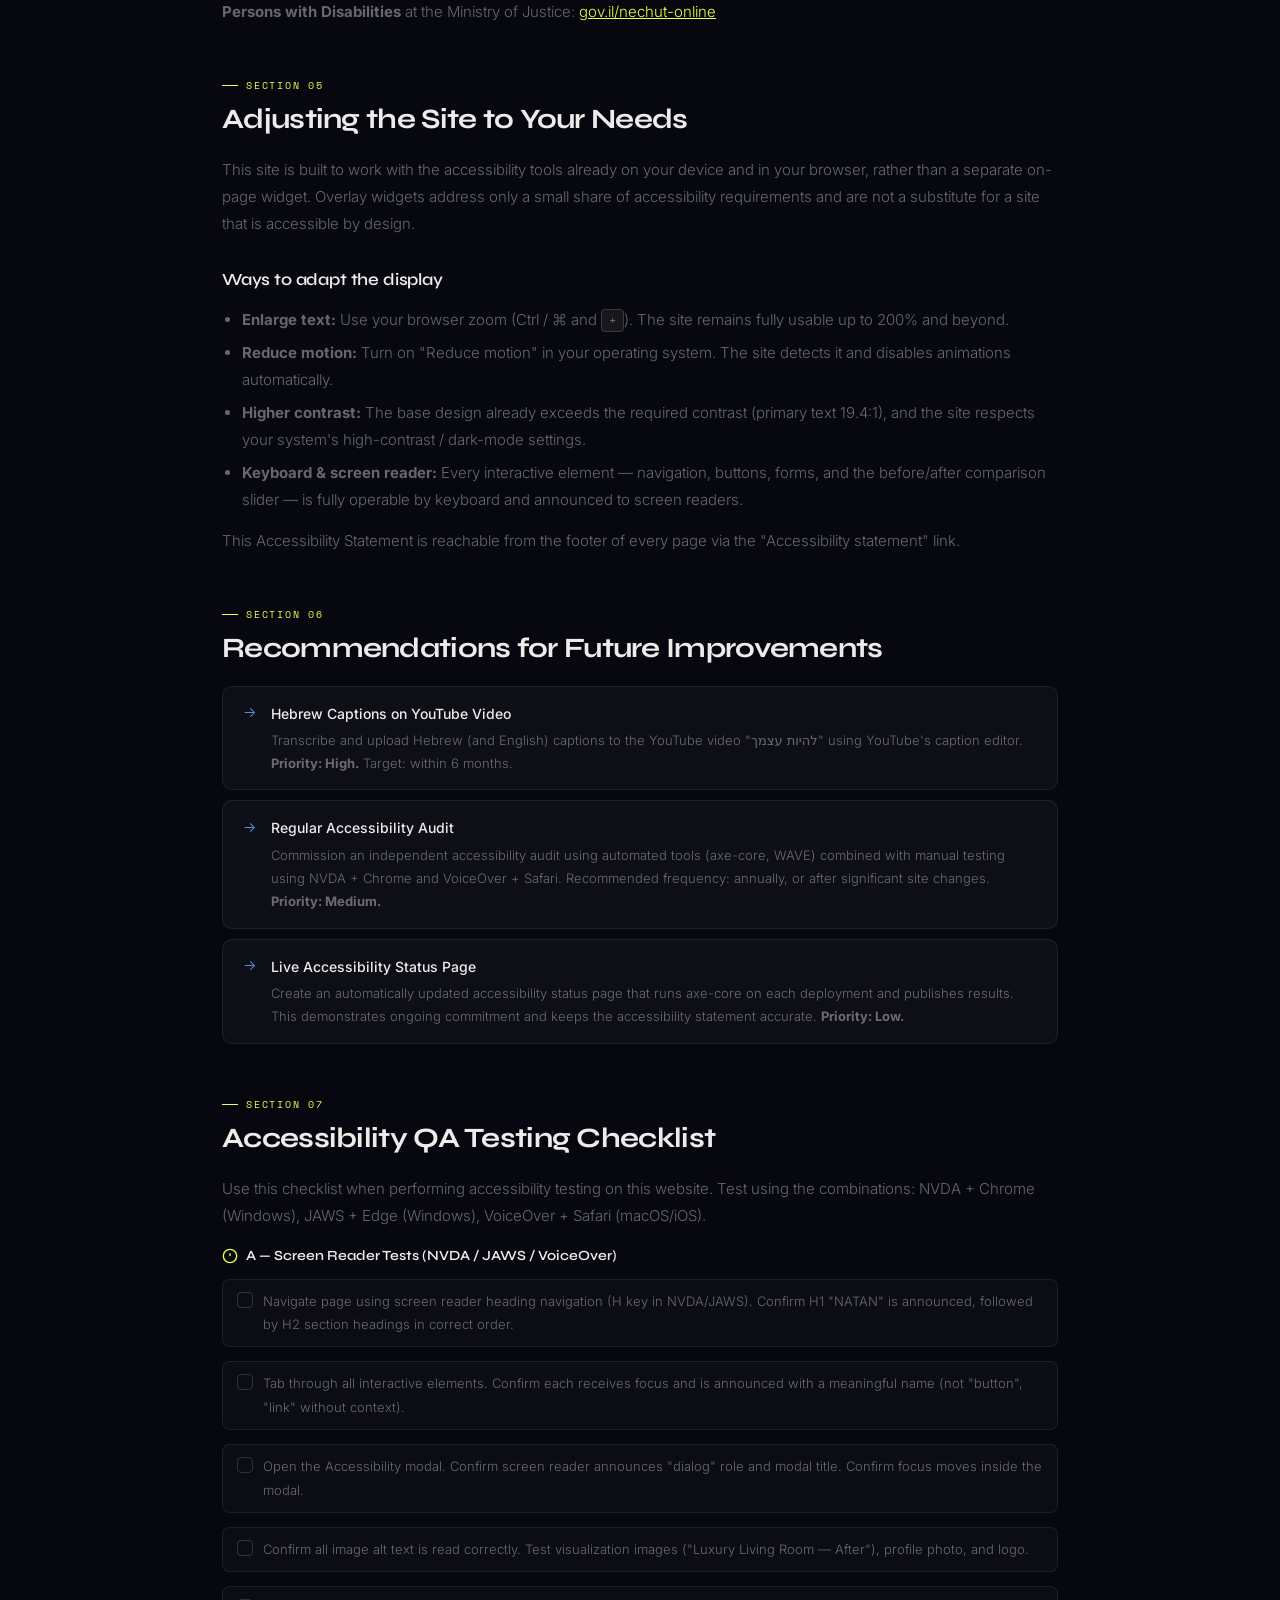
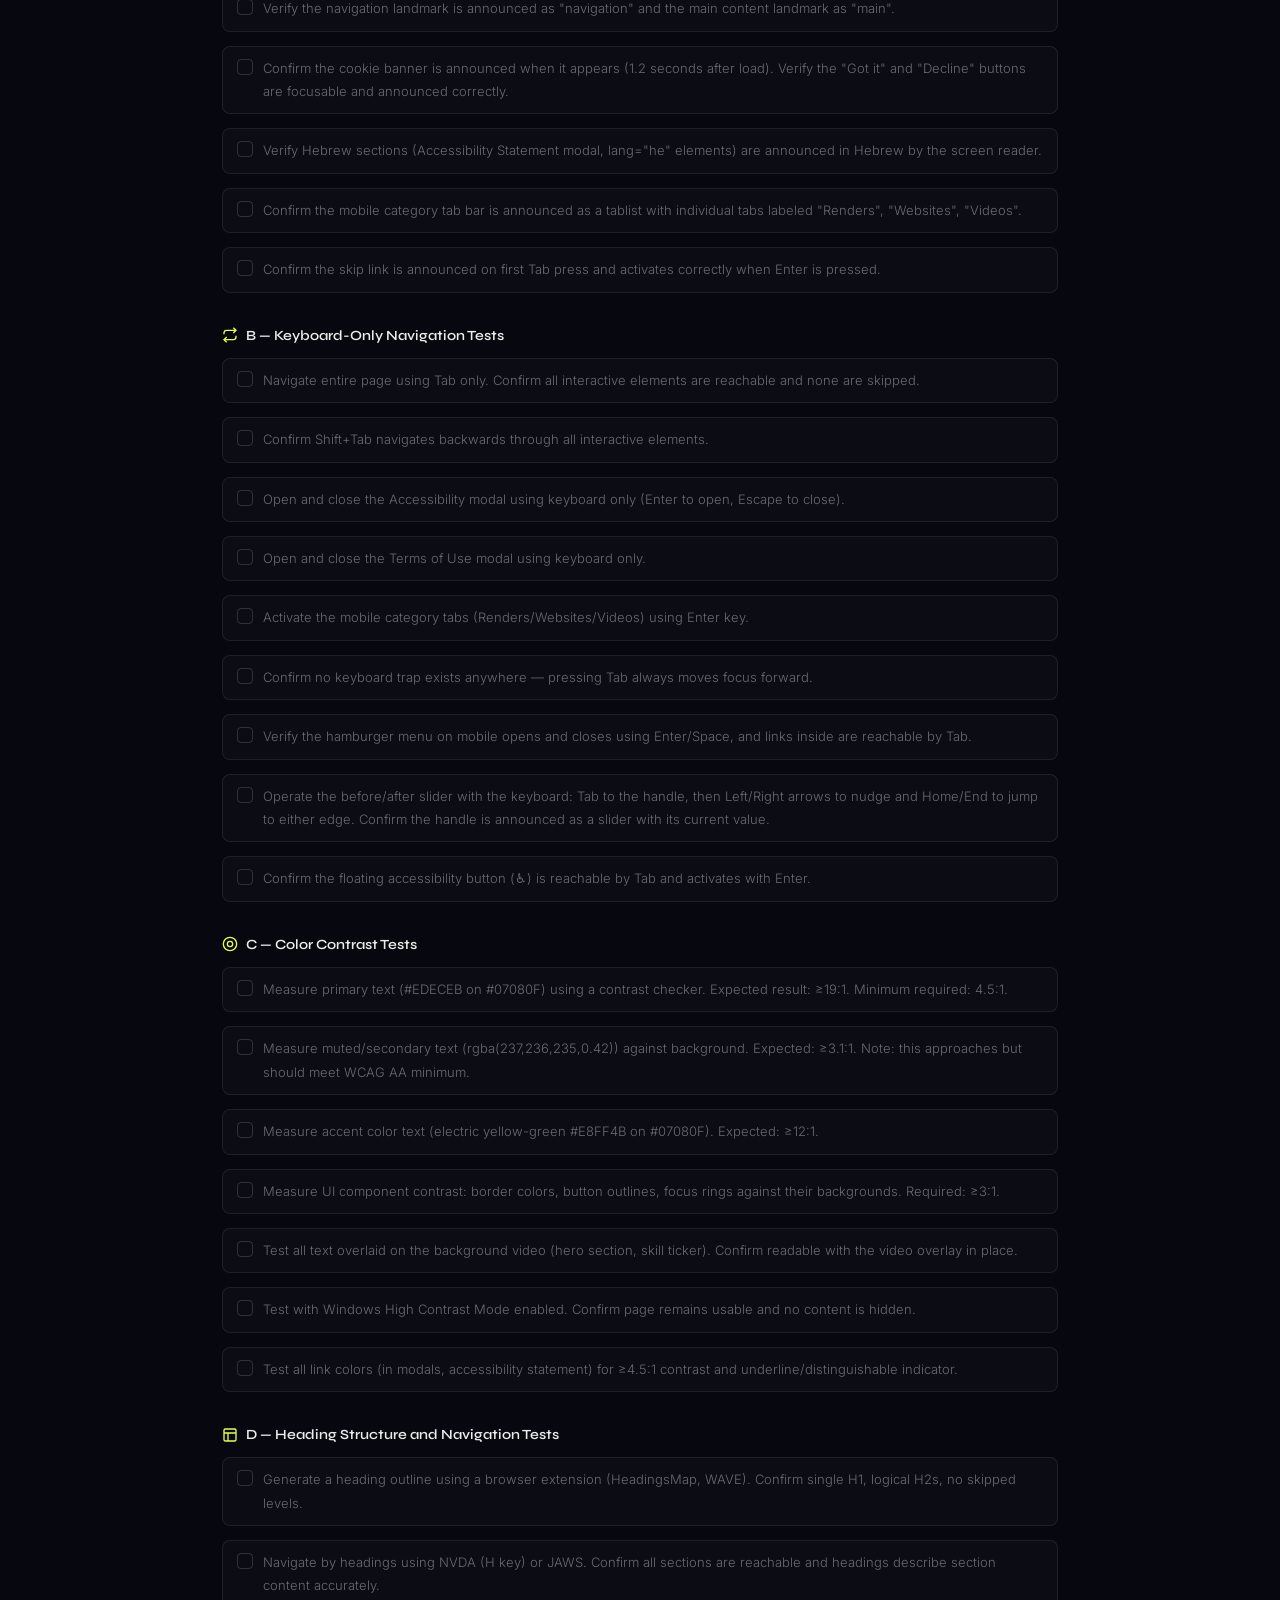
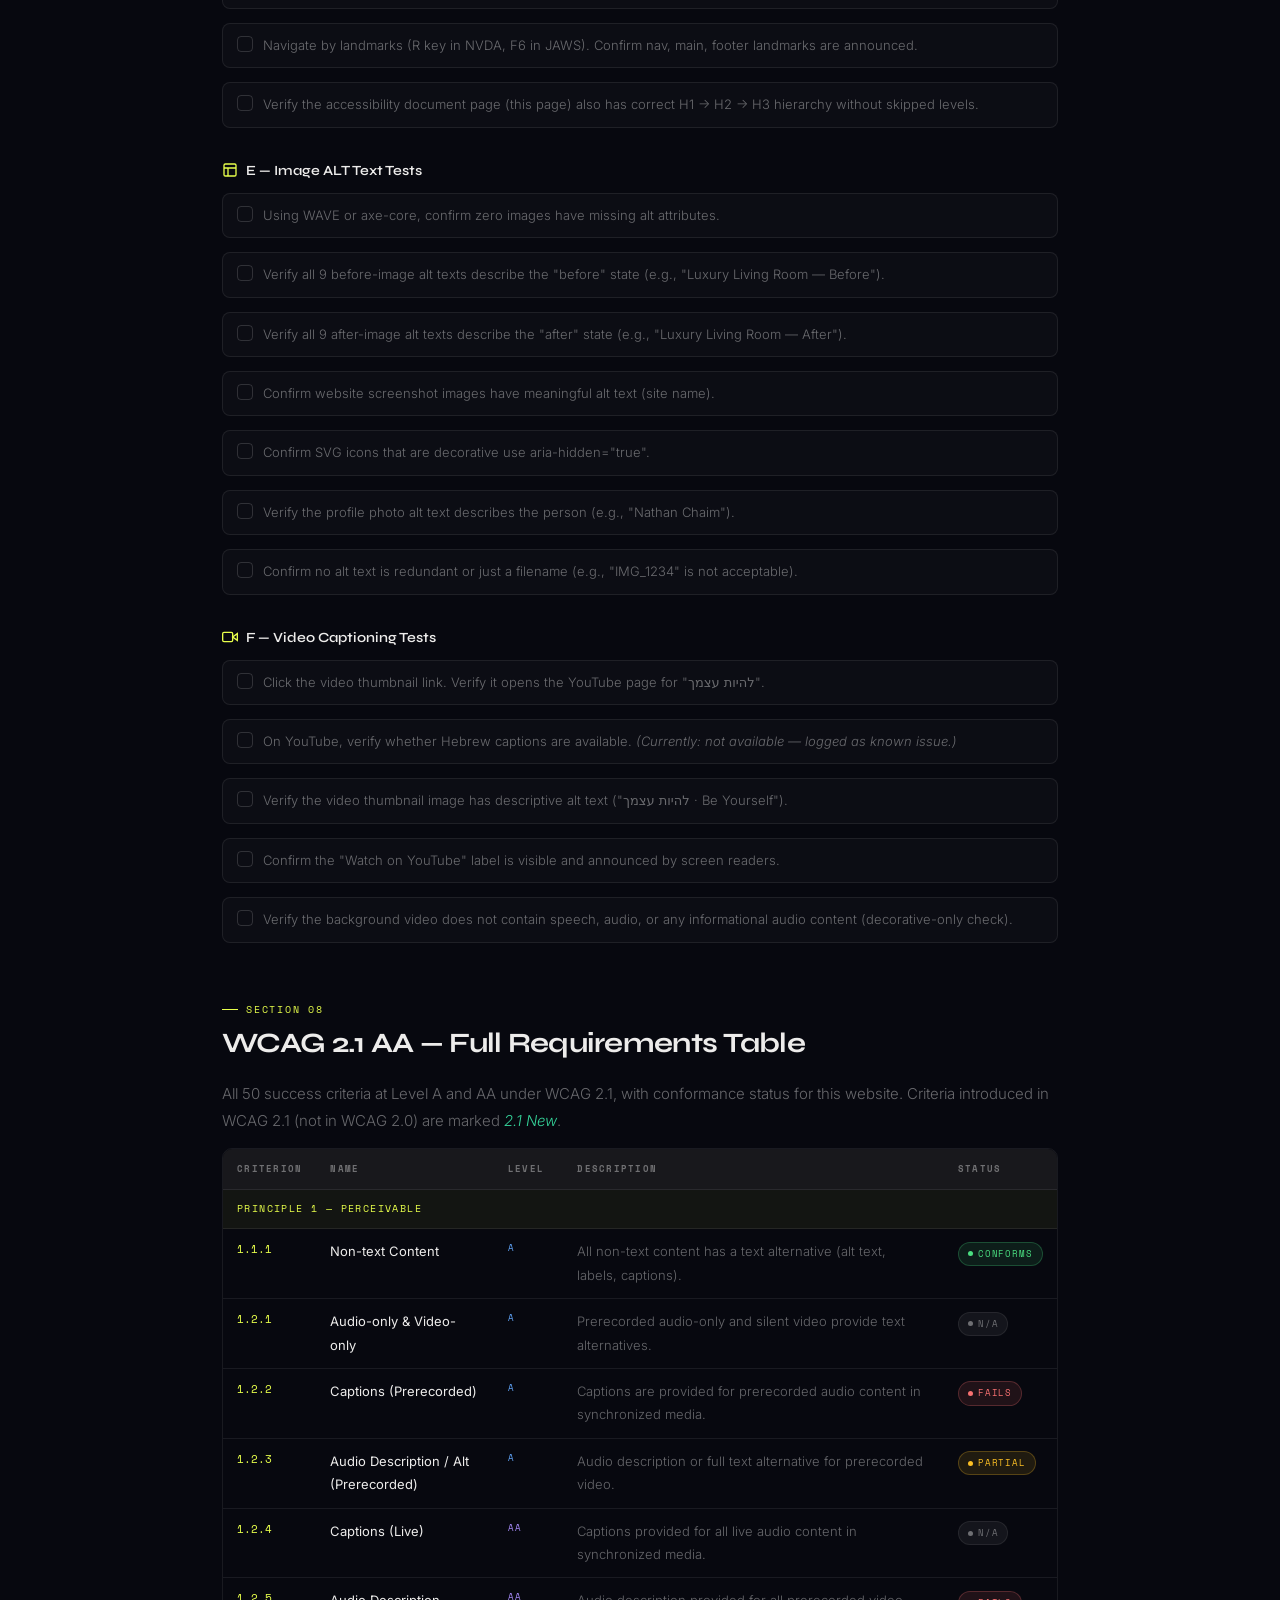
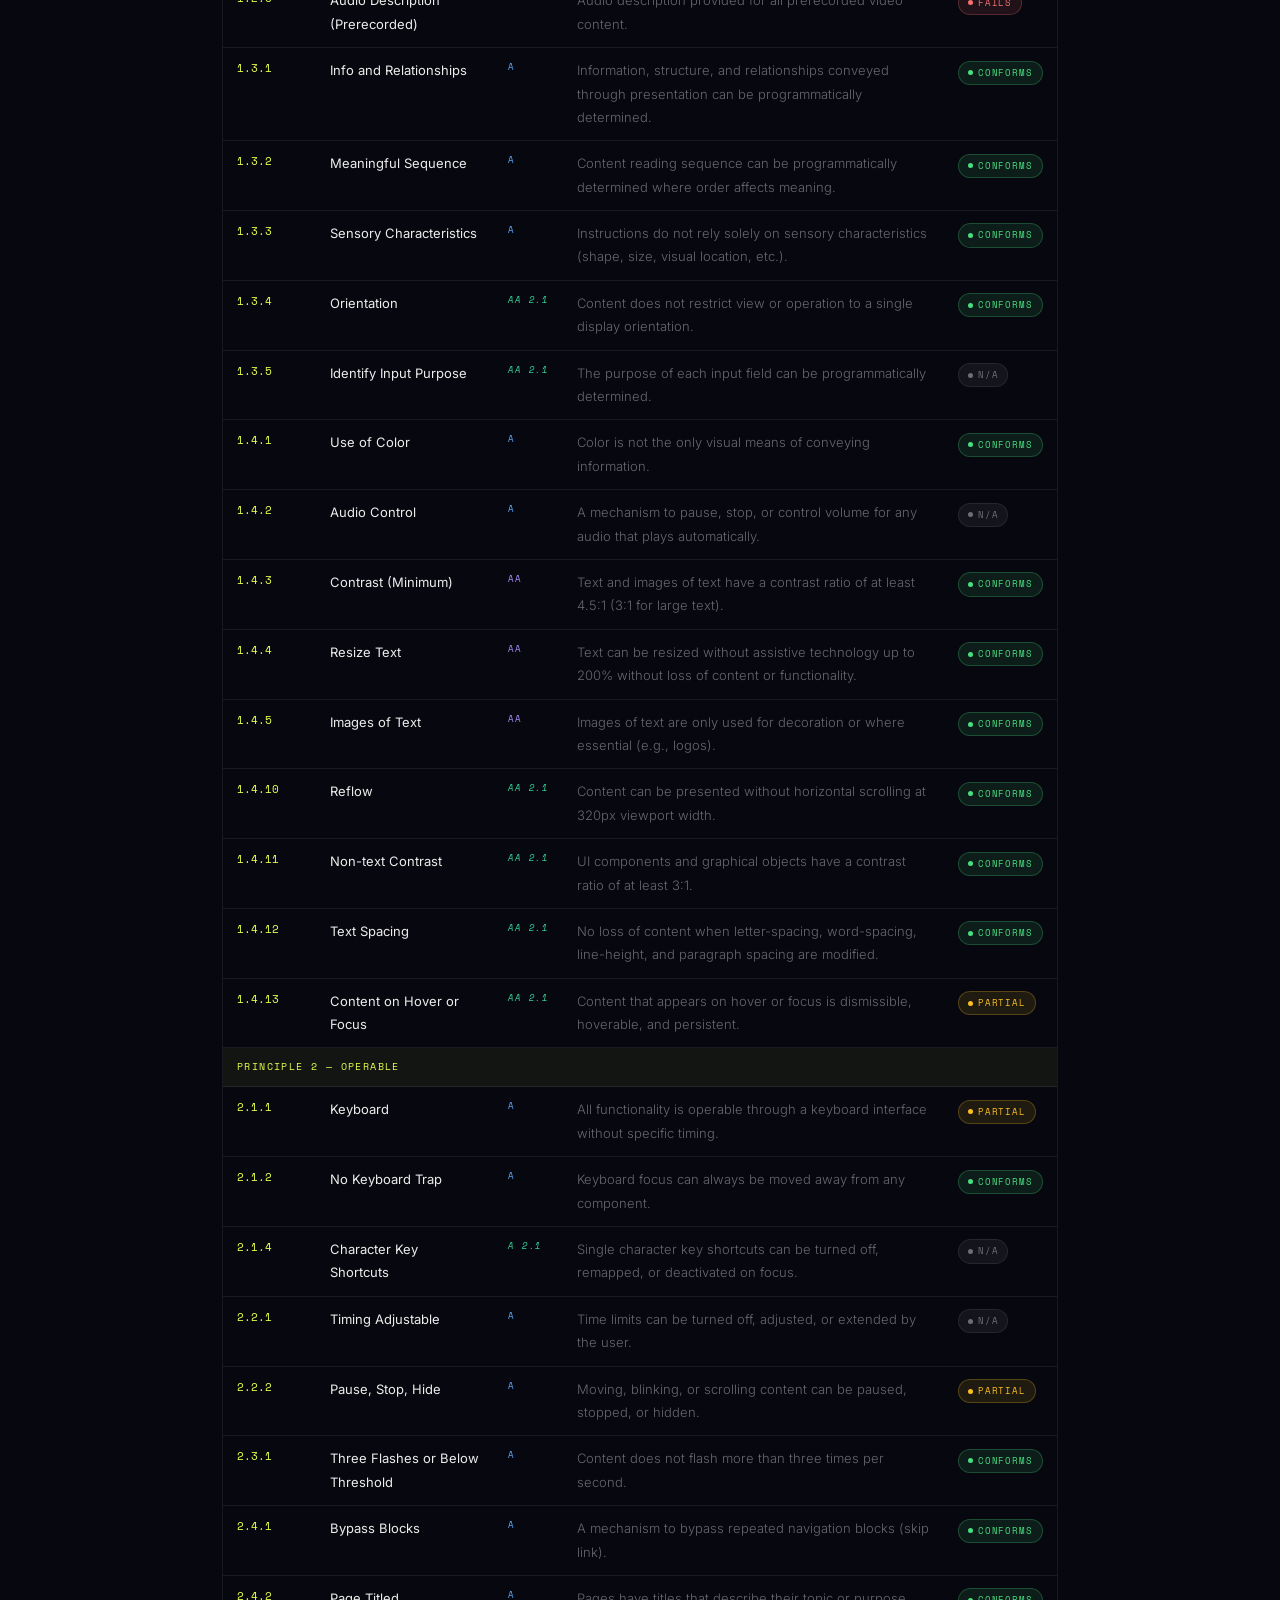
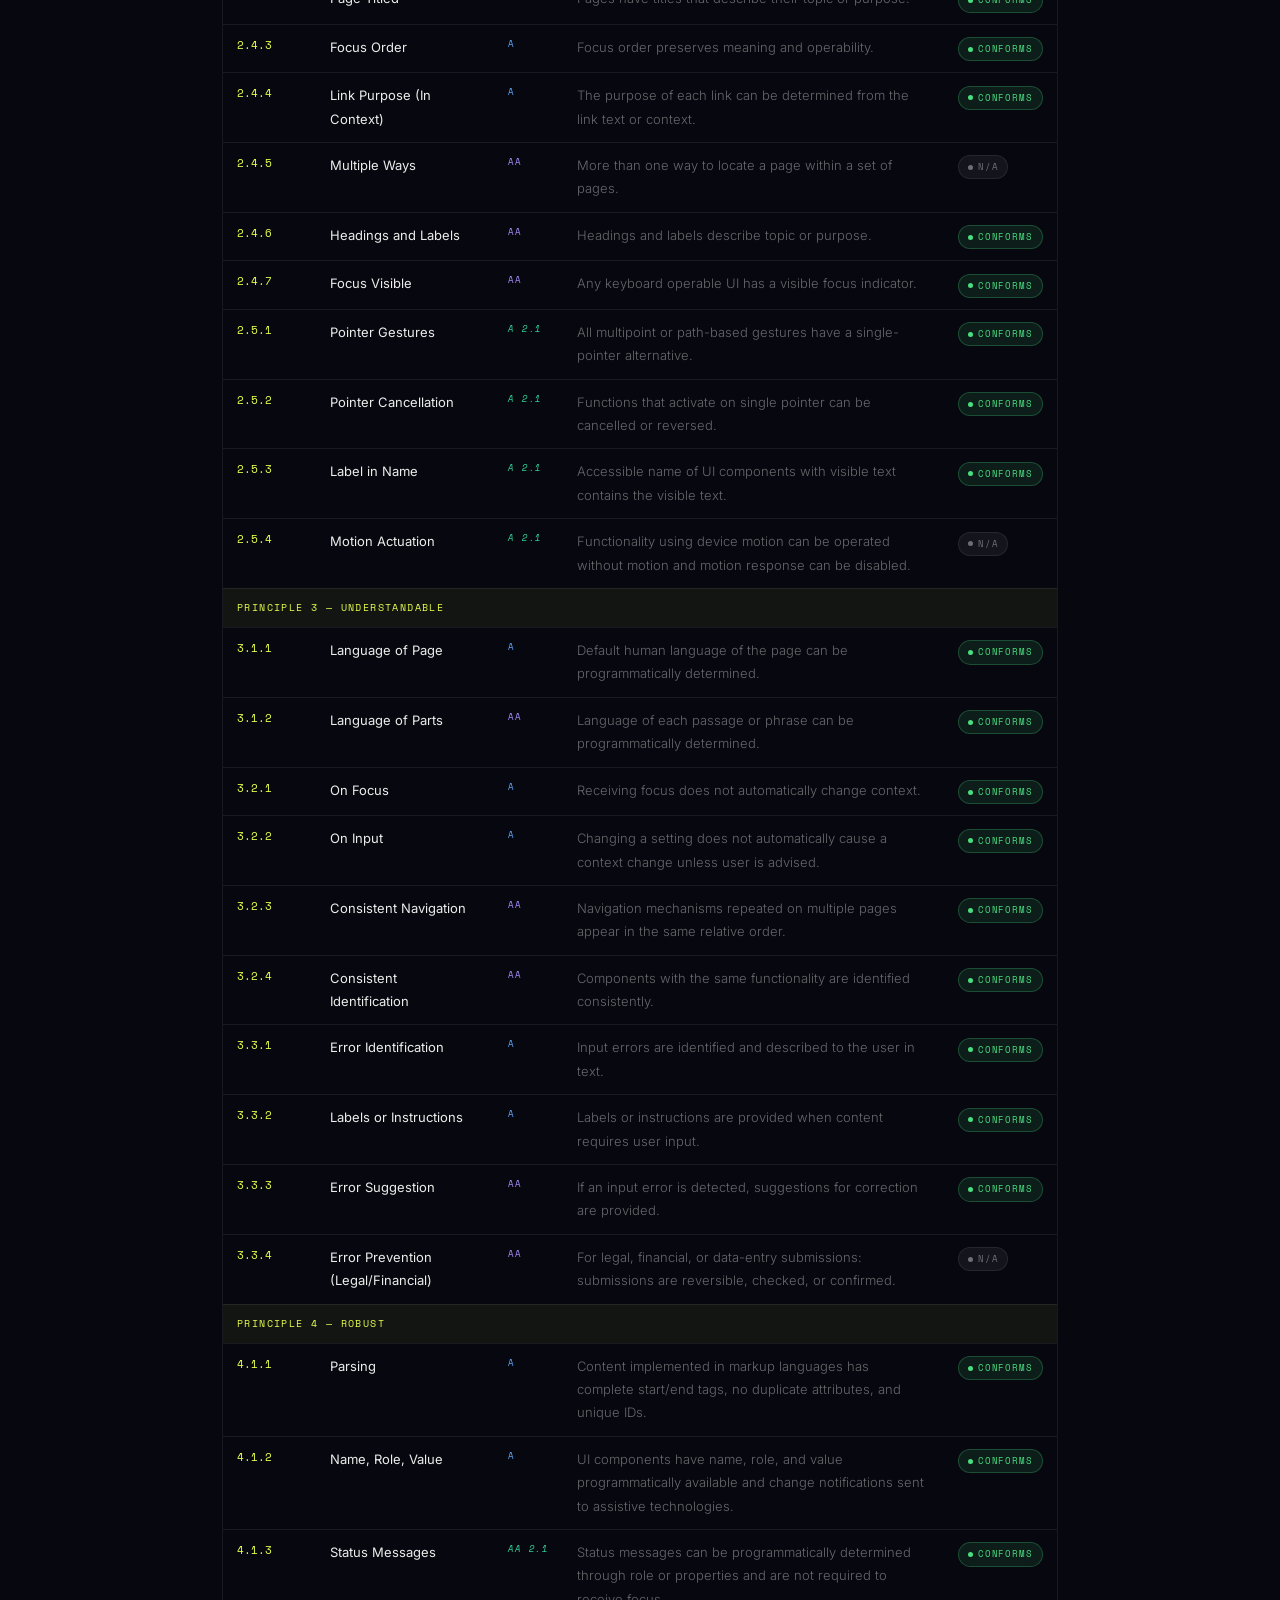
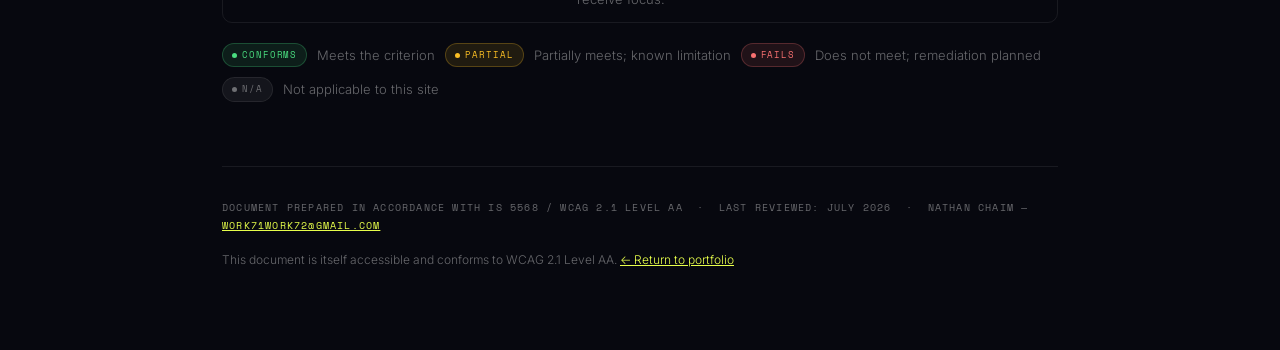
==== commit 0d77546c: "Ask for one thing, and put a face on the page that asks it An audit of the site found three problems" ====
--- a/accessibility.html
+++ b/accessibility.html
@@ -1,10 +1,10 @@
 <!DOCTYPE html>
-<html lang="en">
+<html lang="he" dir="rtl">
 <head>
   <meta charset="UTF-8" />
   <meta name="viewport" content="width=device-width, initial-scale=1.0" />
-  <title>הצהרת נגישות — נתן חיים | Accessibility Statement</title>
-  <meta name="description" content="הצהרת הנגישות של אתר נתן חיים — רמת הנגישות, תקן ישראלי 5568 / WCAG 2.1 AA, מגבלות ידועות, ופרטי רכז הנגישות לפניות." />
+  <title>הצהרת נגישות — Natan-עיצוב אתרים | Accessibility Statement</title>
+  <meta name="description" content="הצהרת הנגישות של אתר Natan-עיצוב אתרים — רמת הנגישות, תקן ישראלי 5568 / WCAG 2.1 AA, מגבלות ידועות, ופרטי רכז הנגישות לפניות." />
   <link rel="canonical" href="https://natanchaim.org/accessibility.html" />
   <meta property="og:url" content="https://natanchaim.org/accessibility.html" />
   <!-- Exactly one rel="icon". Google drops the favicon entirely when a page
@@ -267,6 +267,88 @@
 
 <main id="main-content">
 <div class="doc-wrap">
+
+  <!-- ══════════════════════════════════════════════════════
+       הצהרת הנגישות בעברית.
+
+       זה החלק המחייב. הכול מתחתיו — המפרט הטכני, טבלת WCAG,
+       רשימת הבדיקות — הוא תיעוד פנימי באנגלית, והוא נשאר כי הוא
+       מועיל. אבל הצהרת נגישות שהקהל הישראלי לא יכול לקרוא לא
+       ממלאת את תפקידה, ולכן כל מה שהחוק דורש מופיע כאן, בעברית,
+       לפני הכול: מה נגיש, מה לא, מי רכז הנגישות, ואיך פונים.
+       ══════════════════════════════════════════════════════ -->
+  <header class="doc-header">
+    <div class="doc-label">נגישות</div>
+    <h1 class="doc-title">הצהרת<br>נגישות</h1>
+    <div class="doc-meta">
+      <span class="doc-meta-item">בעל האתר: <strong>נתן חיים</strong></span>
+      <span class="doc-meta-item">עודכן: <strong>אוגוסט 2026</strong></span>
+    </div>
+  </header>
+
+  <section class="doc-section">
+    <div class="section-num">סעיף 01</div>
+    <h2>המחויבות שלי</h2>
+    <p>אני, <strong>נתן חיים</strong>, מחויב להנגיש את האתר לכלל המשתמשים, לרבות אנשים עם מוגבלות, בהתאם ל<strong>חוק שוויון זכויות לאנשים עם מוגבלות, תשנ"ח-1998</strong> ול<strong>תקנות הנגישות לשירות, תשע"ג-2013</strong>, לפי <strong>תקן ישראלי 5568</strong> המבוסס על WCAG 2.1 ברמה AA.</p>
+    <p>האתר עומד <strong>בחלקו</strong> בדרישות התקן. עמידה חלקית משמעה שחלק מהתכנים אינם עומדים במלוא הדרישות בשל מגבלה טכנולוגית או עומס בלתי מידתי — הפירוט בסעיף 03.</p>
+  </section>
+
+  <section class="doc-section">
+    <div class="section-num">סעיף 02</div>
+    <h2>מה הונגש באתר</h2>
+    <ul class="doc-list">
+      <li><strong>ניווט מלא במקלדת</strong> — אפשר להגיע לכל קישור, כפתור ותפריט בלי עכבר, עם סימון מיקוד ברור.</li>
+      <li><strong>קישור "דלג לתוכן הראשי"</strong> בתחילת כל עמוד.</li>
+      <li><strong>טקסט חלופי לתמונות</strong> שנושאות מידע; תמונות דקורטיביות מסומנות ככאלה ומדולגות על ידי קורא מסך.</li>
+      <li><strong>ניגודיות צבעים</strong> העומדת בדרישת AA — נבדקה בפועל, ולא רק בהצהרה.</li>
+      <li><strong>הגדלת טקסט ל-200%</strong> בזום של הדפדפן בלי אובדן תוכן או פעולה.</li>
+      <li><strong>מבנה כותרות תקין</strong> וסימון אזורים (landmarks) לניווט בקורא מסך.</li>
+      <li><strong>כיבוד העדפת "הפחתת תנועה"</strong> של מערכת ההפעלה — אנימציות נעצרות, והתוכן מוצג במלואו.</li>
+      <li><strong>שפת העמוד מוגדרת</strong> כעברית עם כיווניות מימין לשמאל.</li>
+      <li><strong>חלון השאלות</strong> נפתח כדיאלוג מסומן, המיקוד עובר אליו, ומקש Escape סוגר אותו.</li>
+    </ul>
+  </section>
+
+  <section class="doc-section">
+    <div class="section-num">סעיף 03</div>
+    <h2>מה עדיין לא נגיש במלואו</h2>
+    <p><strong>וידאו רקע בתיק העבודות.</strong> אין לו תיאור קולי. הווידאו דקורטיבי בלבד ואינו נושא מידע — כל התוכן המשמעותי קיים כטקסט וכתמונות. הוספת תיאור קולי לאנימציה שאינה מוסרת מידע נחשבת בעיניי לעומס בלתי מידתי.</p>
+    <p><strong>סרטונים שיתווספו בעתיד.</strong> אם יתפרסמו באתר סרטונים עם דיבור, יתווספו להם כתוביות בעברית.</p>
+    <p><strong>תלות ב-JavaScript.</strong> חלק מהתכנים נטענים ממסד נתונים. בדפדפן שבו JavaScript מנוטרל, חלק מהמידע לא יוצג. דרכי ההתקשרות — טלפון ומייל — מופיעות בעמוד זה ובעמוד יצירת הקשר בכל מקרה.</p>
+  </section>
+
+  <section class="doc-section">
+    <div class="section-num">סעיף 04</div>
+    <h2>רכז הנגישות — פנייה ותלונה</h2>
+    <p>נתקלתם בבעיית נגישות באתר? יש לכם הצעה לשיפור? אשמח לשמוע ואטפל בזה.</p>
+    <div class="contact-card">
+      <div class="contact-row">
+        <svg width="16" height="16" viewBox="0 0 24 24" fill="none" stroke="currentColor" stroke-width="2" stroke-linecap="round" aria-hidden="true"><path d="M20 21v-2a4 4 0 0 0-4-4H8a4 4 0 0 0-4 4v2"/><circle cx="12" cy="7" r="4"/></svg>
+        <span><strong>רכז נגישות:</strong> נתן חיים</span>
+      </div>
+      <div class="contact-row">
+        <svg width="16" height="16" viewBox="0 0 24 24" fill="none" stroke="currentColor" stroke-width="2" stroke-linecap="round" aria-hidden="true"><rect x="2" y="4" width="20" height="16" rx="2"/><path d="m22 7-8.97 5.7a1.94 1.94 0 0 1-2.06 0L2 7"/></svg>
+        <span><strong>מייל:</strong> <a href="mailto:work71work72@gmail.com">work71work72@gmail.com</a></span>
+      </div>
+      <div class="contact-row">
+        <svg width="16" height="16" viewBox="0 0 24 24" fill="none" stroke="currentColor" stroke-width="2" stroke-linecap="round" aria-hidden="true"><path d="M22 16.92v3a2 2 0 0 1-2.18 2 19.79 19.79 0 0 1-8.63-3.07A19.5 19.5 0 0 1 4.15 12 19.79 19.79 0 0 1 1.07 3.4 2 2 0 0 1 3.05 1h3a2 2 0 0 1 2 1.72 12.84 12.84 0 0 0 .7 2.81 2 2 0 0 1-.45 2.11L7.09 9a16 16 0 0 0 6 6l1.27-1.27a2 2 0 0 1 2.11-.45 12.84 12.84 0 0 0 2.81.7A2 2 0 0 1 21 16.92z"/></svg>
+        <span><strong>טלפון / וואטסאפ:</strong> <a href="tel:+972556807812">055-680-7812</a></span>
+      </div>
+      <div class="contact-row">
+        <svg width="16" height="16" viewBox="0 0 24 24" fill="none" stroke="currentColor" stroke-width="2" stroke-linecap="round" aria-hidden="true"><circle cx="12" cy="12" r="10"/><polyline points="12 6 12 12 16 14"/></svg>
+        <span><strong>זמן תגובה:</strong> עד <strong>5 ימי עסקים</strong>.</span>
+      </div>
+    </div>
+    <p style="margin-top:16px;">כדי שאוכל לטפל מהר, כדאי לציין בפנייה: את כתובת העמוד שבו נתקלתם בבעיה, באיזה דפדפן וטכנולוגיה מסייעת השתמשתם, ומה בדיוק לא עבד.</p>
+    <p class="note">
+      המסמך משקף את מצב הנגישות נכון לאוגוסט 2026 ומתעדכן מעת לעת.
+      מתחת להצהרה הזו מופיע תיעוד טכני מפורט באנגלית — מפרט, טבלת דרישות WCAG 2.1 AA
+      ורשימת בדיקות. הוא נועד למפתחים ולבדיקה, ואינו נדרש לקריאה כדי להבין את ההצהרה.
+    </p>
+  </section>
+
+
+<div lang="en" dir="ltr">
 
   <!-- ── Header ──────────────────────────────────────────── -->
   <header class="doc-header">
@@ -775,6 +857,7 @@
   </footer>
 
 </div>
+</div>
 </main>
 
 </body>
